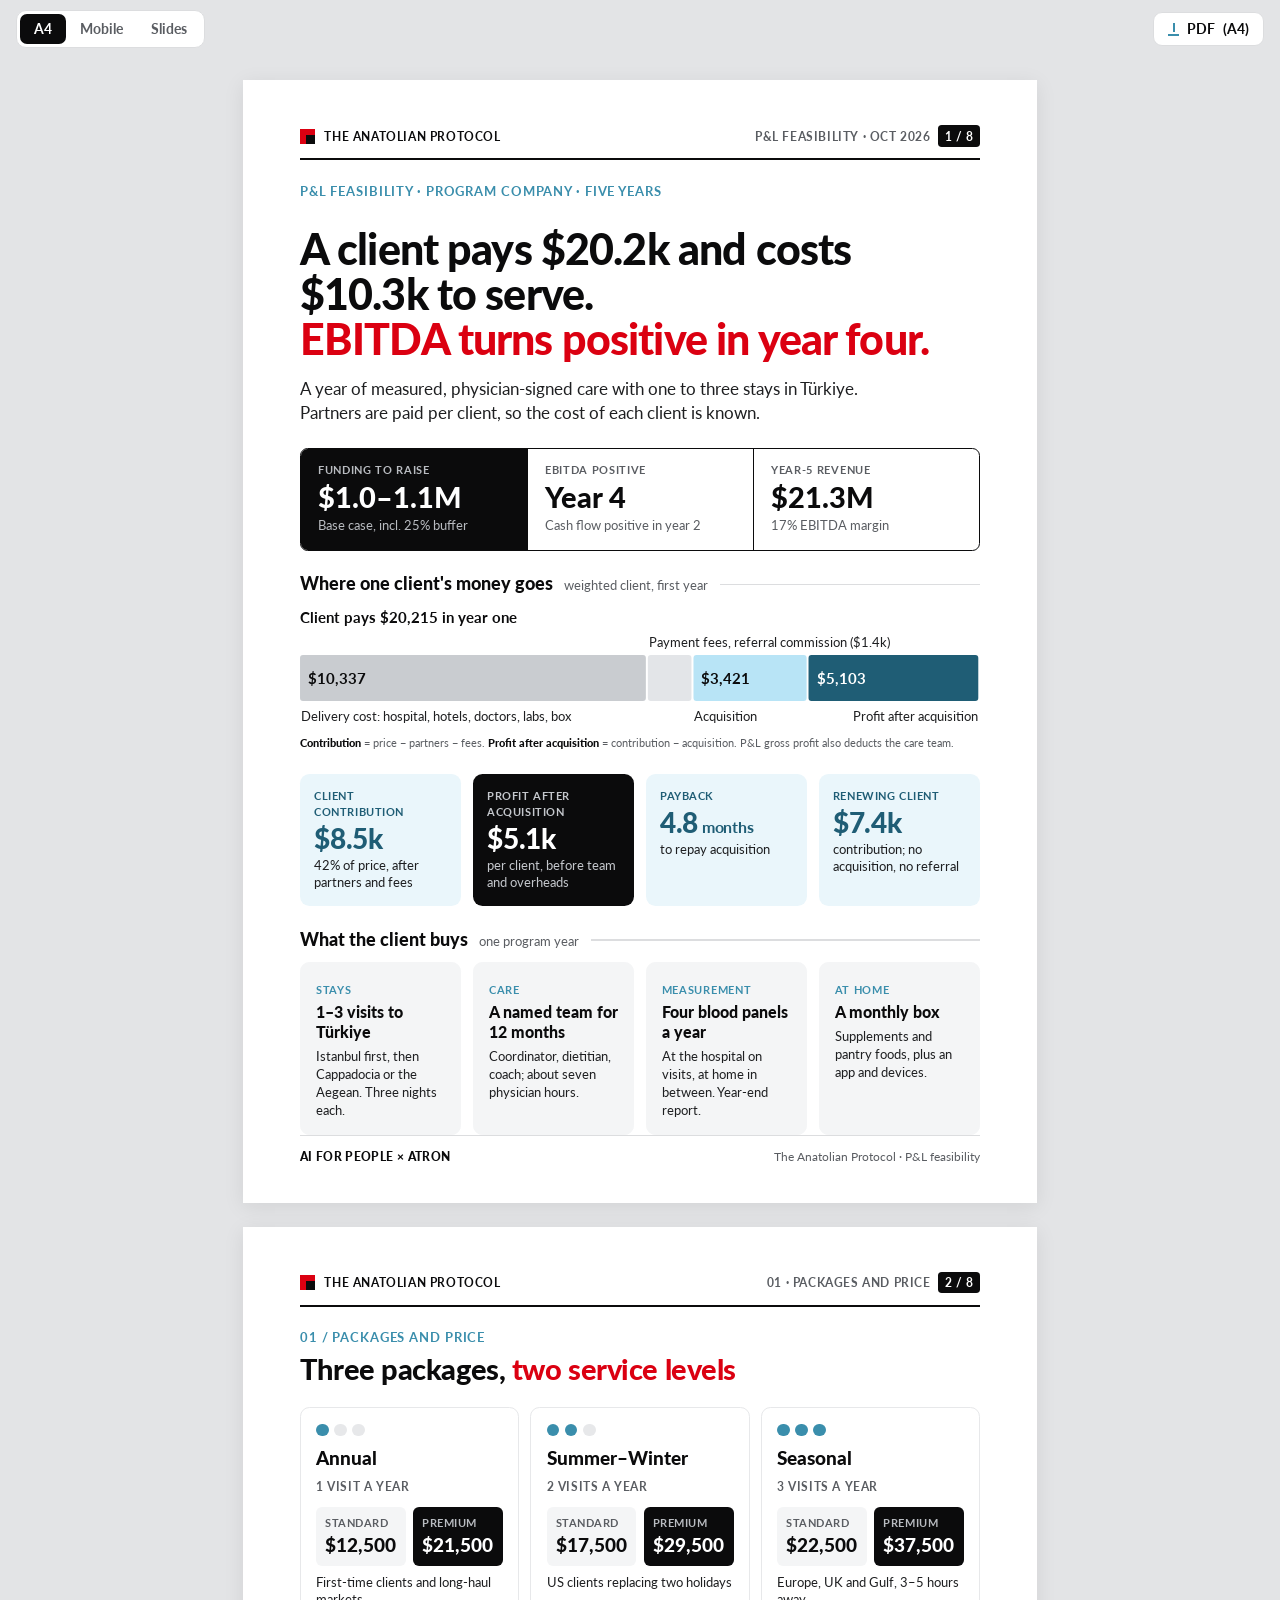
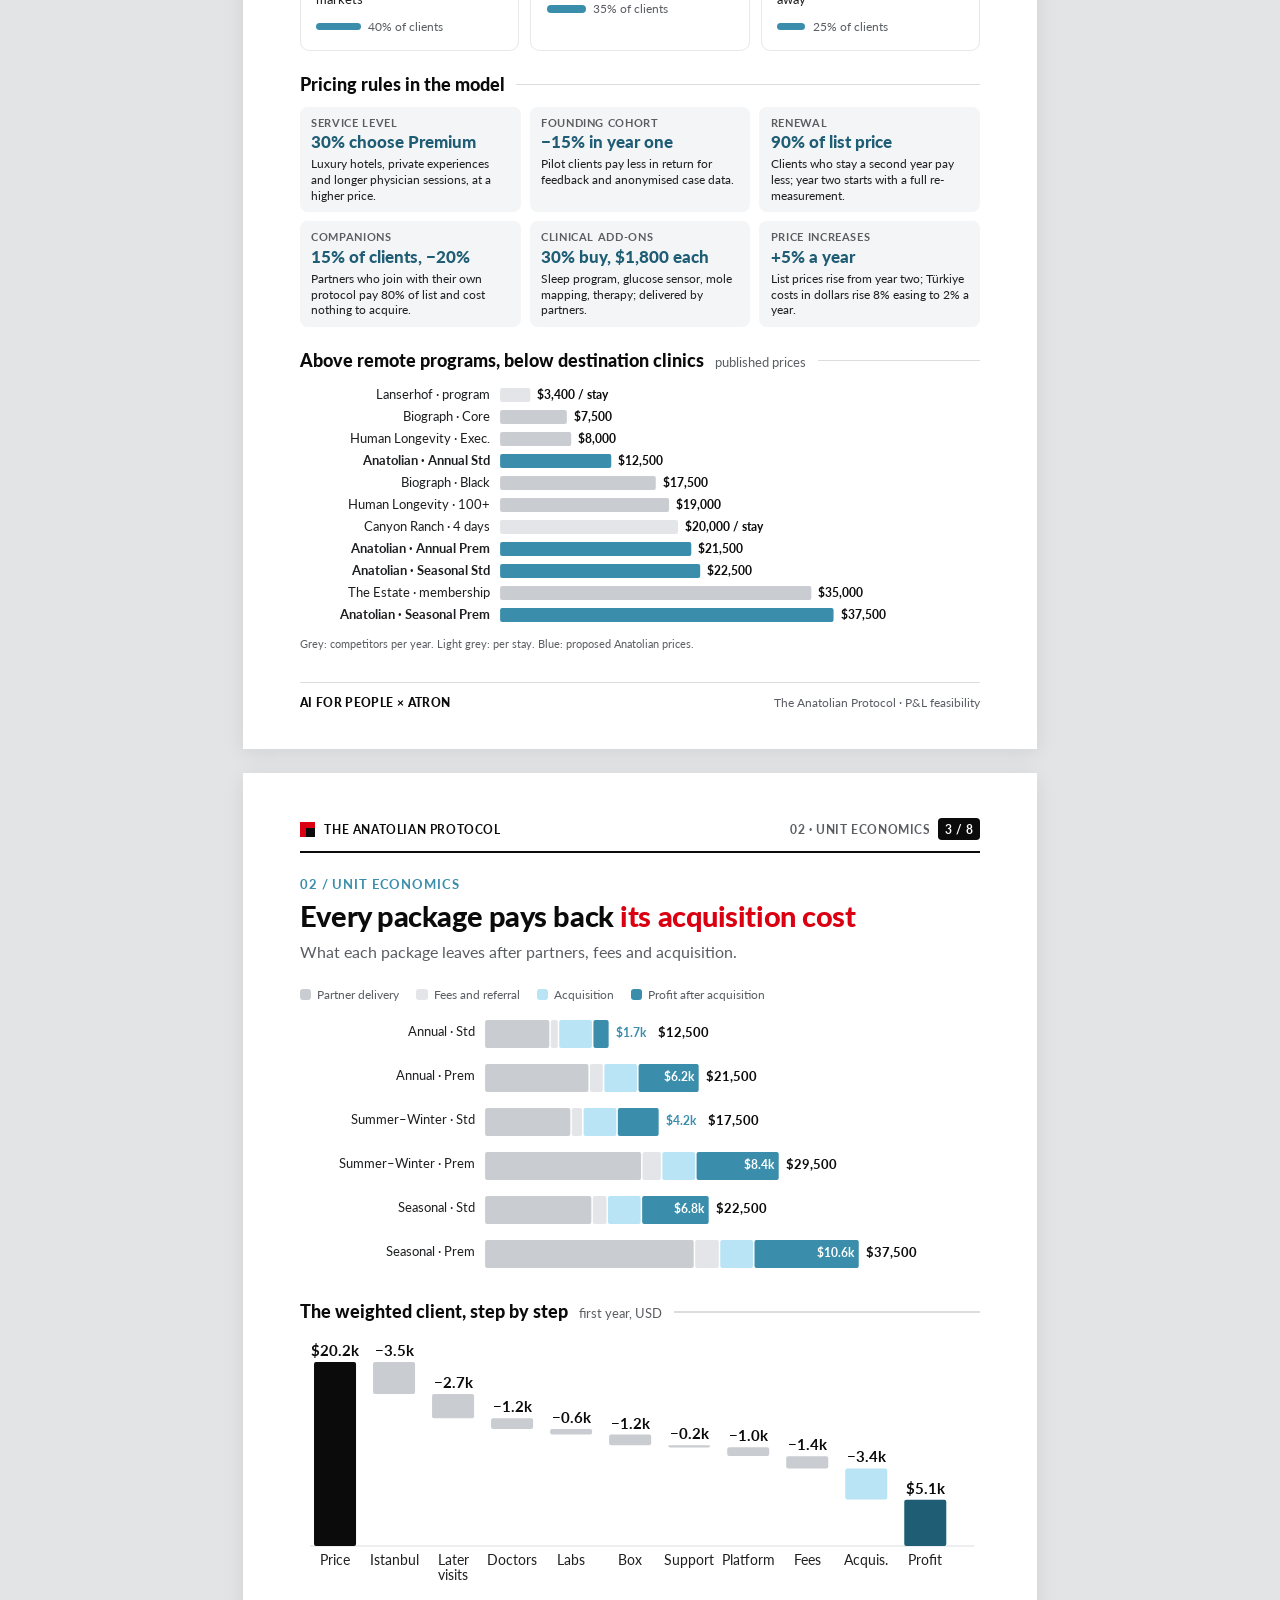
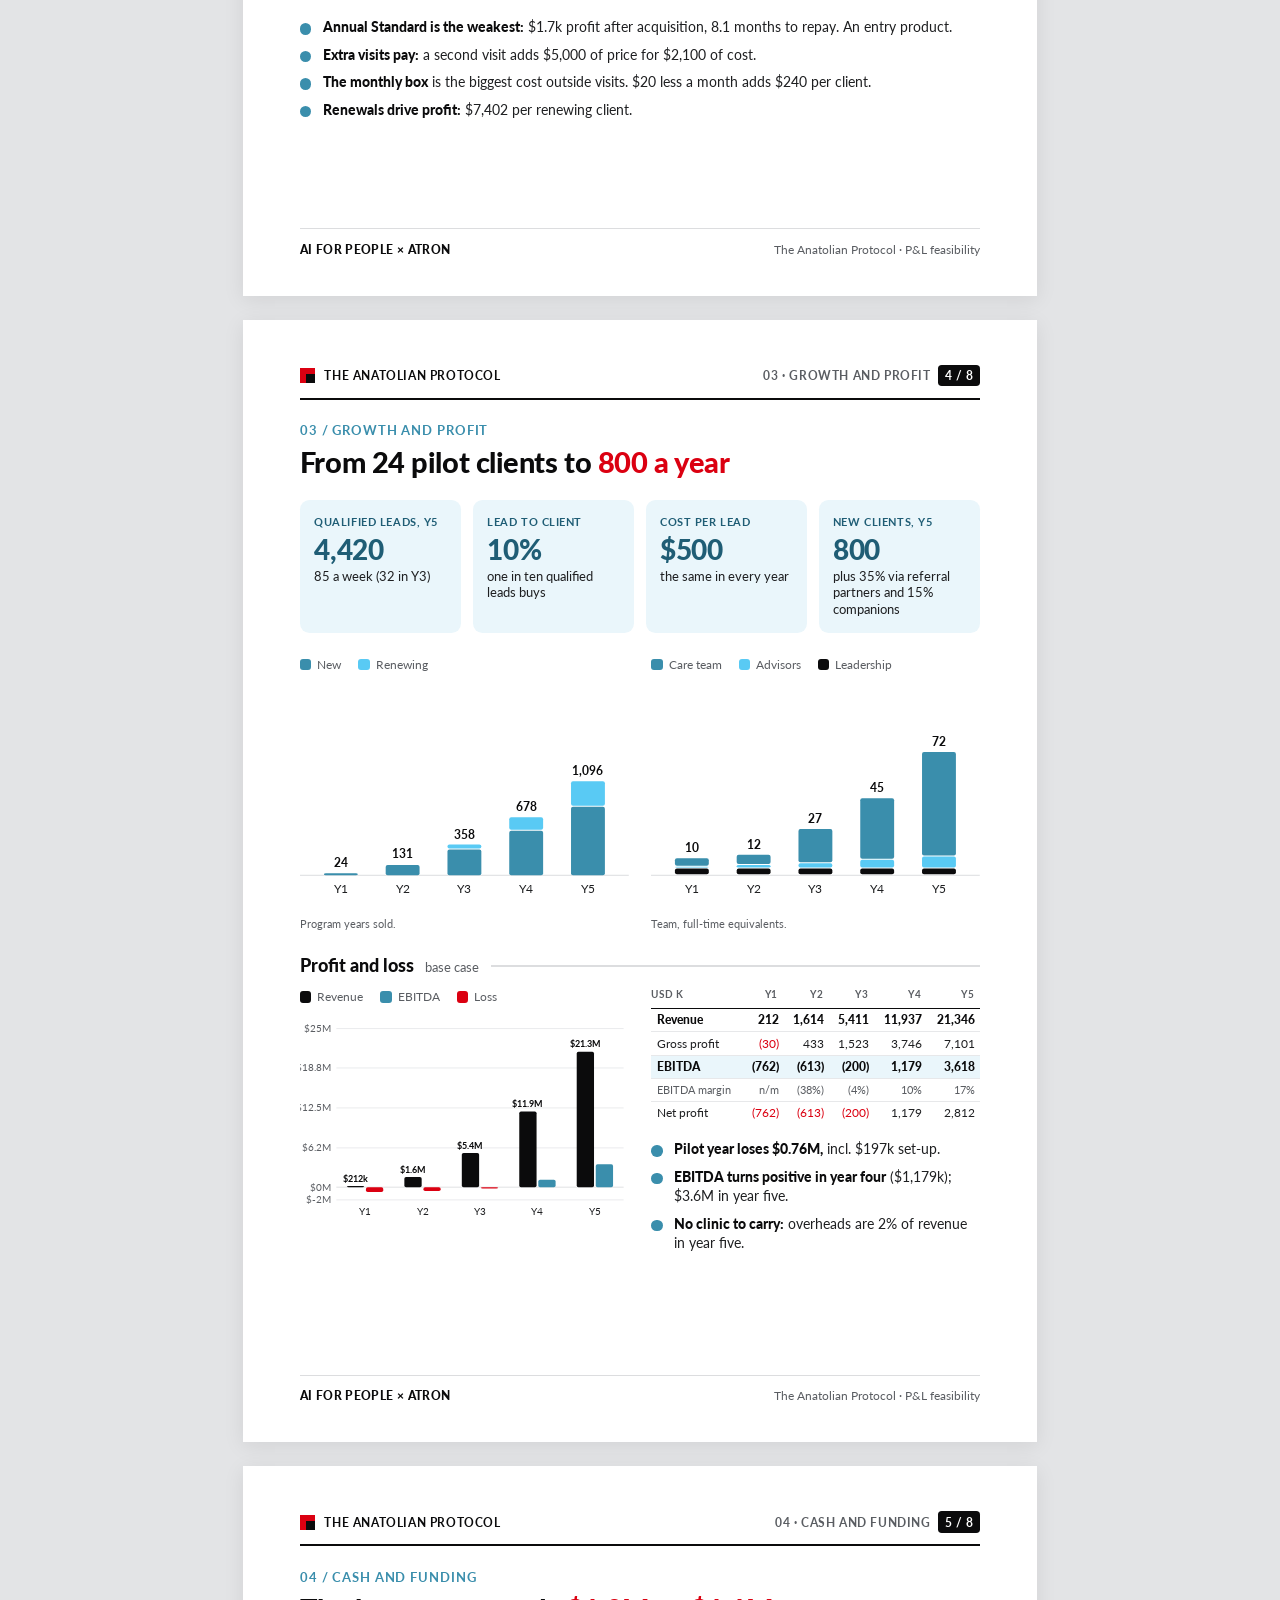
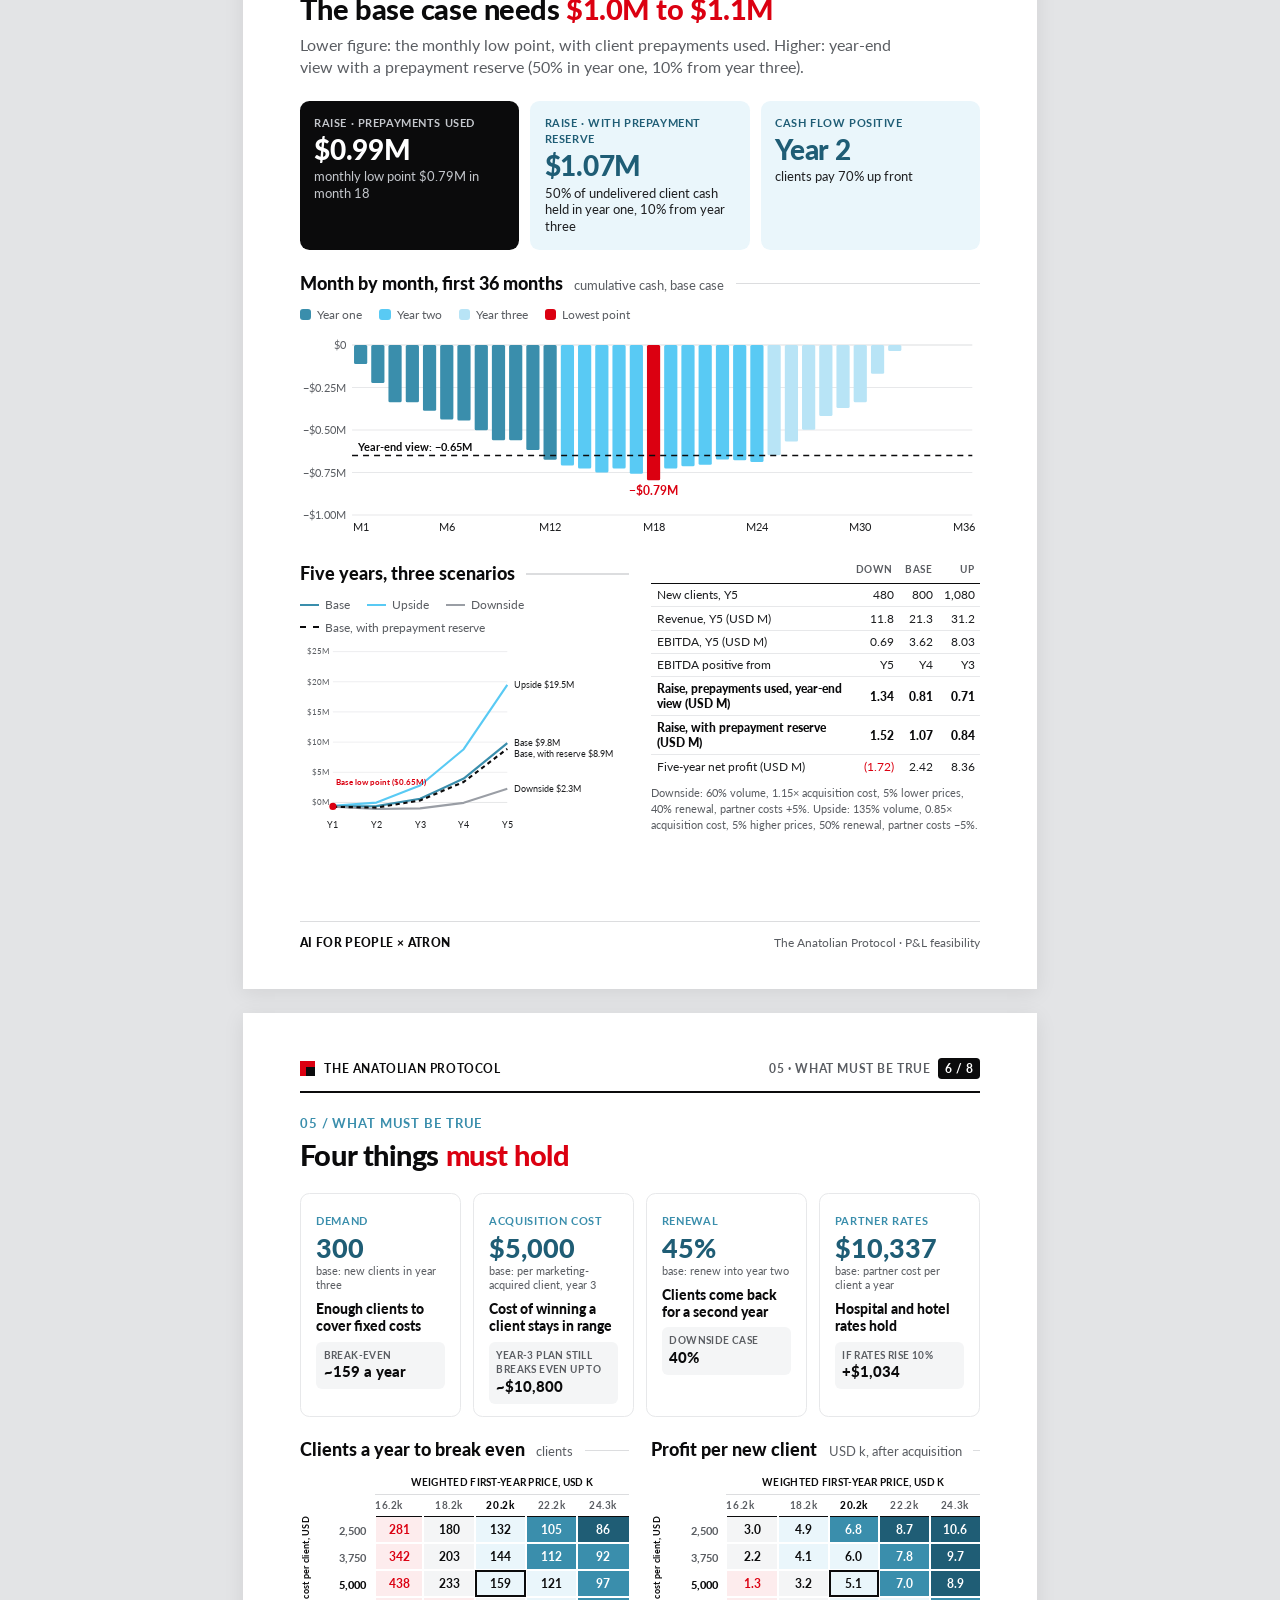
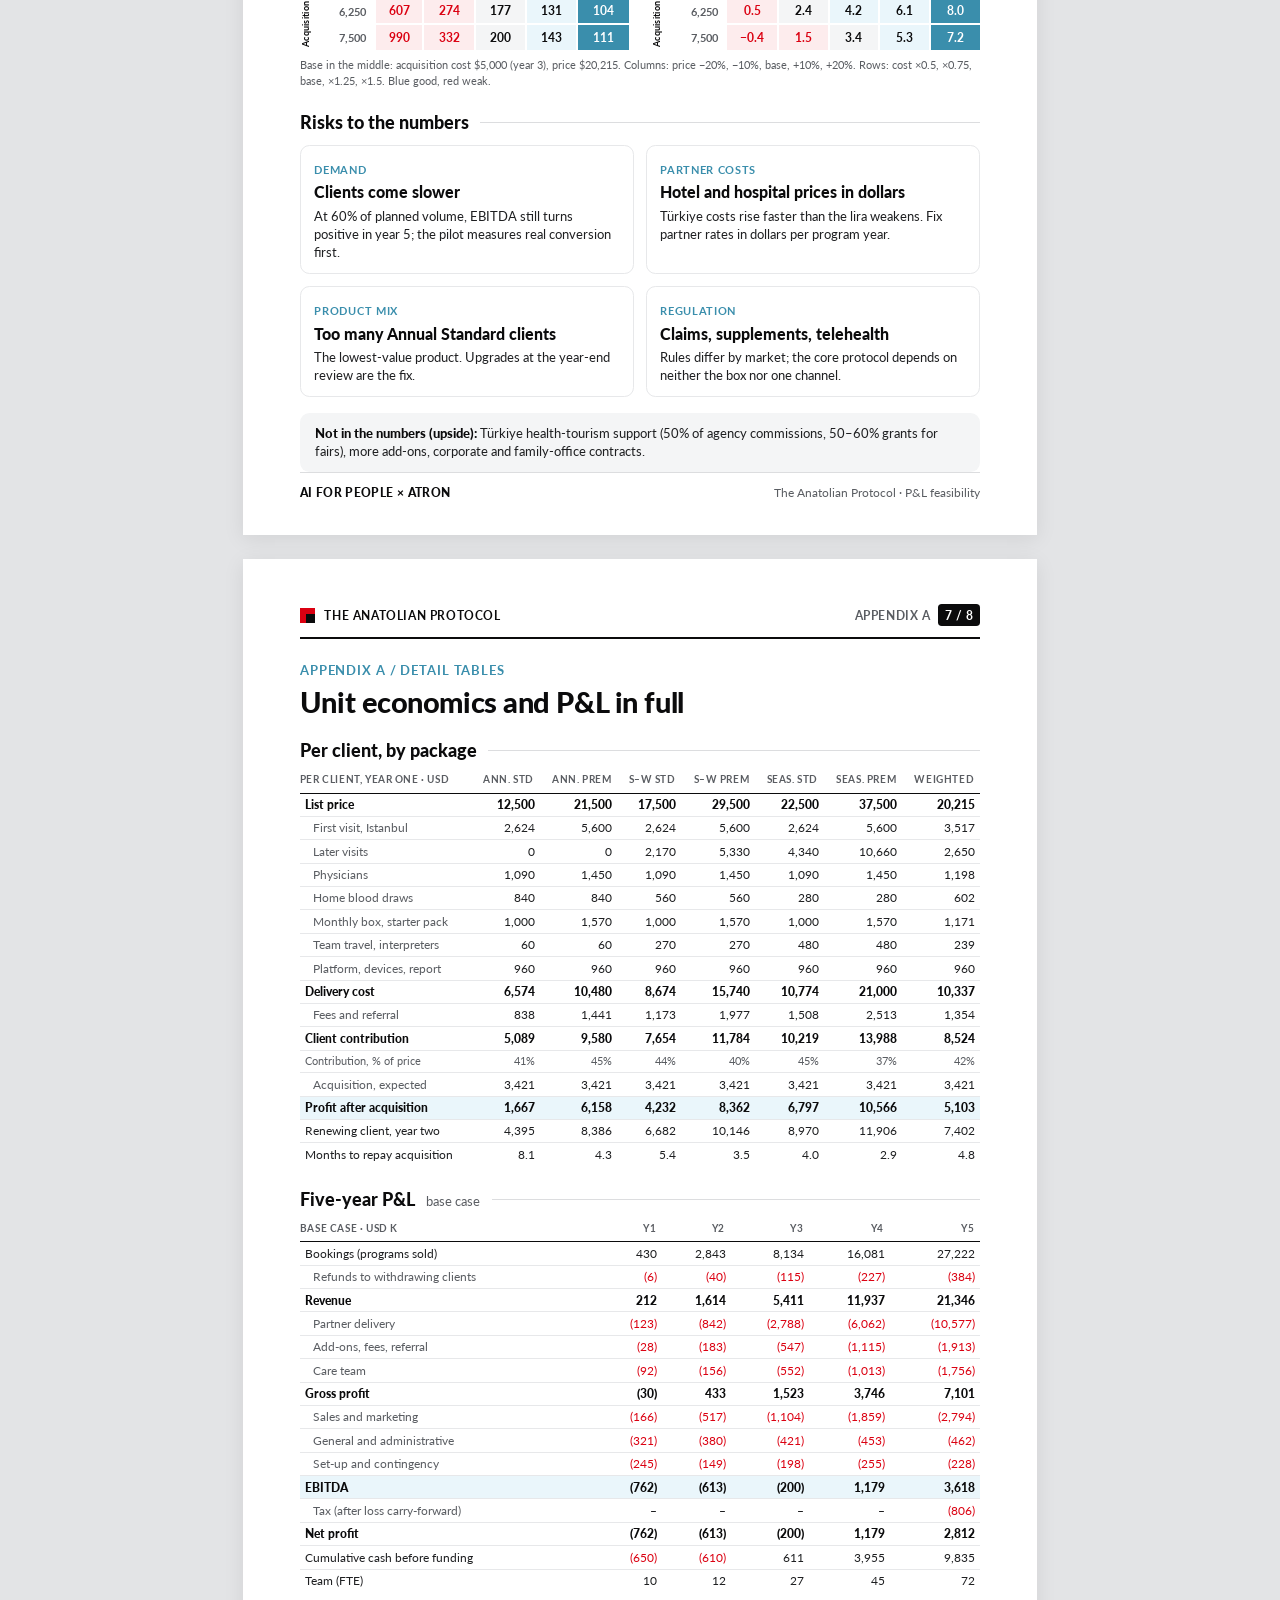
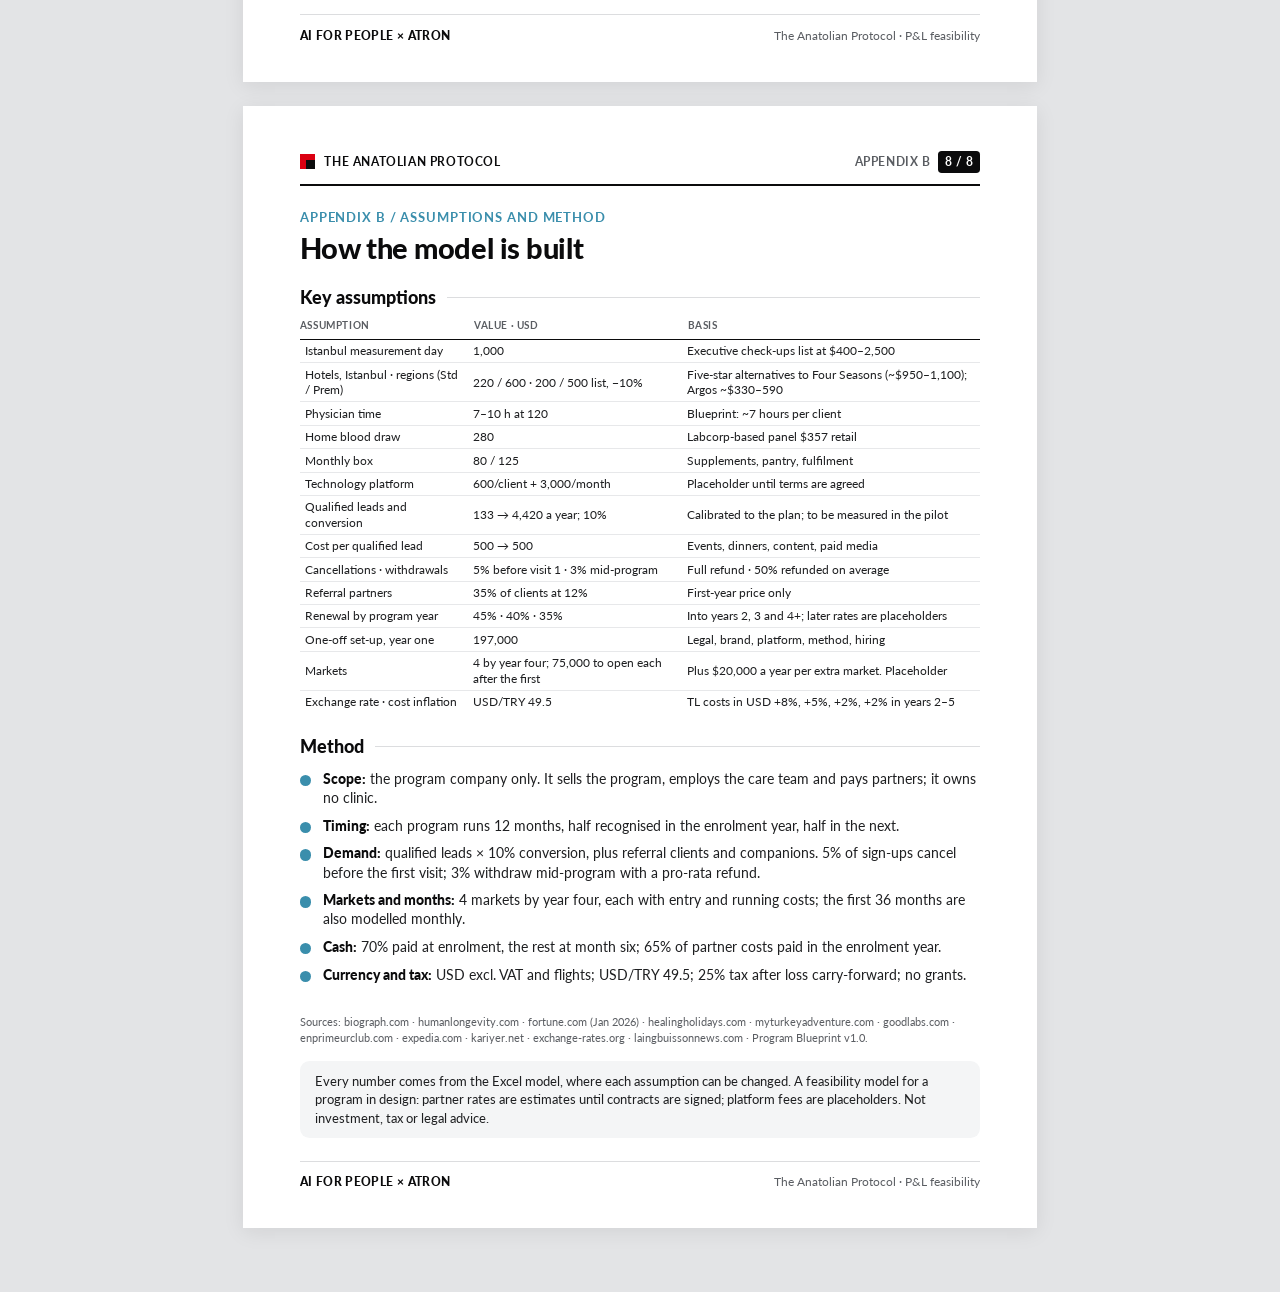
==== index.html @ 25f57a0a "Anatolian Protocol P&L fizibilitesi: A4, mobil ve sunum görünümleri ile PDF'ler (model v10) Co-Autho" ====
<!doctype html>
<html lang="en">
<head>
<meta charset="utf-8">
<meta name="viewport" content="width=device-width, initial-scale=1, viewport-fit=cover">
<title>The Anatolian Protocol — P&amp;L feasibility</title>
<meta name="description" content="Five-year P&amp;L, cash and funding view for The Anatolian Protocol program company.">
<meta name="robots" content="noindex, nofollow">
<link rel="stylesheet" href="https://fonts.googleapis.com/css2?family=Lato:wght@400;700;900&display=swap">
</head>
<body>
<style>/* The Anatolian Protocol — P&L feasibility, visual edition (TÜRASAŞ format)
   One document, three readings: A4 pages, a mobile column, 16:9 slides.
   Few words; every section is a headline, a row of numbers and a picture. */
:root {
  --ink: #0b0b0c;
  --text: #1e1f21;
  --muted: #5a5d62;
  --rule: #dcdddf;
  --line: #e7e8ea;
  --paper: #ffffff;
  --soft: #f4f5f6;
  --red: #db0011;
  --red-soft: #fdeced;
  --tb: #3a8eac;        /* petrol blue */
  --tl: #59caf4;        /* sky blue */
  --deep: #1f5d75;
  --blue-soft: #eaf6fb;
  --blue-line: #b8e4f6;
  --cost: #c9ccd0;
  --cost2: #e3e5e8;
  --desk: #e3e4e6;
  --stage: #15181c;
  --sans: "Lato", "Noto Sans", Arial, sans-serif;
  color-scheme: light;
}
* { box-sizing: border-box; }
html { background: var(--desk); }
body {
  margin: 0; background: var(--desk); color: var(--text);
  font: 400 11pt/1.42 var(--sans); -webkit-font-smoothing: antialiased;
  padding-block: 0 40px;
  padding-left: max(16px, env(safe-area-inset-left, 0px));
  padding-right: max(16px, env(safe-area-inset-right, 0px));
}
h1, h2, h3, h4, p, ul, ol, figure { margin: 0; padding: 0; }
svg { display: block; }
b, strong { font-weight: 900; color: var(--ink); }
td, th, .num { font-variant-numeric: tabular-nums; }

/* ================= A4 pages ================= */
#doc { display: none; }
html.view-a4 #doc, html.view-phone #doc { display: block; }
.page {
  position: relative; width: 210mm; height: 297mm; margin: 0 auto 24px;
  padding: 12mm 15mm 10mm; background: var(--paper);
  display: flex; flex-direction: column; overflow: hidden;
  box-shadow: 0 4px 20px rgba(0,0,0,.08);
}
.page > * { flex-shrink: 0; }
.top { display: flex; align-items: center; justify-content: space-between; font-size: 9pt; font-weight: 700; letter-spacing: .05em; text-transform: uppercase; color: var(--muted); }
.mark { display: flex; align-items: center; gap: 2.5mm; color: var(--ink); }
.mark i { width: 4mm; height: 4mm; background: var(--red); display: block; position: relative; flex: none; }
.mark i::after { content: ""; position: absolute; left: 1.6mm; top: 1.6mm; width: 2.4mm; height: 2.4mm; background: var(--ink); }
.top .pg { display: flex; align-items: center; gap: 2mm; }
.top .pg b { color: #fff; background: var(--ink); padding: .6mm 1.8mm; border-radius: 1mm; letter-spacing: .04em; font-weight: 700; }
.rule-top { margin-top: 3mm; height: 1.5pt; background: var(--ink); }
.foot { margin-top: auto; padding-top: 3mm; border-top: 1pt solid var(--rule); display: flex; justify-content: space-between; font-size: 9pt; color: var(--muted); }
.foot b { font-weight: 900; letter-spacing: .03em; }

.kicker { margin-top: 6mm; font-size: 9.5pt; font-weight: 700; letter-spacing: .07em; text-transform: uppercase; color: var(--tb); }
h2.h { margin-top: 1.5mm; font-size: 22pt; line-height: 1.08; font-weight: 900; letter-spacing: -.015em; color: var(--ink); text-wrap: balance; }
h2.h em { font-style: normal; color: var(--red); }
.sub { margin-top: 2.5mm; font-size: 12pt; line-height: 1.4; color: var(--muted); max-width: 165mm; }
.sec { margin-top: 6mm; }
.sec-h { display: flex; align-items: baseline; gap: 3mm; margin-bottom: 3mm; }
.sec-h h3 { font-size: 13.5pt; line-height: 1.2; font-weight: 900; color: var(--ink); }
.sec-h small { font-size: 10pt; color: var(--muted); }
.sec-h::after { content: ""; flex: 1; height: 1pt; background: var(--rule); align-self: center; }
.cap { margin-top: 1.8mm; font-size: 8.5pt; color: var(--muted); }

/* cover */
.cover-h { margin-top: 7mm; font-size: 32pt; line-height: 1.05; font-weight: 900; letter-spacing: -.02em; color: var(--ink); }
.cover-h em { font-style: normal; color: var(--red); display: block; }
.cover-sub { margin-top: 4mm; font-size: 13pt; line-height: 1.4; color: var(--text); max-width: 160mm; }
.facts { margin-top: 6mm; display: grid; grid-template-columns: repeat(3, 1fr); border: 1pt solid var(--ink); border-radius: 2mm; overflow: hidden; }
.facts > div { padding: 3.5mm 4.5mm 4mm; }
.facts > div + div { border-left: 1pt solid var(--ink); }
.facts small { display: block; font-size: 8.5pt; font-weight: 700; letter-spacing: .06em; text-transform: uppercase; color: var(--muted); }
.facts strong { display: block; margin-top: 1mm; font-size: 22pt; line-height: 1.05; }
.facts p { margin-top: 1.2mm; font-size: 9.5pt; line-height: 1.35; color: var(--muted); }
.facts > div:first-child { background: var(--ink); }
.facts > div:first-child small, .facts > div:first-child p { color: #b9bcc1; }
.facts > div:first-child strong { color: #fff; }

/* kpi cards */
.kpis { display: grid; grid-template-columns: repeat(4, 1fr); gap: 3mm; }
.kpis.k3 { grid-template-columns: repeat(3, 1fr); }
.kpi { background: var(--blue-soft); border-radius: 2.5mm; padding: 3.6mm 3.8mm 3.8mm; }
.kpi small { display: block; font-size: 8.5pt; font-weight: 700; letter-spacing: .05em; text-transform: uppercase; color: var(--deep); }
.kpi strong { display: block; margin-top: 1.2mm; font-size: 21pt; line-height: 1; font-weight: 900; color: var(--deep); letter-spacing: -.01em; white-space: nowrap; }
.kpi strong span { font-size: 12pt; font-weight: 700; }
.kpi p { margin-top: 1.6mm; font-size: 9.5pt; line-height: 1.32; color: var(--text); }
.kpi.dark { background: var(--ink); }
.kpi.dark small, .kpi.dark p { color: #c4c7cc; }
.kpi.dark strong { color: #fff; }
.kpi.red { background: var(--red-soft); }
.kpi.red small, .kpi.red strong { color: var(--red); }

/* bullets */
ul.pts { list-style: none; display: grid; gap: 2.2mm; }
ul.pts li { position: relative; padding-left: 6mm; font-size: 10.5pt; line-height: 1.38; }
ul.pts li::before { content: ""; position: absolute; left: 0; top: 1.6mm; width: 3mm; height: 3mm; border-radius: 50%; background: var(--tb); }
ul.pts.red li::before { background: var(--red); }
ul.pts li b { color: var(--ink); }

/* cards */
.cards { display: grid; gap: 3mm; }
.cards.c2 { grid-template-columns: 1fr 1fr; }
.cards.c3 { grid-template-columns: repeat(3, 1fr); }
.cards.c4 { grid-template-columns: repeat(4, 1fr); }
.card { border: 1pt solid var(--line); border-radius: 2.5mm; padding: 3.6mm 4mm 4mm; background: var(--paper); }
.card .k { font-size: 8.5pt; font-weight: 700; letter-spacing: .06em; text-transform: uppercase; color: var(--tb); }
.card h4 { margin-top: 1.2mm; font-size: 12pt; line-height: 1.22; font-weight: 900; color: var(--ink); }
.card p { margin-top: 1.4mm; font-size: 9.8pt; line-height: 1.38; }
.card.soft { background: var(--soft); border-color: var(--soft); }
.card.top-sky { border-top: 2.5pt solid var(--tl); border-radius: 0 0 2.5mm 2.5mm; background: var(--soft); border-left: 0; border-right: 0; border-bottom: 0; }
.card .big { display: block; margin-top: 1.5mm; font-size: 20pt; line-height: 1; font-weight: 900; color: var(--deep); }

/* packages */
.pkg { border: 1pt solid var(--line); border-radius: 2.5mm; padding: 4mm; }
.pkg .dots { display: flex; gap: 1.4mm; }
.pkg .dots i { width: 3.4mm; height: 3.4mm; border-radius: 50%; background: var(--tb); display: block; }
.pkg .dots i.off { background: var(--line); }
.pkg h4 { margin-top: 2.4mm; font-size: 14pt; font-weight: 900; color: var(--ink); }
.pkg .vis { font-size: 9pt; color: var(--muted); font-weight: 700; text-transform: uppercase; letter-spacing: .05em; }
.pkg .prices { margin-top: 3mm; display: grid; grid-template-columns: 1fr 1fr; gap: 2mm; }
.pkg .prices div { background: var(--soft); border-radius: 1.6mm; padding: 2mm 2.4mm; }
.pkg .prices div:last-child { background: var(--ink); }
.pkg .prices small { display: block; font-size: 8pt; font-weight: 700; text-transform: uppercase; letter-spacing: .05em; color: var(--muted); }
.pkg .prices div:last-child small { color: #b9bcc1; }
.pkg .prices strong { display: block; margin-top: .6mm; font-size: 14pt; }
.pkg .prices div:last-child strong { color: #fff; }
.pkg p { margin-top: 2mm; font-size: 9.8pt; line-height: 1.35; }
.pkg .share { margin-top: 2.4mm; display: flex; align-items: center; gap: 2mm; font-size: 9pt; color: var(--muted); }
.pkg .share i { display: block; height: 2mm; border-radius: 2mm; background: var(--tb); }
.chips { display: grid; grid-template-columns: repeat(3, 1fr); gap: 2.4mm; }
.chip { background: var(--soft); border-radius: 2mm; padding: 2.4mm 3mm; font-size: 9pt; line-height: 1.3; }
.chip small { display: block; font-size: 8pt; font-weight: 700; letter-spacing: .06em; text-transform: uppercase; color: var(--muted); }
.chip b { display: block; margin: .6mm 0 .8mm; font-size: 12.5pt; color: var(--deep); }

/* figures */
.fig svg { width: 100%; height: auto; }
.fig.box { border: 1pt solid var(--line); border-radius: 2.5mm; padding: 3.5mm; }
.split { display: grid; grid-template-columns: 1.15fr 1fr; gap: 6mm; align-items: start; }
.split.even { grid-template-columns: 1fr 1fr; }
.split.wide-r { grid-template-columns: 1fr 1.2fr; }
.ch text { font-family: var(--sans); fill: var(--muted); }
.ch .lbl { fill: var(--text); }
.ch .val { fill: var(--ink); font-weight: 700; }
.ch .wval { fill: #fff; font-weight: 700; }
.ch .axis { stroke: var(--rule); }
.ch .grid { stroke: var(--line); }
.f-ink { fill: var(--ink); } .f-red { fill: var(--red); } .f-tb { fill: var(--tb); } .f-tl { fill: var(--tl); }
.f-deep { fill: var(--deep); } .f-cost { fill: var(--cost); } .f-cost2 { fill: var(--cost2); } .f-soft { fill: var(--blue-line); }
.s-ink { stroke: var(--ink); } .s-red { stroke: var(--red); } .s-tb { stroke: var(--tb); } .s-tl { stroke: var(--tl); } .s-cost { stroke: #9a9ea5; }
.legend { display: flex; flex-wrap: wrap; gap: 1.5mm 4.5mm; font-size: 9pt; color: var(--muted); margin-bottom: 2mm; }
.legend span { display: inline-flex; align-items: center; gap: 1.6mm; }
.legend i { width: 3mm; height: 3mm; border-radius: .8mm; display: block; }
.legend i.ln { height: 2px; border-radius: 0; width: 5mm; }
.legend i.dash { height: 0; border-top: 2px dashed var(--ink); width: 5mm; border-radius: 0; }

/* tables */
table.t { width: 100%; border-collapse: collapse; font-size: 9.6pt; line-height: 1.3; }
table.t th { text-align: right; font-size: 8pt; font-weight: 700; letter-spacing: .06em; text-transform: uppercase; color: var(--muted); padding: 0 1.6mm 1.8mm; border-bottom: 1.2pt solid var(--ink); vertical-align: bottom; }
table.t th:first-child, table.t td:first-child { text-align: left; padding-left: 0; }
table.t td { padding: 1.5mm 1.6mm; border-bottom: .6pt solid var(--line); text-align: right; }
table.t tr.tot td { font-weight: 900; color: var(--ink); }
table.t tr.in td:first-child { padding-left: 3.5mm; color: var(--muted); }
table.t tr.hl td { background: var(--blue-soft); }
table.t tr.sm td { font-size: 8.6pt; color: var(--muted); }
table.t tr:last-child td { border-bottom: 0; }
table.t.compact { font-size: 9pt; }
table.t.compact td { padding: .9mm 1.4mm; }
table.t.compact th { font-size: 7.4pt; }
.neg { color: var(--red); }
table.heat td { text-align: center; font-weight: 700; border-bottom: 2px solid #fff; border-left: 2px solid #fff; }
table.heat th { text-align: center; }
table.heat td:first-child { text-align: left; font-weight: 700; color: var(--muted); border-left: 0; background: #fff; }
table.heat td.base { outline: 2pt solid var(--ink); outline-offset: -2pt; }

.note { margin-top: 4mm; padding: 3mm 4mm; border-radius: 2.5mm; background: var(--soft); font-size: 9.8pt; line-height: 1.4; }
.note.red { background: var(--red-soft); }
.note b { color: var(--ink); }
.note.red b { color: var(--red); }
.flex-end { margin-top: auto; }

/* ================= mobile reading ================= */
html.phone body { font-size: 11.5pt; }
html.phone .page { width: auto; max-width: 600px; height: auto; margin: 0 auto; padding: 0; box-shadow: none; overflow: visible; display: block; background: transparent; }
html.phone .page + .page { margin-top: 12mm; }
html.phone .page + .page > .top, html.phone .page + .page > .rule-top { display: none; }
html.phone .page > .foot { display: none; }
html.phone .top .pg { display: none; }
html.phone .page + .page > .kicker { margin-top: 0; }
html.phone h2.h { font-size: 21pt; }
html.phone .cover-h { font-size: 25pt; }
html.phone .sub, html.phone .cover-sub { font-size: 12pt; }
html.phone .facts { grid-template-columns: 1fr; }
html.phone .facts > div + div { border-left: 0; border-top: 1pt solid var(--ink); }
html.phone .kpis, html.phone .kpis.k3 { grid-template-columns: 1fr 1fr; }
html.phone .cards.c2, html.phone .cards.c3, html.phone .cards.c4, html.phone .split, html.phone .split.even, html.phone .split.wide-r { grid-template-columns: 1fr; }
html.phone .chips { grid-template-columns: 1fr 1fr; }
html.phone ul.pts li, html.phone .card p, html.phone .pkg p, html.phone .note { font-size: 11pt; }
html.phone .tw { overflow-x: auto; -webkit-overflow-scrolling: touch; }
html.phone table.t.wide { min-width: 620px; }
html.phone .flex-end { margin-top: 6mm; }

/* ================= slides (1280 × 720 canvas) ================= */
#deck { display: none; }
html.view-sunum #deck { display: block; }
html.view-sunum, html.view-sunum body { background: var(--stage); }
.slide-frame { position: relative; margin: 0 auto 18px; }
.slide {
  position: absolute; left: 0; top: 0; transform-origin: top left;
  width: 1280px; height: 720px; padding: 40px 60px 30px; overflow: hidden;
  display: flex; flex-direction: column; background: var(--paper); color: var(--text);
  font: 400 20px/1.42 var(--sans); border-radius: 4px; box-shadow: 0 12px 40px rgba(0,0,0,.4);
}
#deck.single .slide-frame { display: none; margin: 0 auto; }
#deck.single .slide-frame.on { display: block; }
.slide .top { font-size: 13px; }
.slide .mark i { width: 15px; height: 15px; } .slide .mark i::after { left: 6px; top: 6px; width: 9px; height: 9px; }
.slide .rule-top { margin-top: 12px; height: 2px; }
.slide .foot { font-size: 13px; padding-top: 10px; }
.slide .kicker { margin-top: 26px; font-size: 15px; }
.slide h2.h { margin-top: 6px; font-size: 42px; }
.slide .sub { margin-top: 10px; font-size: 21px; max-width: 1100px; }
.slide .cover-h { margin-top: 40px; font-size: 56px; }
.slide .cover-sub { font-size: 24px; margin-top: 18px; max-width: 1050px; }
.slide .facts { margin-top: 40px; border-width: 2px; border-radius: 10px; }
.slide .facts > div { padding: 18px 24px 20px; }
.slide .facts > div + div { border-left-width: 2px; }
.slide .facts small { font-size: 13px; }
.slide .facts strong { font-size: 42px; margin-top: 6px; }
.slide .facts p { font-size: 16px; margin-top: 6px; }
.slide .kpis { gap: 16px; }
.slide .kpi { border-radius: 12px; padding: 20px 22px; }
.slide .kpi small { font-size: 13px; }
.slide .kpi strong { font-size: 44px; margin-top: 8px; }
.slide .kpi strong span { font-size: 22px; }
.slide .kpi p { font-size: 16.5px; margin-top: 8px; }
.slide ul.pts { gap: 14px; }
.slide ul.pts li { font-size: 21px; padding-left: 30px; }
.slide ul.pts li::before { width: 14px; height: 14px; top: 8px; }
.slide .cards { gap: 16px; }
.slide .card { border-radius: 12px; padding: 20px 22px; }
.slide .card .k { font-size: 13px; }
.slide .card h4 { font-size: 24px; margin-top: 6px; }
.slide .card p { font-size: 18px; margin-top: 8px; }
.slide .card .big { font-size: 40px; margin-top: 8px; }
.slide .pkg { border-radius: 12px; padding: 22px; }
.slide .pkg .dots i { width: 16px; height: 16px; } .slide .pkg .dots { gap: 7px; }
.slide .pkg h4 { font-size: 28px; margin-top: 12px; }
.slide .pkg .vis { font-size: 14px; }
.slide .pkg .prices { margin-top: 14px; gap: 10px; }
.slide .pkg .prices div { border-radius: 8px; padding: 10px 14px; }
.slide .pkg .prices small { font-size: 12px; }
.slide .pkg .prices strong { font-size: 28px; }
.slide .pkg p { font-size: 18px; margin-top: 12px; }
.slide .pkg .share { font-size: 15px; margin-top: 12px; }
.slide .pkg .share i { height: 9px; }
.slide .chips { gap: 12px; }
.slide .chip { border-radius: 10px; padding: 14px 16px; font-size: 17px; }
.slide .chip b { font-size: 26px; margin: 4px 0 6px; } .slide .chip small { font-size: 13px; } .slide .chip { font-size: 18px; padding: 18px 20px; }
.slide .split { gap: 40px; }
.slide .fig.box { border-radius: 12px; padding: 18px; }
.slide .legend { font-size: 15px; gap: 8px 22px; margin-bottom: 10px; }
.slide .legend i { width: 14px; height: 14px; } .slide .legend i.ln, .slide .legend i.dash { width: 24px; height: 3px; }
.slide table.t { font-size: 18px; }
.slide table.t th { font-size: 13px; padding: 0 10px 8px; }
.slide table.t td { padding: 8px 10px; }
.slide table.t.compact { font-size: 16px; } .slide table.t.compact td { padding: 6px 10px; } .slide table.t.compact th { font-size: 12px; }
.slide .note { font-size: 18px; border-radius: 12px; padding: 16px 22px; margin-top: 18px; }
.slide .cap { font-size: 14px; margin-top: 8px; }
.slide .sec-h h3 { font-size: 24px; } .slide .sec-h small { font-size: 16px; } .slide .sec-h { margin-bottom: 12px; }
.slide .fill { flex: 1; min-height: 0; display: flex; flex-direction: column; justify-content: center; }
.slide .mt { margin-top: 26px; }

/* deck navigation */
#deck-nav { display: none; }
html.view-sunum #deck-nav.on { display: flex; }
#deck-nav { justify-content: center; align-items: center; gap: 14px; margin-top: 12px; font: 700 15px/1 var(--sans); color: #c9ccd1; }
#deck-nav button { font: inherit; font-size: 20px; width: 44px; height: 44px; border-radius: 50%; border: 1px solid #3a3b40; background: #2a2b2f; color: #fff; cursor: pointer; }
#deck-nav button:disabled { opacity: .35; cursor: default; }
#deck-nav button:focus-visible { outline: 2px solid var(--tl); outline-offset: 2px; }
#deck-count { min-width: 64px; text-align: center; font-variant-numeric: tabular-nums; }

/* ================= view bar ================= */
#viewbar {
  position: sticky; top: env(safe-area-inset-top, 0px); z-index: 50; display: flex;
  margin: 0 calc(-1 * max(16px, env(safe-area-inset-left, 0px))) 22px;
  padding: 10px max(16px, env(safe-area-inset-right, 0px)) 10px max(16px, env(safe-area-inset-left, 0px));
  align-items: center; justify-content: space-between; gap: 10px; flex-wrap: wrap;
  background: color-mix(in srgb, var(--desk) 88%, transparent); backdrop-filter: blur(8px);
  font: 700 14px/1 var(--sans);
}
html.view-phone, html.view-phone body { background: var(--paper); }
html.view-phone #viewbar { background: color-mix(in srgb, var(--paper) 92%, transparent); border-bottom: 1px solid var(--line); }
html.view-sunum #viewbar { background: color-mix(in srgb, var(--stage) 88%, transparent); margin-bottom: 16px; }
.seg { display: inline-flex; padding: 3px; border-radius: 10px; background: var(--paper); border: 1px solid var(--rule); }
html.view-sunum .seg { background: #2a2b2f; border-color: #3a3b40; }
.seg button { font: inherit; border: 0; background: transparent; color: var(--muted); padding: 8px 14px; border-radius: 7px; cursor: pointer; }
html.view-sunum .seg button { color: #a9acb2; }
.seg button[aria-pressed="true"] { background: var(--ink); color: #fff; }
html.view-sunum .seg button[aria-pressed="true"] { background: #fff; color: var(--ink); }
.seg button:focus-visible, .vb-btn:focus-visible { outline: 2px solid var(--tl); outline-offset: 2px; }
.vb-right { display: flex; align-items: center; gap: 8px; }
.vb-btn { display: inline-flex; align-items: center; gap: 8px; font: inherit; cursor: pointer; text-decoration: none; padding: 9px 14px; border-radius: 9px; border: 1px solid var(--rule); background: var(--paper); color: var(--ink); }
.vb-btn:hover { border-color: var(--tb); }
.vb-btn::before { content: ""; width: 11px; height: 13px; flex: none; background: linear-gradient(var(--tb), var(--tb)) bottom / 100% 2px no-repeat, linear-gradient(var(--tb), var(--tb)) center top / 2px 9px no-repeat; }
html.view-sunum .vb-btn { background: #2a2b2f; border-color: #3a3b40; color: #fff; }
#vb-msg { font-weight: 400; color: var(--muted); }
html.view-sunum #vb-msg { color: #a9acb2; }
#vb-dl[hidden] { display: none !important; }
@media (max-width: 520px) { .seg button { padding: 8px 10px; } .vb-btn .long { display: none; } }

/* ================= print ================= */
@media print {
  @page { size: A4; margin: 0; }
  @page phone { size: 100mm 200mm; margin: 8mm 0; }
  @page slide { size: 338.6667mm 190.5mm; margin: 0; }
  html, body { background: #fff !important; padding: 0 !important; margin: 0 !important; }
  body { -webkit-print-color-adjust: exact; print-color-adjust: exact; }
  #viewbar, #deck-nav { display: none !important; }
  html.view-a4 #doc { zoom: 1 !important; }
  .page { margin: 0; box-shadow: none; break-after: page; }
  .page:last-child { break-after: auto; }
  html.phone .page { page: phone; width: 100mm; max-width: none; padding: 0 6mm; break-after: auto; }
  html.phone body { font-size: 10pt; }
  html.phone h2.h { font-size: 17pt; }
  html.phone .cover-h { font-size: 21pt; }
  html.phone .sub, html.phone .cover-sub { font-size: 10.5pt; }
  html.phone ul.pts li, html.phone .card p, html.phone .pkg p, html.phone .note { font-size: 9.6pt; }
  html.phone .kpi strong { font-size: 17pt; }
  html.phone .tw { overflow: visible; }
  html.phone table.t, html.phone table.t.wide { font-size: 6.6pt; min-width: 0; }
  html.phone table.t th { font-size: 5.6pt; padding: 0 .8mm 1.2mm; }
  html.phone table.t td { padding: 1mm .8mm; }
  html.phone .card, html.phone .pkg, html.phone .kpi, html.phone .fig, html.phone .note, html.phone .chip, html.phone tr, html.phone .facts { break-inside: avoid; }
  html.phone h2.h, html.phone .sec-h, html.phone .kicker { break-after: avoid; }
  html.view-sunum, html.view-sunum body { background: #fff !important; }
  html.view-sunum #deck .slide-frame { display: block !important; page: slide; width: 1280px !important; height: 720px !important; margin: 0 !important; break-after: page; }
  html.view-sunum #deck .slide-frame:last-child { break-after: auto; }
  html.view-sunum .slide { transform: none !important; box-shadow: none; border-radius: 0; }
}
@media (prefers-reduced-motion: reduce) { * { transition: none !important; } }
table.t.assum td, table.t.assum th { text-align: left; }

.two-col ul.pts { grid-template-columns: 1fr 1fr; column-gap: 6mm; }
html.phone .two-col ul.pts { grid-template-columns: 1fr; }

/* two-way sensitivity tables */
table.heat th { text-align: center; padding: 1mm 1mm 1.2mm; }
table.heat th.axis-h { border-bottom: .6pt solid var(--rule); color: var(--ink); letter-spacing: .03em; }
table.heat th.corner { border-bottom: 0; }
table.heat th.axis-v { width: 6mm; padding: 0; border-bottom: 0; color: var(--ink); vertical-align: middle; }
table.heat th.axis-v span { writing-mode: vertical-rl; transform: rotate(180deg); white-space: nowrap; font-size: 7pt; letter-spacing: .03em; }
table.heat th.rowh { text-align: right; padding-right: 2mm; border-bottom: 0; font-size: 8.4pt; color: var(--muted); letter-spacing: 0; }
table.heat th.base { color: var(--ink); font-weight: 900; }
.slide table.heat th.axis-v span { font-size: 12px; } .slide table.heat th.axis-v { width: 26px; } .slide table.heat th.rowh { font-size: 14px; }
table.heat th { text-transform: none; }
table.heat th.axis-h { text-transform: uppercase; }
table.heat td { padding: .7mm 1mm; }

/* "what must be true" cards: base value, then how far it can move */
.card.must .bl { margin-top: .6mm; font-size: 8.4pt; color: var(--muted); line-height: 1.3; }
.card.must h4 { margin-top: 2mm; font-size: 10.5pt; }
.card.must .lim { margin-top: 2mm; padding: 1.6mm 2mm; border-radius: 1.6mm; background: var(--soft); }
.card.must .lim small { display: block; font-size: 7.6pt; font-weight: 700; letter-spacing: .04em; text-transform: uppercase; color: var(--muted); }
.card.must .lim b { display: block; font-size: 11pt; color: var(--ink); }
.card.must .note-s { display: none; }
.slide .card.must .bl { font-size: 14px; } .slide .card.must h4 { font-size: 19px; }
.slide .card.must .lim { padding: 8px 10px; border-radius: 8px; margin-top: 10px; } .slide .card.must .lim small { font-size: 12px; } .slide .card.must .lim b { font-size: 20px; }
.slide .card.must .note-s { display: block; margin-top: 8px; font-size: 15px; }
.card.must { padding-bottom: 3.2mm; }
table.heat td { padding: .5mm 1mm; }
.cards.c2 .card { padding: 3mm 3.6mm 3.2mm; }
</style>
<script type="application/json" id="meta">{"pdf": {"a4": "Anatolian_Protocol_PL_Feasibility_A4.pdf", "phone": "Anatolian_Protocol_PL_Feasibility_mobile.pdf", "sunum": "Anatolian_Protocol_PL_Feasibility_slides.pdf"}}</script>
<script>document.documentElement.classList.add.apply(document.documentElement.classList, innerWidth < 760 ? ["view-phone","phone"] : ["view-a4"])</script>
<nav id="viewbar" aria-label="View"><div class="seg" role="group" aria-label="View"><button type="button" data-view="a4">A4</button><button type="button" data-view="phone">Mobile</button><button type="button" data-view="sunum">Slides</button></div><div class="vb-right"><span id="vb-msg" aria-live="polite"></span><a class="vb-btn" id="vb-dl" target="_blank" rel="noopener">PDF<span class="long"></span></a></div></nav>
<main id="doc"><article class="page" aria-label="Page 1"><div class="top"><span class="mark"><i></i>The Anatolian Protocol</span><span class="pg"><span>P&amp;L feasibility · Oct 2026</span><b>1 / 8</b></span></div><div class="rule-top"></div>
<p class="kicker">P&amp;L feasibility · Program company · Five years</p>
<h1 class="cover-h">A client pays $20.2k and costs $10.3k to serve.<em>EBITDA turns positive in year four.</em></h1>
<p class="cover-sub">A year of measured, physician-signed care with one to three stays in Türkiye. Partners are paid per client, so the cost of each client is known.</p>
<div class="facts">
<div><small>Funding to raise</small><strong>$1.0–1.1M</strong><p>Base case, incl. 25% buffer</p></div>
<div><small>EBITDA positive</small><strong>Year 4</strong><p>Cash flow positive in year 2</p></div>
<div><small>Year-5 revenue</small><strong>$21.3M</strong><p>17% EBITDA margin</p></div>
</div>
<div class="sec"><div class="sec-h"><h3>Where one client's money goes</h3><small>weighted client, first year</small></div><div class="fig"><svg class="ch" viewBox="0 0 680 122" role="img" aria-label="How one client's first-year price is split"><text class="val" x="0" y="16" font-size="15">Client pays $20,215 in year one</text><rect class="f-cost" x="0.0" y="48" width="345.7" height="46" rx="3"/><text class="val" x="8.0" y="77" font-size="15">$10,337</text><text class="lbl" x="1.0" y="114" font-size="12.5" text-anchor="start">Delivery cost: hospital, hotels, doctors, labs, box</text><rect class="f-cost2" x="347.7" y="48" width="43.6" height="46" rx="3"/><text class="lbl" x="348.7" y="40" font-size="12.5" text-anchor="start">Payment fees, referral commission ($1.4k)</text><rect class="f-soft" x="393.3" y="48" width="113.1" height="46" rx="3"/><text class="val" x="401.3" y="77" font-size="15">$3,421</text><text class="lbl" x="394.3" y="114" font-size="12.5" text-anchor="start">Acquisition</text><rect class="f-deep" x="508.3" y="48" width="169.7" height="46" rx="3"/><text class="wval" x="516.3" y="77" font-size="15">$5,103</text><text class="lbl" x="678.0" y="114" font-size="12.5" text-anchor="end">Profit after acquisition</text></svg></div>
<p class="cap"><b>Contribution</b> = price − partners − fees. <b>Profit after acquisition</b> = contribution − acquisition. P&amp;L gross profit also deducts the care team.</p></div>
<div class="sec"><div class="kpis"><div class="kpi "><small>Client contribution</small><strong>$8.5k</strong><p>42% of price, after partners and fees</p></div><div class="kpi dark"><small>Profit after acquisition</small><strong>$5.1k</strong><p>per client, before team and overheads</p></div><div class="kpi "><small>Payback</small><strong>4.8<span> months</span></strong><p>to repay acquisition</p></div><div class="kpi "><small>Renewing client</small><strong>$7.4k</strong><p>contribution; no acquisition, no referral</p></div></div></div>
<div class="sec"><div class="sec-h"><h3>What the client buys</h3><small>one program year</small></div><div class="cards c4"><div class="card soft"><p class="k">Stays</p><h4>1–3 visits to Türkiye</h4><p>Istanbul first, then Cappadocia or the Aegean. Three nights each.</p></div><div class="card soft"><p class="k">Care</p><h4>A named team for 12 months</h4><p>Coordinator, dietitian, coach; about seven physician hours.</p></div><div class="card soft"><p class="k">Measurement</p><h4>Four blood panels a year</h4><p>At the hospital on visits, at home in between. Year-end report.</p></div><div class="card soft"><p class="k">At home</p><h4>A monthly box</h4><p>Supplements and pantry foods, plus an app and devices.</p></div></div></div><footer class="foot"><b>AI FOR PEOPLE × ATRON</b><span>The Anatolian Protocol · P&amp;L feasibility</span></footer></article><article class="page" aria-label="Page 2"><div class="top"><span class="mark"><i></i>The Anatolian Protocol</span><span class="pg"><span>01 · Packages and price</span><b>2 / 8</b></span></div><div class="rule-top"></div>
<p class="kicker">01 / Packages and price</p><h2 class="h">Three packages, <em>two service levels</em></h2>
<div class="sec"><div class="cards c3"><div class="pkg"><div class="dots"><i></i><i class="off"></i><i class="off"></i></div><h4>Annual</h4><p class="vis">1 visit a year</p>
<div class="prices"><div><small>Standard</small><strong>$12,500</strong></div><div><small>Premium</small><strong>$21,500</strong></div></div>
<p>First-time clients and long-haul markets</p><div class="share"><i style="width:24%"></i>40% of clients</div></div><div class="pkg"><div class="dots"><i></i><i></i><i class="off"></i></div><h4>Summer–Winter</h4><p class="vis">2 visits a year</p>
<div class="prices"><div><small>Standard</small><strong>$17,500</strong></div><div><small>Premium</small><strong>$29,500</strong></div></div>
<p>US clients replacing two holidays</p><div class="share"><i style="width:21%"></i>35% of clients</div></div><div class="pkg"><div class="dots"><i></i><i></i><i></i></div><h4>Seasonal</h4><p class="vis">3 visits a year</p>
<div class="prices"><div><small>Standard</small><strong>$22,500</strong></div><div><small>Premium</small><strong>$37,500</strong></div></div>
<p>Europe, UK and Gulf, 3–5 hours away</p><div class="share"><i style="width:15%"></i>25% of clients</div></div></div></div>
<div class="sec"><div class="sec-h"><h3>Pricing rules in the model</h3></div><div class="chips"><div class="chip"><small>Service level</small><b>30% choose Premium</b>Luxury hotels, private experiences and longer physician sessions, at a higher price.</div><div class="chip"><small>Founding cohort</small><b>−15% in year one</b>Pilot clients pay less in return for feedback and anonymised case data.</div><div class="chip"><small>Renewal</small><b>90% of list price</b>Clients who stay a second year pay less; year two starts with a full re-measurement.</div><div class="chip"><small>Companions</small><b>15% of clients, −20%</b>Partners who join with their own protocol pay 80% of list and cost nothing to acquire.</div><div class="chip"><small>Clinical add-ons</small><b>30% buy, $1,800 each</b>Sleep program, glucose sensor, mole mapping, therapy; delivered by partners.</div><div class="chip"><small>Price increases</small><b>+5% a year</b>List prices rise from year two; Türkiye costs in dollars rise 8% easing to 2% a year.</div></div></div>
<div class="sec"><div class="sec-h"><h3>Above remote programs, below destination clinics</h3><small>published prices</small></div><div class="fig"><svg class="ch" viewBox="0 0 680 246" role="img" aria-label="Published prices compared with proposed Anatolian prices"><text class="lbl" x="190" y="16" text-anchor="end" font-size="12.5">Lanserhof · program</text><rect class="f-cost2" x="200" y="5" width="30.2" height="14" rx="2"/><text class="val" x="237.2" y="16" font-size="12">$3,400 / stay</text><text class="lbl" x="190" y="38" text-anchor="end" font-size="12.5">Biograph · Core</text><rect class="f-cost" x="200" y="27" width="66.7" height="14" rx="2"/><text class="val" x="273.7" y="38" font-size="12">$7,500</text><text class="lbl" x="190" y="60" text-anchor="end" font-size="12.5">Human Longevity · Exec.</text><rect class="f-cost" x="200" y="49" width="71.1" height="14" rx="2"/><text class="val" x="278.1" y="60" font-size="12">$8,000</text><text class="lbl" x="190" y="82" text-anchor="end" font-size="12.5" font-weight="700">Anatolian · Annual Std</text><rect class="f-tb" x="200" y="71" width="111.1" height="14" rx="2"/><text class="val" x="318.1" y="82" font-size="12">$12,500</text><text class="lbl" x="190" y="104" text-anchor="end" font-size="12.5">Biograph · Black</text><rect class="f-cost" x="200" y="93" width="155.6" height="14" rx="2"/><text class="val" x="362.6" y="104" font-size="12">$17,500</text><text class="lbl" x="190" y="126" text-anchor="end" font-size="12.5">Human Longevity · 100+</text><rect class="f-cost" x="200" y="115" width="168.9" height="14" rx="2"/><text class="val" x="375.9" y="126" font-size="12">$19,000</text><text class="lbl" x="190" y="148" text-anchor="end" font-size="12.5">Canyon Ranch · 4 days</text><rect class="f-cost2" x="200" y="137" width="177.8" height="14" rx="2"/><text class="val" x="384.8" y="148" font-size="12">$20,000 / stay</text><text class="lbl" x="190" y="170" text-anchor="end" font-size="12.5" font-weight="700">Anatolian · Annual Prem</text><rect class="f-tb" x="200" y="159" width="191.1" height="14" rx="2"/><text class="val" x="398.1" y="170" font-size="12">$21,500</text><text class="lbl" x="190" y="192" text-anchor="end" font-size="12.5" font-weight="700">Anatolian · Seasonal Std</text><rect class="f-tb" x="200" y="181" width="200.0" height="14" rx="2"/><text class="val" x="407.0" y="192" font-size="12">$22,500</text><text class="lbl" x="190" y="214" text-anchor="end" font-size="12.5">The Estate · membership</text><rect class="f-cost" x="200" y="203" width="311.1" height="14" rx="2"/><text class="val" x="518.1" y="214" font-size="12">$35,000</text><text class="lbl" x="190" y="236" text-anchor="end" font-size="12.5" font-weight="700">Anatolian · Seasonal Prem</text><rect class="f-tb" x="200" y="225" width="333.3" height="14" rx="2"/><text class="val" x="540.3" y="236" font-size="12">$37,500</text></svg></div>
<p class="cap">Grey: competitors per year. Light grey: per stay. Blue: proposed Anatolian prices.</p></div><footer class="foot"><b>AI FOR PEOPLE × ATRON</b><span>The Anatolian Protocol · P&amp;L feasibility</span></footer></article><article class="page" aria-label="Page 3"><div class="top"><span class="mark"><i></i>The Anatolian Protocol</span><span class="pg"><span>02 · Unit economics</span><b>3 / 8</b></span></div><div class="rule-top"></div>
<p class="kicker">02 / Unit economics</p><h2 class="h">Every package pays back <em>its acquisition cost</em></h2>
<p class="sub">What each package leaves after partners, fees and acquisition.</p>
<div class="sec"><div class="legend"><span><i class="" style="background:var(--cost)"></i>Partner delivery</span><span><i class="" style="background:var(--cost2)"></i>Fees and referral</span><span><i class="" style="background:var(--blue-line)"></i>Acquisition</span><span><i class="" style="background:var(--tb)"></i>Profit after acquisition</span></div><div class="fig"><svg class="ch" viewBox="0 0 680 268" role="img" aria-label="Price, cost and profit after acquisition for each package"><text class="lbl" x="175" y="26" text-anchor="end" font-size="13">Annual · Std</text><rect class="f-cost" x="185.0" y="10" width="64.2" height="28" rx="2"/><rect class="f-cost2" x="250.7" y="10" width="6.9" height="28" rx="2"/><rect class="f-soft" x="259.1" y="10" width="32.7" height="28" rx="2"/><rect class="f-tb" x="293.3" y="10" width="15.2" height="28" rx="2"/><text x="316.0" y="27" font-size="12" font-weight="700" style="fill:var(--tb)">$1.7k</text><text class="val" x="358.0" y="27" font-size="12.5">$12,500</text><text class="lbl" x="175" y="70" text-anchor="end" font-size="13">Annual · Prem</text><rect class="f-cost" x="185.0" y="54" width="103.3" height="28" rx="2"/><rect class="f-cost2" x="289.8" y="54" width="12.9" height="28" rx="2"/><rect class="f-soft" x="304.2" y="54" width="32.7" height="28" rx="2"/><rect class="f-tb" x="338.4" y="54" width="60.1" height="28" rx="2"/><text class="wval" x="394.0" y="71" text-anchor="end" font-size="12">$6.2k</text><text class="val" x="406.0" y="71" font-size="12.5">$21,500</text><text class="lbl" x="175" y="114" text-anchor="end" font-size="13">Summer–Winter · Std</text><rect class="f-cost" x="185.0" y="98" width="85.2" height="28" rx="2"/><rect class="f-cost2" x="271.7" y="98" width="10.2" height="28" rx="2"/><rect class="f-soft" x="283.5" y="98" width="32.7" height="28" rx="2"/><rect class="f-tb" x="317.7" y="98" width="40.8" height="28" rx="2"/><text x="366.0" y="115" font-size="12" font-weight="700" style="fill:var(--tb)">$4.2k</text><text class="val" x="408.0" y="115" font-size="12.5">$17,500</text><text class="lbl" x="175" y="158" text-anchor="end" font-size="13">Summer–Winter · Prem</text><rect class="f-cost" x="185.0" y="142" width="155.9" height="28" rx="2"/><rect class="f-cost2" x="342.4" y="142" width="18.3" height="28" rx="2"/><rect class="f-soft" x="362.2" y="142" width="32.7" height="28" rx="2"/><rect class="f-tb" x="396.4" y="142" width="82.1" height="28" rx="2"/><text class="wval" x="474.0" y="159" text-anchor="end" font-size="12">$8.4k</text><text class="val" x="486.0" y="159" font-size="12.5">$29,500</text><text class="lbl" x="175" y="202" text-anchor="end" font-size="13">Seasonal · Std</text><rect class="f-cost" x="185.0" y="186" width="106.2" height="28" rx="2"/><rect class="f-cost2" x="292.7" y="186" width="13.6" height="28" rx="2"/><rect class="f-soft" x="307.8" y="186" width="32.7" height="28" rx="2"/><rect class="f-tb" x="342.0" y="186" width="66.5" height="28" rx="2"/><text class="wval" x="404.0" y="203" text-anchor="end" font-size="12">$6.8k</text><text class="val" x="416.0" y="203" font-size="12.5">$22,500</text><text class="lbl" x="175" y="246" text-anchor="end" font-size="13">Seasonal · Prem</text><rect class="f-cost" x="185.0" y="230" width="208.5" height="28" rx="2"/><rect class="f-cost2" x="395.0" y="230" width="23.6" height="28" rx="2"/><rect class="f-soft" x="420.1" y="230" width="32.7" height="28" rx="2"/><rect class="f-tb" x="454.3" y="230" width="104.2" height="28" rx="2"/><text class="wval" x="554.0" y="247" text-anchor="end" font-size="12">$10.6k</text><text class="val" x="566.0" y="247" font-size="12.5">$37,500</text></svg></div></div>
<div class="sec"><div class="sec-h"><h3>The weighted client, step by step</h3><small>first year, USD</small></div><div class="fig"><svg class="ch" viewBox="0 0 680 260" role="img" aria-label="Where the weighted client's first-year price goes"><line class="axis" x1="10" x2="674" y1="212" y2="212"/><rect class="f-ink" x="14" y="28.0" width="42" height="184.0" rx="2"/><text class="val" x="35.0" y="22.0" text-anchor="middle" font-size="14.5">$20.2k</text><text class="lbl" x="35.0" y="231" text-anchor="middle" font-size="13.5">Price</text><rect class="f-cost" x="73" y="28.0" width="42" height="32.0" rx="2"/><text class="val" x="94.0" y="22.0" text-anchor="middle" font-size="14.5">−3.5k</text><text class="lbl" x="94.0" y="231" text-anchor="middle" font-size="13.5">Istanbul</text><rect class="f-cost" x="132" y="60.0" width="42" height="24.1" rx="2"/><text class="val" x="153.0" y="54.0" text-anchor="middle" font-size="14.5">−2.7k</text><text class="lbl" x="153.0" y="231" text-anchor="middle" font-size="13.5">Later</text><text class="lbl" x="153.0" y="246" text-anchor="middle" font-size="13.5">visits</text><rect class="f-cost" x="191" y="84.1" width="42" height="10.9" rx="2"/><text class="val" x="212.0" y="78.1" text-anchor="middle" font-size="14.5">−1.2k</text><text class="lbl" x="212.0" y="231" text-anchor="middle" font-size="13.5">Doctors</text><rect class="f-cost" x="250" y="95.0" width="42" height="5.5" rx="2"/><text class="val" x="271.0" y="89.0" text-anchor="middle" font-size="14.5">−0.6k</text><text class="lbl" x="271.0" y="231" text-anchor="middle" font-size="13.5">Labs</text><rect class="f-cost" x="309" y="100.5" width="42" height="10.7" rx="2"/><text class="val" x="330.0" y="94.5" text-anchor="middle" font-size="14.5">−1.2k</text><text class="lbl" x="330.0" y="231" text-anchor="middle" font-size="13.5">Box</text><rect class="f-cost" x="368" y="111.2" width="42" height="2.2" rx="2"/><text class="val" x="389.0" y="105.2" text-anchor="middle" font-size="14.5">−0.2k</text><text class="lbl" x="389.0" y="231" text-anchor="middle" font-size="13.5">Support</text><rect class="f-cost" x="427" y="113.3" width="42" height="8.7" rx="2"/><text class="val" x="448.0" y="107.3" text-anchor="middle" font-size="14.5">−1.0k</text><text class="lbl" x="448.0" y="231" text-anchor="middle" font-size="13.5">Platform</text><rect class="f-cost" x="486" y="122.1" width="42" height="12.3" rx="2"/><text class="val" x="507.0" y="116.1" text-anchor="middle" font-size="14.5">−1.4k</text><text class="lbl" x="507.0" y="231" text-anchor="middle" font-size="13.5">Fees</text><rect class="f-soft" x="545" y="134.4" width="42" height="31.1" rx="2"/><text class="val" x="566.0" y="128.4" text-anchor="middle" font-size="14.5">−3.4k</text><text class="lbl" x="566.0" y="231" text-anchor="middle" font-size="13.5">Acquis.</text><rect class="f-deep" x="604" y="165.6" width="42" height="46.4" rx="2"/><text class="val" x="625.0" y="159.6" text-anchor="middle" font-size="14.5">$5.1k</text><text class="lbl" x="625.0" y="231" text-anchor="middle" font-size="13.5">Profit</text></svg></div></div>
<div class="sec"><ul class="pts "><li><b>Annual Standard is the weakest:</b> $1.7k profit after acquisition, 8.1 months to repay. An entry product.</li><li><b>Extra visits pay:</b> a second visit adds $5,000 of price for $2,100 of cost.</li><li><b>The monthly box</b> is the biggest cost outside visits. $20 less a month adds $240 per client.</li><li><b>Renewals drive profit:</b> $7,402 per renewing client.</li></ul></div><footer class="foot"><b>AI FOR PEOPLE × ATRON</b><span>The Anatolian Protocol · P&amp;L feasibility</span></footer></article><article class="page" aria-label="Page 4"><div class="top"><span class="mark"><i></i>The Anatolian Protocol</span><span class="pg"><span>03 · Growth and profit</span><b>4 / 8</b></span></div><div class="rule-top"></div>
<p class="kicker">03 / Growth and profit</p><h2 class="h">From 24 pilot clients to <em>800 a year</em></h2>
<div class="sec"><div class="kpis"><div class="kpi "><small>Qualified leads, Y5</small><strong>4,420</strong><p>85 a week (32 in Y3)</p></div><div class="kpi "><small>Lead to client</small><strong>10%</strong><p>one in ten qualified leads buys</p></div><div class="kpi "><small>Cost per lead</small><strong>$500</strong><p>the same in every year</p></div><div class="kpi "><small>New clients, Y5</small><strong>800</strong><p>plus 35% via referral partners and 15% companions</p></div></div></div>
<div class="sec split even"><div><div class="legend"><span><i class="" style="background:var(--tb)"></i>New</span><span><i class="" style="background:var(--tl)"></i>Renewing</span></div><div class="fig"><svg class="ch" viewBox="0 0 330 230" role="img" aria-label="Program years sold: new and renewing clients"><line class="axis" x1="0" x2="330" y1="196" y2="196"/><rect class="f-tb" x="24.0" y="193.9" width="34" height="2.1" rx="2"/><text class="val" x="41.0" y="187.9" text-anchor="middle" font-size="12.5">24</text><text class="lbl" x="41.0" y="214" text-anchor="middle" font-size="12.5">Y1</text><rect class="f-tb" x="86.0" y="185.7" width="34" height="10.3" rx="2"/><rect class="f-tl" x="86.0" y="184.7" width="34" height="0.0" rx="2"/><text class="val" x="103.0" y="178.7" text-anchor="middle" font-size="12.5">131</text><text class="lbl" x="103.0" y="214" text-anchor="middle" font-size="12.5">Y2</text><rect class="f-tb" x="148.0" y="170.2" width="34" height="25.8" rx="2"/><rect class="f-tl" x="148.0" y="165.2" width="34" height="4.0" rx="2"/><text class="val" x="165.0" y="159.2" text-anchor="middle" font-size="12.5">358</text><text class="lbl" x="165.0" y="214" text-anchor="middle" font-size="12.5">Y3</text><rect class="f-tb" x="210.0" y="151.3" width="34" height="44.7" rx="2"/><rect class="f-tl" x="210.0" y="137.7" width="34" height="12.6" rx="2"/><text class="val" x="227.0" y="131.7" text-anchor="middle" font-size="12.5">678</text><text class="lbl" x="227.0" y="214" text-anchor="middle" font-size="12.5">Y4</text><rect class="f-tb" x="272.0" y="127.2" width="34" height="68.8" rx="2"/><rect class="f-tl" x="272.0" y="101.7" width="34" height="24.5" rx="2"/><text class="val" x="289.0" y="95.7" text-anchor="middle" font-size="12.5">1,096</text><text class="lbl" x="289.0" y="214" text-anchor="middle" font-size="12.5">Y5</text></svg></div><p class="cap">Program years sold.</p></div>
<div><div class="legend"><span><i class="" style="background:var(--tb)"></i>Care team</span><span><i class="" style="background:var(--tl)"></i>Advisors</span><span><i class="" style="background:var(--ink)"></i>Leadership</span></div><div class="fig"><svg class="ch" viewBox="0 0 330 230" role="img" aria-label="Team size in full-time equivalents"><line class="axis" x1="0" x2="330" y1="196" y2="196"/><rect class="f-ink" x="24.0" y="189.1" width="34" height="5.9" rx="2"/><rect class="f-tl" x="24.0" y="187.4" width="34" height="0.7" rx="2"/><rect class="f-tb" x="24.0" y="178.8" width="34" height="7.6" rx="2"/><text class="val" x="41.0" y="172.8" text-anchor="middle" font-size="12.5">10</text><text class="lbl" x="41.0" y="214" text-anchor="middle" font-size="12.5">Y1</text><rect class="f-ink" x="86.0" y="189.1" width="34" height="5.9" rx="2"/><rect class="f-tl" x="86.0" y="185.7" width="34" height="2.4" rx="2"/><rect class="f-tb" x="86.0" y="175.4" width="34" height="9.3" rx="2"/><text class="val" x="103.0" y="169.4" text-anchor="middle" font-size="12.5">12</text><text class="lbl" x="103.0" y="214" text-anchor="middle" font-size="12.5">Y2</text><rect class="f-ink" x="148.0" y="189.1" width="34" height="5.9" rx="2"/><rect class="f-tl" x="148.0" y="184.0" width="34" height="4.2" rx="2"/><rect class="f-tb" x="148.0" y="149.6" width="34" height="33.4" rx="2"/><text class="val" x="165.0" y="143.6" text-anchor="middle" font-size="12.5">27</text><text class="lbl" x="165.0" y="214" text-anchor="middle" font-size="12.5">Y3</text><rect class="f-ink" x="210.0" y="189.1" width="34" height="5.9" rx="2"/><rect class="f-tl" x="210.0" y="180.5" width="34" height="7.6" rx="2"/><rect class="f-tb" x="210.0" y="118.6" width="34" height="60.9" rx="2"/><text class="val" x="227.0" y="112.6" text-anchor="middle" font-size="12.5">45</text><text class="lbl" x="227.0" y="214" text-anchor="middle" font-size="12.5">Y4</text><rect class="f-ink" x="272.0" y="189.1" width="34" height="5.9" rx="2"/><rect class="f-tl" x="272.0" y="177.1" width="34" height="11.0" rx="2"/><rect class="f-tb" x="272.0" y="72.2" width="34" height="103.9" rx="2"/><text class="val" x="289.0" y="66.2" text-anchor="middle" font-size="12.5">72</text><text class="lbl" x="289.0" y="214" text-anchor="middle" font-size="12.5">Y5</text></svg></div><p class="cap">Team, full-time equivalents.</p></div></div>
<div class="sec"><div class="sec-h"><h3>Profit and loss</h3><small>base case</small></div><div class="split even"><div><div class="legend"><span><i class="" style="background:var(--ink)"></i>Revenue</span><span><i class="" style="background:var(--tb)"></i>EBITDA</span><span><i class="" style="background:var(--red)"></i>Loss</span></div><div class="fig"><svg class="ch" viewBox="0 0 380 250" role="img" aria-label="Revenue and EBITDA by year, base case"><line class="grid" x1="42" x2="374" y1="216.0" y2="216.0"/><text x="36" y="220.0" text-anchor="end" font-size="11">$-2M</text><line class="axis" x1="42" x2="374" y1="201.3" y2="201.3"/><text x="36" y="205.3" text-anchor="end" font-size="11">$0M</text><line class="grid" x1="42" x2="374" y1="155.9" y2="155.9"/><text x="36" y="159.9" text-anchor="end" font-size="11">$6.2M</text><line class="grid" x1="42" x2="374" y1="109.7" y2="109.7"/><text x="36" y="113.7" text-anchor="end" font-size="11">$12.5M</text><line class="grid" x1="42" x2="374" y1="63.5" y2="63.5"/><text x="36" y="67.5" text-anchor="end" font-size="11">$18.8M</text><line class="grid" x1="42" x2="374" y1="18.0" y2="18.0"/><text x="36" y="22.0" text-anchor="end" font-size="11">$25M</text><rect class="f-ink" x="54.2" y="199.8" width="20" height="1.6" rx="2"/><rect class="f-red" x="76.2" y="201.3" width="20" height="5.6" rx="2"/><text class="val" x="64.2" y="194.8" text-anchor="middle" font-size="10.5">$212k</text><text class="lbl" x="75.2" y="234" text-anchor="middle" font-size="12">Y1</text><rect class="f-ink" x="120.6" y="189.5" width="20" height="11.8" rx="2"/><rect class="f-red" x="142.6" y="201.3" width="20" height="4.5" rx="2"/><text class="val" x="130.6" y="184.5" text-anchor="middle" font-size="10.5">$1.6M</text><text class="lbl" x="141.6" y="234" text-anchor="middle" font-size="12">Y2</text><rect class="f-ink" x="187.0" y="161.7" width="20" height="39.7" rx="2"/><rect class="f-red" x="209.0" y="201.3" width="20" height="1.5" rx="2"/><text class="val" x="197.0" y="156.7" text-anchor="middle" font-size="10.5">$5.4M</text><text class="lbl" x="208.0" y="234" text-anchor="middle" font-size="12">Y3</text><rect class="f-ink" x="253.4" y="113.8" width="20" height="87.5" rx="2"/><rect class="f-tb" x="275.4" y="192.7" width="20" height="8.6" rx="2"/><text class="val" x="263.4" y="108.8" text-anchor="middle" font-size="10.5">$11.9M</text><text class="lbl" x="274.4" y="234" text-anchor="middle" font-size="12">Y4</text><rect class="f-ink" x="319.8" y="44.8" width="20" height="156.5" rx="2"/><rect class="f-tb" x="341.8" y="174.8" width="20" height="26.5" rx="2"/><text class="val" x="329.8" y="39.8" text-anchor="middle" font-size="10.5">$21.3M</text><text class="lbl" x="340.8" y="234" text-anchor="middle" font-size="12">Y5</text></svg></div></div><div><div class="tw"><table class="t compact"><thead><tr><th>USD k</th><th>Y1</th><th>Y2</th><th>Y3</th><th>Y4</th><th>Y5</th></tr></thead><tbody><tr class="tot"><td>Revenue</td><td>212</td><td>1,614</td><td>5,411</td><td>11,937</td><td>21,346</td></tr><tr><td>Gross profit</td><td class="neg">(30)</td><td>433</td><td>1,523</td><td>3,746</td><td>7,101</td></tr><tr class="tot hl"><td>EBITDA</td><td class="neg">(762)</td><td class="neg">(613)</td><td class="neg">(200)</td><td>1,179</td><td>3,618</td></tr><tr class="sm"><td>EBITDA margin</td><td>n/m</td><td class="neg">(38%)</td><td class="neg">(4%)</td><td>10%</td><td>17%</td></tr><tr><td>Net profit</td><td class="neg">(762)</td><td class="neg">(613)</td><td class="neg">(200)</td><td>1,179</td><td>2,812</td></tr></tbody></table></div><div style="margin-top:4mm"><ul class="pts "><li><b>Pilot year loses $0.76M,</b> incl. $197k set-up.</li><li><b>EBITDA turns positive in year four</b> ($1,179k); $3.6M in year five.</li><li><b>No clinic to carry:</b> overheads are 2% of revenue in year five.</li></ul></div></div></div></div><footer class="foot"><b>AI FOR PEOPLE × ATRON</b><span>The Anatolian Protocol · P&amp;L feasibility</span></footer></article><article class="page" aria-label="Page 5"><div class="top"><span class="mark"><i></i>The Anatolian Protocol</span><span class="pg"><span>04 · Cash and funding</span><b>5 / 8</b></span></div><div class="rule-top"></div>
<p class="kicker">04 / Cash and funding</p><h2 class="h">The base case needs <em>$1.0M to $1.1M</em></h2>
<p class="sub">Lower figure: the monthly low point, with client prepayments used. Higher: year-end view with a prepayment reserve (50% in year one, 10% from year three).</p>
<div class="sec"><div class="kpis k3"><div class="kpi dark"><small>Raise · prepayments used</small><strong>$0.99M</strong><p>monthly low point $0.79M in month 18</p></div><div class="kpi "><small>Raise · with prepayment reserve</small><strong>$1.07M</strong><p>50% of undelivered client cash held in year one, 10% from year three</p></div><div class="kpi "><small>Cash flow positive</small><strong>Year 2</strong><p>clients pay 70% up front</p></div></div></div>
<div class="sec"><div class="sec-h"><h3>Month by month, first 36 months</h3><small>cumulative cash, base case</small></div><div class="legend"><span><i class="" style="background:var(--tb)"></i>Year one</span><span><i class="" style="background:var(--tl)"></i>Year two</span><span><i class="" style="background:var(--blue-line)"></i>Year three</span><span><i class="" style="background:var(--red)"></i>Lowest point</span></div><div class="fig"><svg class="ch" viewBox="0 0 680 210" role="img" aria-label="Cumulative cash month by month, first 36 months"><line class="axis" x1="52" x2="672" y1="14.0" y2="14.0"/><text x="46" y="18.0" text-anchor="end" font-size="11">$0</text><line class="grid" x1="52" x2="672" y1="56.5" y2="56.5"/><text x="46" y="60.5" text-anchor="end" font-size="11">−$0.25M</text><line class="grid" x1="52" x2="672" y1="99.0" y2="99.0"/><text x="46" y="103.0" text-anchor="end" font-size="11">−$0.50M</text><line class="grid" x1="52" x2="672" y1="141.5" y2="141.5"/><text x="46" y="145.5" text-anchor="end" font-size="11">−$0.75M</text><line class="grid" x1="52" x2="672" y1="184.0" y2="184.0"/><text x="46" y="188.0" text-anchor="end" font-size="11">−$1.00M</text><rect class="f-tb" x="54.0" y="14.0" width="13.2" height="19.0" rx="1.5"/><text class="lbl" x="60.6" y="200" text-anchor="middle" font-size="11">M1</text><rect class="f-tb" x="71.2" y="14.0" width="13.2" height="38.1" rx="1.5"/><rect class="f-tb" x="88.4" y="14.0" width="13.2" height="57.1" rx="1.5"/><rect class="f-tb" x="105.7" y="14.0" width="13.2" height="57.1" rx="1.5"/><rect class="f-tb" x="122.9" y="14.0" width="13.2" height="65.8" rx="1.5"/><rect class="f-tb" x="140.1" y="14.0" width="13.2" height="74.4" rx="1.5"/><text class="lbl" x="146.7" y="200" text-anchor="middle" font-size="11">M6</text><rect class="f-tb" x="157.3" y="14.0" width="13.2" height="75.5" rx="1.5"/><rect class="f-tb" x="174.6" y="14.0" width="13.2" height="85.3" rx="1.5"/><rect class="f-tb" x="191.8" y="14.0" width="13.2" height="95.1" rx="1.5"/><rect class="f-tb" x="209.0" y="14.0" width="13.2" height="95.1" rx="1.5"/><rect class="f-tb" x="226.2" y="14.0" width="13.2" height="104.9" rx="1.5"/><rect class="f-tb" x="243.4" y="14.0" width="13.2" height="114.6" rx="1.5"/><text class="lbl" x="250.1" y="200" text-anchor="middle" font-size="11">M12</text><rect class="f-tl" x="260.7" y="14.0" width="13.2" height="120.5" rx="1.5"/><rect class="f-tl" x="277.9" y="14.0" width="13.2" height="123.5" rx="1.5"/><rect class="f-tl" x="295.1" y="14.0" width="13.2" height="127.4" rx="1.5"/><rect class="f-tl" x="312.3" y="14.0" width="13.2" height="123.4" rx="1.5"/><rect class="f-tl" x="329.6" y="14.0" width="13.2" height="128.8" rx="1.5"/><rect class="f-red" x="346.8" y="14.0" width="13.2" height="135.1" rx="1.5"/><text class="lbl" x="353.4" y="200" text-anchor="middle" font-size="11">M18</text><rect class="f-tl" x="364.0" y="14.0" width="13.2" height="123.4" rx="1.5"/><rect class="f-tl" x="381.2" y="14.0" width="13.2" height="121.1" rx="1.5"/><rect class="f-tl" x="398.4" y="14.0" width="13.2" height="119.8" rx="1.5"/><rect class="f-tl" x="415.7" y="14.0" width="13.2" height="114.4" rx="1.5"/><rect class="f-tl" x="432.9" y="14.0" width="13.2" height="115.2" rx="1.5"/><rect class="f-tl" x="450.1" y="14.0" width="13.2" height="117.0" rx="1.5"/><text class="lbl" x="456.7" y="200" text-anchor="middle" font-size="11">M24</text><rect class="f-soft" x="467.3" y="14.0" width="13.2" height="110.3" rx="1.5"/><rect class="f-soft" x="484.6" y="14.0" width="13.2" height="96.4" rx="1.5"/><rect class="f-soft" x="501.8" y="14.0" width="13.2" height="84.6" rx="1.5"/><rect class="f-soft" x="519.0" y="14.0" width="13.2" height="71.0" rx="1.5"/><rect class="f-soft" x="536.2" y="14.0" width="13.2" height="63.0" rx="1.5"/><rect class="f-soft" x="553.4" y="14.0" width="13.2" height="57.2" rx="1.5"/><text class="lbl" x="560.1" y="200" text-anchor="middle" font-size="11">M30</text><rect class="f-soft" x="570.7" y="14.0" width="13.2" height="28.7" rx="1.5"/><rect class="f-soft" x="587.9" y="14.0" width="13.2" height="5.9" rx="1.5"/><rect class="f-soft" x="605.1" y="14.0" width="13.2" height="-14.8" rx="1.5"/><rect class="f-soft" x="622.3" y="14.0" width="13.2" height="-35.5" rx="1.5"/><rect class="f-soft" x="639.6" y="14.0" width="13.2" height="-52.0" rx="1.5"/><rect class="f-soft" x="656.8" y="14.0" width="13.2" height="-66.4" rx="1.5"/><text class="lbl" x="663.4" y="200" text-anchor="middle" font-size="11">M36</text><text x="353.4" y="164.1" text-anchor="middle" font-size="11.5" font-weight="700" style="fill:var(--red)">−$0.79M</text><line x1="52" x2="672" y1="124.5" y2="124.5" class="s-ink" stroke-width="1.5" stroke-dasharray="6 5"/><text x="58" y="119.5" font-size="11" class="val">Year-end view: −0.65M</text></svg></div></div>
<div class="sec split even"><div><div class="sec-h"><h3>Five years, three scenarios</h3></div><div class="legend"><span><i class="ln" style="background:var(--tb)"></i>Base</span><span><i class="ln" style="background:var(--tl)"></i>Upside</span><span><i class="ln" style="background:#9a9ea5"></i>Downside</span><span><i class="dash" style=""></i>Base, with prepayment reserve</span></div><div class="fig"><svg class="ch" viewBox="0 0 460 270" role="img" aria-label="Cumulative cash before funding by scenario"><line class="axis" x1="46" x2="290" y1="223.1" y2="223.1"/><text x="40" y="227.1" text-anchor="end" font-size="11">$0M</text><line class="grid" x1="46" x2="290" y1="180.9" y2="180.9"/><text x="40" y="184.9" text-anchor="end" font-size="11">$5M</text><line class="grid" x1="46" x2="290" y1="138.7" y2="138.7"/><text x="40" y="142.7" text-anchor="end" font-size="11">$10M</text><line class="grid" x1="46" x2="290" y1="96.4" y2="96.4"/><text x="40" y="100.4" text-anchor="end" font-size="11">$15M</text><line class="grid" x1="46" x2="290" y1="54.2" y2="54.2"/><text x="40" y="58.2" text-anchor="end" font-size="11">$20M</text><line class="grid" x1="46" x2="290" y1="12.0" y2="12.0"/><text x="40" y="16.0" text-anchor="end" font-size="11">$25M</text><text class="lbl" x="46.0" y="259" text-anchor="middle" font-size="12">Y1</text><text class="lbl" x="107.0" y="259" text-anchor="middle" font-size="12">Y2</text><text class="lbl" x="168.0" y="259" text-anchor="middle" font-size="12">Y3</text><text class="lbl" x="229.0" y="259" text-anchor="middle" font-size="12">Y4</text><text class="lbl" x="290.0" y="259" text-anchor="middle" font-size="12">Y5</text><polyline class="s-tl" points="46.0,227.9 107.0,223.3 168.0,199.3 229.0,148.6 290.0,58.6" fill="none" stroke-width="3" stroke-linejoin="round"/><polyline class="s-tb" points="46.0,228.6 107.0,228.3 168.0,218.0 229.0,189.7 290.0,140.1" fill="none" stroke-width="3" stroke-linejoin="round"/><polyline class="s-cost" points="46.0,229.1 107.0,232.2 168.0,231.4 229.0,223.6 290.0,204.0" fill="none" stroke-width="3" stroke-linejoin="round"/><polyline class="s-ink" points="46.0,229.2 107.0,230.3 168.0,220.3 229.0,194.4 290.0,148.0" fill="none" stroke-width="3" stroke-linejoin="round" stroke-dasharray="6 5"/><text class="lbl" x="300" y="62.6" font-size="12">Upside $19.5M</text><text class="lbl" x="300" y="144.1" font-size="12">Base $9.8M</text><text class="lbl" x="300" y="160.1" font-size="12">Base, with reserve $8.9M</text><text class="lbl" x="300" y="208.0" font-size="12">Downside $2.3M</text><circle class="f-red" cx="46.0" cy="228.6" r="5"/><text x="50.0" y="198.6" font-size="11.5" font-weight="700" style="fill:var(--red)">Base low point ($0.65M)</text></svg></div></div><div><div class="tw"><table class="t compact"><thead><tr><th></th><th>Down</th><th>Base</th><th>Up</th></tr></thead><tbody><tr><td>New clients, Y5</td><td>480</td><td>800</td><td>1,080</td></tr><tr><td>Revenue, Y5 (USD M)</td><td>11.8</td><td>21.3</td><td>31.2</td></tr><tr><td>EBITDA, Y5 (USD M)</td><td>0.69</td><td>3.62</td><td>8.03</td></tr><tr><td>EBITDA positive from</td><td>Y5</td><td>Y4</td><td>Y3</td></tr><tr class="tot"><td>Raise, prepayments used, year-end view (USD M)</td><td>1.34</td><td>0.81</td><td>0.71</td></tr><tr class="tot"><td>Raise, with prepayment reserve (USD M)</td><td>1.52</td><td>1.07</td><td>0.84</td></tr><tr><td>Five-year net profit (USD M)</td><td class="neg">(1.72)</td><td>2.42</td><td>8.36</td></tr></tbody></table></div><p class="cap">Downside: 60% volume, 1.15× acquisition cost, 5% lower prices, 40% renewal, partner costs +5%. Upside: 135% volume, 0.85× acquisition cost, 5% higher prices, 50% renewal, partner costs −5%.</p></div></div><footer class="foot"><b>AI FOR PEOPLE × ATRON</b><span>The Anatolian Protocol · P&amp;L feasibility</span></footer></article><article class="page" aria-label="Page 6"><div class="top"><span class="mark"><i></i>The Anatolian Protocol</span><span class="pg"><span>05 · What must be true</span><b>6 / 8</b></span></div><div class="rule-top"></div>
<p class="kicker">05 / What must be true</p><h2 class="h">Four things <em>must hold</em></h2>
<div class="sec"><div class="cards c4"><div class="card must"><p class="k">Demand</p><span class="big">300</span><p class="bl">base: new clients in year three</p><h4>Enough clients to cover fixed costs</h4><div class="lim"><small>Break-even</small><b>~159 a year</b></div><p class="note-s">From 1,658 qualified leads at 10%.</p></div><div class="card must"><p class="k">Acquisition cost</p><span class="big">$5,000</span><p class="bl">base: per marketing-acquired client, year 3</p><h4>Cost of winning a client stays in range</h4><div class="lim"><small>Year-3 plan still breaks even up to</small><b>~$10,800</b></div><p class="note-s">Held flat from year one to year five.</p></div><div class="card must"><p class="k">Renewal</p><span class="big">45%</span><p class="bl">base: renew into year two</p><h4>Clients come back for a second year</h4><div class="lim"><small>Downside case</small><b>40%</b></div><p class="note-s">Of 100 clients, 45 start year two, 18 year three.</p></div><div class="card must"><p class="k">Partner rates</p><span class="big">$10,337</span><p class="bl">base: partner cost per client a year</p><h4>Hospital and hotel rates hold</h4><div class="lim"><small>If rates rise 10%</small><b>+$1,034</b></div><p class="note-s">Fixed in USD for three years per contract. Each 10% rise weighs like a 6% price cut.</p></div></div></div>
<div class="sec split even"><div><div class="sec-h"><h3>Clients a year to break even</h3><small>clients</small></div><div class="tw"><table class="t heat compact"><thead><tr><th class="corner" colspan="2" rowspan="2"></th><th class="axis-h" colspan="5">Weighted first-year price, USD k</th></tr><tr><th class="">16.2k</th><th class="">18.2k</th><th class="base">20.2k</th><th class="">22.2k</th><th class="">24.3k</th></tr></thead><tbody><tr><th class="axis-v" rowspan="5"><span>Acquisition cost per client, USD</span></th><th class="rowh ">2,500</th><td class="" style="background:var(--red-soft);color:var(--red)">281</td><td class="" style="background:var(--soft);color:var(--ink)">180</td><td class="" style="background:var(--blue-soft);color:var(--ink)">132</td><td class="" style="background:var(--tb);color:#fff">105</td><td class="" style="background:var(--deep);color:#fff">86</td></tr><tr><th class="rowh ">3,750</th><td class="" style="background:var(--red-soft);color:var(--red)">342</td><td class="" style="background:var(--soft);color:var(--ink)">203</td><td class="" style="background:var(--blue-soft);color:var(--ink)">144</td><td class="" style="background:var(--tb);color:#fff">112</td><td class="" style="background:var(--tb);color:#fff">92</td></tr><tr><th class="rowh base">5,000</th><td class="" style="background:var(--red-soft);color:var(--red)">438</td><td class="" style="background:var(--soft);color:var(--ink)">233</td><td class="base" style="background:var(--blue-soft);color:var(--ink)">159</td><td class="" style="background:var(--blue-soft);color:var(--ink)">121</td><td class="" style="background:var(--tb);color:#fff">97</td></tr><tr><th class="rowh ">6,250</th><td class="" style="background:var(--red-soft);color:var(--red)">607</td><td class="" style="background:var(--red-soft);color:var(--red)">274</td><td class="" style="background:var(--soft);color:var(--ink)">177</td><td class="" style="background:var(--blue-soft);color:var(--ink)">131</td><td class="" style="background:var(--tb);color:#fff">104</td></tr><tr><th class="rowh ">7,500</th><td class="" style="background:var(--red-soft);color:var(--red)">990</td><td class="" style="background:var(--red-soft);color:var(--red)">332</td><td class="" style="background:var(--soft);color:var(--ink)">200</td><td class="" style="background:var(--blue-soft);color:var(--ink)">143</td><td class="" style="background:var(--tb);color:#fff">111</td></tr></tbody></table></div></div><div><div class="sec-h"><h3>Profit per new client</h3><small>USD k, after acquisition</small></div><div class="tw"><table class="t heat compact"><thead><tr><th class="corner" colspan="2" rowspan="2"></th><th class="axis-h" colspan="5">Weighted first-year price, USD k</th></tr><tr><th class="">16.2k</th><th class="">18.2k</th><th class="base">20.2k</th><th class="">22.2k</th><th class="">24.3k</th></tr></thead><tbody><tr><th class="axis-v" rowspan="5"><span>Acquisition cost per client, USD</span></th><th class="rowh ">2,500</th><td class="" style="background:var(--soft);color:var(--ink)">3.0</td><td class="" style="background:var(--blue-soft);color:var(--ink)">4.9</td><td class="" style="background:var(--tb);color:#fff">6.8</td><td class="" style="background:var(--deep);color:#fff">8.7</td><td class="" style="background:var(--deep);color:#fff">10.6</td></tr><tr><th class="rowh ">3,750</th><td class="" style="background:var(--soft);color:var(--ink)">2.2</td><td class="" style="background:var(--blue-soft);color:var(--ink)">4.1</td><td class="" style="background:var(--blue-soft);color:var(--ink)">6.0</td><td class="" style="background:var(--tb);color:#fff">7.8</td><td class="" style="background:var(--deep);color:#fff">9.7</td></tr><tr><th class="rowh base">5,000</th><td class="" style="background:var(--red-soft);color:var(--red)">1.3</td><td class="" style="background:var(--soft);color:var(--ink)">3.2</td><td class="base" style="background:var(--blue-soft);color:var(--ink)">5.1</td><td class="" style="background:var(--tb);color:#fff">7.0</td><td class="" style="background:var(--deep);color:#fff">8.9</td></tr><tr><th class="rowh ">6,250</th><td class="" style="background:var(--red-soft);color:var(--red)">0.5</td><td class="" style="background:var(--soft);color:var(--ink)">2.4</td><td class="" style="background:var(--blue-soft);color:var(--ink)">4.2</td><td class="" style="background:var(--blue-soft);color:var(--ink)">6.1</td><td class="" style="background:var(--tb);color:#fff">8.0</td></tr><tr><th class="rowh ">7,500</th><td class="" style="background:var(--red-soft);color:var(--red)">−0.4</td><td class="" style="background:var(--red-soft);color:var(--red)">1.5</td><td class="" style="background:var(--soft);color:var(--ink)">3.4</td><td class="" style="background:var(--blue-soft);color:var(--ink)">5.3</td><td class="" style="background:var(--tb);color:#fff">7.2</td></tr></tbody></table></div></div></div><p class="cap">Base in the middle: acquisition cost $5,000 (year 3), price $20,215. Columns: price −20%, −10%, base, +10%, +20%. Rows: cost ×0.5, ×0.75, base, ×1.25, ×1.5. Blue good, red weak.</p>
<div class="sec"><div class="sec-h"><h3>Risks to the numbers</h3></div><div class="cards c2"><div class="card "><p class="k">Demand</p><h4>Clients come slower</h4><p>At 60% of planned volume, EBITDA still turns positive in year 5; the pilot measures real conversion first.</p></div><div class="card "><p class="k">Partner costs</p><h4>Hotel and hospital prices in dollars</h4><p>Türkiye costs rise faster than the lira weakens. Fix partner rates in dollars per program year.</p></div><div class="card "><p class="k">Product mix</p><h4>Too many Annual Standard clients</h4><p>The lowest-value product. Upgrades at the year-end review are the fix.</p></div><div class="card "><p class="k">Regulation</p><h4>Claims, supplements, telehealth</h4><p>Rules differ by market; the core protocol depends on neither the box nor one channel.</p></div></div></div><div class="note"><b>Not in the numbers (upside):</b> Türkiye health-tourism support (50% of agency commissions, 50–60% grants for fairs), more add-ons, corporate and family-office contracts.</div><footer class="foot"><b>AI FOR PEOPLE × ATRON</b><span>The Anatolian Protocol · P&amp;L feasibility</span></footer></article><article class="page" aria-label="Page 7"><div class="top"><span class="mark"><i></i>The Anatolian Protocol</span><span class="pg"><span>Appendix A</span><b>7 / 8</b></span></div><div class="rule-top"></div>
<p class="kicker">Appendix A / Detail tables</p><h2 class="h">Unit economics and P&amp;L in full</h2>
<div class="sec"><div class="sec-h"><h3>Per client, by package</h3></div><div class="tw"><table class="t compact wide"><thead><tr><th>Per client, year one · USD</th><th>Ann. Std</th><th>Ann. Prem</th><th>S–W Std</th><th>S–W Prem</th><th>Seas. Std</th><th>Seas. Prem</th><th>Weighted</th></tr></thead><tbody><tr class="tot"><td>List price</td><td>12,500</td><td>21,500</td><td>17,500</td><td>29,500</td><td>22,500</td><td>37,500</td><td>20,215</td></tr><tr class="in"><td>First visit, Istanbul</td><td>2,624</td><td>5,600</td><td>2,624</td><td>5,600</td><td>2,624</td><td>5,600</td><td>3,517</td></tr><tr class="in"><td>Later visits</td><td>0</td><td>0</td><td>2,170</td><td>5,330</td><td>4,340</td><td>10,660</td><td>2,650</td></tr><tr class="in"><td>Physicians</td><td>1,090</td><td>1,450</td><td>1,090</td><td>1,450</td><td>1,090</td><td>1,450</td><td>1,198</td></tr><tr class="in"><td>Home blood draws</td><td>840</td><td>840</td><td>560</td><td>560</td><td>280</td><td>280</td><td>602</td></tr><tr class="in"><td>Monthly box, starter pack</td><td>1,000</td><td>1,570</td><td>1,000</td><td>1,570</td><td>1,000</td><td>1,570</td><td>1,171</td></tr><tr class="in"><td>Team travel, interpreters</td><td>60</td><td>60</td><td>270</td><td>270</td><td>480</td><td>480</td><td>239</td></tr><tr class="in"><td>Platform, devices, report</td><td>960</td><td>960</td><td>960</td><td>960</td><td>960</td><td>960</td><td>960</td></tr><tr class="tot"><td>Delivery cost</td><td>6,574</td><td>10,480</td><td>8,674</td><td>15,740</td><td>10,774</td><td>21,000</td><td>10,337</td></tr><tr class="in"><td>Fees and referral</td><td>838</td><td>1,441</td><td>1,173</td><td>1,977</td><td>1,508</td><td>2,513</td><td>1,354</td></tr><tr class="tot"><td>Client contribution</td><td>5,089</td><td>9,580</td><td>7,654</td><td>11,784</td><td>10,219</td><td>13,988</td><td>8,524</td></tr><tr class="sm"><td>Contribution, % of price</td><td>41%</td><td>45%</td><td>44%</td><td>40%</td><td>45%</td><td>37%</td><td>42%</td></tr><tr class="in"><td>Acquisition, expected</td><td>3,421</td><td>3,421</td><td>3,421</td><td>3,421</td><td>3,421</td><td>3,421</td><td>3,421</td></tr><tr class="tot hl"><td>Profit after acquisition</td><td>1,667</td><td>6,158</td><td>4,232</td><td>8,362</td><td>6,797</td><td>10,566</td><td>5,103</td></tr><tr><td>Renewing client, year two</td><td>4,395</td><td>8,386</td><td>6,682</td><td>10,146</td><td>8,970</td><td>11,906</td><td>7,402</td></tr><tr><td>Months to repay acquisition</td><td>8.1</td><td>4.3</td><td>5.4</td><td>3.5</td><td>4.0</td><td>2.9</td><td>4.8</td></tr></tbody></table></div></div>
<div class="sec"><div class="sec-h"><h3>Five-year P&amp;L</h3><small>base case</small></div><div class="tw"><table class="t compact"><thead><tr><th>Base case · USD k</th><th>Y1</th><th>Y2</th><th>Y3</th><th>Y4</th><th>Y5</th></tr></thead><tbody><tr><td>Bookings (programs sold)</td><td>430</td><td>2,843</td><td>8,134</td><td>16,081</td><td>27,222</td></tr><tr class="in"><td>Refunds to withdrawing clients</td><td class="neg">(6)</td><td class="neg">(40)</td><td class="neg">(115)</td><td class="neg">(227)</td><td class="neg">(384)</td></tr><tr class="tot"><td>Revenue</td><td>212</td><td>1,614</td><td>5,411</td><td>11,937</td><td>21,346</td></tr><tr class="in"><td>Partner delivery</td><td class="neg">(123)</td><td class="neg">(842)</td><td class="neg">(2,788)</td><td class="neg">(6,062)</td><td class="neg">(10,577)</td></tr><tr class="in"><td>Add-ons, fees, referral</td><td class="neg">(28)</td><td class="neg">(183)</td><td class="neg">(547)</td><td class="neg">(1,115)</td><td class="neg">(1,913)</td></tr><tr class="in"><td>Care team</td><td class="neg">(92)</td><td class="neg">(156)</td><td class="neg">(552)</td><td class="neg">(1,013)</td><td class="neg">(1,756)</td></tr><tr class="tot"><td>Gross profit</td><td class="neg">(30)</td><td>433</td><td>1,523</td><td>3,746</td><td>7,101</td></tr><tr class="in"><td>Sales and marketing</td><td class="neg">(166)</td><td class="neg">(517)</td><td class="neg">(1,104)</td><td class="neg">(1,859)</td><td class="neg">(2,794)</td></tr><tr class="in"><td>General and administrative</td><td class="neg">(321)</td><td class="neg">(380)</td><td class="neg">(421)</td><td class="neg">(453)</td><td class="neg">(462)</td></tr><tr class="in"><td>Set-up and contingency</td><td class="neg">(245)</td><td class="neg">(149)</td><td class="neg">(198)</td><td class="neg">(255)</td><td class="neg">(228)</td></tr><tr class="tot hl"><td>EBITDA</td><td class="neg">(762)</td><td class="neg">(613)</td><td class="neg">(200)</td><td>1,179</td><td>3,618</td></tr><tr class="in"><td>Tax (after loss carry-forward)</td><td>–</td><td>–</td><td>–</td><td>–</td><td class="neg">(806)</td></tr><tr class="tot"><td>Net profit</td><td class="neg">(762)</td><td class="neg">(613)</td><td class="neg">(200)</td><td>1,179</td><td>2,812</td></tr><tr><td>Cumulative cash before funding</td><td class="neg">(650)</td><td class="neg">(610)</td><td>611</td><td>3,955</td><td>9,835</td></tr><tr><td>Team (FTE)</td><td>10</td><td>12</td><td>27</td><td>45</td><td>72</td></tr></tbody></table></div></div><footer class="foot"><b>AI FOR PEOPLE × ATRON</b><span>The Anatolian Protocol · P&amp;L feasibility</span></footer></article><article class="page" aria-label="Page 8"><div class="top"><span class="mark"><i></i>The Anatolian Protocol</span><span class="pg"><span>Appendix B</span><b>8 / 8</b></span></div><div class="rule-top"></div>
<p class="kicker">Appendix B / Assumptions and method</p><h2 class="h">How the model is built</h2>
<div class="sec"><div class="sec-h"><h3>Key assumptions</h3></div><div class="tw"><table class="t compact assum"><thead><tr><th>Assumption</th><th>Value · USD</th><th>Basis</th></tr></thead><tbody><tr><td>Istanbul measurement day</td><td>1,000</td><td>Executive check-ups list at $400–2,500</td></tr><tr><td>Hotels, Istanbul · regions (Std / Prem)</td><td>220 / 600 · 200 / 500 list, −10%</td><td>Five-star alternatives to Four Seasons (~$950–1,100); Argos ~$330–590</td></tr><tr><td>Physician time</td><td>7–10 h at 120</td><td>Blueprint: ~7 hours per client</td></tr><tr><td>Home blood draw</td><td>280</td><td>Labcorp-based panel $357 retail</td></tr><tr><td>Monthly box</td><td>80 / 125</td><td>Supplements, pantry, fulfilment</td></tr><tr><td>Technology platform</td><td>600/client + 3,000/month</td><td>Placeholder until terms are agreed</td></tr><tr><td>Qualified leads and conversion</td><td>133 → 4,420 a year; 10%</td><td>Calibrated to the plan; to be measured in the pilot</td></tr><tr><td>Cost per qualified lead</td><td>500 → 500</td><td>Events, dinners, content, paid media</td></tr><tr><td>Cancellations · withdrawals</td><td>5% before visit 1 · 3% mid-program</td><td>Full refund · 50% refunded on average</td></tr><tr><td>Referral partners</td><td>35% of clients at 12%</td><td>First-year price only</td></tr><tr><td>Renewal by program year</td><td>45% · 40% · 35%</td><td>Into years 2, 3 and 4+; later rates are placeholders</td></tr><tr><td>One-off set-up, year one</td><td>197,000</td><td>Legal, brand, platform, method, hiring</td></tr><tr><td>Markets</td><td>4 by year four; 75,000 to open each after the first</td><td>Plus $20,000 a year per extra market. Placeholder</td></tr><tr><td>Exchange rate · cost inflation</td><td>USD/TRY 49.5</td><td>TL costs in USD +8%, +5%, +2%, +2% in years 2–5</td></tr></tbody></table></div></div>
<div class="sec"><div class="sec-h"><h3>Method</h3></div><ul class="pts "><li><b>Scope:</b> the program company only. It sells the program, employs the care team and pays partners; it owns no clinic.</li><li><b>Timing:</b> each program runs 12 months, half recognised in the enrolment year, half in the next.</li><li><b>Demand:</b> qualified leads × 10% conversion, plus referral clients and companions. 5% of sign-ups cancel before the first visit; 3% withdraw mid-program with a pro-rata refund.</li><li><b>Markets and months:</b> 4 markets by year four, each with entry and running costs; the first 36 months are also modelled monthly.</li><li><b>Cash:</b> 70% paid at enrolment, the rest at month six; 65% of partner costs paid in the enrolment year.</li><li><b>Currency and tax:</b> USD excl. VAT and flights; USD/TRY 49.5; 25% tax after loss carry-forward; no grants.</li></ul></div>
<div class="sec"><p class="cap">Sources: biograph.com · humanlongevity.com · fortune.com (Jan 2026) · healingholidays.com · myturkeyadventure.com · goodlabs.com · enprimeurclub.com · expedia.com · kariyer.net · exchange-rates.org · laingbuissonnews.com · Program Blueprint v1.0.</p></div><div class="note">Every number comes from the Excel model, where each assumption can be changed. A feasibility model for a program in design: partner rates are estimates until contracts are signed; platform fees are placeholders. Not investment, tax or legal advice.</div><footer class="foot"><b>AI FOR PEOPLE × ATRON</b><span>The Anatolian Protocol · P&amp;L feasibility</span></footer></article></main>
<section id="deck" aria-label="Slides"><div class="slide-frame"><article class="slide" aria-label="Slide 1"><div class="top"><span class="mark"><i></i>The Anatolian Protocol</span><span class="pg"><span>P&amp;L feasibility</span><b>1 / 16</b></span></div><div class="rule-top"></div><p class="kicker">P&amp;L feasibility · Program company · Five years</p>
<h1 class="cover-h">A client pays $20.2k and costs $10.3k to serve.<em>EBITDA turns positive in year four.</em></h1><div class="facts">
<div><small>Funding to raise</small><strong>$1.0–1.1M</strong><p>Base case, incl. 25% buffer</p></div>
<div><small>EBITDA positive</small><strong>Year 4</strong><p>Cash flow positive in year 2</p></div>
<div><small>Year-5 revenue</small><strong>$21.3M</strong><p>17% EBITDA margin</p></div>
</div><footer class="foot"><b>AI FOR PEOPLE × ATRON</b><span>The Anatolian Protocol · P&amp;L feasibility</span></footer></article></div><div class="slide-frame"><article class="slide" aria-label="Slide 2"><div class="top"><span class="mark"><i></i>The Anatolian Protocol</span><span class="pg"><span>One client</span><b>2 / 16</b></span></div><div class="rule-top"></div><p class="kicker">One client</p><h2 class="h">Where one client's money goes</h2>
<div class="fill"><div class="fig"><svg class="ch" viewBox="0 0 680 122" role="img" aria-label="How one client's first-year price is split"><text class="val" x="0" y="16" font-size="15">Client pays $20,215 in year one</text><rect class="f-cost" x="0.0" y="48" width="345.7" height="46" rx="3"/><text class="val" x="8.0" y="77" font-size="15">$10,337</text><text class="lbl" x="1.0" y="114" font-size="12.5" text-anchor="start">Delivery cost: hospital, hotels, doctors, labs, box</text><rect class="f-cost2" x="347.7" y="48" width="43.6" height="46" rx="3"/><text class="lbl" x="348.7" y="40" font-size="12.5" text-anchor="start">Payment fees, referral commission ($1.4k)</text><rect class="f-soft" x="393.3" y="48" width="113.1" height="46" rx="3"/><text class="val" x="401.3" y="77" font-size="15">$3,421</text><text class="lbl" x="394.3" y="114" font-size="12.5" text-anchor="start">Acquisition</text><rect class="f-deep" x="508.3" y="48" width="169.7" height="46" rx="3"/><text class="wval" x="516.3" y="77" font-size="15">$5,103</text><text class="lbl" x="678.0" y="114" font-size="12.5" text-anchor="end">Profit after acquisition</text></svg></div><div class="mt"><div class="kpis"><div class="kpi "><small>Client contribution</small><strong>$8.5k</strong><p>42% of price, after partners and fees</p></div><div class="kpi dark"><small>Profit after acquisition</small><strong>$5.1k</strong><p>per client, before team and overheads</p></div><div class="kpi "><small>Payback</small><strong>4.8<span> months</span></strong><p>to repay acquisition</p></div><div class="kpi "><small>Renewing client</small><strong>$7.4k</strong><p>contribution; no acquisition, no referral</p></div></div></div></div><footer class="foot"><b>AI FOR PEOPLE × ATRON</b><span>The Anatolian Protocol · P&amp;L feasibility</span></footer></article></div><div class="slide-frame"><article class="slide" aria-label="Slide 3"><div class="top"><span class="mark"><i></i>The Anatolian Protocol</span><span class="pg"><span>01 · Packages</span><b>3 / 16</b></span></div><div class="rule-top"></div><p class="kicker">01 / Packages and price</p><h2 class="h">Three packages, <em>two service levels</em></h2>
<div class="fill"><div class="cards c3"><div class="pkg"><div class="dots"><i></i><i class="off"></i><i class="off"></i></div><h4>Annual</h4><p class="vis">1 visit a year</p>
<div class="prices"><div><small>Standard</small><strong>$12,500</strong></div><div><small>Premium</small><strong>$21,500</strong></div></div>
<p>First-time clients and long-haul markets</p><div class="share"><i style="width:24%"></i>40% of clients</div></div><div class="pkg"><div class="dots"><i></i><i></i><i class="off"></i></div><h4>Summer–Winter</h4><p class="vis">2 visits a year</p>
<div class="prices"><div><small>Standard</small><strong>$17,500</strong></div><div><small>Premium</small><strong>$29,500</strong></div></div>
<p>US clients replacing two holidays</p><div class="share"><i style="width:21%"></i>35% of clients</div></div><div class="pkg"><div class="dots"><i></i><i></i><i></i></div><h4>Seasonal</h4><p class="vis">3 visits a year</p>
<div class="prices"><div><small>Standard</small><strong>$22,500</strong></div><div><small>Premium</small><strong>$37,500</strong></div></div>
<p>Europe, UK and Gulf, 3–5 hours away</p><div class="share"><i style="width:15%"></i>25% of clients</div></div></div></div><footer class="foot"><b>AI FOR PEOPLE × ATRON</b><span>The Anatolian Protocol · P&amp;L feasibility</span></footer></article></div><div class="slide-frame"><article class="slide" aria-label="Slide 4"><div class="top"><span class="mark"><i></i>The Anatolian Protocol</span><span class="pg"><span>01 · Price</span><b>4 / 16</b></span></div><div class="rule-top"></div><p class="kicker">01 / Packages and price</p><h2 class="h">Above remote programs, <em>below destination clinics</em></h2>
<div class="fill"><div class="fig" style="max-width:980px"><svg class="ch" viewBox="0 0 680 246" role="img" aria-label="Published prices compared with proposed Anatolian prices"><text class="lbl" x="190" y="16" text-anchor="end" font-size="13.8">Lanserhof · program</text><rect class="f-cost2" x="200" y="5" width="30.2" height="14" rx="2"/><text class="val" x="237.2" y="16" font-size="13.2">$3,400 / stay</text><text class="lbl" x="190" y="38" text-anchor="end" font-size="13.8">Biograph · Core</text><rect class="f-cost" x="200" y="27" width="66.7" height="14" rx="2"/><text class="val" x="273.7" y="38" font-size="13.2">$7,500</text><text class="lbl" x="190" y="60" text-anchor="end" font-size="13.8">Human Longevity · Exec.</text><rect class="f-cost" x="200" y="49" width="71.1" height="14" rx="2"/><text class="val" x="278.1" y="60" font-size="13.2">$8,000</text><text class="lbl" x="190" y="82" text-anchor="end" font-size="13.8" font-weight="700">Anatolian · Annual Std</text><rect class="f-tb" x="200" y="71" width="111.1" height="14" rx="2"/><text class="val" x="318.1" y="82" font-size="13.2">$12,500</text><text class="lbl" x="190" y="104" text-anchor="end" font-size="13.8">Biograph · Black</text><rect class="f-cost" x="200" y="93" width="155.6" height="14" rx="2"/><text class="val" x="362.6" y="104" font-size="13.2">$17,500</text><text class="lbl" x="190" y="126" text-anchor="end" font-size="13.8">Human Longevity · 100+</text><rect class="f-cost" x="200" y="115" width="168.9" height="14" rx="2"/><text class="val" x="375.9" y="126" font-size="13.2">$19,000</text><text class="lbl" x="190" y="148" text-anchor="end" font-size="13.8">Canyon Ranch · 4 days</text><rect class="f-cost2" x="200" y="137" width="177.8" height="14" rx="2"/><text class="val" x="384.8" y="148" font-size="13.2">$20,000 / stay</text><text class="lbl" x="190" y="170" text-anchor="end" font-size="13.8" font-weight="700">Anatolian · Annual Prem</text><rect class="f-tb" x="200" y="159" width="191.1" height="14" rx="2"/><text class="val" x="398.1" y="170" font-size="13.2">$21,500</text><text class="lbl" x="190" y="192" text-anchor="end" font-size="13.8" font-weight="700">Anatolian · Seasonal Std</text><rect class="f-tb" x="200" y="181" width="200.0" height="14" rx="2"/><text class="val" x="407.0" y="192" font-size="13.2">$22,500</text><text class="lbl" x="190" y="214" text-anchor="end" font-size="13.8">The Estate · membership</text><rect class="f-cost" x="200" y="203" width="311.1" height="14" rx="2"/><text class="val" x="518.1" y="214" font-size="13.2">$35,000</text><text class="lbl" x="190" y="236" text-anchor="end" font-size="13.8" font-weight="700">Anatolian · Seasonal Prem</text><rect class="f-tb" x="200" y="225" width="333.3" height="14" rx="2"/><text class="val" x="540.3" y="236" font-size="13.2">$37,500</text></svg></div><p class="cap">Grey: competitors per year. Light grey: per stay. Blue: proposed Anatolian prices.</p></div><footer class="foot"><b>AI FOR PEOPLE × ATRON</b><span>The Anatolian Protocol · P&amp;L feasibility</span></footer></article></div><div class="slide-frame"><article class="slide" aria-label="Slide 5"><div class="top"><span class="mark"><i></i>The Anatolian Protocol</span><span class="pg"><span>01 · Pricing rules</span><b>5 / 16</b></span></div><div class="rule-top"></div><p class="kicker">01 / Packages and price</p><h2 class="h">Pricing rules in the model</h2>
<div class="fill"><div class="chips"><div class="chip"><small>Service level</small><b>30% choose Premium</b>Luxury hotels, private experiences and longer physician sessions, at a higher price.</div><div class="chip"><small>Founding cohort</small><b>−15% in year one</b>Pilot clients pay less in return for feedback and anonymised case data.</div><div class="chip"><small>Renewal</small><b>90% of list price</b>Clients who stay a second year pay less; year two starts with a full re-measurement.</div><div class="chip"><small>Companions</small><b>15% of clients, −20%</b>Partners who join with their own protocol pay 80% of list and cost nothing to acquire.</div><div class="chip"><small>Clinical add-ons</small><b>30% buy, $1,800 each</b>Sleep program, glucose sensor, mole mapping, therapy; delivered by partners.</div><div class="chip"><small>Price increases</small><b>+5% a year</b>List prices rise from year two; Türkiye costs in dollars rise 8% easing to 2% a year.</div></div></div><footer class="foot"><b>AI FOR PEOPLE × ATRON</b><span>The Anatolian Protocol · P&amp;L feasibility</span></footer></article></div><div class="slide-frame"><article class="slide" aria-label="Slide 6"><div class="top"><span class="mark"><i></i>The Anatolian Protocol</span><span class="pg"><span>02 · Unit economics</span><b>6 / 16</b></span></div><div class="rule-top"></div><p class="kicker">02 / Unit economics</p><h2 class="h">Every package pays back <em>its acquisition cost</em></h2>
<div class="fill"><div class="legend"><span><i class="" style="background:var(--cost)"></i>Partner delivery</span><span><i class="" style="background:var(--cost2)"></i>Fees and referral</span><span><i class="" style="background:var(--blue-line)"></i>Acquisition</span><span><i class="" style="background:var(--tb)"></i>Profit after acquisition</span></div><div class="fig" style="max-width:1000px"><svg class="ch" viewBox="0 0 680 268" role="img" aria-label="Price, cost and profit after acquisition for each package"><text class="lbl" x="175" y="26" text-anchor="end" font-size="15.9">Annual · Std</text><rect class="f-cost" x="185.0" y="10" width="64.2" height="28" rx="2"/><rect class="f-cost2" x="250.7" y="10" width="6.9" height="28" rx="2"/><rect class="f-soft" x="259.1" y="10" width="32.7" height="28" rx="2"/><rect class="f-tb" x="293.3" y="10" width="15.2" height="28" rx="2"/><text x="316.0" y="27" font-size="14.6" font-weight="700" style="fill:var(--tb)">$1.7k</text><text class="val" x="358.0" y="27" font-size="15.2">$12,500</text><text class="lbl" x="175" y="70" text-anchor="end" font-size="15.9">Annual · Prem</text><rect class="f-cost" x="185.0" y="54" width="103.3" height="28" rx="2"/><rect class="f-cost2" x="289.8" y="54" width="12.9" height="28" rx="2"/><rect class="f-soft" x="304.2" y="54" width="32.7" height="28" rx="2"/><rect class="f-tb" x="338.4" y="54" width="60.1" height="28" rx="2"/><text class="wval" x="394.0" y="71" text-anchor="end" font-size="14.6">$6.2k</text><text class="val" x="406.0" y="71" font-size="15.2">$21,500</text><text class="lbl" x="175" y="114" text-anchor="end" font-size="15.9">Summer–Winter · Std</text><rect class="f-cost" x="185.0" y="98" width="85.2" height="28" rx="2"/><rect class="f-cost2" x="271.7" y="98" width="10.2" height="28" rx="2"/><rect class="f-soft" x="283.5" y="98" width="32.7" height="28" rx="2"/><rect class="f-tb" x="317.7" y="98" width="40.8" height="28" rx="2"/><text x="366.0" y="115" font-size="14.6" font-weight="700" style="fill:var(--tb)">$4.2k</text><text class="val" x="408.0" y="115" font-size="15.2">$17,500</text><text class="lbl" x="175" y="158" text-anchor="end" font-size="15.9">Summer–Winter · Prem</text><rect class="f-cost" x="185.0" y="142" width="155.9" height="28" rx="2"/><rect class="f-cost2" x="342.4" y="142" width="18.3" height="28" rx="2"/><rect class="f-soft" x="362.2" y="142" width="32.7" height="28" rx="2"/><rect class="f-tb" x="396.4" y="142" width="82.1" height="28" rx="2"/><text class="wval" x="474.0" y="159" text-anchor="end" font-size="14.6">$8.4k</text><text class="val" x="486.0" y="159" font-size="15.2">$29,500</text><text class="lbl" x="175" y="202" text-anchor="end" font-size="15.9">Seasonal · Std</text><rect class="f-cost" x="185.0" y="186" width="106.2" height="28" rx="2"/><rect class="f-cost2" x="292.7" y="186" width="13.6" height="28" rx="2"/><rect class="f-soft" x="307.8" y="186" width="32.7" height="28" rx="2"/><rect class="f-tb" x="342.0" y="186" width="66.5" height="28" rx="2"/><text class="wval" x="404.0" y="203" text-anchor="end" font-size="14.6">$6.8k</text><text class="val" x="416.0" y="203" font-size="15.2">$22,500</text><text class="lbl" x="175" y="246" text-anchor="end" font-size="15.9">Seasonal · Prem</text><rect class="f-cost" x="185.0" y="230" width="208.5" height="28" rx="2"/><rect class="f-cost2" x="395.0" y="230" width="23.6" height="28" rx="2"/><rect class="f-soft" x="420.1" y="230" width="32.7" height="28" rx="2"/><rect class="f-tb" x="454.3" y="230" width="104.2" height="28" rx="2"/><text class="wval" x="554.0" y="247" text-anchor="end" font-size="14.6">$10.6k</text><text class="val" x="566.0" y="247" font-size="15.2">$37,500</text></svg></div></div><footer class="foot"><b>AI FOR PEOPLE × ATRON</b><span>The Anatolian Protocol · P&amp;L feasibility</span></footer></article></div><div class="slide-frame"><article class="slide" aria-label="Slide 7"><div class="top"><span class="mark"><i></i>The Anatolian Protocol</span><span class="pg"><span>02 · Unit economics</span><b>7 / 16</b></span></div><div class="rule-top"></div><p class="kicker">02 / Unit economics</p><h2 class="h">The weighted client, step by step</h2>
<div class="fill"><div class="fig" style="width:660px;margin:0 auto"><svg class="ch" viewBox="0 0 680 260" role="img" aria-label="Where the weighted client's first-year price goes"><line class="axis" x1="10" x2="674" y1="212" y2="212"/><rect class="f-ink" x="14" y="28.0" width="42" height="184.0" rx="2"/><text class="val" x="35.0" y="22.0" text-anchor="middle" font-size="14.5">$20.2k</text><text class="lbl" x="35.0" y="231" text-anchor="middle" font-size="13.5">Price</text><rect class="f-cost" x="73" y="28.0" width="42" height="32.0" rx="2"/><text class="val" x="94.0" y="22.0" text-anchor="middle" font-size="14.5">−3.5k</text><text class="lbl" x="94.0" y="231" text-anchor="middle" font-size="13.5">Istanbul</text><rect class="f-cost" x="132" y="60.0" width="42" height="24.1" rx="2"/><text class="val" x="153.0" y="54.0" text-anchor="middle" font-size="14.5">−2.7k</text><text class="lbl" x="153.0" y="231" text-anchor="middle" font-size="13.5">Later</text><text class="lbl" x="153.0" y="246" text-anchor="middle" font-size="13.5">visits</text><rect class="f-cost" x="191" y="84.1" width="42" height="10.9" rx="2"/><text class="val" x="212.0" y="78.1" text-anchor="middle" font-size="14.5">−1.2k</text><text class="lbl" x="212.0" y="231" text-anchor="middle" font-size="13.5">Doctors</text><rect class="f-cost" x="250" y="95.0" width="42" height="5.5" rx="2"/><text class="val" x="271.0" y="89.0" text-anchor="middle" font-size="14.5">−0.6k</text><text class="lbl" x="271.0" y="231" text-anchor="middle" font-size="13.5">Labs</text><rect class="f-cost" x="309" y="100.5" width="42" height="10.7" rx="2"/><text class="val" x="330.0" y="94.5" text-anchor="middle" font-size="14.5">−1.2k</text><text class="lbl" x="330.0" y="231" text-anchor="middle" font-size="13.5">Box</text><rect class="f-cost" x="368" y="111.2" width="42" height="2.2" rx="2"/><text class="val" x="389.0" y="105.2" text-anchor="middle" font-size="14.5">−0.2k</text><text class="lbl" x="389.0" y="231" text-anchor="middle" font-size="13.5">Support</text><rect class="f-cost" x="427" y="113.3" width="42" height="8.7" rx="2"/><text class="val" x="448.0" y="107.3" text-anchor="middle" font-size="14.5">−1.0k</text><text class="lbl" x="448.0" y="231" text-anchor="middle" font-size="13.5">Platform</text><rect class="f-cost" x="486" y="122.1" width="42" height="12.3" rx="2"/><text class="val" x="507.0" y="116.1" text-anchor="middle" font-size="14.5">−1.4k</text><text class="lbl" x="507.0" y="231" text-anchor="middle" font-size="13.5">Fees</text><rect class="f-soft" x="545" y="134.4" width="42" height="31.1" rx="2"/><text class="val" x="566.0" y="128.4" text-anchor="middle" font-size="14.5">−3.4k</text><text class="lbl" x="566.0" y="231" text-anchor="middle" font-size="13.5">Acquis.</text><rect class="f-deep" x="604" y="165.6" width="42" height="46.4" rx="2"/><text class="val" x="625.0" y="159.6" text-anchor="middle" font-size="14.5">$5.1k</text><text class="lbl" x="625.0" y="231" text-anchor="middle" font-size="13.5">Profit</text></svg></div><div style="margin-top:18px"><ul class="pts "><li><b>Annual Standard is the weakest:</b> $1.7k profit after acquisition, 8.1 months to repay. An entry product.</li><li><b>Extra visits pay:</b> a second visit adds $5,000 of price for $2,100 of cost.</li><li><b>The monthly box</b> is the biggest cost outside visits. $20 less a month adds $240 per client.</li><li><b>Renewals drive profit:</b> $7,402 per renewing client.</li></ul></div></div><footer class="foot"><b>AI FOR PEOPLE × ATRON</b><span>The Anatolian Protocol · P&amp;L feasibility</span></footer></article></div><div class="slide-frame"><article class="slide" aria-label="Slide 8"><div class="top"><span class="mark"><i></i>The Anatolian Protocol</span><span class="pg"><span>03 · Growth</span><b>8 / 16</b></span></div><div class="rule-top"></div><p class="kicker">03 / Growth</p><h2 class="h">From 24 pilot clients to <em>800 a year</em></h2>
<div class="fill"><div class="kpis"><div class="kpi "><small>Qualified leads, Y5</small><strong>4,420</strong><p>85 a week (32 in Y3)</p></div><div class="kpi "><small>Lead to client</small><strong>10%</strong><p>one in ten qualified leads buys</p></div><div class="kpi "><small>Cost per lead</small><strong>$500</strong><p>the same in every year</p></div><div class="kpi "><small>New clients, Y5</small><strong>800</strong><p>plus 35% via referral partners and 15% companions</p></div></div><div class="split even mt"><div><div class="legend"><span><i class="" style="background:var(--tb)"></i>New</span><span><i class="" style="background:var(--tl)"></i>Renewing</span></div><div class="fig" style="max-width:330px"><svg class="ch" viewBox="0 0 330 230" role="img" aria-label="Program years sold: new and renewing clients"><line class="axis" x1="0" x2="330" y1="196" y2="196"/><rect class="f-tb" x="24.0" y="193.9" width="34" height="2.1" rx="2"/><text class="val" x="41.0" y="187.9" text-anchor="middle" font-size="15.2">24</text><text class="lbl" x="41.0" y="214" text-anchor="middle" font-size="15.2">Y1</text><rect class="f-tb" x="86.0" y="185.7" width="34" height="10.3" rx="2"/><rect class="f-tl" x="86.0" y="184.7" width="34" height="0.0" rx="2"/><text class="val" x="103.0" y="178.7" text-anchor="middle" font-size="15.2">131</text><text class="lbl" x="103.0" y="214" text-anchor="middle" font-size="15.2">Y2</text><rect class="f-tb" x="148.0" y="170.2" width="34" height="25.8" rx="2"/><rect class="f-tl" x="148.0" y="165.2" width="34" height="4.0" rx="2"/><text class="val" x="165.0" y="159.2" text-anchor="middle" font-size="15.2">358</text><text class="lbl" x="165.0" y="214" text-anchor="middle" font-size="15.2">Y3</text><rect class="f-tb" x="210.0" y="151.3" width="34" height="44.7" rx="2"/><rect class="f-tl" x="210.0" y="137.7" width="34" height="12.6" rx="2"/><text class="val" x="227.0" y="131.7" text-anchor="middle" font-size="15.2">678</text><text class="lbl" x="227.0" y="214" text-anchor="middle" font-size="15.2">Y4</text><rect class="f-tb" x="272.0" y="127.2" width="34" height="68.8" rx="2"/><rect class="f-tl" x="272.0" y="101.7" width="34" height="24.5" rx="2"/><text class="val" x="289.0" y="95.7" text-anchor="middle" font-size="15.2">1,096</text><text class="lbl" x="289.0" y="214" text-anchor="middle" font-size="15.2">Y5</text></svg></div></div>
<div><div class="legend"><span><i class="" style="background:var(--tb)"></i>Care team</span><span><i class="" style="background:var(--tl)"></i>Advisors</span><span><i class="" style="background:var(--ink)"></i>Leadership</span></div><div class="fig" style="max-width:330px"><svg class="ch" viewBox="0 0 330 230" role="img" aria-label="Team size in full-time equivalents"><line class="axis" x1="0" x2="330" y1="196" y2="196"/><rect class="f-ink" x="24.0" y="189.1" width="34" height="5.9" rx="2"/><rect class="f-tl" x="24.0" y="187.4" width="34" height="0.7" rx="2"/><rect class="f-tb" x="24.0" y="178.8" width="34" height="7.6" rx="2"/><text class="val" x="41.0" y="172.8" text-anchor="middle" font-size="15.2">10</text><text class="lbl" x="41.0" y="214" text-anchor="middle" font-size="15.2">Y1</text><rect class="f-ink" x="86.0" y="189.1" width="34" height="5.9" rx="2"/><rect class="f-tl" x="86.0" y="185.7" width="34" height="2.4" rx="2"/><rect class="f-tb" x="86.0" y="175.4" width="34" height="9.3" rx="2"/><text class="val" x="103.0" y="169.4" text-anchor="middle" font-size="15.2">12</text><text class="lbl" x="103.0" y="214" text-anchor="middle" font-size="15.2">Y2</text><rect class="f-ink" x="148.0" y="189.1" width="34" height="5.9" rx="2"/><rect class="f-tl" x="148.0" y="184.0" width="34" height="4.2" rx="2"/><rect class="f-tb" x="148.0" y="149.6" width="34" height="33.4" rx="2"/><text class="val" x="165.0" y="143.6" text-anchor="middle" font-size="15.2">27</text><text class="lbl" x="165.0" y="214" text-anchor="middle" font-size="15.2">Y3</text><rect class="f-ink" x="210.0" y="189.1" width="34" height="5.9" rx="2"/><rect class="f-tl" x="210.0" y="180.5" width="34" height="7.6" rx="2"/><rect class="f-tb" x="210.0" y="118.6" width="34" height="60.9" rx="2"/><text class="val" x="227.0" y="112.6" text-anchor="middle" font-size="15.2">45</text><text class="lbl" x="227.0" y="214" text-anchor="middle" font-size="15.2">Y4</text><rect class="f-ink" x="272.0" y="189.1" width="34" height="5.9" rx="2"/><rect class="f-tl" x="272.0" y="177.1" width="34" height="11.0" rx="2"/><rect class="f-tb" x="272.0" y="72.2" width="34" height="103.9" rx="2"/><text class="val" x="289.0" y="66.2" text-anchor="middle" font-size="15.2">72</text><text class="lbl" x="289.0" y="214" text-anchor="middle" font-size="15.2">Y5</text></svg></div></div></div></div><footer class="foot"><b>AI FOR PEOPLE × ATRON</b><span>The Anatolian Protocol · P&amp;L feasibility</span></footer></article></div><div class="slide-frame"><article class="slide" aria-label="Slide 9"><div class="top"><span class="mark"><i></i>The Anatolian Protocol</span><span class="pg"><span>03 · Profit and loss</span><b>9 / 16</b></span></div><div class="rule-top"></div><p class="kicker">03 / Profit and loss</p><h2 class="h">EBITDA turns positive in <em>year four</em></h2>
<div class="fill"><div class="split even" style="align-items:center"><div><div class="legend"><span><i class="" style="background:var(--ink)"></i>Revenue</span><span><i class="" style="background:var(--tb)"></i>EBITDA</span><span><i class="" style="background:var(--red)"></i>Loss</span></div><div class="fig"><svg class="ch" viewBox="0 0 380 250" role="img" aria-label="Revenue and EBITDA by year, base case"><line class="grid" x1="42" x2="374" y1="216.0" y2="216.0"/><text x="36" y="220.0" text-anchor="end" font-size="13.4">$-2M</text><line class="axis" x1="42" x2="374" y1="201.3" y2="201.3"/><text x="36" y="205.3" text-anchor="end" font-size="13.4">$0M</text><line class="grid" x1="42" x2="374" y1="155.9" y2="155.9"/><text x="36" y="159.9" text-anchor="end" font-size="13.4">$6.2M</text><line class="grid" x1="42" x2="374" y1="109.7" y2="109.7"/><text x="36" y="113.7" text-anchor="end" font-size="13.4">$12.5M</text><line class="grid" x1="42" x2="374" y1="63.5" y2="63.5"/><text x="36" y="67.5" text-anchor="end" font-size="13.4">$18.8M</text><line class="grid" x1="42" x2="374" y1="18.0" y2="18.0"/><text x="36" y="22.0" text-anchor="end" font-size="13.4">$25M</text><rect class="f-ink" x="54.2" y="199.8" width="20" height="1.6" rx="2"/><rect class="f-red" x="76.2" y="201.3" width="20" height="5.6" rx="2"/><text class="val" x="64.2" y="194.8" text-anchor="middle" font-size="12.8">$212k</text><text class="lbl" x="75.2" y="234" text-anchor="middle" font-size="14.6">Y1</text><rect class="f-ink" x="120.6" y="189.5" width="20" height="11.8" rx="2"/><rect class="f-red" x="142.6" y="201.3" width="20" height="4.5" rx="2"/><text class="val" x="130.6" y="184.5" text-anchor="middle" font-size="12.8">$1.6M</text><text class="lbl" x="141.6" y="234" text-anchor="middle" font-size="14.6">Y2</text><rect class="f-ink" x="187.0" y="161.7" width="20" height="39.7" rx="2"/><rect class="f-red" x="209.0" y="201.3" width="20" height="1.5" rx="2"/><text class="val" x="197.0" y="156.7" text-anchor="middle" font-size="12.8">$5.4M</text><text class="lbl" x="208.0" y="234" text-anchor="middle" font-size="14.6">Y3</text><rect class="f-ink" x="253.4" y="113.8" width="20" height="87.5" rx="2"/><rect class="f-tb" x="275.4" y="192.7" width="20" height="8.6" rx="2"/><text class="val" x="263.4" y="108.8" text-anchor="middle" font-size="12.8">$11.9M</text><text class="lbl" x="274.4" y="234" text-anchor="middle" font-size="14.6">Y4</text><rect class="f-ink" x="319.8" y="44.8" width="20" height="156.5" rx="2"/><rect class="f-tb" x="341.8" y="174.8" width="20" height="26.5" rx="2"/><text class="val" x="329.8" y="39.8" text-anchor="middle" font-size="12.8">$21.3M</text><text class="lbl" x="340.8" y="234" text-anchor="middle" font-size="14.6">Y5</text></svg></div></div><div><div class="tw"><table class="t compact"><thead><tr><th>USD k</th><th>Y1</th><th>Y2</th><th>Y3</th><th>Y4</th><th>Y5</th></tr></thead><tbody><tr class="tot"><td>Revenue</td><td>212</td><td>1,614</td><td>5,411</td><td>11,937</td><td>21,346</td></tr><tr><td>Gross profit</td><td class="neg">(30)</td><td>433</td><td>1,523</td><td>3,746</td><td>7,101</td></tr><tr class="tot hl"><td>EBITDA</td><td class="neg">(762)</td><td class="neg">(613)</td><td class="neg">(200)</td><td>1,179</td><td>3,618</td></tr><tr class="sm"><td>EBITDA margin</td><td>n/m</td><td class="neg">(38%)</td><td class="neg">(4%)</td><td>10%</td><td>17%</td></tr><tr><td>Net profit</td><td class="neg">(762)</td><td class="neg">(613)</td><td class="neg">(200)</td><td>1,179</td><td>2,812</td></tr></tbody></table></div><div class="mt"><ul class="pts "><li><b>Pilot year loses $0.76M,</b> incl. $197k set-up.</li><li><b>EBITDA turns positive in year four</b> ($1,179k); $3.6M in year five.</li><li><b>No clinic to carry:</b> overheads are 2% of revenue in year five.</li></ul></div></div></div></div><footer class="foot"><b>AI FOR PEOPLE × ATRON</b><span>The Anatolian Protocol · P&amp;L feasibility</span></footer></article></div><div class="slide-frame"><article class="slide" aria-label="Slide 10"><div class="top"><span class="mark"><i></i>The Anatolian Protocol</span><span class="pg"><span>04 · Cash and funding</span><b>10 / 16</b></span></div><div class="rule-top"></div><p class="kicker">04 / Cash and funding</p><h2 class="h">The base case needs <em>$1.0M to $1.1M</em></h2>
<div class="fill"><div class="kpis k3"><div class="kpi dark"><small>Raise · prepayments used</small><strong>$0.99M</strong><p>monthly low point $0.79M in month 18</p></div><div class="kpi "><small>Raise · with prepayment reserve</small><strong>$1.07M</strong><p>50% of undelivered client cash held in year one, 10% from year three</p></div><div class="kpi "><small>Cash flow positive</small><strong>Year 2</strong><p>clients pay 70% up front</p></div></div><div class="mt"><div class="legend"><span><i class="" style="background:var(--tb)"></i>Year one</span><span><i class="" style="background:var(--tl)"></i>Year two</span><span><i class="" style="background:var(--blue-line)"></i>Year three</span><span><i class="" style="background:var(--red)"></i>Lowest point</span></div><div class="fig" style="max-width:900px"><svg class="ch" viewBox="0 0 760 190" role="img" aria-label="Cumulative cash month by month, first 36 months"><line class="axis" x1="52" x2="752" y1="14.0" y2="14.0"/><text x="46" y="18.0" text-anchor="end" font-size="12.1">$0</text><line class="grid" x1="52" x2="752" y1="51.5" y2="51.5"/><text x="46" y="55.5" text-anchor="end" font-size="12.1">−$0.25M</text><line class="grid" x1="52" x2="752" y1="89.0" y2="89.0"/><text x="46" y="93.0" text-anchor="end" font-size="12.1">−$0.50M</text><line class="grid" x1="52" x2="752" y1="126.5" y2="126.5"/><text x="46" y="130.5" text-anchor="end" font-size="12.1">−$0.75M</text><line class="grid" x1="52" x2="752" y1="164.0" y2="164.0"/><text x="46" y="168.0" text-anchor="end" font-size="12.1">−$1.00M</text><rect class="f-tb" x="54.0" y="14.0" width="15.4" height="16.8" rx="1.5"/><text class="lbl" x="61.7" y="180" text-anchor="middle" font-size="12.1">M1</text><rect class="f-tb" x="73.4" y="14.0" width="15.4" height="33.6" rx="1.5"/><rect class="f-tb" x="92.9" y="14.0" width="15.4" height="50.4" rx="1.5"/><rect class="f-tb" x="112.3" y="14.0" width="15.4" height="50.4" rx="1.5"/><rect class="f-tb" x="131.8" y="14.0" width="15.4" height="58.0" rx="1.5"/><rect class="f-tb" x="151.2" y="14.0" width="15.4" height="65.6" rx="1.5"/><text class="lbl" x="158.9" y="180" text-anchor="middle" font-size="12.1">M6</text><rect class="f-tb" x="170.7" y="14.0" width="15.4" height="66.6" rx="1.5"/><rect class="f-tb" x="190.1" y="14.0" width="15.4" height="75.3" rx="1.5"/><rect class="f-tb" x="209.6" y="14.0" width="15.4" height="83.9" rx="1.5"/><rect class="f-tb" x="229.0" y="14.0" width="15.4" height="83.9" rx="1.5"/><rect class="f-tb" x="248.4" y="14.0" width="15.4" height="92.5" rx="1.5"/><rect class="f-tb" x="267.9" y="14.0" width="15.4" height="101.2" rx="1.5"/><text class="lbl" x="275.6" y="180" text-anchor="middle" font-size="12.1">M12</text><rect class="f-tl" x="287.3" y="14.0" width="15.4" height="106.3" rx="1.5"/><rect class="f-tl" x="306.8" y="14.0" width="15.4" height="108.9" rx="1.5"/><rect class="f-tl" x="326.2" y="14.0" width="15.4" height="112.5" rx="1.5"/><rect class="f-tl" x="345.7" y="14.0" width="15.4" height="108.9" rx="1.5"/><rect class="f-tl" x="365.1" y="14.0" width="15.4" height="113.6" rx="1.5"/><rect class="f-red" x="384.6" y="14.0" width="15.4" height="119.2" rx="1.5"/><text class="lbl" x="392.3" y="180" text-anchor="middle" font-size="12.1">M18</text><rect class="f-tl" x="404.0" y="14.0" width="15.4" height="108.9" rx="1.5"/><rect class="f-tl" x="423.4" y="14.0" width="15.4" height="106.8" rx="1.5"/><rect class="f-tl" x="442.9" y="14.0" width="15.4" height="105.7" rx="1.5"/><rect class="f-tl" x="462.3" y="14.0" width="15.4" height="101.0" rx="1.5"/><rect class="f-tl" x="481.8" y="14.0" width="15.4" height="101.7" rx="1.5"/><rect class="f-tl" x="501.2" y="14.0" width="15.4" height="103.2" rx="1.5"/><text class="lbl" x="508.9" y="180" text-anchor="middle" font-size="12.1">M24</text><rect class="f-soft" x="520.7" y="14.0" width="15.4" height="97.4" rx="1.5"/><rect class="f-soft" x="540.1" y="14.0" width="15.4" height="85.1" rx="1.5"/><rect class="f-soft" x="559.6" y="14.0" width="15.4" height="74.6" rx="1.5"/><rect class="f-soft" x="579.0" y="14.0" width="15.4" height="62.7" rx="1.5"/><rect class="f-soft" x="598.4" y="14.0" width="15.4" height="55.6" rx="1.5"/><rect class="f-soft" x="617.9" y="14.0" width="15.4" height="50.5" rx="1.5"/><text class="lbl" x="625.6" y="180" text-anchor="middle" font-size="12.1">M30</text><rect class="f-soft" x="637.3" y="14.0" width="15.4" height="25.4" rx="1.5"/><rect class="f-soft" x="656.8" y="14.0" width="15.4" height="5.2" rx="1.5"/><rect class="f-soft" x="676.2" y="14.0" width="15.4" height="-13.1" rx="1.5"/><rect class="f-soft" x="695.7" y="14.0" width="15.4" height="-31.3" rx="1.5"/><rect class="f-soft" x="715.1" y="14.0" width="15.4" height="-45.9" rx="1.5"/><rect class="f-soft" x="734.6" y="14.0" width="15.4" height="-58.6" rx="1.5"/><text class="lbl" x="742.3" y="180" text-anchor="middle" font-size="12.1">M36</text><text x="392.3" y="148.2" text-anchor="middle" font-size="12.7" font-weight="700" style="fill:var(--red)">−$0.79M</text><line x1="52" x2="752" y1="111.5" y2="111.5" class="s-ink" stroke-width="1.5" stroke-dasharray="6 5"/><text x="58" y="106.5" font-size="12.1" class="val">Year-end view: −0.65M</text></svg></div></div></div><footer class="foot"><b>AI FOR PEOPLE × ATRON</b><span>The Anatolian Protocol · P&amp;L feasibility</span></footer></article></div><div class="slide-frame"><article class="slide" aria-label="Slide 11"><div class="top"><span class="mark"><i></i>The Anatolian Protocol</span><span class="pg"><span>04 · Cash and funding</span><b>11 / 16</b></span></div><div class="rule-top"></div><p class="kicker">04 / Cash and funding</p><h2 class="h">Five years, three scenarios</h2>
<div class="fill"><div class="split even" style="align-items:center"><div><div class="legend"><span><i class="ln" style="background:var(--tb)"></i>Base</span><span><i class="ln" style="background:var(--tl)"></i>Upside</span><span><i class="ln" style="background:#9a9ea5"></i>Downside</span><span><i class="dash" style=""></i>Base, with prepayment reserve</span></div><div class="fig"><svg class="ch" viewBox="0 0 460 270" role="img" aria-label="Cumulative cash before funding by scenario"><line class="axis" x1="46" x2="290" y1="223.1" y2="223.1"/><text x="40" y="227.1" text-anchor="end" font-size="12.1">$0M</text><line class="grid" x1="46" x2="290" y1="180.9" y2="180.9"/><text x="40" y="184.9" text-anchor="end" font-size="12.1">$5M</text><line class="grid" x1="46" x2="290" y1="138.7" y2="138.7"/><text x="40" y="142.7" text-anchor="end" font-size="12.1">$10M</text><line class="grid" x1="46" x2="290" y1="96.4" y2="96.4"/><text x="40" y="100.4" text-anchor="end" font-size="12.1">$15M</text><line class="grid" x1="46" x2="290" y1="54.2" y2="54.2"/><text x="40" y="58.2" text-anchor="end" font-size="12.1">$20M</text><line class="grid" x1="46" x2="290" y1="12.0" y2="12.0"/><text x="40" y="16.0" text-anchor="end" font-size="12.1">$25M</text><text class="lbl" x="46.0" y="259" text-anchor="middle" font-size="13.2">Y1</text><text class="lbl" x="107.0" y="259" text-anchor="middle" font-size="13.2">Y2</text><text class="lbl" x="168.0" y="259" text-anchor="middle" font-size="13.2">Y3</text><text class="lbl" x="229.0" y="259" text-anchor="middle" font-size="13.2">Y4</text><text class="lbl" x="290.0" y="259" text-anchor="middle" font-size="13.2">Y5</text><polyline class="s-tl" points="46.0,227.9 107.0,223.3 168.0,199.3 229.0,148.6 290.0,58.6" fill="none" stroke-width="3" stroke-linejoin="round"/><polyline class="s-tb" points="46.0,228.6 107.0,228.3 168.0,218.0 229.0,189.7 290.0,140.1" fill="none" stroke-width="3" stroke-linejoin="round"/><polyline class="s-cost" points="46.0,229.1 107.0,232.2 168.0,231.4 229.0,223.6 290.0,204.0" fill="none" stroke-width="3" stroke-linejoin="round"/><polyline class="s-ink" points="46.0,229.2 107.0,230.3 168.0,220.3 229.0,194.4 290.0,148.0" fill="none" stroke-width="3" stroke-linejoin="round" stroke-dasharray="6 5"/><text class="lbl" x="300" y="62.6" font-size="13.2">Upside $19.5M</text><text class="lbl" x="300" y="144.1" font-size="13.2">Base $9.8M</text><text class="lbl" x="300" y="160.1" font-size="13.2">Base, with reserve $8.9M</text><text class="lbl" x="300" y="208.0" font-size="13.2">Downside $2.3M</text><circle class="f-red" cx="46.0" cy="228.6" r="5"/><text x="50.0" y="198.6" font-size="12.7" font-weight="700" style="fill:var(--red)">Base low point ($0.65M)</text></svg></div></div><div><div class="tw"><table class="t compact"><thead><tr><th></th><th>Down</th><th>Base</th><th>Up</th></tr></thead><tbody><tr><td>New clients, Y5</td><td>480</td><td>800</td><td>1,080</td></tr><tr><td>Revenue, Y5 (USD M)</td><td>11.8</td><td>21.3</td><td>31.2</td></tr><tr><td>EBITDA, Y5 (USD M)</td><td>0.69</td><td>3.62</td><td>8.03</td></tr><tr><td>EBITDA positive from</td><td>Y5</td><td>Y4</td><td>Y3</td></tr><tr class="tot"><td>Raise, prepayments used, year-end view (USD M)</td><td>1.34</td><td>0.81</td><td>0.71</td></tr><tr class="tot"><td>Raise, with prepayment reserve (USD M)</td><td>1.52</td><td>1.07</td><td>0.84</td></tr><tr><td>Five-year net profit (USD M)</td><td class="neg">(1.72)</td><td>2.42</td><td>8.36</td></tr></tbody></table></div><p class="cap">Downside: 60% volume, 1.15× acquisition cost, 5% lower prices, 40% renewal, partner costs +5%. Upside: 135% volume, 0.85× acquisition cost, 5% higher prices, 50% renewal, partner costs −5%.</p></div></div></div><footer class="foot"><b>AI FOR PEOPLE × ATRON</b><span>The Anatolian Protocol · P&amp;L feasibility</span></footer></article></div><div class="slide-frame"><article class="slide" aria-label="Slide 12"><div class="top"><span class="mark"><i></i>The Anatolian Protocol</span><span class="pg"><span>04 · Cash and funding</span><b>12 / 16</b></span></div><div class="rule-top"></div><p class="kicker">04 / Cash and funding</p><h2 class="h">Year one, and what drives the need</h2>
<div class="fill"><div class="split even" style="align-items:center"><div><div class="sec-h"><h3>Year one: where the money goes</h3></div><div class="fig"><svg class="ch" viewBox="0 0 330 228" role="img" aria-label="Year one: where the money goes"><rect class="f-cost" x="0" y="17" width="60.1" height="9" rx="2"/><text class="lbl" x="0" y="13" font-size="14.0">Partners, fees, commissions</text><text class="val" x="330" y="13" text-anchor="end" font-size="14.0">$150k</text><rect class="f-cost" x="0" y="45" width="36.7" height="9" rx="2"/><text class="lbl" x="0" y="41" font-size="14.0">Care team (pilot minimum)</text><text class="val" x="330" y="41" text-anchor="end" font-size="14.0">$92k</text><rect class="f-cost" x="0" y="73" width="66.4" height="9" rx="2"/><text class="lbl" x="0" y="69" font-size="14.0">Sales and marketing</text><text class="val" x="330" y="69" text-anchor="end" font-size="14.0">$166k</text><rect class="f-cost" x="0" y="101" width="128.4" height="9" rx="2"/><text class="lbl" x="0" y="97" font-size="14.0">Leadership and overheads</text><text class="val" x="330" y="97" text-anchor="end" font-size="14.0">$321k</text><rect class="f-cost" x="0" y="129" width="78.8" height="9" rx="2"/><text class="lbl" x="0" y="125" font-size="14.0">One-off set-up</text><text class="val" x="330" y="125" text-anchor="end" font-size="14.0">$197k</text><rect class="f-cost" x="0" y="157" width="33.9" height="9" rx="2"/><text class="lbl" x="0" y="153" font-size="14.0">Contingency and timing</text><text class="val" x="330" y="153" text-anchor="end" font-size="14.0">$85k</text><rect class="f-tb" x="0" y="185" width="144.2" height="9" rx="2"/><text class="lbl" x="0" y="181" font-size="14.0">Cash in from pilot clients</text><text class="val" x="330" y="181" text-anchor="end" font-size="14.0">$361k</text><rect class="f-red" x="0" y="213" width="260.0" height="9" rx="2"/><text class="lbl" x="0" y="209" font-size="14.0">Net cash need, end of year one</text><text class="val" x="330" y="209" text-anchor="end" font-size="14.0">$650k</text></svg></div></div><div><ul class="pts "><li><b>The monthly view goes deeper:</b> cash bottoms out in month 18 at $0.79M, $145k below the year-end figure.</li><li><b>New markets cost money up front:</b> $75,000 to open each market after the first, plus $20,000 a year to run it.</li><li><b>Prepayments used</b> is normal for prepaid programs, but refunds must then be paid from new sales; the <b>reserve</b> holds back 50% of undelivered client cash in year one, 25% in year two, then a 10% refund float.</li></ul></div></div></div><footer class="foot"><b>AI FOR PEOPLE × ATRON</b><span>The Anatolian Protocol · P&amp;L feasibility</span></footer></article></div><div class="slide-frame"><article class="slide" aria-label="Slide 13"><div class="top"><span class="mark"><i></i>The Anatolian Protocol</span><span class="pg"><span>05 · What must be true</span><b>13 / 16</b></span></div><div class="rule-top"></div><p class="kicker">05 / What must be true</p><h2 class="h">Four things <em>must hold</em></h2>
<div class="fill"><div class="cards c4"><div class="card must"><p class="k">Demand</p><span class="big">300</span><p class="bl">base: new clients in year three</p><h4>Enough clients to cover fixed costs</h4><div class="lim"><small>Break-even</small><b>~159 a year</b></div><p class="note-s">From 1,658 qualified leads at 10%.</p></div><div class="card must"><p class="k">Acquisition cost</p><span class="big">$5,000</span><p class="bl">base: per marketing-acquired client, year 3</p><h4>Cost of winning a client stays in range</h4><div class="lim"><small>Year-3 plan still breaks even up to</small><b>~$10,800</b></div><p class="note-s">Held flat from year one to year five.</p></div><div class="card must"><p class="k">Renewal</p><span class="big">45%</span><p class="bl">base: renew into year two</p><h4>Clients come back for a second year</h4><div class="lim"><small>Downside case</small><b>40%</b></div><p class="note-s">Of 100 clients, 45 start year two, 18 year three.</p></div><div class="card must"><p class="k">Partner rates</p><span class="big">$10,337</span><p class="bl">base: partner cost per client a year</p><h4>Hospital and hotel rates hold</h4><div class="lim"><small>If rates rise 10%</small><b>+$1,034</b></div><p class="note-s">Fixed in USD for three years per contract. Each 10% rise weighs like a 6% price cut.</p></div></div></div><footer class="foot"><b>AI FOR PEOPLE × ATRON</b><span>The Anatolian Protocol · P&amp;L feasibility</span></footer></article></div><div class="slide-frame"><article class="slide" aria-label="Slide 14"><div class="top"><span class="mark"><i></i>The Anatolian Protocol</span><span class="pg"><span>05 · Sensitivity</span><b>14 / 16</b></span></div><div class="rule-top"></div><p class="kicker">05 / Sensitivity</p><h2 class="h">Price and acquisition cost decide the volume needed</h2>
<div class="fill"><div class="split even"><div><div class="sec-h"><h3>Clients a year to break even</h3><small>clients</small></div><div class="tw"><table class="t heat compact"><thead><tr><th class="corner" colspan="2" rowspan="2"></th><th class="axis-h" colspan="5">Weighted first-year price, USD k</th></tr><tr><th class="">16.2k</th><th class="">18.2k</th><th class="base">20.2k</th><th class="">22.2k</th><th class="">24.3k</th></tr></thead><tbody><tr><th class="axis-v" rowspan="5"><span>Acquisition cost per client, USD</span></th><th class="rowh ">2,500</th><td class="" style="background:var(--red-soft);color:var(--red)">281</td><td class="" style="background:var(--soft);color:var(--ink)">180</td><td class="" style="background:var(--blue-soft);color:var(--ink)">132</td><td class="" style="background:var(--tb);color:#fff">105</td><td class="" style="background:var(--deep);color:#fff">86</td></tr><tr><th class="rowh ">3,750</th><td class="" style="background:var(--red-soft);color:var(--red)">342</td><td class="" style="background:var(--soft);color:var(--ink)">203</td><td class="" style="background:var(--blue-soft);color:var(--ink)">144</td><td class="" style="background:var(--tb);color:#fff">112</td><td class="" style="background:var(--tb);color:#fff">92</td></tr><tr><th class="rowh base">5,000</th><td class="" style="background:var(--red-soft);color:var(--red)">438</td><td class="" style="background:var(--soft);color:var(--ink)">233</td><td class="base" style="background:var(--blue-soft);color:var(--ink)">159</td><td class="" style="background:var(--blue-soft);color:var(--ink)">121</td><td class="" style="background:var(--tb);color:#fff">97</td></tr><tr><th class="rowh ">6,250</th><td class="" style="background:var(--red-soft);color:var(--red)">607</td><td class="" style="background:var(--red-soft);color:var(--red)">274</td><td class="" style="background:var(--soft);color:var(--ink)">177</td><td class="" style="background:var(--blue-soft);color:var(--ink)">131</td><td class="" style="background:var(--tb);color:#fff">104</td></tr><tr><th class="rowh ">7,500</th><td class="" style="background:var(--red-soft);color:var(--red)">990</td><td class="" style="background:var(--red-soft);color:var(--red)">332</td><td class="" style="background:var(--soft);color:var(--ink)">200</td><td class="" style="background:var(--blue-soft);color:var(--ink)">143</td><td class="" style="background:var(--tb);color:#fff">111</td></tr></tbody></table></div></div><div><div class="sec-h"><h3>Profit per new client</h3><small>USD k, after acquisition</small></div><div class="tw"><table class="t heat compact"><thead><tr><th class="corner" colspan="2" rowspan="2"></th><th class="axis-h" colspan="5">Weighted first-year price, USD k</th></tr><tr><th class="">16.2k</th><th class="">18.2k</th><th class="base">20.2k</th><th class="">22.2k</th><th class="">24.3k</th></tr></thead><tbody><tr><th class="axis-v" rowspan="5"><span>Acquisition cost per client, USD</span></th><th class="rowh ">2,500</th><td class="" style="background:var(--soft);color:var(--ink)">3.0</td><td class="" style="background:var(--blue-soft);color:var(--ink)">4.9</td><td class="" style="background:var(--tb);color:#fff">6.8</td><td class="" style="background:var(--deep);color:#fff">8.7</td><td class="" style="background:var(--deep);color:#fff">10.6</td></tr><tr><th class="rowh ">3,750</th><td class="" style="background:var(--soft);color:var(--ink)">2.2</td><td class="" style="background:var(--blue-soft);color:var(--ink)">4.1</td><td class="" style="background:var(--blue-soft);color:var(--ink)">6.0</td><td class="" style="background:var(--tb);color:#fff">7.8</td><td class="" style="background:var(--deep);color:#fff">9.7</td></tr><tr><th class="rowh base">5,000</th><td class="" style="background:var(--red-soft);color:var(--red)">1.3</td><td class="" style="background:var(--soft);color:var(--ink)">3.2</td><td class="base" style="background:var(--blue-soft);color:var(--ink)">5.1</td><td class="" style="background:var(--tb);color:#fff">7.0</td><td class="" style="background:var(--deep);color:#fff">8.9</td></tr><tr><th class="rowh ">6,250</th><td class="" style="background:var(--red-soft);color:var(--red)">0.5</td><td class="" style="background:var(--soft);color:var(--ink)">2.4</td><td class="" style="background:var(--blue-soft);color:var(--ink)">4.2</td><td class="" style="background:var(--blue-soft);color:var(--ink)">6.1</td><td class="" style="background:var(--tb);color:#fff">8.0</td></tr><tr><th class="rowh ">7,500</th><td class="" style="background:var(--red-soft);color:var(--red)">−0.4</td><td class="" style="background:var(--red-soft);color:var(--red)">1.5</td><td class="" style="background:var(--soft);color:var(--ink)">3.4</td><td class="" style="background:var(--blue-soft);color:var(--ink)">5.3</td><td class="" style="background:var(--tb);color:#fff">7.2</td></tr></tbody></table></div></div></div><p class="cap">Base in the middle: acquisition cost $5,000 (year 3), price $20,215. Columns: price −20%, −10%, base, +10%, +20%. Rows: cost ×0.5, ×0.75, base, ×1.25, ×1.5. Blue good, red weak.</p></div><footer class="foot"><b>AI FOR PEOPLE × ATRON</b><span>The Anatolian Protocol · P&amp;L feasibility</span></footer></article></div><div class="slide-frame"><article class="slide" aria-label="Slide 15"><div class="top"><span class="mark"><i></i>The Anatolian Protocol</span><span class="pg"><span>05 · Risks</span><b>15 / 16</b></span></div><div class="rule-top"></div><p class="kicker">05 / Risks</p><h2 class="h">What could break the plan</h2>
<div class="fill"><div class="cards c2"><div class="card "><p class="k">Demand</p><h4>Clients come slower</h4><p>At 60% of planned volume, EBITDA still turns positive in year 5; the pilot measures real conversion first.</p></div><div class="card "><p class="k">Partner costs</p><h4>Hotel and hospital prices in dollars</h4><p>Türkiye costs rise faster than the lira weakens. Fix partner rates in dollars per program year.</p></div><div class="card "><p class="k">Product mix</p><h4>Too many Annual Standard clients</h4><p>The lowest-value product. Upgrades at the year-end review are the fix.</p></div><div class="card "><p class="k">Regulation</p><h4>Claims, supplements, telehealth</h4><p>Rules differ by market; the core protocol depends on neither the box nor one channel.</p></div></div></div><footer class="foot"><b>AI FOR PEOPLE × ATRON</b><span>The Anatolian Protocol · P&amp;L feasibility</span></footer></article></div><div class="slide-frame"><article class="slide" aria-label="Slide 16"><div class="top"><span class="mark"><i></i>The Anatolian Protocol</span><span class="pg"><span>Method</span><b>16 / 16</b></span></div><div class="rule-top"></div><p class="kicker">Method</p><h2 class="h">How the model is built</h2>
<div class="fill"><ul class="pts "><li><b>Scope:</b> the program company only. It sells the program, employs the care team and pays partners; it owns no clinic.</li><li><b>Timing:</b> each program runs 12 months, half recognised in the enrolment year, half in the next.</li><li><b>Demand:</b> qualified leads × 10% conversion, plus referral clients and companions. 5% of sign-ups cancel before the first visit; 3% withdraw mid-program with a pro-rata refund.</li><li><b>Markets and months:</b> 4 markets by year four, each with entry and running costs; the first 36 months are also modelled monthly.</li><li><b>Cash:</b> 70% paid at enrolment, the rest at month six; 65% of partner costs paid in the enrolment year.</li><li><b>Currency and tax:</b> USD excl. VAT and flights; USD/TRY 49.5; 25% tax after loss carry-forward; no grants.</li></ul><div class="note">A feasibility model for a program in design. Partner rates are estimates until contracts are signed; platform fees are placeholders. Not investment, tax or legal advice.</div></div><footer class="foot"><b>AI FOR PEOPLE × ATRON</b><span>The Anatolian Protocol · P&amp;L feasibility</span></footer></article></div></section>
<div id="deck-nav"><button type="button" id="deck-prev" aria-label="Previous slide">‹</button><span id="deck-count">1 / 16</span><button type="button" id="deck-next" aria-label="Next slide">›</button></div>
<script>
(function () {
  "use strict";
  const root = document.documentElement;
  const $ = id => document.getElementById(id);
  const doc = $("doc"), deck = $("deck");
  const META = (() => { try { return JSON.parse($("meta").textContent); } catch (e) { return { pdf: {} }; } })();
  const PDF = META.pdf || {};
  const VIEWS = {
    a4:    { label: "A4",     file: "Anatolian_Protocol_PL_Feasibility_A4.pdf" },
    phone: { label: "Mobile", file: "Anatolian_Protocol_PL_Feasibility_mobile.pdf" },
    sunum: { label: "Slides", file: "Anatolian_Protocol_PL_Feasibility_slides.pdf" }
  };
  const frames = [...deck.querySelectorAll(".slide-frame")];
  let view = null, slide = 0;

  /* ---------------- görünüm seçimi ---------------- */
  function setView(v, fromUser) {
    view = VIEWS[v] ? v : null;
    root.classList.remove("view-a4", "view-phone", "view-sunum", "phone");
    root.classList.add("view-" + view);
    if (view === "phone") root.classList.add("phone");
    document.querySelectorAll(".seg button").forEach(b => b.setAttribute("aria-pressed", String(b.dataset.view === view)));
    const dl = $("vb-dl");
    dl.hidden = !PDF[view];
    if (PDF[view]) { dl.href = PDF[view]; dl.download = VIEWS[view].file; dl.querySelector(".long").textContent = " (" + VIEWS[view].label + ")"; }
    $("vb-msg").textContent = "";
    if (fromUser) window.scrollTo(0, 0);
    layout();
  }

  /* ---------------- ölçekleme ---------------- */
  function layout() {
    if (view === "a4") {
      const avail = document.body.clientWidth - 32;
      const s = Math.min(1, avail / 794);
      doc.style.zoom = s < 1 ? String(s) : "";
    } else doc.style.zoom = "";
    if (view === "sunum") fitDeck();
  }
  function fitDeck() {
    const W = document.body.clientWidth - (innerWidth < 760 ? 32 : 64);
    const single = innerWidth >= 760;
    deck.classList.toggle("single", single);
    $("deck-nav").classList.toggle("on", single);
    let scale;
    if (single) {
      const H = innerHeight - $("viewbar").offsetHeight - 110;
      scale = Math.min(W / 1280, H / 720);
    } else scale = W / 1280;
    frames.forEach((f, i) => {
      f.style.width = 1280 * scale + "px"; f.style.height = 720 * scale + "px";
      f.firstElementChild.style.transform = "scale(" + scale + ")";
      f.classList.toggle("on", i === slide);
    });
    $("deck-count").textContent = (slide + 1) + " / " + frames.length;
    $("deck-prev").disabled = slide === 0;
    $("deck-next").disabled = slide === frames.length - 1;
  }
  function go(d) { slide = Math.max(0, Math.min(frames.length - 1, slide + d)); fitDeck(); }

  /* ---------------- PDF indir ---------------- */
  async function download(kind, link) {
    const m = $("vb-msg");
    const dl = window.claude && window.claude.use ? await window.claude.use("downloads") : null;
    if (!dl) { window.open(link.href, "_blank", "noopener"); return; }
    m.textContent = "Preparing…";
    try {
      const blob = await (await fetch(link.href)).blob();
      await dl.save({ filename: VIEWS[kind].file, data: blob });
      m.textContent = "";
    } catch (err) {
      const c = err && err.code;
      if (c === "declined") m.textContent = "";
      else if (c === "rate_limited") m.textContent = "A download prompt is already open";
      else { m.textContent = ""; window.open(link.href, "_blank", "noopener"); }
    }
  }

  /* ---------------- olaylar ---------------- */
  let picked = false; // okuyucu kendisi seçtiyse ekran genişliği artık görünümü değiştirmez
  const auto = () => (innerWidth < 760 ? "phone" : "a4");
  document.querySelectorAll(".seg button").forEach(b => b.addEventListener("click", () => { picked = true; setView(b.dataset.view, true); }));
  $("vb-dl").addEventListener("click", e => {
    if (!view || !PDF[view]) return;
    if (!(window.claude && window.claude.use)) return; // normal web sitesinde bağlantı dosyayı doğrudan indirir
    e.preventDefault(); download(view, e.currentTarget);
  });
  $("deck-prev").addEventListener("click", () => go(-1));
  $("deck-next").addEventListener("click", () => go(1));
  document.addEventListener("keydown", e => {
    if (view !== "sunum" || !deck.classList.contains("single")) return;
    if (["ArrowRight", "PageDown", " "].includes(e.key)) { e.preventDefault(); go(1); }
    else if (["ArrowLeft", "PageUp"].includes(e.key)) { e.preventDefault(); go(-1); }
    else if (e.key === "Home") { slide = 0; fitDeck(); }
    else if (e.key === "End") { slide = frames.length - 1; fitDeck(); }
  });
  deck.addEventListener("click", e => {
    if (!deck.classList.contains("single") || e.target.closest("a,button")) return;
    const r = frames[slide].getBoundingClientRect();
    go(e.clientX > r.left + r.width / 3 ? 1 : -1);
  });
  window.addEventListener("resize", () => {
    if (!picked && (view === "a4" || view === "phone") && auto() !== view) setView(auto());
    else layout();
  });

  // ekran genişliğine göre açılır: bilgisayarda A4, telefonda mobil; #a4, #phone, #sunum ile zorlanır
  const h = location.hash.replace("#", "");
  if (VIEWS[h]) picked = true;
  setView(VIEWS[h] ? h : auto());
  if (document.fonts) document.fonts.ready.then(layout);
})();
</script>
</body>
</html>
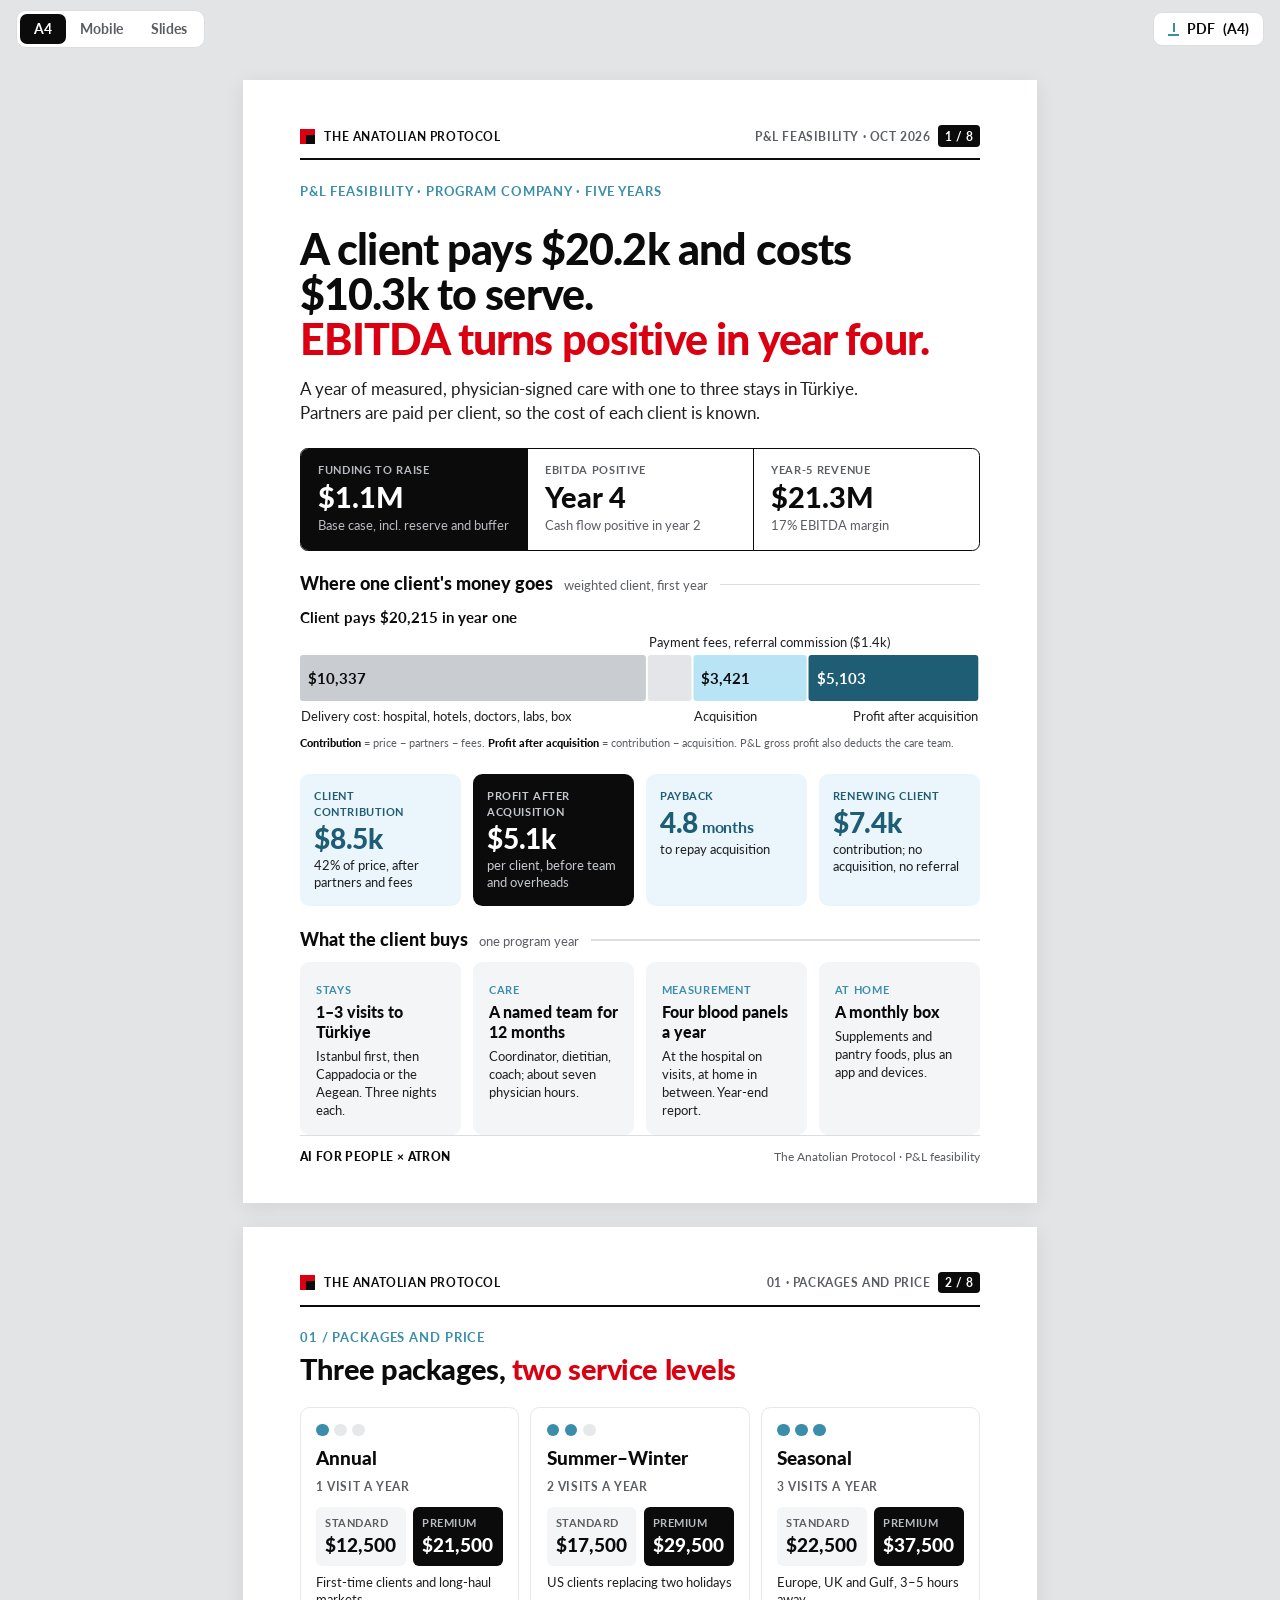
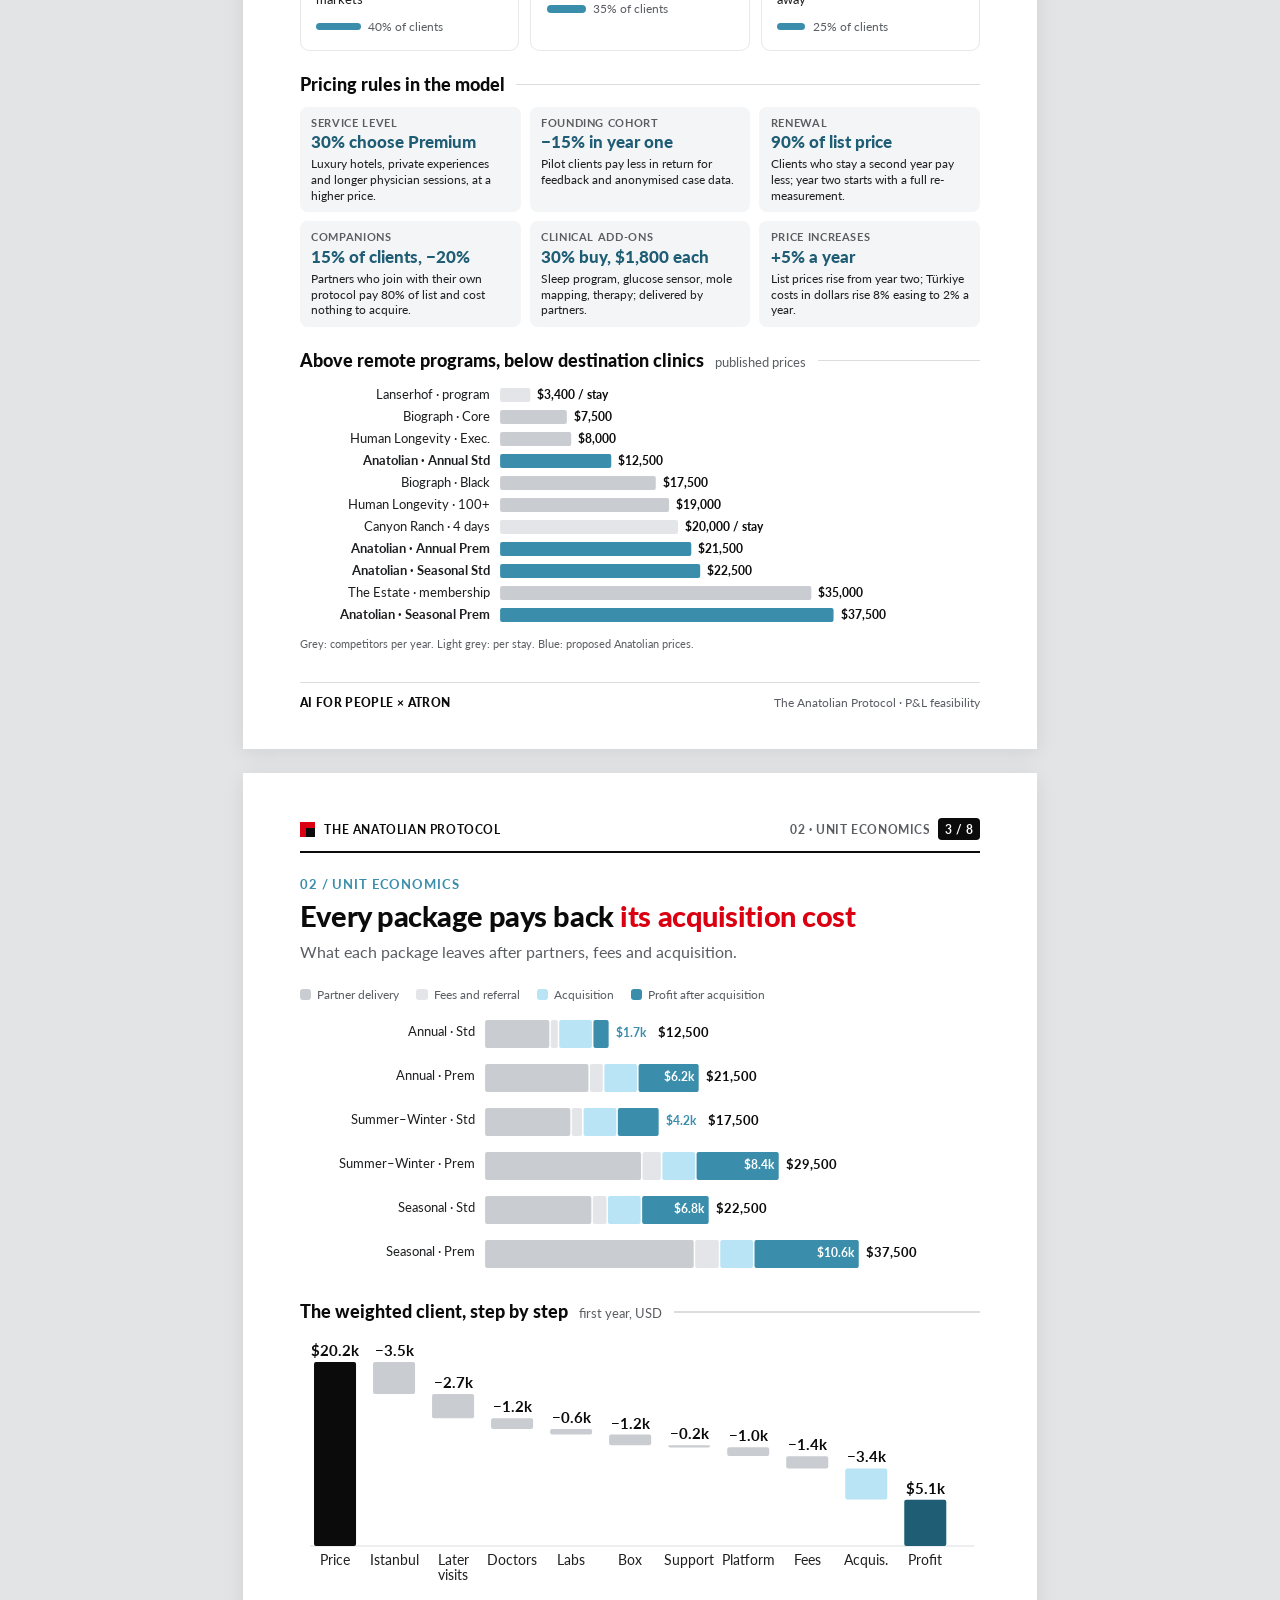
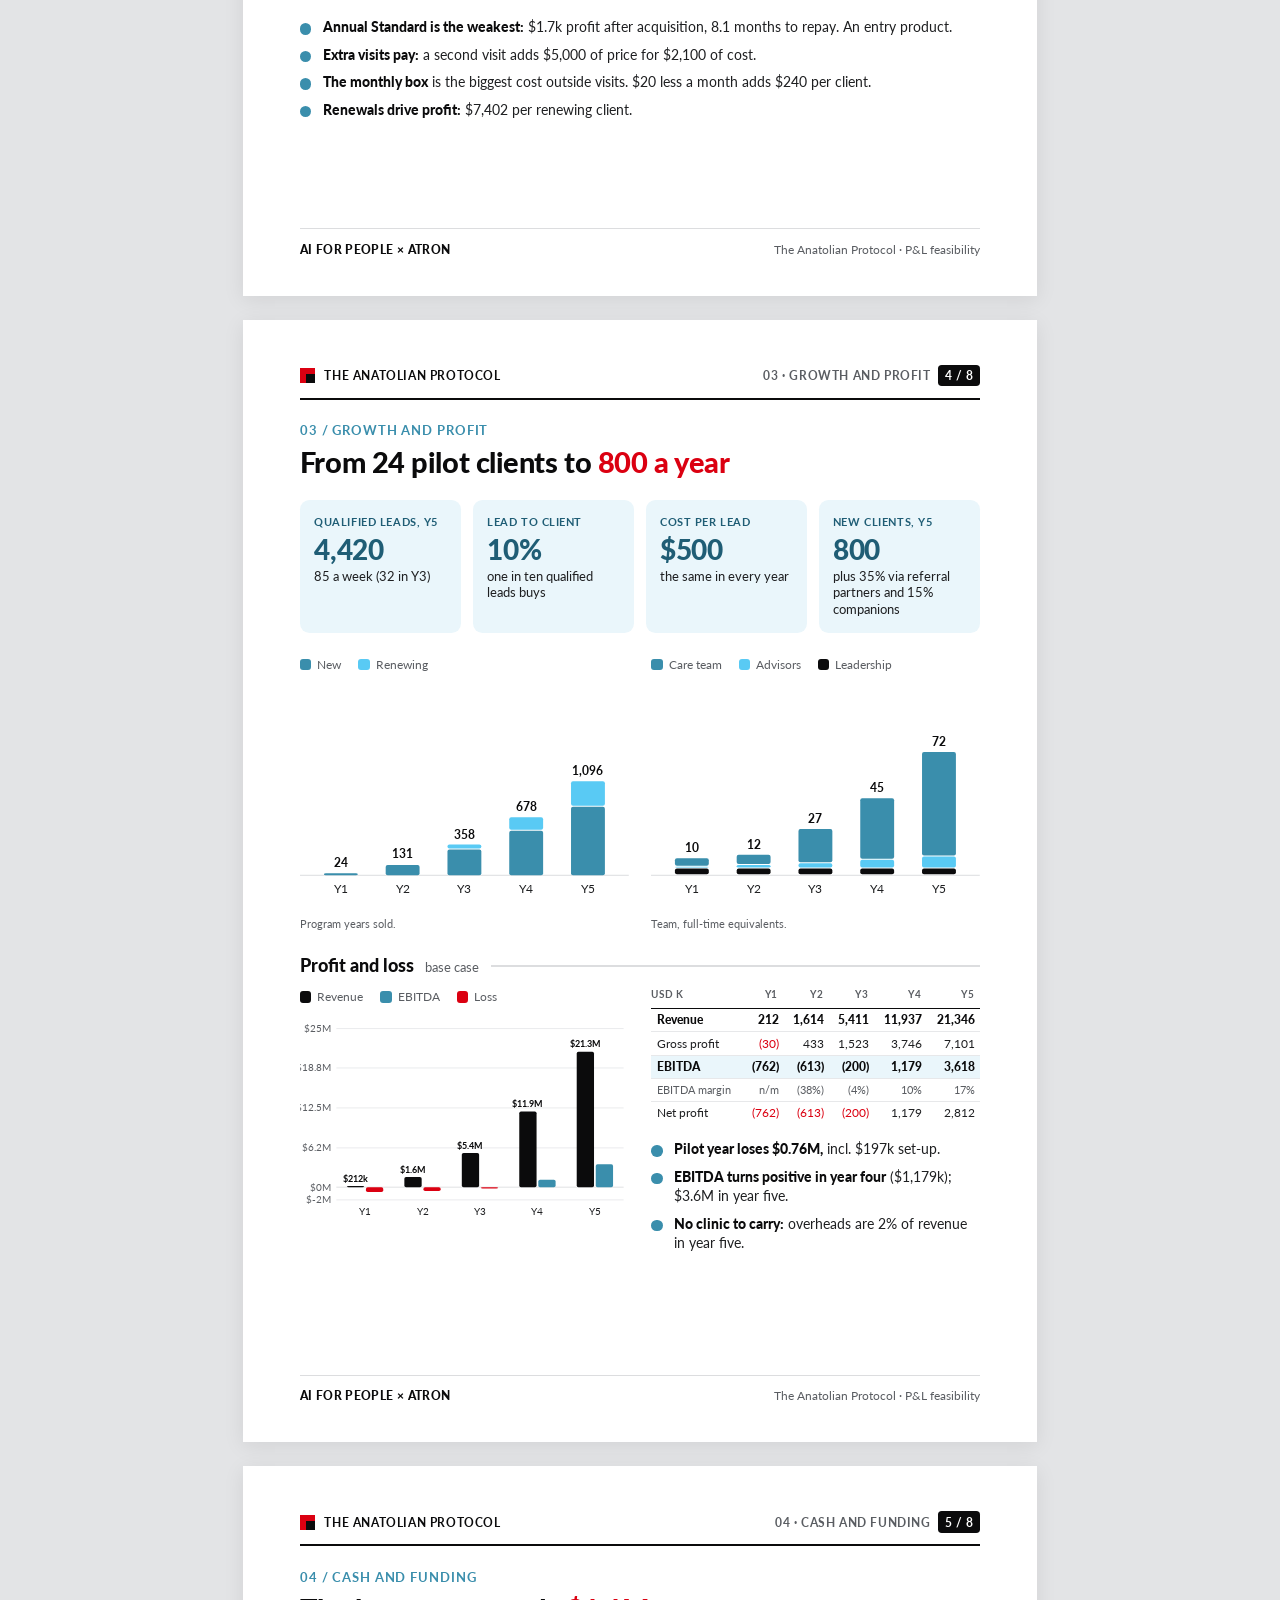
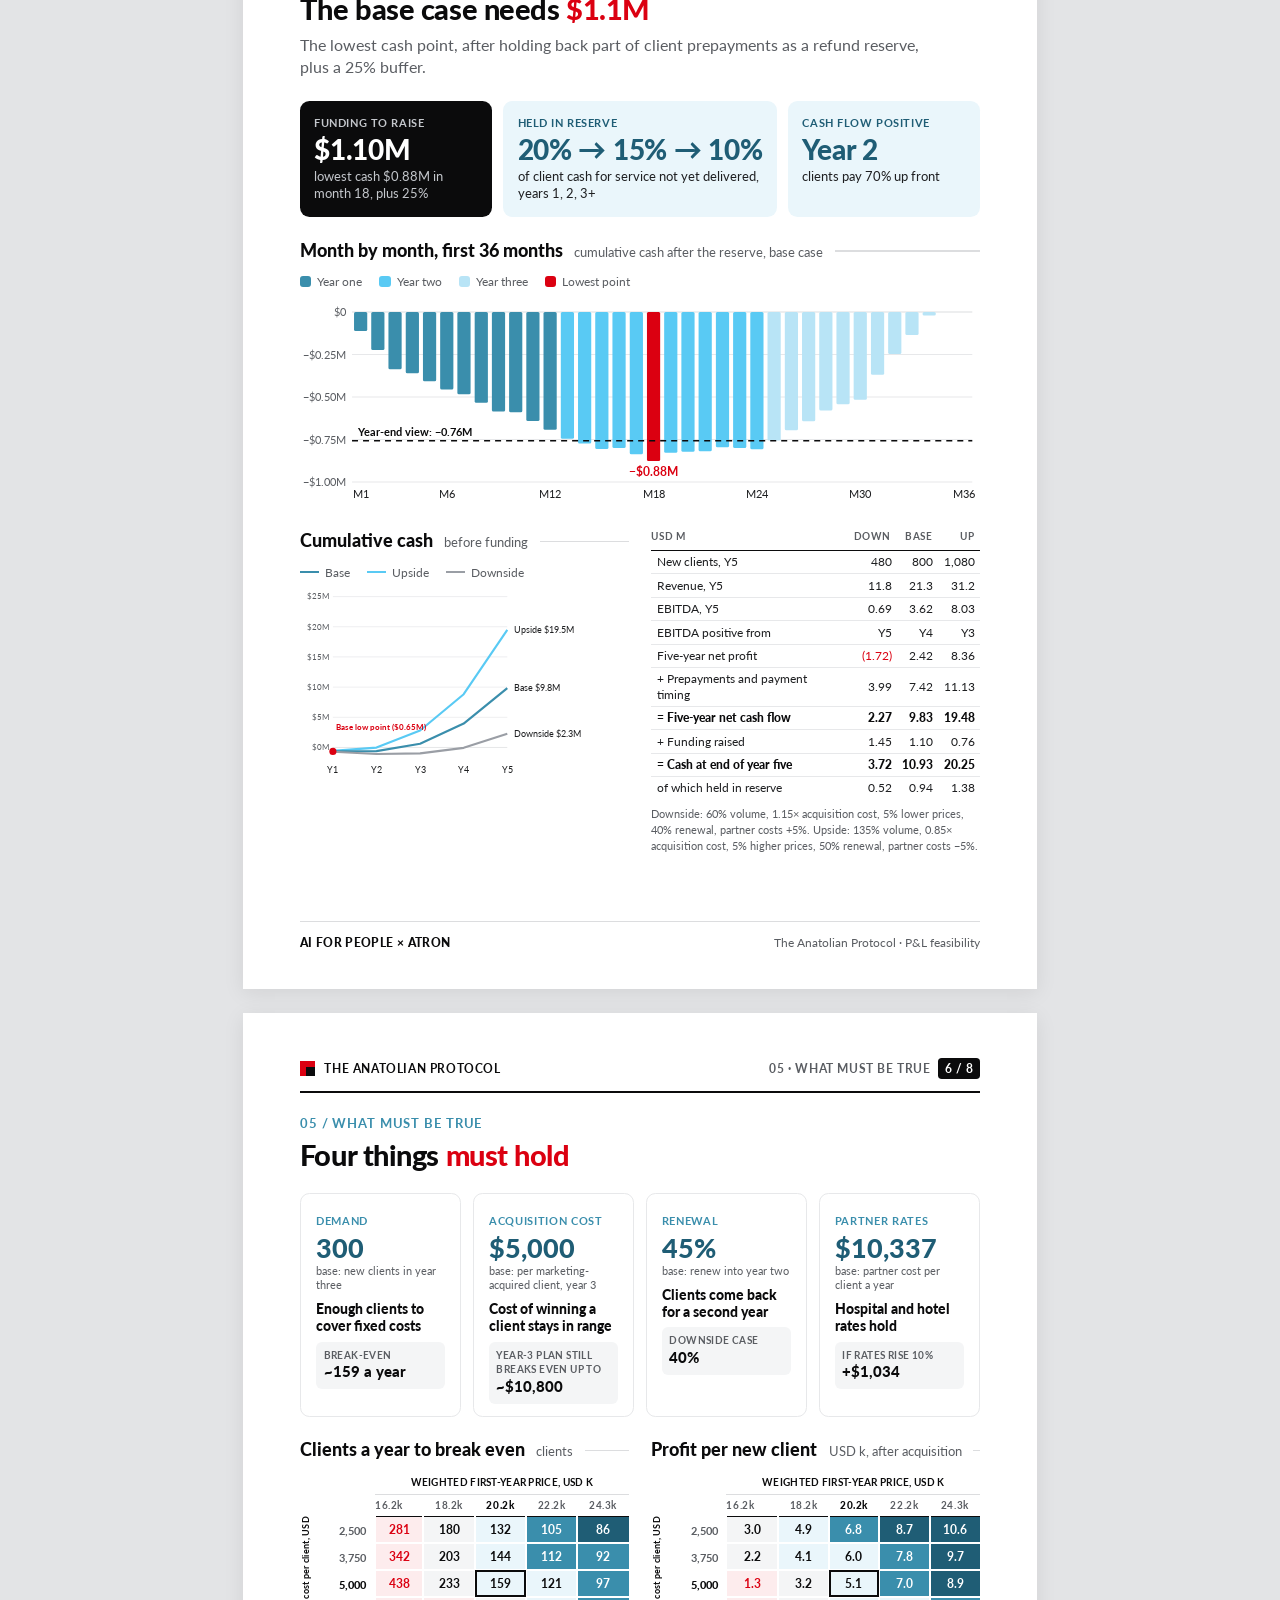
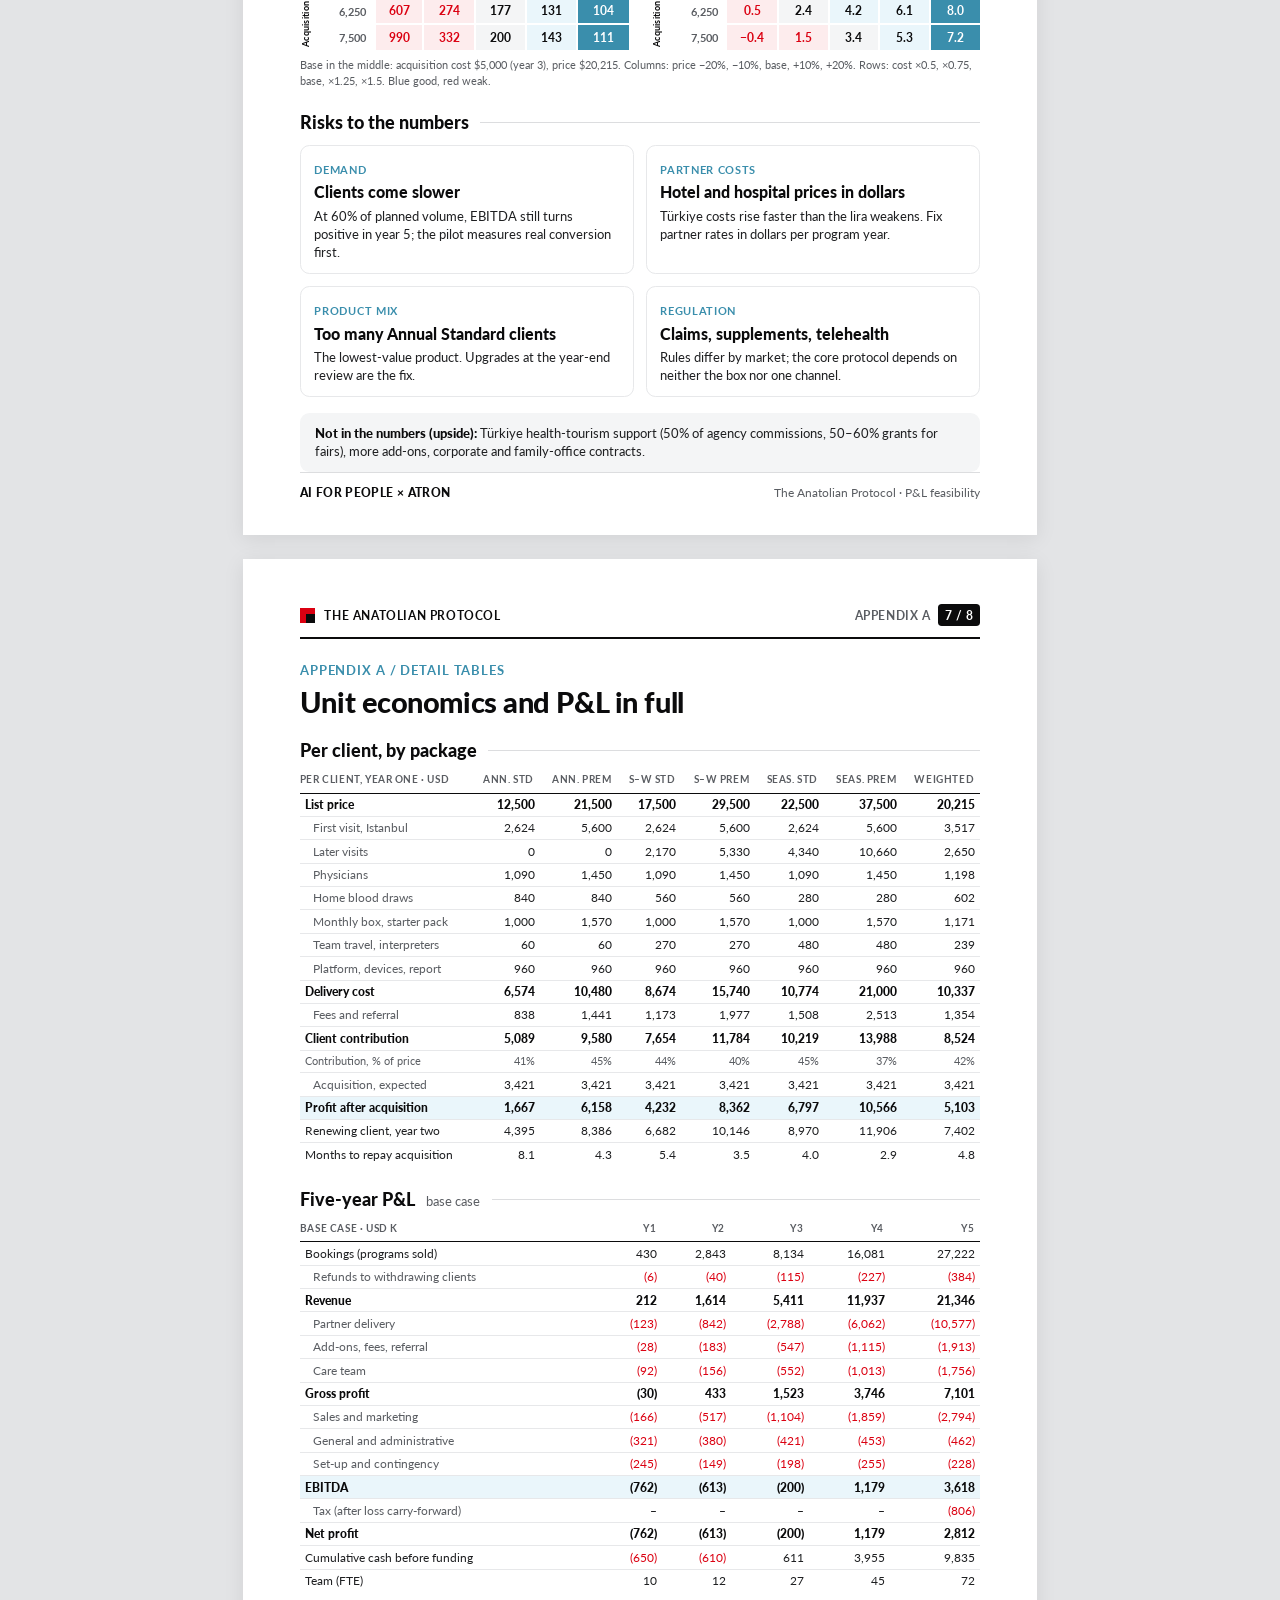
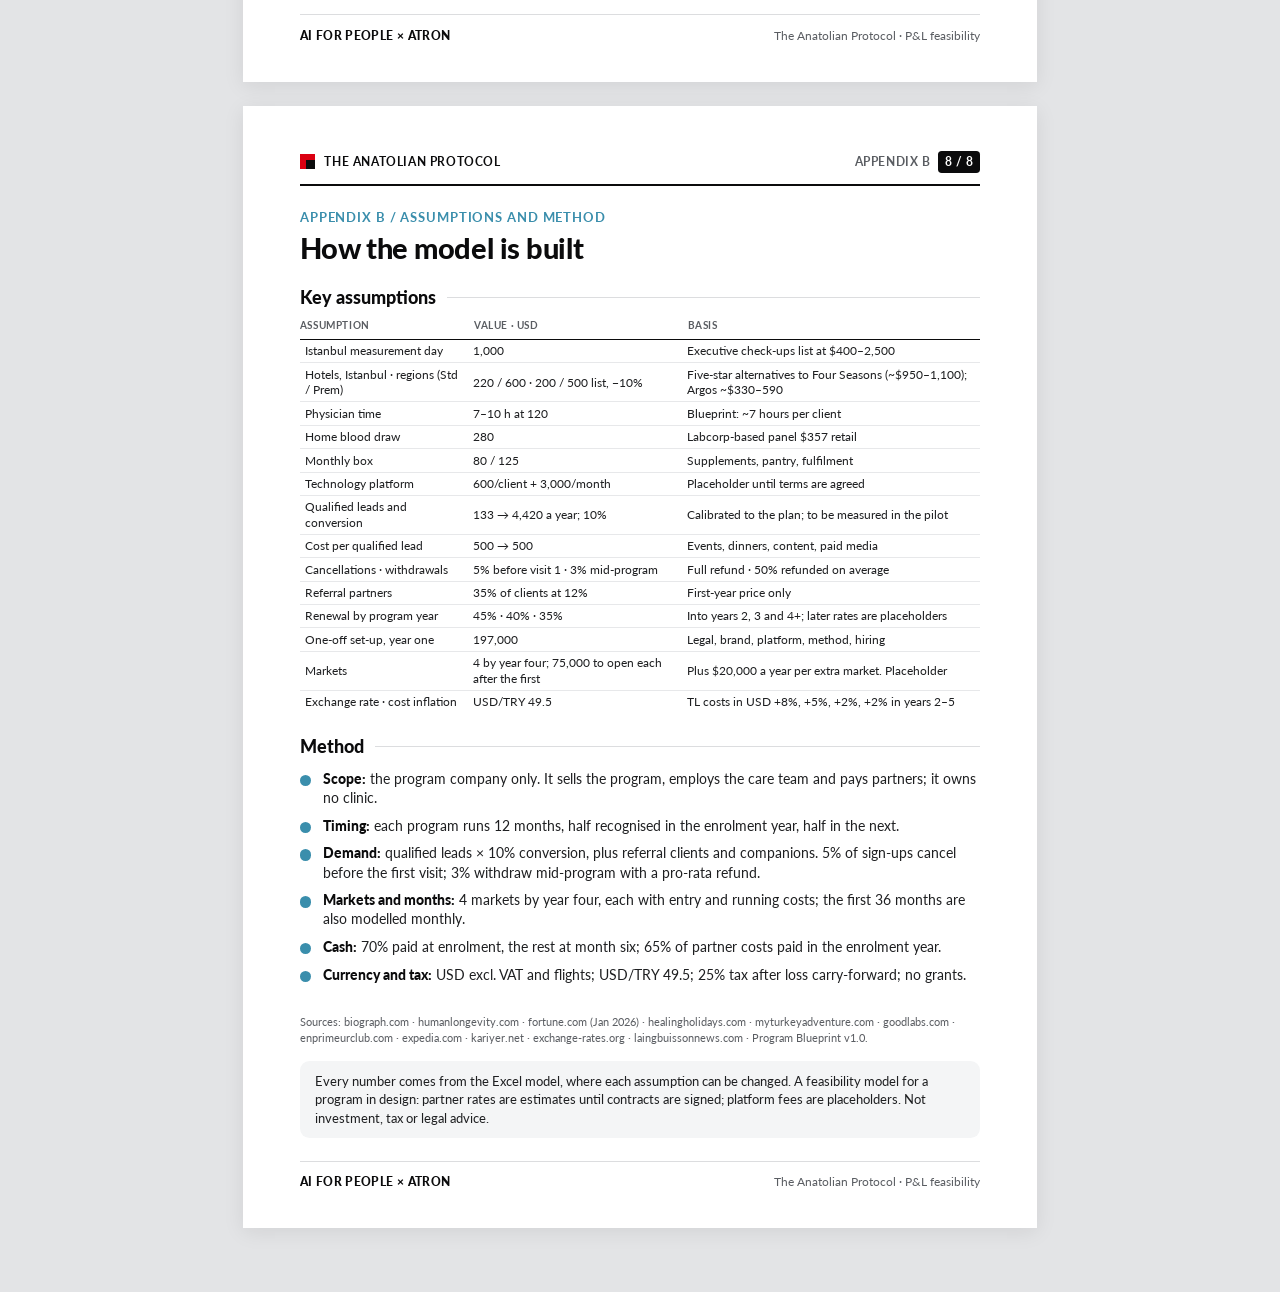
==== commit df3f0153: "Model v11: peşin ödeme rezervi her hesapta, nakit köprüsü Co-Authored-By: Claude Opus 5.5 <noreply@a" ====
--- a/index.html
+++ b/index.html
@@ -395,7 +395,7 @@
 <h1 class="cover-h">A client pays $20.2k and costs $10.3k to serve.<em>EBITDA turns positive in year four.</em></h1>
 <p class="cover-sub">A year of measured, physician-signed care with one to three stays in Türkiye. Partners are paid per client, so the cost of each client is known.</p>
 <div class="facts">
-<div><small>Funding to raise</small><strong>$1.0–1.1M</strong><p>Base case, incl. 25% buffer</p></div>
+<div><small>Funding to raise</small><strong>$1.1M</strong><p>Base case, incl. reserve and buffer</p></div>
 <div><small>EBITDA positive</small><strong>Year 4</strong><p>Cash flow positive in year 2</p></div>
 <div><small>Year-5 revenue</small><strong>$21.3M</strong><p>17% EBITDA margin</p></div>
 </div>
@@ -424,11 +424,11 @@
 <div class="sec split even"><div><div class="legend"><span><i class="" style="background:var(--tb)"></i>New</span><span><i class="" style="background:var(--tl)"></i>Renewing</span></div><div class="fig"><svg class="ch" viewBox="0 0 330 230" role="img" aria-label="Program years sold: new and renewing clients"><line class="axis" x1="0" x2="330" y1="196" y2="196"/><rect class="f-tb" x="24.0" y="193.9" width="34" height="2.1" rx="2"/><text class="val" x="41.0" y="187.9" text-anchor="middle" font-size="12.5">24</text><text class="lbl" x="41.0" y="214" text-anchor="middle" font-size="12.5">Y1</text><rect class="f-tb" x="86.0" y="185.7" width="34" height="10.3" rx="2"/><rect class="f-tl" x="86.0" y="184.7" width="34" height="0.0" rx="2"/><text class="val" x="103.0" y="178.7" text-anchor="middle" font-size="12.5">131</text><text class="lbl" x="103.0" y="214" text-anchor="middle" font-size="12.5">Y2</text><rect class="f-tb" x="148.0" y="170.2" width="34" height="25.8" rx="2"/><rect class="f-tl" x="148.0" y="165.2" width="34" height="4.0" rx="2"/><text class="val" x="165.0" y="159.2" text-anchor="middle" font-size="12.5">358</text><text class="lbl" x="165.0" y="214" text-anchor="middle" font-size="12.5">Y3</text><rect class="f-tb" x="210.0" y="151.3" width="34" height="44.7" rx="2"/><rect class="f-tl" x="210.0" y="137.7" width="34" height="12.6" rx="2"/><text class="val" x="227.0" y="131.7" text-anchor="middle" font-size="12.5">678</text><text class="lbl" x="227.0" y="214" text-anchor="middle" font-size="12.5">Y4</text><rect class="f-tb" x="272.0" y="127.2" width="34" height="68.8" rx="2"/><rect class="f-tl" x="272.0" y="101.7" width="34" height="24.5" rx="2"/><text class="val" x="289.0" y="95.7" text-anchor="middle" font-size="12.5">1,096</text><text class="lbl" x="289.0" y="214" text-anchor="middle" font-size="12.5">Y5</text></svg></div><p class="cap">Program years sold.</p></div>
 <div><div class="legend"><span><i class="" style="background:var(--tb)"></i>Care team</span><span><i class="" style="background:var(--tl)"></i>Advisors</span><span><i class="" style="background:var(--ink)"></i>Leadership</span></div><div class="fig"><svg class="ch" viewBox="0 0 330 230" role="img" aria-label="Team size in full-time equivalents"><line class="axis" x1="0" x2="330" y1="196" y2="196"/><rect class="f-ink" x="24.0" y="189.1" width="34" height="5.9" rx="2"/><rect class="f-tl" x="24.0" y="187.4" width="34" height="0.7" rx="2"/><rect class="f-tb" x="24.0" y="178.8" width="34" height="7.6" rx="2"/><text class="val" x="41.0" y="172.8" text-anchor="middle" font-size="12.5">10</text><text class="lbl" x="41.0" y="214" text-anchor="middle" font-size="12.5">Y1</text><rect class="f-ink" x="86.0" y="189.1" width="34" height="5.9" rx="2"/><rect class="f-tl" x="86.0" y="185.7" width="34" height="2.4" rx="2"/><rect class="f-tb" x="86.0" y="175.4" width="34" height="9.3" rx="2"/><text class="val" x="103.0" y="169.4" text-anchor="middle" font-size="12.5">12</text><text class="lbl" x="103.0" y="214" text-anchor="middle" font-size="12.5">Y2</text><rect class="f-ink" x="148.0" y="189.1" width="34" height="5.9" rx="2"/><rect class="f-tl" x="148.0" y="184.0" width="34" height="4.2" rx="2"/><rect class="f-tb" x="148.0" y="149.6" width="34" height="33.4" rx="2"/><text class="val" x="165.0" y="143.6" text-anchor="middle" font-size="12.5">27</text><text class="lbl" x="165.0" y="214" text-anchor="middle" font-size="12.5">Y3</text><rect class="f-ink" x="210.0" y="189.1" width="34" height="5.9" rx="2"/><rect class="f-tl" x="210.0" y="180.5" width="34" height="7.6" rx="2"/><rect class="f-tb" x="210.0" y="118.6" width="34" height="60.9" rx="2"/><text class="val" x="227.0" y="112.6" text-anchor="middle" font-size="12.5">45</text><text class="lbl" x="227.0" y="214" text-anchor="middle" font-size="12.5">Y4</text><rect class="f-ink" x="272.0" y="189.1" width="34" height="5.9" rx="2"/><rect class="f-tl" x="272.0" y="177.1" width="34" height="11.0" rx="2"/><rect class="f-tb" x="272.0" y="72.2" width="34" height="103.9" rx="2"/><text class="val" x="289.0" y="66.2" text-anchor="middle" font-size="12.5">72</text><text class="lbl" x="289.0" y="214" text-anchor="middle" font-size="12.5">Y5</text></svg></div><p class="cap">Team, full-time equivalents.</p></div></div>
 <div class="sec"><div class="sec-h"><h3>Profit and loss</h3><small>base case</small></div><div class="split even"><div><div class="legend"><span><i class="" style="background:var(--ink)"></i>Revenue</span><span><i class="" style="background:var(--tb)"></i>EBITDA</span><span><i class="" style="background:var(--red)"></i>Loss</span></div><div class="fig"><svg class="ch" viewBox="0 0 380 250" role="img" aria-label="Revenue and EBITDA by year, base case"><line class="grid" x1="42" x2="374" y1="216.0" y2="216.0"/><text x="36" y="220.0" text-anchor="end" font-size="11">$-2M</text><line class="axis" x1="42" x2="374" y1="201.3" y2="201.3"/><text x="36" y="205.3" text-anchor="end" font-size="11">$0M</text><line class="grid" x1="42" x2="374" y1="155.9" y2="155.9"/><text x="36" y="159.9" text-anchor="end" font-size="11">$6.2M</text><line class="grid" x1="42" x2="374" y1="109.7" y2="109.7"/><text x="36" y="113.7" text-anchor="end" font-size="11">$12.5M</text><line class="grid" x1="42" x2="374" y1="63.5" y2="63.5"/><text x="36" y="67.5" text-anchor="end" font-size="11">$18.8M</text><line class="grid" x1="42" x2="374" y1="18.0" y2="18.0"/><text x="36" y="22.0" text-anchor="end" font-size="11">$25M</text><rect class="f-ink" x="54.2" y="199.8" width="20" height="1.6" rx="2"/><rect class="f-red" x="76.2" y="201.3" width="20" height="5.6" rx="2"/><text class="val" x="64.2" y="194.8" text-anchor="middle" font-size="10.5">$212k</text><text class="lbl" x="75.2" y="234" text-anchor="middle" font-size="12">Y1</text><rect class="f-ink" x="120.6" y="189.5" width="20" height="11.8" rx="2"/><rect class="f-red" x="142.6" y="201.3" width="20" height="4.5" rx="2"/><text class="val" x="130.6" y="184.5" text-anchor="middle" font-size="10.5">$1.6M</text><text class="lbl" x="141.6" y="234" text-anchor="middle" font-size="12">Y2</text><rect class="f-ink" x="187.0" y="161.7" width="20" height="39.7" rx="2"/><rect class="f-red" x="209.0" y="201.3" width="20" height="1.5" rx="2"/><text class="val" x="197.0" y="156.7" text-anchor="middle" font-size="10.5">$5.4M</text><text class="lbl" x="208.0" y="234" text-anchor="middle" font-size="12">Y3</text><rect class="f-ink" x="253.4" y="113.8" width="20" height="87.5" rx="2"/><rect class="f-tb" x="275.4" y="192.7" width="20" height="8.6" rx="2"/><text class="val" x="263.4" y="108.8" text-anchor="middle" font-size="10.5">$11.9M</text><text class="lbl" x="274.4" y="234" text-anchor="middle" font-size="12">Y4</text><rect class="f-ink" x="319.8" y="44.8" width="20" height="156.5" rx="2"/><rect class="f-tb" x="341.8" y="174.8" width="20" height="26.5" rx="2"/><text class="val" x="329.8" y="39.8" text-anchor="middle" font-size="10.5">$21.3M</text><text class="lbl" x="340.8" y="234" text-anchor="middle" font-size="12">Y5</text></svg></div></div><div><div class="tw"><table class="t compact"><thead><tr><th>USD k</th><th>Y1</th><th>Y2</th><th>Y3</th><th>Y4</th><th>Y5</th></tr></thead><tbody><tr class="tot"><td>Revenue</td><td>212</td><td>1,614</td><td>5,411</td><td>11,937</td><td>21,346</td></tr><tr><td>Gross profit</td><td class="neg">(30)</td><td>433</td><td>1,523</td><td>3,746</td><td>7,101</td></tr><tr class="tot hl"><td>EBITDA</td><td class="neg">(762)</td><td class="neg">(613)</td><td class="neg">(200)</td><td>1,179</td><td>3,618</td></tr><tr class="sm"><td>EBITDA margin</td><td>n/m</td><td class="neg">(38%)</td><td class="neg">(4%)</td><td>10%</td><td>17%</td></tr><tr><td>Net profit</td><td class="neg">(762)</td><td class="neg">(613)</td><td class="neg">(200)</td><td>1,179</td><td>2,812</td></tr></tbody></table></div><div style="margin-top:4mm"><ul class="pts "><li><b>Pilot year loses $0.76M,</b> incl. $197k set-up.</li><li><b>EBITDA turns positive in year four</b> ($1,179k); $3.6M in year five.</li><li><b>No clinic to carry:</b> overheads are 2% of revenue in year five.</li></ul></div></div></div></div><footer class="foot"><b>AI FOR PEOPLE × ATRON</b><span>The Anatolian Protocol · P&amp;L feasibility</span></footer></article><article class="page" aria-label="Page 5"><div class="top"><span class="mark"><i></i>The Anatolian Protocol</span><span class="pg"><span>04 · Cash and funding</span><b>5 / 8</b></span></div><div class="rule-top"></div>
-<p class="kicker">04 / Cash and funding</p><h2 class="h">The base case needs <em>$1.0M to $1.1M</em></h2>
-<p class="sub">Lower figure: the monthly low point, with client prepayments used. Higher: year-end view with a prepayment reserve (50% in year one, 10% from year three).</p>
-<div class="sec"><div class="kpis k3"><div class="kpi dark"><small>Raise · prepayments used</small><strong>$0.99M</strong><p>monthly low point $0.79M in month 18</p></div><div class="kpi "><small>Raise · with prepayment reserve</small><strong>$1.07M</strong><p>50% of undelivered client cash held in year one, 10% from year three</p></div><div class="kpi "><small>Cash flow positive</small><strong>Year 2</strong><p>clients pay 70% up front</p></div></div></div>
-<div class="sec"><div class="sec-h"><h3>Month by month, first 36 months</h3><small>cumulative cash, base case</small></div><div class="legend"><span><i class="" style="background:var(--tb)"></i>Year one</span><span><i class="" style="background:var(--tl)"></i>Year two</span><span><i class="" style="background:var(--blue-line)"></i>Year three</span><span><i class="" style="background:var(--red)"></i>Lowest point</span></div><div class="fig"><svg class="ch" viewBox="0 0 680 210" role="img" aria-label="Cumulative cash month by month, first 36 months"><line class="axis" x1="52" x2="672" y1="14.0" y2="14.0"/><text x="46" y="18.0" text-anchor="end" font-size="11">$0</text><line class="grid" x1="52" x2="672" y1="56.5" y2="56.5"/><text x="46" y="60.5" text-anchor="end" font-size="11">−$0.25M</text><line class="grid" x1="52" x2="672" y1="99.0" y2="99.0"/><text x="46" y="103.0" text-anchor="end" font-size="11">−$0.50M</text><line class="grid" x1="52" x2="672" y1="141.5" y2="141.5"/><text x="46" y="145.5" text-anchor="end" font-size="11">−$0.75M</text><line class="grid" x1="52" x2="672" y1="184.0" y2="184.0"/><text x="46" y="188.0" text-anchor="end" font-size="11">−$1.00M</text><rect class="f-tb" x="54.0" y="14.0" width="13.2" height="19.0" rx="1.5"/><text class="lbl" x="60.6" y="200" text-anchor="middle" font-size="11">M1</text><rect class="f-tb" x="71.2" y="14.0" width="13.2" height="38.1" rx="1.5"/><rect class="f-tb" x="88.4" y="14.0" width="13.2" height="57.1" rx="1.5"/><rect class="f-tb" x="105.7" y="14.0" width="13.2" height="57.1" rx="1.5"/><rect class="f-tb" x="122.9" y="14.0" width="13.2" height="65.8" rx="1.5"/><rect class="f-tb" x="140.1" y="14.0" width="13.2" height="74.4" rx="1.5"/><text class="lbl" x="146.7" y="200" text-anchor="middle" font-size="11">M6</text><rect class="f-tb" x="157.3" y="14.0" width="13.2" height="75.5" rx="1.5"/><rect class="f-tb" x="174.6" y="14.0" width="13.2" height="85.3" rx="1.5"/><rect class="f-tb" x="191.8" y="14.0" width="13.2" height="95.1" rx="1.5"/><rect class="f-tb" x="209.0" y="14.0" width="13.2" height="95.1" rx="1.5"/><rect class="f-tb" x="226.2" y="14.0" width="13.2" height="104.9" rx="1.5"/><rect class="f-tb" x="243.4" y="14.0" width="13.2" height="114.6" rx="1.5"/><text class="lbl" x="250.1" y="200" text-anchor="middle" font-size="11">M12</text><rect class="f-tl" x="260.7" y="14.0" width="13.2" height="120.5" rx="1.5"/><rect class="f-tl" x="277.9" y="14.0" width="13.2" height="123.5" rx="1.5"/><rect class="f-tl" x="295.1" y="14.0" width="13.2" height="127.4" rx="1.5"/><rect class="f-tl" x="312.3" y="14.0" width="13.2" height="123.4" rx="1.5"/><rect class="f-tl" x="329.6" y="14.0" width="13.2" height="128.8" rx="1.5"/><rect class="f-red" x="346.8" y="14.0" width="13.2" height="135.1" rx="1.5"/><text class="lbl" x="353.4" y="200" text-anchor="middle" font-size="11">M18</text><rect class="f-tl" x="364.0" y="14.0" width="13.2" height="123.4" rx="1.5"/><rect class="f-tl" x="381.2" y="14.0" width="13.2" height="121.1" rx="1.5"/><rect class="f-tl" x="398.4" y="14.0" width="13.2" height="119.8" rx="1.5"/><rect class="f-tl" x="415.7" y="14.0" width="13.2" height="114.4" rx="1.5"/><rect class="f-tl" x="432.9" y="14.0" width="13.2" height="115.2" rx="1.5"/><rect class="f-tl" x="450.1" y="14.0" width="13.2" height="117.0" rx="1.5"/><text class="lbl" x="456.7" y="200" text-anchor="middle" font-size="11">M24</text><rect class="f-soft" x="467.3" y="14.0" width="13.2" height="110.3" rx="1.5"/><rect class="f-soft" x="484.6" y="14.0" width="13.2" height="96.4" rx="1.5"/><rect class="f-soft" x="501.8" y="14.0" width="13.2" height="84.6" rx="1.5"/><rect class="f-soft" x="519.0" y="14.0" width="13.2" height="71.0" rx="1.5"/><rect class="f-soft" x="536.2" y="14.0" width="13.2" height="63.0" rx="1.5"/><rect class="f-soft" x="553.4" y="14.0" width="13.2" height="57.2" rx="1.5"/><text class="lbl" x="560.1" y="200" text-anchor="middle" font-size="11">M30</text><rect class="f-soft" x="570.7" y="14.0" width="13.2" height="28.7" rx="1.5"/><rect class="f-soft" x="587.9" y="14.0" width="13.2" height="5.9" rx="1.5"/><rect class="f-soft" x="605.1" y="14.0" width="13.2" height="-14.8" rx="1.5"/><rect class="f-soft" x="622.3" y="14.0" width="13.2" height="-35.5" rx="1.5"/><rect class="f-soft" x="639.6" y="14.0" width="13.2" height="-52.0" rx="1.5"/><rect class="f-soft" x="656.8" y="14.0" width="13.2" height="-66.4" rx="1.5"/><text class="lbl" x="663.4" y="200" text-anchor="middle" font-size="11">M36</text><text x="353.4" y="164.1" text-anchor="middle" font-size="11.5" font-weight="700" style="fill:var(--red)">−$0.79M</text><line x1="52" x2="672" y1="124.5" y2="124.5" class="s-ink" stroke-width="1.5" stroke-dasharray="6 5"/><text x="58" y="119.5" font-size="11" class="val">Year-end view: −0.65M</text></svg></div></div>
-<div class="sec split even"><div><div class="sec-h"><h3>Five years, three scenarios</h3></div><div class="legend"><span><i class="ln" style="background:var(--tb)"></i>Base</span><span><i class="ln" style="background:var(--tl)"></i>Upside</span><span><i class="ln" style="background:#9a9ea5"></i>Downside</span><span><i class="dash" style=""></i>Base, with prepayment reserve</span></div><div class="fig"><svg class="ch" viewBox="0 0 460 270" role="img" aria-label="Cumulative cash before funding by scenario"><line class="axis" x1="46" x2="290" y1="223.1" y2="223.1"/><text x="40" y="227.1" text-anchor="end" font-size="11">$0M</text><line class="grid" x1="46" x2="290" y1="180.9" y2="180.9"/><text x="40" y="184.9" text-anchor="end" font-size="11">$5M</text><line class="grid" x1="46" x2="290" y1="138.7" y2="138.7"/><text x="40" y="142.7" text-anchor="end" font-size="11">$10M</text><line class="grid" x1="46" x2="290" y1="96.4" y2="96.4"/><text x="40" y="100.4" text-anchor="end" font-size="11">$15M</text><line class="grid" x1="46" x2="290" y1="54.2" y2="54.2"/><text x="40" y="58.2" text-anchor="end" font-size="11">$20M</text><line class="grid" x1="46" x2="290" y1="12.0" y2="12.0"/><text x="40" y="16.0" text-anchor="end" font-size="11">$25M</text><text class="lbl" x="46.0" y="259" text-anchor="middle" font-size="12">Y1</text><text class="lbl" x="107.0" y="259" text-anchor="middle" font-size="12">Y2</text><text class="lbl" x="168.0" y="259" text-anchor="middle" font-size="12">Y3</text><text class="lbl" x="229.0" y="259" text-anchor="middle" font-size="12">Y4</text><text class="lbl" x="290.0" y="259" text-anchor="middle" font-size="12">Y5</text><polyline class="s-tl" points="46.0,227.9 107.0,223.3 168.0,199.3 229.0,148.6 290.0,58.6" fill="none" stroke-width="3" stroke-linejoin="round"/><polyline class="s-tb" points="46.0,228.6 107.0,228.3 168.0,218.0 229.0,189.7 290.0,140.1" fill="none" stroke-width="3" stroke-linejoin="round"/><polyline class="s-cost" points="46.0,229.1 107.0,232.2 168.0,231.4 229.0,223.6 290.0,204.0" fill="none" stroke-width="3" stroke-linejoin="round"/><polyline class="s-ink" points="46.0,229.2 107.0,230.3 168.0,220.3 229.0,194.4 290.0,148.0" fill="none" stroke-width="3" stroke-linejoin="round" stroke-dasharray="6 5"/><text class="lbl" x="300" y="62.6" font-size="12">Upside $19.5M</text><text class="lbl" x="300" y="144.1" font-size="12">Base $9.8M</text><text class="lbl" x="300" y="160.1" font-size="12">Base, with reserve $8.9M</text><text class="lbl" x="300" y="208.0" font-size="12">Downside $2.3M</text><circle class="f-red" cx="46.0" cy="228.6" r="5"/><text x="50.0" y="198.6" font-size="11.5" font-weight="700" style="fill:var(--red)">Base low point ($0.65M)</text></svg></div></div><div><div class="tw"><table class="t compact"><thead><tr><th></th><th>Down</th><th>Base</th><th>Up</th></tr></thead><tbody><tr><td>New clients, Y5</td><td>480</td><td>800</td><td>1,080</td></tr><tr><td>Revenue, Y5 (USD M)</td><td>11.8</td><td>21.3</td><td>31.2</td></tr><tr><td>EBITDA, Y5 (USD M)</td><td>0.69</td><td>3.62</td><td>8.03</td></tr><tr><td>EBITDA positive from</td><td>Y5</td><td>Y4</td><td>Y3</td></tr><tr class="tot"><td>Raise, prepayments used, year-end view (USD M)</td><td>1.34</td><td>0.81</td><td>0.71</td></tr><tr class="tot"><td>Raise, with prepayment reserve (USD M)</td><td>1.52</td><td>1.07</td><td>0.84</td></tr><tr><td>Five-year net profit (USD M)</td><td class="neg">(1.72)</td><td>2.42</td><td>8.36</td></tr></tbody></table></div><p class="cap">Downside: 60% volume, 1.15× acquisition cost, 5% lower prices, 40% renewal, partner costs +5%. Upside: 135% volume, 0.85× acquisition cost, 5% higher prices, 50% renewal, partner costs −5%.</p></div></div><footer class="foot"><b>AI FOR PEOPLE × ATRON</b><span>The Anatolian Protocol · P&amp;L feasibility</span></footer></article><article class="page" aria-label="Page 6"><div class="top"><span class="mark"><i></i>The Anatolian Protocol</span><span class="pg"><span>05 · What must be true</span><b>6 / 8</b></span></div><div class="rule-top"></div>
+<p class="kicker">04 / Cash and funding</p><h2 class="h">The base case needs <em>$1.1M</em></h2>
+<p class="sub">The lowest cash point, after holding back part of client prepayments as a refund reserve, plus a 25% buffer.</p>
+<div class="sec"><div class="kpis k3"><div class="kpi dark"><small>Funding to raise</small><strong>$1.10M</strong><p>lowest cash $0.88M in month 18, plus 25%</p></div><div class="kpi "><small>Held in reserve</small><strong>20% → 15% → 10%</strong><p>of client cash for service not yet delivered, years 1, 2, 3+</p></div><div class="kpi "><small>Cash flow positive</small><strong>Year 2</strong><p>clients pay 70% up front</p></div></div></div>
+<div class="sec"><div class="sec-h"><h3>Month by month, first 36 months</h3><small>cumulative cash after the reserve, base case</small></div><div class="legend"><span><i class="" style="background:var(--tb)"></i>Year one</span><span><i class="" style="background:var(--tl)"></i>Year two</span><span><i class="" style="background:var(--blue-line)"></i>Year three</span><span><i class="" style="background:var(--red)"></i>Lowest point</span></div><div class="fig"><svg class="ch" viewBox="0 0 680 210" role="img" aria-label="Cumulative cash month by month, first 36 months"><line class="axis" x1="52" x2="672" y1="14.0" y2="14.0"/><text x="46" y="18.0" text-anchor="end" font-size="11">$0</text><line class="grid" x1="52" x2="672" y1="56.5" y2="56.5"/><text x="46" y="60.5" text-anchor="end" font-size="11">−$0.25M</text><line class="grid" x1="52" x2="672" y1="99.0" y2="99.0"/><text x="46" y="103.0" text-anchor="end" font-size="11">−$0.50M</text><line class="grid" x1="52" x2="672" y1="141.5" y2="141.5"/><text x="46" y="145.5" text-anchor="end" font-size="11">−$0.75M</text><line class="grid" x1="52" x2="672" y1="184.0" y2="184.0"/><text x="46" y="188.0" text-anchor="end" font-size="11">−$1.00M</text><rect class="f-tb" x="54.0" y="14.0" width="13.2" height="19.0" rx="1.5"/><text class="lbl" x="60.6" y="200" text-anchor="middle" font-size="11">M1</text><rect class="f-tb" x="71.2" y="14.0" width="13.2" height="38.1" rx="1.5"/><rect class="f-tb" x="88.4" y="14.0" width="13.2" height="57.1" rx="1.5"/><rect class="f-tb" x="105.7" y="14.0" width="13.2" height="61.3" rx="1.5"/><rect class="f-tb" x="122.9" y="14.0" width="13.2" height="69.3" rx="1.5"/><rect class="f-tb" x="140.1" y="14.0" width="13.2" height="77.4" rx="1.5"/><text class="lbl" x="146.7" y="200" text-anchor="middle" font-size="11">M6</text><rect class="f-tb" x="157.3" y="14.0" width="13.2" height="82.1" rx="1.5"/><rect class="f-tb" x="174.6" y="14.0" width="13.2" height="90.8" rx="1.5"/><rect class="f-tb" x="191.8" y="14.0" width="13.2" height="99.5" rx="1.5"/><rect class="f-tb" x="209.0" y="14.0" width="13.2" height="100.3" rx="1.5"/><rect class="f-tb" x="226.2" y="14.0" width="13.2" height="109.0" rx="1.5"/><rect class="f-tb" x="243.4" y="14.0" width="13.2" height="117.7" rx="1.5"/><text class="lbl" x="250.1" y="200" text-anchor="middle" font-size="11">M12</text><rect class="f-tl" x="260.7" y="14.0" width="13.2" height="126.6" rx="1.5"/><rect class="f-tl" x="277.9" y="14.0" width="13.2" height="131.5" rx="1.5"/><rect class="f-tl" x="295.1" y="14.0" width="13.2" height="137.0" rx="1.5"/><rect class="f-tl" x="312.3" y="14.0" width="13.2" height="136.0" rx="1.5"/><rect class="f-tl" x="329.6" y="14.0" width="13.2" height="142.2" rx="1.5"/><rect class="f-red" x="346.8" y="14.0" width="13.2" height="149.0" rx="1.5"/><text class="lbl" x="353.4" y="200" text-anchor="middle" font-size="11">M18</text><rect class="f-tl" x="364.0" y="14.0" width="13.2" height="140.8" rx="1.5"/><rect class="f-tl" x="381.2" y="14.0" width="13.2" height="139.8" rx="1.5"/><rect class="f-tl" x="398.4" y="14.0" width="13.2" height="139.3" rx="1.5"/><rect class="f-tl" x="415.7" y="14.0" width="13.2" height="135.2" rx="1.5"/><rect class="f-tl" x="432.9" y="14.0" width="13.2" height="135.9" rx="1.5"/><rect class="f-tl" x="450.1" y="14.0" width="13.2" height="137.3" rx="1.5"/><text class="lbl" x="456.7" y="200" text-anchor="middle" font-size="11">M24</text><rect class="f-soft" x="467.3" y="14.0" width="13.2" height="128.5" rx="1.5"/><rect class="f-soft" x="484.6" y="14.0" width="13.2" height="118.1" rx="1.5"/><rect class="f-soft" x="501.8" y="14.0" width="13.2" height="109.2" rx="1.5"/><rect class="f-soft" x="519.0" y="14.0" width="13.2" height="98.5" rx="1.5"/><rect class="f-soft" x="536.2" y="14.0" width="13.2" height="92.3" rx="1.5"/><rect class="f-soft" x="553.4" y="14.0" width="13.2" height="87.7" rx="1.5"/><text class="lbl" x="560.1" y="200" text-anchor="middle" font-size="11">M30</text><rect class="f-soft" x="570.7" y="14.0" width="13.2" height="62.6" rx="1.5"/><rect class="f-soft" x="587.9" y="14.0" width="13.2" height="42.0" rx="1.5"/><rect class="f-soft" x="605.1" y="14.0" width="13.2" height="23.0" rx="1.5"/><rect class="f-soft" x="622.3" y="14.0" width="13.2" height="3.5" rx="1.5"/><rect class="f-soft" x="639.6" y="14.0" width="13.2" height="-12.5" rx="1.5"/><rect class="f-soft" x="656.8" y="14.0" width="13.2" height="-27.0" rx="1.5"/><text class="lbl" x="663.4" y="200" text-anchor="middle" font-size="11">M36</text><text x="353.4" y="178.0" text-anchor="middle" font-size="11.5" font-weight="700" style="fill:var(--red)">−$0.88M</text><line x1="52" x2="672" y1="142.6" y2="142.6" class="s-ink" stroke-width="1.5" stroke-dasharray="6 5"/><text x="58" y="137.6" font-size="11" class="val">Year-end view: −0.76M</text></svg></div></div>
+<div class="sec split even"><div><div class="sec-h"><h3>Cumulative cash</h3><small>before funding</small></div><div class="legend"><span><i class="ln" style="background:var(--tb)"></i>Base</span><span><i class="ln" style="background:var(--tl)"></i>Upside</span><span><i class="ln" style="background:#9a9ea5"></i>Downside</span></div><div class="fig"><svg class="ch" viewBox="0 0 460 270" role="img" aria-label="Cumulative cash before funding by scenario"><line class="axis" x1="46" x2="290" y1="223.1" y2="223.1"/><text x="40" y="227.1" text-anchor="end" font-size="11">$0M</text><line class="grid" x1="46" x2="290" y1="180.9" y2="180.9"/><text x="40" y="184.9" text-anchor="end" font-size="11">$5M</text><line class="grid" x1="46" x2="290" y1="138.7" y2="138.7"/><text x="40" y="142.7" text-anchor="end" font-size="11">$10M</text><line class="grid" x1="46" x2="290" y1="96.4" y2="96.4"/><text x="40" y="100.4" text-anchor="end" font-size="11">$15M</text><line class="grid" x1="46" x2="290" y1="54.2" y2="54.2"/><text x="40" y="58.2" text-anchor="end" font-size="11">$20M</text><line class="grid" x1="46" x2="290" y1="12.0" y2="12.0"/><text x="40" y="16.0" text-anchor="end" font-size="11">$25M</text><text class="lbl" x="46.0" y="259" text-anchor="middle" font-size="12">Y1</text><text class="lbl" x="107.0" y="259" text-anchor="middle" font-size="12">Y2</text><text class="lbl" x="168.0" y="259" text-anchor="middle" font-size="12">Y3</text><text class="lbl" x="229.0" y="259" text-anchor="middle" font-size="12">Y4</text><text class="lbl" x="290.0" y="259" text-anchor="middle" font-size="12">Y5</text><polyline class="s-tl" points="46.0,227.9 107.0,223.3 168.0,199.3 229.0,148.6 290.0,58.6" fill="none" stroke-width="3" stroke-linejoin="round"/><polyline class="s-tb" points="46.0,228.6 107.0,228.3 168.0,218.0 229.0,189.7 290.0,140.1" fill="none" stroke-width="3" stroke-linejoin="round"/><polyline class="s-cost" points="46.0,229.1 107.0,232.2 168.0,231.4 229.0,223.6 290.0,204.0" fill="none" stroke-width="3" stroke-linejoin="round"/><text class="lbl" x="300" y="62.6" font-size="12">Upside $19.5M</text><text class="lbl" x="300" y="144.1" font-size="12">Base $9.8M</text><text class="lbl" x="300" y="208.0" font-size="12">Downside $2.3M</text><circle class="f-red" cx="46.0" cy="228.6" r="5"/><text x="50.0" y="198.6" font-size="11.5" font-weight="700" style="fill:var(--red)">Base low point ($0.65M)</text></svg></div></div><div><div class="tw"><table class="t compact"><thead><tr><th>USD M</th><th>Down</th><th>Base</th><th>Up</th></tr></thead><tbody><tr><td>New clients, Y5</td><td>480</td><td>800</td><td>1,080</td></tr><tr><td>Revenue, Y5</td><td>11.8</td><td>21.3</td><td>31.2</td></tr><tr><td>EBITDA, Y5</td><td>0.69</td><td>3.62</td><td>8.03</td></tr><tr><td>EBITDA positive from</td><td>Y5</td><td>Y4</td><td>Y3</td></tr><tr><td>Five-year net profit</td><td class="neg">(1.72)</td><td>2.42</td><td>8.36</td></tr><tr><td>+ Prepayments and payment timing</td><td>3.99</td><td>7.42</td><td>11.13</td></tr><tr class="tot"><td>= Five-year net cash flow</td><td>2.27</td><td>9.83</td><td>19.48</td></tr><tr><td>+ Funding raised</td><td>1.45</td><td>1.10</td><td>0.76</td></tr><tr class="tot"><td>= Cash at end of year five</td><td>3.72</td><td>10.93</td><td>20.25</td></tr><tr><td>of which held in reserve</td><td>0.52</td><td>0.94</td><td>1.38</td></tr></tbody></table></div><p class="cap">Downside: 60% volume, 1.15× acquisition cost, 5% lower prices, 40% renewal, partner costs +5%. Upside: 135% volume, 0.85× acquisition cost, 5% higher prices, 50% renewal, partner costs −5%.</p></div></div><footer class="foot"><b>AI FOR PEOPLE × ATRON</b><span>The Anatolian Protocol · P&amp;L feasibility</span></footer></article><article class="page" aria-label="Page 6"><div class="top"><span class="mark"><i></i>The Anatolian Protocol</span><span class="pg"><span>05 · What must be true</span><b>6 / 8</b></span></div><div class="rule-top"></div>
 <p class="kicker">05 / What must be true</p><h2 class="h">Four things <em>must hold</em></h2>
 <div class="sec"><div class="cards c4"><div class="card must"><p class="k">Demand</p><span class="big">300</span><p class="bl">base: new clients in year three</p><h4>Enough clients to cover fixed costs</h4><div class="lim"><small>Break-even</small><b>~159 a year</b></div><p class="note-s">From 1,658 qualified leads at 10%.</p></div><div class="card must"><p class="k">Acquisition cost</p><span class="big">$5,000</span><p class="bl">base: per marketing-acquired client, year 3</p><h4>Cost of winning a client stays in range</h4><div class="lim"><small>Year-3 plan still breaks even up to</small><b>~$10,800</b></div><p class="note-s">Held flat from year one to year five.</p></div><div class="card must"><p class="k">Renewal</p><span class="big">45%</span><p class="bl">base: renew into year two</p><h4>Clients come back for a second year</h4><div class="lim"><small>Downside case</small><b>40%</b></div><p class="note-s">Of 100 clients, 45 start year two, 18 year three.</p></div><div class="card must"><p class="k">Partner rates</p><span class="big">$10,337</span><p class="bl">base: partner cost per client a year</p><h4>Hospital and hotel rates hold</h4><div class="lim"><small>If rates rise 10%</small><b>+$1,034</b></div><p class="note-s">Fixed in USD for three years per contract. Each 10% rise weighs like a 6% price cut.</p></div></div></div>
 <div class="sec split even"><div><div class="sec-h"><h3>Clients a year to break even</h3><small>clients</small></div><div class="tw"><table class="t heat compact"><thead><tr><th class="corner" colspan="2" rowspan="2"></th><th class="axis-h" colspan="5">Weighted first-year price, USD k</th></tr><tr><th class="">16.2k</th><th class="">18.2k</th><th class="base">20.2k</th><th class="">22.2k</th><th class="">24.3k</th></tr></thead><tbody><tr><th class="axis-v" rowspan="5"><span>Acquisition cost per client, USD</span></th><th class="rowh ">2,500</th><td class="" style="background:var(--red-soft);color:var(--red)">281</td><td class="" style="background:var(--soft);color:var(--ink)">180</td><td class="" style="background:var(--blue-soft);color:var(--ink)">132</td><td class="" style="background:var(--tb);color:#fff">105</td><td class="" style="background:var(--deep);color:#fff">86</td></tr><tr><th class="rowh ">3,750</th><td class="" style="background:var(--red-soft);color:var(--red)">342</td><td class="" style="background:var(--soft);color:var(--ink)">203</td><td class="" style="background:var(--blue-soft);color:var(--ink)">144</td><td class="" style="background:var(--tb);color:#fff">112</td><td class="" style="background:var(--tb);color:#fff">92</td></tr><tr><th class="rowh base">5,000</th><td class="" style="background:var(--red-soft);color:var(--red)">438</td><td class="" style="background:var(--soft);color:var(--ink)">233</td><td class="base" style="background:var(--blue-soft);color:var(--ink)">159</td><td class="" style="background:var(--blue-soft);color:var(--ink)">121</td><td class="" style="background:var(--tb);color:#fff">97</td></tr><tr><th class="rowh ">6,250</th><td class="" style="background:var(--red-soft);color:var(--red)">607</td><td class="" style="background:var(--red-soft);color:var(--red)">274</td><td class="" style="background:var(--soft);color:var(--ink)">177</td><td class="" style="background:var(--blue-soft);color:var(--ink)">131</td><td class="" style="background:var(--tb);color:#fff">104</td></tr><tr><th class="rowh ">7,500</th><td class="" style="background:var(--red-soft);color:var(--red)">990</td><td class="" style="background:var(--red-soft);color:var(--red)">332</td><td class="" style="background:var(--soft);color:var(--ink)">200</td><td class="" style="background:var(--blue-soft);color:var(--ink)">143</td><td class="" style="background:var(--tb);color:#fff">111</td></tr></tbody></table></div></div><div><div class="sec-h"><h3>Profit per new client</h3><small>USD k, after acquisition</small></div><div class="tw"><table class="t heat compact"><thead><tr><th class="corner" colspan="2" rowspan="2"></th><th class="axis-h" colspan="5">Weighted first-year price, USD k</th></tr><tr><th class="">16.2k</th><th class="">18.2k</th><th class="base">20.2k</th><th class="">22.2k</th><th class="">24.3k</th></tr></thead><tbody><tr><th class="axis-v" rowspan="5"><span>Acquisition cost per client, USD</span></th><th class="rowh ">2,500</th><td class="" style="background:var(--soft);color:var(--ink)">3.0</td><td class="" style="background:var(--blue-soft);color:var(--ink)">4.9</td><td class="" style="background:var(--tb);color:#fff">6.8</td><td class="" style="background:var(--deep);color:#fff">8.7</td><td class="" style="background:var(--deep);color:#fff">10.6</td></tr><tr><th class="rowh ">3,750</th><td class="" style="background:var(--soft);color:var(--ink)">2.2</td><td class="" style="background:var(--blue-soft);color:var(--ink)">4.1</td><td class="" style="background:var(--blue-soft);color:var(--ink)">6.0</td><td class="" style="background:var(--tb);color:#fff">7.8</td><td class="" style="background:var(--deep);color:#fff">9.7</td></tr><tr><th class="rowh base">5,000</th><td class="" style="background:var(--red-soft);color:var(--red)">1.3</td><td class="" style="background:var(--soft);color:var(--ink)">3.2</td><td class="base" style="background:var(--blue-soft);color:var(--ink)">5.1</td><td class="" style="background:var(--tb);color:#fff">7.0</td><td class="" style="background:var(--deep);color:#fff">8.9</td></tr><tr><th class="rowh ">6,250</th><td class="" style="background:var(--red-soft);color:var(--red)">0.5</td><td class="" style="background:var(--soft);color:var(--ink)">2.4</td><td class="" style="background:var(--blue-soft);color:var(--ink)">4.2</td><td class="" style="background:var(--blue-soft);color:var(--ink)">6.1</td><td class="" style="background:var(--tb);color:#fff">8.0</td></tr><tr><th class="rowh ">7,500</th><td class="" style="background:var(--red-soft);color:var(--red)">−0.4</td><td class="" style="background:var(--red-soft);color:var(--red)">1.5</td><td class="" style="background:var(--soft);color:var(--ink)">3.4</td><td class="" style="background:var(--blue-soft);color:var(--ink)">5.3</td><td class="" style="background:var(--tb);color:#fff">7.2</td></tr></tbody></table></div></div></div><p class="cap">Base in the middle: acquisition cost $5,000 (year 3), price $20,215. Columns: price −20%, −10%, base, +10%, +20%. Rows: cost ×0.5, ×0.75, base, ×1.25, ×1.5. Blue good, red weak.</p>
@@ -442,7 +442,7 @@
 <div class="sec"><p class="cap">Sources: biograph.com · humanlongevity.com · fortune.com (Jan 2026) · healingholidays.com · myturkeyadventure.com · goodlabs.com · enprimeurclub.com · expedia.com · kariyer.net · exchange-rates.org · laingbuissonnews.com · Program Blueprint v1.0.</p></div><div class="note">Every number comes from the Excel model, where each assumption can be changed. A feasibility model for a program in design: partner rates are estimates until contracts are signed; platform fees are placeholders. Not investment, tax or legal advice.</div><footer class="foot"><b>AI FOR PEOPLE × ATRON</b><span>The Anatolian Protocol · P&amp;L feasibility</span></footer></article></main>
 <section id="deck" aria-label="Slides"><div class="slide-frame"><article class="slide" aria-label="Slide 1"><div class="top"><span class="mark"><i></i>The Anatolian Protocol</span><span class="pg"><span>P&amp;L feasibility</span><b>1 / 16</b></span></div><div class="rule-top"></div><p class="kicker">P&amp;L feasibility · Program company · Five years</p>
 <h1 class="cover-h">A client pays $20.2k and costs $10.3k to serve.<em>EBITDA turns positive in year four.</em></h1><div class="facts">
-<div><small>Funding to raise</small><strong>$1.0–1.1M</strong><p>Base case, incl. 25% buffer</p></div>
+<div><small>Funding to raise</small><strong>$1.1M</strong><p>Base case, incl. reserve and buffer</p></div>
 <div><small>EBITDA positive</small><strong>Year 4</strong><p>Cash flow positive in year 2</p></div>
 <div><small>Year-5 revenue</small><strong>$21.3M</strong><p>17% EBITDA margin</p></div>
 </div><footer class="foot"><b>AI FOR PEOPLE × ATRON</b><span>The Anatolian Protocol · P&amp;L feasibility</span></footer></article></div><div class="slide-frame"><article class="slide" aria-label="Slide 2"><div class="top"><span class="mark"><i></i>The Anatolian Protocol</span><span class="pg"><span>One client</span><b>2 / 16</b></span></div><div class="rule-top"></div><p class="kicker">One client</p><h2 class="h">Where one client's money goes</h2>
@@ -460,10 +460,10 @@
 <div class="fill"><div class="fig" style="width:660px;margin:0 auto"><svg class="ch" viewBox="0 0 680 260" role="img" aria-label="Where the weighted client's first-year price goes"><line class="axis" x1="10" x2="674" y1="212" y2="212"/><rect class="f-ink" x="14" y="28.0" width="42" height="184.0" rx="2"/><text class="val" x="35.0" y="22.0" text-anchor="middle" font-size="14.5">$20.2k</text><text class="lbl" x="35.0" y="231" text-anchor="middle" font-size="13.5">Price</text><rect class="f-cost" x="73" y="28.0" width="42" height="32.0" rx="2"/><text class="val" x="94.0" y="22.0" text-anchor="middle" font-size="14.5">−3.5k</text><text class="lbl" x="94.0" y="231" text-anchor="middle" font-size="13.5">Istanbul</text><rect class="f-cost" x="132" y="60.0" width="42" height="24.1" rx="2"/><text class="val" x="153.0" y="54.0" text-anchor="middle" font-size="14.5">−2.7k</text><text class="lbl" x="153.0" y="231" text-anchor="middle" font-size="13.5">Later</text><text class="lbl" x="153.0" y="246" text-anchor="middle" font-size="13.5">visits</text><rect class="f-cost" x="191" y="84.1" width="42" height="10.9" rx="2"/><text class="val" x="212.0" y="78.1" text-anchor="middle" font-size="14.5">−1.2k</text><text class="lbl" x="212.0" y="231" text-anchor="middle" font-size="13.5">Doctors</text><rect class="f-cost" x="250" y="95.0" width="42" height="5.5" rx="2"/><text class="val" x="271.0" y="89.0" text-anchor="middle" font-size="14.5">−0.6k</text><text class="lbl" x="271.0" y="231" text-anchor="middle" font-size="13.5">Labs</text><rect class="f-cost" x="309" y="100.5" width="42" height="10.7" rx="2"/><text class="val" x="330.0" y="94.5" text-anchor="middle" font-size="14.5">−1.2k</text><text class="lbl" x="330.0" y="231" text-anchor="middle" font-size="13.5">Box</text><rect class="f-cost" x="368" y="111.2" width="42" height="2.2" rx="2"/><text class="val" x="389.0" y="105.2" text-anchor="middle" font-size="14.5">−0.2k</text><text class="lbl" x="389.0" y="231" text-anchor="middle" font-size="13.5">Support</text><rect class="f-cost" x="427" y="113.3" width="42" height="8.7" rx="2"/><text class="val" x="448.0" y="107.3" text-anchor="middle" font-size="14.5">−1.0k</text><text class="lbl" x="448.0" y="231" text-anchor="middle" font-size="13.5">Platform</text><rect class="f-cost" x="486" y="122.1" width="42" height="12.3" rx="2"/><text class="val" x="507.0" y="116.1" text-anchor="middle" font-size="14.5">−1.4k</text><text class="lbl" x="507.0" y="231" text-anchor="middle" font-size="13.5">Fees</text><rect class="f-soft" x="545" y="134.4" width="42" height="31.1" rx="2"/><text class="val" x="566.0" y="128.4" text-anchor="middle" font-size="14.5">−3.4k</text><text class="lbl" x="566.0" y="231" text-anchor="middle" font-size="13.5">Acquis.</text><rect class="f-deep" x="604" y="165.6" width="42" height="46.4" rx="2"/><text class="val" x="625.0" y="159.6" text-anchor="middle" font-size="14.5">$5.1k</text><text class="lbl" x="625.0" y="231" text-anchor="middle" font-size="13.5">Profit</text></svg></div><div style="margin-top:18px"><ul class="pts "><li><b>Annual Standard is the weakest:</b> $1.7k profit after acquisition, 8.1 months to repay. An entry product.</li><li><b>Extra visits pay:</b> a second visit adds $5,000 of price for $2,100 of cost.</li><li><b>The monthly box</b> is the biggest cost outside visits. $20 less a month adds $240 per client.</li><li><b>Renewals drive profit:</b> $7,402 per renewing client.</li></ul></div></div><footer class="foot"><b>AI FOR PEOPLE × ATRON</b><span>The Anatolian Protocol · P&amp;L feasibility</span></footer></article></div><div class="slide-frame"><article class="slide" aria-label="Slide 8"><div class="top"><span class="mark"><i></i>The Anatolian Protocol</span><span class="pg"><span>03 · Growth</span><b>8 / 16</b></span></div><div class="rule-top"></div><p class="kicker">03 / Growth</p><h2 class="h">From 24 pilot clients to <em>800 a year</em></h2>
 <div class="fill"><div class="kpis"><div class="kpi "><small>Qualified leads, Y5</small><strong>4,420</strong><p>85 a week (32 in Y3)</p></div><div class="kpi "><small>Lead to client</small><strong>10%</strong><p>one in ten qualified leads buys</p></div><div class="kpi "><small>Cost per lead</small><strong>$500</strong><p>the same in every year</p></div><div class="kpi "><small>New clients, Y5</small><strong>800</strong><p>plus 35% via referral partners and 15% companions</p></div></div><div class="split even mt"><div><div class="legend"><span><i class="" style="background:var(--tb)"></i>New</span><span><i class="" style="background:var(--tl)"></i>Renewing</span></div><div class="fig" style="max-width:330px"><svg class="ch" viewBox="0 0 330 230" role="img" aria-label="Program years sold: new and renewing clients"><line class="axis" x1="0" x2="330" y1="196" y2="196"/><rect class="f-tb" x="24.0" y="193.9" width="34" height="2.1" rx="2"/><text class="val" x="41.0" y="187.9" text-anchor="middle" font-size="15.2">24</text><text class="lbl" x="41.0" y="214" text-anchor="middle" font-size="15.2">Y1</text><rect class="f-tb" x="86.0" y="185.7" width="34" height="10.3" rx="2"/><rect class="f-tl" x="86.0" y="184.7" width="34" height="0.0" rx="2"/><text class="val" x="103.0" y="178.7" text-anchor="middle" font-size="15.2">131</text><text class="lbl" x="103.0" y="214" text-anchor="middle" font-size="15.2">Y2</text><rect class="f-tb" x="148.0" y="170.2" width="34" height="25.8" rx="2"/><rect class="f-tl" x="148.0" y="165.2" width="34" height="4.0" rx="2"/><text class="val" x="165.0" y="159.2" text-anchor="middle" font-size="15.2">358</text><text class="lbl" x="165.0" y="214" text-anchor="middle" font-size="15.2">Y3</text><rect class="f-tb" x="210.0" y="151.3" width="34" height="44.7" rx="2"/><rect class="f-tl" x="210.0" y="137.7" width="34" height="12.6" rx="2"/><text class="val" x="227.0" y="131.7" text-anchor="middle" font-size="15.2">678</text><text class="lbl" x="227.0" y="214" text-anchor="middle" font-size="15.2">Y4</text><rect class="f-tb" x="272.0" y="127.2" width="34" height="68.8" rx="2"/><rect class="f-tl" x="272.0" y="101.7" width="34" height="24.5" rx="2"/><text class="val" x="289.0" y="95.7" text-anchor="middle" font-size="15.2">1,096</text><text class="lbl" x="289.0" y="214" text-anchor="middle" font-size="15.2">Y5</text></svg></div></div>
 <div><div class="legend"><span><i class="" style="background:var(--tb)"></i>Care team</span><span><i class="" style="background:var(--tl)"></i>Advisors</span><span><i class="" style="background:var(--ink)"></i>Leadership</span></div><div class="fig" style="max-width:330px"><svg class="ch" viewBox="0 0 330 230" role="img" aria-label="Team size in full-time equivalents"><line class="axis" x1="0" x2="330" y1="196" y2="196"/><rect class="f-ink" x="24.0" y="189.1" width="34" height="5.9" rx="2"/><rect class="f-tl" x="24.0" y="187.4" width="34" height="0.7" rx="2"/><rect class="f-tb" x="24.0" y="178.8" width="34" height="7.6" rx="2"/><text class="val" x="41.0" y="172.8" text-anchor="middle" font-size="15.2">10</text><text class="lbl" x="41.0" y="214" text-anchor="middle" font-size="15.2">Y1</text><rect class="f-ink" x="86.0" y="189.1" width="34" height="5.9" rx="2"/><rect class="f-tl" x="86.0" y="185.7" width="34" height="2.4" rx="2"/><rect class="f-tb" x="86.0" y="175.4" width="34" height="9.3" rx="2"/><text class="val" x="103.0" y="169.4" text-anchor="middle" font-size="15.2">12</text><text class="lbl" x="103.0" y="214" text-anchor="middle" font-size="15.2">Y2</text><rect class="f-ink" x="148.0" y="189.1" width="34" height="5.9" rx="2"/><rect class="f-tl" x="148.0" y="184.0" width="34" height="4.2" rx="2"/><rect class="f-tb" x="148.0" y="149.6" width="34" height="33.4" rx="2"/><text class="val" x="165.0" y="143.6" text-anchor="middle" font-size="15.2">27</text><text class="lbl" x="165.0" y="214" text-anchor="middle" font-size="15.2">Y3</text><rect class="f-ink" x="210.0" y="189.1" width="34" height="5.9" rx="2"/><rect class="f-tl" x="210.0" y="180.5" width="34" height="7.6" rx="2"/><rect class="f-tb" x="210.0" y="118.6" width="34" height="60.9" rx="2"/><text class="val" x="227.0" y="112.6" text-anchor="middle" font-size="15.2">45</text><text class="lbl" x="227.0" y="214" text-anchor="middle" font-size="15.2">Y4</text><rect class="f-ink" x="272.0" y="189.1" width="34" height="5.9" rx="2"/><rect class="f-tl" x="272.0" y="177.1" width="34" height="11.0" rx="2"/><rect class="f-tb" x="272.0" y="72.2" width="34" height="103.9" rx="2"/><text class="val" x="289.0" y="66.2" text-anchor="middle" font-size="15.2">72</text><text class="lbl" x="289.0" y="214" text-anchor="middle" font-size="15.2">Y5</text></svg></div></div></div></div><footer class="foot"><b>AI FOR PEOPLE × ATRON</b><span>The Anatolian Protocol · P&amp;L feasibility</span></footer></article></div><div class="slide-frame"><article class="slide" aria-label="Slide 9"><div class="top"><span class="mark"><i></i>The Anatolian Protocol</span><span class="pg"><span>03 · Profit and loss</span><b>9 / 16</b></span></div><div class="rule-top"></div><p class="kicker">03 / Profit and loss</p><h2 class="h">EBITDA turns positive in <em>year four</em></h2>
-<div class="fill"><div class="split even" style="align-items:center"><div><div class="legend"><span><i class="" style="background:var(--ink)"></i>Revenue</span><span><i class="" style="background:var(--tb)"></i>EBITDA</span><span><i class="" style="background:var(--red)"></i>Loss</span></div><div class="fig"><svg class="ch" viewBox="0 0 380 250" role="img" aria-label="Revenue and EBITDA by year, base case"><line class="grid" x1="42" x2="374" y1="216.0" y2="216.0"/><text x="36" y="220.0" text-anchor="end" font-size="13.4">$-2M</text><line class="axis" x1="42" x2="374" y1="201.3" y2="201.3"/><text x="36" y="205.3" text-anchor="end" font-size="13.4">$0M</text><line class="grid" x1="42" x2="374" y1="155.9" y2="155.9"/><text x="36" y="159.9" text-anchor="end" font-size="13.4">$6.2M</text><line class="grid" x1="42" x2="374" y1="109.7" y2="109.7"/><text x="36" y="113.7" text-anchor="end" font-size="13.4">$12.5M</text><line class="grid" x1="42" x2="374" y1="63.5" y2="63.5"/><text x="36" y="67.5" text-anchor="end" font-size="13.4">$18.8M</text><line class="grid" x1="42" x2="374" y1="18.0" y2="18.0"/><text x="36" y="22.0" text-anchor="end" font-size="13.4">$25M</text><rect class="f-ink" x="54.2" y="199.8" width="20" height="1.6" rx="2"/><rect class="f-red" x="76.2" y="201.3" width="20" height="5.6" rx="2"/><text class="val" x="64.2" y="194.8" text-anchor="middle" font-size="12.8">$212k</text><text class="lbl" x="75.2" y="234" text-anchor="middle" font-size="14.6">Y1</text><rect class="f-ink" x="120.6" y="189.5" width="20" height="11.8" rx="2"/><rect class="f-red" x="142.6" y="201.3" width="20" height="4.5" rx="2"/><text class="val" x="130.6" y="184.5" text-anchor="middle" font-size="12.8">$1.6M</text><text class="lbl" x="141.6" y="234" text-anchor="middle" font-size="14.6">Y2</text><rect class="f-ink" x="187.0" y="161.7" width="20" height="39.7" rx="2"/><rect class="f-red" x="209.0" y="201.3" width="20" height="1.5" rx="2"/><text class="val" x="197.0" y="156.7" text-anchor="middle" font-size="12.8">$5.4M</text><text class="lbl" x="208.0" y="234" text-anchor="middle" font-size="14.6">Y3</text><rect class="f-ink" x="253.4" y="113.8" width="20" height="87.5" rx="2"/><rect class="f-tb" x="275.4" y="192.7" width="20" height="8.6" rx="2"/><text class="val" x="263.4" y="108.8" text-anchor="middle" font-size="12.8">$11.9M</text><text class="lbl" x="274.4" y="234" text-anchor="middle" font-size="14.6">Y4</text><rect class="f-ink" x="319.8" y="44.8" width="20" height="156.5" rx="2"/><rect class="f-tb" x="341.8" y="174.8" width="20" height="26.5" rx="2"/><text class="val" x="329.8" y="39.8" text-anchor="middle" font-size="12.8">$21.3M</text><text class="lbl" x="340.8" y="234" text-anchor="middle" font-size="14.6">Y5</text></svg></div></div><div><div class="tw"><table class="t compact"><thead><tr><th>USD k</th><th>Y1</th><th>Y2</th><th>Y3</th><th>Y4</th><th>Y5</th></tr></thead><tbody><tr class="tot"><td>Revenue</td><td>212</td><td>1,614</td><td>5,411</td><td>11,937</td><td>21,346</td></tr><tr><td>Gross profit</td><td class="neg">(30)</td><td>433</td><td>1,523</td><td>3,746</td><td>7,101</td></tr><tr class="tot hl"><td>EBITDA</td><td class="neg">(762)</td><td class="neg">(613)</td><td class="neg">(200)</td><td>1,179</td><td>3,618</td></tr><tr class="sm"><td>EBITDA margin</td><td>n/m</td><td class="neg">(38%)</td><td class="neg">(4%)</td><td>10%</td><td>17%</td></tr><tr><td>Net profit</td><td class="neg">(762)</td><td class="neg">(613)</td><td class="neg">(200)</td><td>1,179</td><td>2,812</td></tr></tbody></table></div><div class="mt"><ul class="pts "><li><b>Pilot year loses $0.76M,</b> incl. $197k set-up.</li><li><b>EBITDA turns positive in year four</b> ($1,179k); $3.6M in year five.</li><li><b>No clinic to carry:</b> overheads are 2% of revenue in year five.</li></ul></div></div></div></div><footer class="foot"><b>AI FOR PEOPLE × ATRON</b><span>The Anatolian Protocol · P&amp;L feasibility</span></footer></article></div><div class="slide-frame"><article class="slide" aria-label="Slide 10"><div class="top"><span class="mark"><i></i>The Anatolian Protocol</span><span class="pg"><span>04 · Cash and funding</span><b>10 / 16</b></span></div><div class="rule-top"></div><p class="kicker">04 / Cash and funding</p><h2 class="h">The base case needs <em>$1.0M to $1.1M</em></h2>
-<div class="fill"><div class="kpis k3"><div class="kpi dark"><small>Raise · prepayments used</small><strong>$0.99M</strong><p>monthly low point $0.79M in month 18</p></div><div class="kpi "><small>Raise · with prepayment reserve</small><strong>$1.07M</strong><p>50% of undelivered client cash held in year one, 10% from year three</p></div><div class="kpi "><small>Cash flow positive</small><strong>Year 2</strong><p>clients pay 70% up front</p></div></div><div class="mt"><div class="legend"><span><i class="" style="background:var(--tb)"></i>Year one</span><span><i class="" style="background:var(--tl)"></i>Year two</span><span><i class="" style="background:var(--blue-line)"></i>Year three</span><span><i class="" style="background:var(--red)"></i>Lowest point</span></div><div class="fig" style="max-width:900px"><svg class="ch" viewBox="0 0 760 190" role="img" aria-label="Cumulative cash month by month, first 36 months"><line class="axis" x1="52" x2="752" y1="14.0" y2="14.0"/><text x="46" y="18.0" text-anchor="end" font-size="12.1">$0</text><line class="grid" x1="52" x2="752" y1="51.5" y2="51.5"/><text x="46" y="55.5" text-anchor="end" font-size="12.1">−$0.25M</text><line class="grid" x1="52" x2="752" y1="89.0" y2="89.0"/><text x="46" y="93.0" text-anchor="end" font-size="12.1">−$0.50M</text><line class="grid" x1="52" x2="752" y1="126.5" y2="126.5"/><text x="46" y="130.5" text-anchor="end" font-size="12.1">−$0.75M</text><line class="grid" x1="52" x2="752" y1="164.0" y2="164.0"/><text x="46" y="168.0" text-anchor="end" font-size="12.1">−$1.00M</text><rect class="f-tb" x="54.0" y="14.0" width="15.4" height="16.8" rx="1.5"/><text class="lbl" x="61.7" y="180" text-anchor="middle" font-size="12.1">M1</text><rect class="f-tb" x="73.4" y="14.0" width="15.4" height="33.6" rx="1.5"/><rect class="f-tb" x="92.9" y="14.0" width="15.4" height="50.4" rx="1.5"/><rect class="f-tb" x="112.3" y="14.0" width="15.4" height="50.4" rx="1.5"/><rect class="f-tb" x="131.8" y="14.0" width="15.4" height="58.0" rx="1.5"/><rect class="f-tb" x="151.2" y="14.0" width="15.4" height="65.6" rx="1.5"/><text class="lbl" x="158.9" y="180" text-anchor="middle" font-size="12.1">M6</text><rect class="f-tb" x="170.7" y="14.0" width="15.4" height="66.6" rx="1.5"/><rect class="f-tb" x="190.1" y="14.0" width="15.4" height="75.3" rx="1.5"/><rect class="f-tb" x="209.6" y="14.0" width="15.4" height="83.9" rx="1.5"/><rect class="f-tb" x="229.0" y="14.0" width="15.4" height="83.9" rx="1.5"/><rect class="f-tb" x="248.4" y="14.0" width="15.4" height="92.5" rx="1.5"/><rect class="f-tb" x="267.9" y="14.0" width="15.4" height="101.2" rx="1.5"/><text class="lbl" x="275.6" y="180" text-anchor="middle" font-size="12.1">M12</text><rect class="f-tl" x="287.3" y="14.0" width="15.4" height="106.3" rx="1.5"/><rect class="f-tl" x="306.8" y="14.0" width="15.4" height="108.9" rx="1.5"/><rect class="f-tl" x="326.2" y="14.0" width="15.4" height="112.5" rx="1.5"/><rect class="f-tl" x="345.7" y="14.0" width="15.4" height="108.9" rx="1.5"/><rect class="f-tl" x="365.1" y="14.0" width="15.4" height="113.6" rx="1.5"/><rect class="f-red" x="384.6" y="14.0" width="15.4" height="119.2" rx="1.5"/><text class="lbl" x="392.3" y="180" text-anchor="middle" font-size="12.1">M18</text><rect class="f-tl" x="404.0" y="14.0" width="15.4" height="108.9" rx="1.5"/><rect class="f-tl" x="423.4" y="14.0" width="15.4" height="106.8" rx="1.5"/><rect class="f-tl" x="442.9" y="14.0" width="15.4" height="105.7" rx="1.5"/><rect class="f-tl" x="462.3" y="14.0" width="15.4" height="101.0" rx="1.5"/><rect class="f-tl" x="481.8" y="14.0" width="15.4" height="101.7" rx="1.5"/><rect class="f-tl" x="501.2" y="14.0" width="15.4" height="103.2" rx="1.5"/><text class="lbl" x="508.9" y="180" text-anchor="middle" font-size="12.1">M24</text><rect class="f-soft" x="520.7" y="14.0" width="15.4" height="97.4" rx="1.5"/><rect class="f-soft" x="540.1" y="14.0" width="15.4" height="85.1" rx="1.5"/><rect class="f-soft" x="559.6" y="14.0" width="15.4" height="74.6" rx="1.5"/><rect class="f-soft" x="579.0" y="14.0" width="15.4" height="62.7" rx="1.5"/><rect class="f-soft" x="598.4" y="14.0" width="15.4" height="55.6" rx="1.5"/><rect class="f-soft" x="617.9" y="14.0" width="15.4" height="50.5" rx="1.5"/><text class="lbl" x="625.6" y="180" text-anchor="middle" font-size="12.1">M30</text><rect class="f-soft" x="637.3" y="14.0" width="15.4" height="25.4" rx="1.5"/><rect class="f-soft" x="656.8" y="14.0" width="15.4" height="5.2" rx="1.5"/><rect class="f-soft" x="676.2" y="14.0" width="15.4" height="-13.1" rx="1.5"/><rect class="f-soft" x="695.7" y="14.0" width="15.4" height="-31.3" rx="1.5"/><rect class="f-soft" x="715.1" y="14.0" width="15.4" height="-45.9" rx="1.5"/><rect class="f-soft" x="734.6" y="14.0" width="15.4" height="-58.6" rx="1.5"/><text class="lbl" x="742.3" y="180" text-anchor="middle" font-size="12.1">M36</text><text x="392.3" y="148.2" text-anchor="middle" font-size="12.7" font-weight="700" style="fill:var(--red)">−$0.79M</text><line x1="52" x2="752" y1="111.5" y2="111.5" class="s-ink" stroke-width="1.5" stroke-dasharray="6 5"/><text x="58" y="106.5" font-size="12.1" class="val">Year-end view: −0.65M</text></svg></div></div></div><footer class="foot"><b>AI FOR PEOPLE × ATRON</b><span>The Anatolian Protocol · P&amp;L feasibility</span></footer></article></div><div class="slide-frame"><article class="slide" aria-label="Slide 11"><div class="top"><span class="mark"><i></i>The Anatolian Protocol</span><span class="pg"><span>04 · Cash and funding</span><b>11 / 16</b></span></div><div class="rule-top"></div><p class="kicker">04 / Cash and funding</p><h2 class="h">Five years, three scenarios</h2>
-<div class="fill"><div class="split even" style="align-items:center"><div><div class="legend"><span><i class="ln" style="background:var(--tb)"></i>Base</span><span><i class="ln" style="background:var(--tl)"></i>Upside</span><span><i class="ln" style="background:#9a9ea5"></i>Downside</span><span><i class="dash" style=""></i>Base, with prepayment reserve</span></div><div class="fig"><svg class="ch" viewBox="0 0 460 270" role="img" aria-label="Cumulative cash before funding by scenario"><line class="axis" x1="46" x2="290" y1="223.1" y2="223.1"/><text x="40" y="227.1" text-anchor="end" font-size="12.1">$0M</text><line class="grid" x1="46" x2="290" y1="180.9" y2="180.9"/><text x="40" y="184.9" text-anchor="end" font-size="12.1">$5M</text><line class="grid" x1="46" x2="290" y1="138.7" y2="138.7"/><text x="40" y="142.7" text-anchor="end" font-size="12.1">$10M</text><line class="grid" x1="46" x2="290" y1="96.4" y2="96.4"/><text x="40" y="100.4" text-anchor="end" font-size="12.1">$15M</text><line class="grid" x1="46" x2="290" y1="54.2" y2="54.2"/><text x="40" y="58.2" text-anchor="end" font-size="12.1">$20M</text><line class="grid" x1="46" x2="290" y1="12.0" y2="12.0"/><text x="40" y="16.0" text-anchor="end" font-size="12.1">$25M</text><text class="lbl" x="46.0" y="259" text-anchor="middle" font-size="13.2">Y1</text><text class="lbl" x="107.0" y="259" text-anchor="middle" font-size="13.2">Y2</text><text class="lbl" x="168.0" y="259" text-anchor="middle" font-size="13.2">Y3</text><text class="lbl" x="229.0" y="259" text-anchor="middle" font-size="13.2">Y4</text><text class="lbl" x="290.0" y="259" text-anchor="middle" font-size="13.2">Y5</text><polyline class="s-tl" points="46.0,227.9 107.0,223.3 168.0,199.3 229.0,148.6 290.0,58.6" fill="none" stroke-width="3" stroke-linejoin="round"/><polyline class="s-tb" points="46.0,228.6 107.0,228.3 168.0,218.0 229.0,189.7 290.0,140.1" fill="none" stroke-width="3" stroke-linejoin="round"/><polyline class="s-cost" points="46.0,229.1 107.0,232.2 168.0,231.4 229.0,223.6 290.0,204.0" fill="none" stroke-width="3" stroke-linejoin="round"/><polyline class="s-ink" points="46.0,229.2 107.0,230.3 168.0,220.3 229.0,194.4 290.0,148.0" fill="none" stroke-width="3" stroke-linejoin="round" stroke-dasharray="6 5"/><text class="lbl" x="300" y="62.6" font-size="13.2">Upside $19.5M</text><text class="lbl" x="300" y="144.1" font-size="13.2">Base $9.8M</text><text class="lbl" x="300" y="160.1" font-size="13.2">Base, with reserve $8.9M</text><text class="lbl" x="300" y="208.0" font-size="13.2">Downside $2.3M</text><circle class="f-red" cx="46.0" cy="228.6" r="5"/><text x="50.0" y="198.6" font-size="12.7" font-weight="700" style="fill:var(--red)">Base low point ($0.65M)</text></svg></div></div><div><div class="tw"><table class="t compact"><thead><tr><th></th><th>Down</th><th>Base</th><th>Up</th></tr></thead><tbody><tr><td>New clients, Y5</td><td>480</td><td>800</td><td>1,080</td></tr><tr><td>Revenue, Y5 (USD M)</td><td>11.8</td><td>21.3</td><td>31.2</td></tr><tr><td>EBITDA, Y5 (USD M)</td><td>0.69</td><td>3.62</td><td>8.03</td></tr><tr><td>EBITDA positive from</td><td>Y5</td><td>Y4</td><td>Y3</td></tr><tr class="tot"><td>Raise, prepayments used, year-end view (USD M)</td><td>1.34</td><td>0.81</td><td>0.71</td></tr><tr class="tot"><td>Raise, with prepayment reserve (USD M)</td><td>1.52</td><td>1.07</td><td>0.84</td></tr><tr><td>Five-year net profit (USD M)</td><td class="neg">(1.72)</td><td>2.42</td><td>8.36</td></tr></tbody></table></div><p class="cap">Downside: 60% volume, 1.15× acquisition cost, 5% lower prices, 40% renewal, partner costs +5%. Upside: 135% volume, 0.85× acquisition cost, 5% higher prices, 50% renewal, partner costs −5%.</p></div></div></div><footer class="foot"><b>AI FOR PEOPLE × ATRON</b><span>The Anatolian Protocol · P&amp;L feasibility</span></footer></article></div><div class="slide-frame"><article class="slide" aria-label="Slide 12"><div class="top"><span class="mark"><i></i>The Anatolian Protocol</span><span class="pg"><span>04 · Cash and funding</span><b>12 / 16</b></span></div><div class="rule-top"></div><p class="kicker">04 / Cash and funding</p><h2 class="h">Year one, and what drives the need</h2>
-<div class="fill"><div class="split even" style="align-items:center"><div><div class="sec-h"><h3>Year one: where the money goes</h3></div><div class="fig"><svg class="ch" viewBox="0 0 330 228" role="img" aria-label="Year one: where the money goes"><rect class="f-cost" x="0" y="17" width="60.1" height="9" rx="2"/><text class="lbl" x="0" y="13" font-size="14.0">Partners, fees, commissions</text><text class="val" x="330" y="13" text-anchor="end" font-size="14.0">$150k</text><rect class="f-cost" x="0" y="45" width="36.7" height="9" rx="2"/><text class="lbl" x="0" y="41" font-size="14.0">Care team (pilot minimum)</text><text class="val" x="330" y="41" text-anchor="end" font-size="14.0">$92k</text><rect class="f-cost" x="0" y="73" width="66.4" height="9" rx="2"/><text class="lbl" x="0" y="69" font-size="14.0">Sales and marketing</text><text class="val" x="330" y="69" text-anchor="end" font-size="14.0">$166k</text><rect class="f-cost" x="0" y="101" width="128.4" height="9" rx="2"/><text class="lbl" x="0" y="97" font-size="14.0">Leadership and overheads</text><text class="val" x="330" y="97" text-anchor="end" font-size="14.0">$321k</text><rect class="f-cost" x="0" y="129" width="78.8" height="9" rx="2"/><text class="lbl" x="0" y="125" font-size="14.0">One-off set-up</text><text class="val" x="330" y="125" text-anchor="end" font-size="14.0">$197k</text><rect class="f-cost" x="0" y="157" width="33.9" height="9" rx="2"/><text class="lbl" x="0" y="153" font-size="14.0">Contingency and timing</text><text class="val" x="330" y="153" text-anchor="end" font-size="14.0">$85k</text><rect class="f-tb" x="0" y="185" width="144.2" height="9" rx="2"/><text class="lbl" x="0" y="181" font-size="14.0">Cash in from pilot clients</text><text class="val" x="330" y="181" text-anchor="end" font-size="14.0">$361k</text><rect class="f-red" x="0" y="213" width="260.0" height="9" rx="2"/><text class="lbl" x="0" y="209" font-size="14.0">Net cash need, end of year one</text><text class="val" x="330" y="209" text-anchor="end" font-size="14.0">$650k</text></svg></div></div><div><ul class="pts "><li><b>The monthly view goes deeper:</b> cash bottoms out in month 18 at $0.79M, $145k below the year-end figure.</li><li><b>New markets cost money up front:</b> $75,000 to open each market after the first, plus $20,000 a year to run it.</li><li><b>Prepayments used</b> is normal for prepaid programs, but refunds must then be paid from new sales; the <b>reserve</b> holds back 50% of undelivered client cash in year one, 25% in year two, then a 10% refund float.</li></ul></div></div></div><footer class="foot"><b>AI FOR PEOPLE × ATRON</b><span>The Anatolian Protocol · P&amp;L feasibility</span></footer></article></div><div class="slide-frame"><article class="slide" aria-label="Slide 13"><div class="top"><span class="mark"><i></i>The Anatolian Protocol</span><span class="pg"><span>05 · What must be true</span><b>13 / 16</b></span></div><div class="rule-top"></div><p class="kicker">05 / What must be true</p><h2 class="h">Four things <em>must hold</em></h2>
+<div class="fill"><div class="split even" style="align-items:center"><div><div class="legend"><span><i class="" style="background:var(--ink)"></i>Revenue</span><span><i class="" style="background:var(--tb)"></i>EBITDA</span><span><i class="" style="background:var(--red)"></i>Loss</span></div><div class="fig"><svg class="ch" viewBox="0 0 380 250" role="img" aria-label="Revenue and EBITDA by year, base case"><line class="grid" x1="42" x2="374" y1="216.0" y2="216.0"/><text x="36" y="220.0" text-anchor="end" font-size="13.4">$-2M</text><line class="axis" x1="42" x2="374" y1="201.3" y2="201.3"/><text x="36" y="205.3" text-anchor="end" font-size="13.4">$0M</text><line class="grid" x1="42" x2="374" y1="155.9" y2="155.9"/><text x="36" y="159.9" text-anchor="end" font-size="13.4">$6.2M</text><line class="grid" x1="42" x2="374" y1="109.7" y2="109.7"/><text x="36" y="113.7" text-anchor="end" font-size="13.4">$12.5M</text><line class="grid" x1="42" x2="374" y1="63.5" y2="63.5"/><text x="36" y="67.5" text-anchor="end" font-size="13.4">$18.8M</text><line class="grid" x1="42" x2="374" y1="18.0" y2="18.0"/><text x="36" y="22.0" text-anchor="end" font-size="13.4">$25M</text><rect class="f-ink" x="54.2" y="199.8" width="20" height="1.6" rx="2"/><rect class="f-red" x="76.2" y="201.3" width="20" height="5.6" rx="2"/><text class="val" x="64.2" y="194.8" text-anchor="middle" font-size="12.8">$212k</text><text class="lbl" x="75.2" y="234" text-anchor="middle" font-size="14.6">Y1</text><rect class="f-ink" x="120.6" y="189.5" width="20" height="11.8" rx="2"/><rect class="f-red" x="142.6" y="201.3" width="20" height="4.5" rx="2"/><text class="val" x="130.6" y="184.5" text-anchor="middle" font-size="12.8">$1.6M</text><text class="lbl" x="141.6" y="234" text-anchor="middle" font-size="14.6">Y2</text><rect class="f-ink" x="187.0" y="161.7" width="20" height="39.7" rx="2"/><rect class="f-red" x="209.0" y="201.3" width="20" height="1.5" rx="2"/><text class="val" x="197.0" y="156.7" text-anchor="middle" font-size="12.8">$5.4M</text><text class="lbl" x="208.0" y="234" text-anchor="middle" font-size="14.6">Y3</text><rect class="f-ink" x="253.4" y="113.8" width="20" height="87.5" rx="2"/><rect class="f-tb" x="275.4" y="192.7" width="20" height="8.6" rx="2"/><text class="val" x="263.4" y="108.8" text-anchor="middle" font-size="12.8">$11.9M</text><text class="lbl" x="274.4" y="234" text-anchor="middle" font-size="14.6">Y4</text><rect class="f-ink" x="319.8" y="44.8" width="20" height="156.5" rx="2"/><rect class="f-tb" x="341.8" y="174.8" width="20" height="26.5" rx="2"/><text class="val" x="329.8" y="39.8" text-anchor="middle" font-size="12.8">$21.3M</text><text class="lbl" x="340.8" y="234" text-anchor="middle" font-size="14.6">Y5</text></svg></div></div><div><div class="tw"><table class="t compact"><thead><tr><th>USD k</th><th>Y1</th><th>Y2</th><th>Y3</th><th>Y4</th><th>Y5</th></tr></thead><tbody><tr class="tot"><td>Revenue</td><td>212</td><td>1,614</td><td>5,411</td><td>11,937</td><td>21,346</td></tr><tr><td>Gross profit</td><td class="neg">(30)</td><td>433</td><td>1,523</td><td>3,746</td><td>7,101</td></tr><tr class="tot hl"><td>EBITDA</td><td class="neg">(762)</td><td class="neg">(613)</td><td class="neg">(200)</td><td>1,179</td><td>3,618</td></tr><tr class="sm"><td>EBITDA margin</td><td>n/m</td><td class="neg">(38%)</td><td class="neg">(4%)</td><td>10%</td><td>17%</td></tr><tr><td>Net profit</td><td class="neg">(762)</td><td class="neg">(613)</td><td class="neg">(200)</td><td>1,179</td><td>2,812</td></tr></tbody></table></div><div class="mt"><ul class="pts "><li><b>Pilot year loses $0.76M,</b> incl. $197k set-up.</li><li><b>EBITDA turns positive in year four</b> ($1,179k); $3.6M in year five.</li><li><b>No clinic to carry:</b> overheads are 2% of revenue in year five.</li></ul></div></div></div></div><footer class="foot"><b>AI FOR PEOPLE × ATRON</b><span>The Anatolian Protocol · P&amp;L feasibility</span></footer></article></div><div class="slide-frame"><article class="slide" aria-label="Slide 10"><div class="top"><span class="mark"><i></i>The Anatolian Protocol</span><span class="pg"><span>04 · Cash and funding</span><b>10 / 16</b></span></div><div class="rule-top"></div><p class="kicker">04 / Cash and funding</p><h2 class="h">The base case needs <em>$1.1M</em></h2>
+<div class="fill"><div class="kpis k3"><div class="kpi dark"><small>Funding to raise</small><strong>$1.10M</strong><p>lowest cash $0.88M in month 18, plus 25%</p></div><div class="kpi "><small>Held in reserve</small><strong>20% → 15% → 10%</strong><p>of client cash for service not yet delivered, years 1, 2, 3+</p></div><div class="kpi "><small>Cash flow positive</small><strong>Year 2</strong><p>clients pay 70% up front</p></div></div><div class="mt"><div class="legend"><span><i class="" style="background:var(--tb)"></i>Year one</span><span><i class="" style="background:var(--tl)"></i>Year two</span><span><i class="" style="background:var(--blue-line)"></i>Year three</span><span><i class="" style="background:var(--red)"></i>Lowest point</span></div><div class="fig" style="max-width:900px"><svg class="ch" viewBox="0 0 760 190" role="img" aria-label="Cumulative cash month by month, first 36 months"><line class="axis" x1="52" x2="752" y1="14.0" y2="14.0"/><text x="46" y="18.0" text-anchor="end" font-size="12.1">$0</text><line class="grid" x1="52" x2="752" y1="51.5" y2="51.5"/><text x="46" y="55.5" text-anchor="end" font-size="12.1">−$0.25M</text><line class="grid" x1="52" x2="752" y1="89.0" y2="89.0"/><text x="46" y="93.0" text-anchor="end" font-size="12.1">−$0.50M</text><line class="grid" x1="52" x2="752" y1="126.5" y2="126.5"/><text x="46" y="130.5" text-anchor="end" font-size="12.1">−$0.75M</text><line class="grid" x1="52" x2="752" y1="164.0" y2="164.0"/><text x="46" y="168.0" text-anchor="end" font-size="12.1">−$1.00M</text><rect class="f-tb" x="54.0" y="14.0" width="15.4" height="16.8" rx="1.5"/><text class="lbl" x="61.7" y="180" text-anchor="middle" font-size="12.1">M1</text><rect class="f-tb" x="73.4" y="14.0" width="15.4" height="33.6" rx="1.5"/><rect class="f-tb" x="92.9" y="14.0" width="15.4" height="50.4" rx="1.5"/><rect class="f-tb" x="112.3" y="14.0" width="15.4" height="54.1" rx="1.5"/><rect class="f-tb" x="131.8" y="14.0" width="15.4" height="61.2" rx="1.5"/><rect class="f-tb" x="151.2" y="14.0" width="15.4" height="68.3" rx="1.5"/><text class="lbl" x="158.9" y="180" text-anchor="middle" font-size="12.1">M6</text><rect class="f-tb" x="170.7" y="14.0" width="15.4" height="72.5" rx="1.5"/><rect class="f-tb" x="190.1" y="14.0" width="15.4" height="80.1" rx="1.5"/><rect class="f-tb" x="209.6" y="14.0" width="15.4" height="87.8" rx="1.5"/><rect class="f-tb" x="229.0" y="14.0" width="15.4" height="88.5" rx="1.5"/><rect class="f-tb" x="248.4" y="14.0" width="15.4" height="96.2" rx="1.5"/><rect class="f-tb" x="267.9" y="14.0" width="15.4" height="103.8" rx="1.5"/><text class="lbl" x="275.6" y="180" text-anchor="middle" font-size="12.1">M12</text><rect class="f-tl" x="287.3" y="14.0" width="15.4" height="111.7" rx="1.5"/><rect class="f-tl" x="306.8" y="14.0" width="15.4" height="116.0" rx="1.5"/><rect class="f-tl" x="326.2" y="14.0" width="15.4" height="120.9" rx="1.5"/><rect class="f-tl" x="345.7" y="14.0" width="15.4" height="120.0" rx="1.5"/><rect class="f-tl" x="365.1" y="14.0" width="15.4" height="125.5" rx="1.5"/><rect class="f-red" x="384.6" y="14.0" width="15.4" height="131.5" rx="1.5"/><text class="lbl" x="392.3" y="180" text-anchor="middle" font-size="12.1">M18</text><rect class="f-tl" x="404.0" y="14.0" width="15.4" height="124.2" rx="1.5"/><rect class="f-tl" x="423.4" y="14.0" width="15.4" height="123.3" rx="1.5"/><rect class="f-tl" x="442.9" y="14.0" width="15.4" height="122.9" rx="1.5"/><rect class="f-tl" x="462.3" y="14.0" width="15.4" height="119.3" rx="1.5"/><rect class="f-tl" x="481.8" y="14.0" width="15.4" height="120.0" rx="1.5"/><rect class="f-tl" x="501.2" y="14.0" width="15.4" height="121.1" rx="1.5"/><text class="lbl" x="508.9" y="180" text-anchor="middle" font-size="12.1">M24</text><rect class="f-soft" x="520.7" y="14.0" width="15.4" height="113.4" rx="1.5"/><rect class="f-soft" x="540.1" y="14.0" width="15.4" height="104.2" rx="1.5"/><rect class="f-soft" x="559.6" y="14.0" width="15.4" height="96.3" rx="1.5"/><rect class="f-soft" x="579.0" y="14.0" width="15.4" height="86.9" rx="1.5"/><rect class="f-soft" x="598.4" y="14.0" width="15.4" height="81.5" rx="1.5"/><rect class="f-soft" x="617.9" y="14.0" width="15.4" height="77.4" rx="1.5"/><text class="lbl" x="625.6" y="180" text-anchor="middle" font-size="12.1">M30</text><rect class="f-soft" x="637.3" y="14.0" width="15.4" height="55.2" rx="1.5"/><rect class="f-soft" x="656.8" y="14.0" width="15.4" height="37.1" rx="1.5"/><rect class="f-soft" x="676.2" y="14.0" width="15.4" height="20.3" rx="1.5"/><rect class="f-soft" x="695.7" y="14.0" width="15.4" height="3.1" rx="1.5"/><rect class="f-soft" x="715.1" y="14.0" width="15.4" height="-11.0" rx="1.5"/><rect class="f-soft" x="734.6" y="14.0" width="15.4" height="-23.8" rx="1.5"/><text class="lbl" x="742.3" y="180" text-anchor="middle" font-size="12.1">M36</text><text x="392.3" y="160.5" text-anchor="middle" font-size="12.7" font-weight="700" style="fill:var(--red)">−$0.88M</text><line x1="52" x2="752" y1="127.5" y2="127.5" class="s-ink" stroke-width="1.5" stroke-dasharray="6 5"/><text x="58" y="122.5" font-size="12.1" class="val">Year-end view: −0.76M</text></svg></div></div></div><footer class="foot"><b>AI FOR PEOPLE × ATRON</b><span>The Anatolian Protocol · P&amp;L feasibility</span></footer></article></div><div class="slide-frame"><article class="slide" aria-label="Slide 11"><div class="top"><span class="mark"><i></i>The Anatolian Protocol</span><span class="pg"><span>04 · Cash and funding</span><b>11 / 16</b></span></div><div class="rule-top"></div><p class="kicker">04 / Cash and funding</p><h2 class="h">Cumulative cash, <em>five years, three scenarios</em></h2>
+<div class="fill"><div class="split even" style="align-items:center"><div><div class="legend"><span><i class="ln" style="background:var(--tb)"></i>Base</span><span><i class="ln" style="background:var(--tl)"></i>Upside</span><span><i class="ln" style="background:#9a9ea5"></i>Downside</span></div><div class="fig"><svg class="ch" viewBox="0 0 460 270" role="img" aria-label="Cumulative cash before funding by scenario"><line class="axis" x1="46" x2="290" y1="223.1" y2="223.1"/><text x="40" y="227.1" text-anchor="end" font-size="12.1">$0M</text><line class="grid" x1="46" x2="290" y1="180.9" y2="180.9"/><text x="40" y="184.9" text-anchor="end" font-size="12.1">$5M</text><line class="grid" x1="46" x2="290" y1="138.7" y2="138.7"/><text x="40" y="142.7" text-anchor="end" font-size="12.1">$10M</text><line class="grid" x1="46" x2="290" y1="96.4" y2="96.4"/><text x="40" y="100.4" text-anchor="end" font-size="12.1">$15M</text><line class="grid" x1="46" x2="290" y1="54.2" y2="54.2"/><text x="40" y="58.2" text-anchor="end" font-size="12.1">$20M</text><line class="grid" x1="46" x2="290" y1="12.0" y2="12.0"/><text x="40" y="16.0" text-anchor="end" font-size="12.1">$25M</text><text class="lbl" x="46.0" y="259" text-anchor="middle" font-size="13.2">Y1</text><text class="lbl" x="107.0" y="259" text-anchor="middle" font-size="13.2">Y2</text><text class="lbl" x="168.0" y="259" text-anchor="middle" font-size="13.2">Y3</text><text class="lbl" x="229.0" y="259" text-anchor="middle" font-size="13.2">Y4</text><text class="lbl" x="290.0" y="259" text-anchor="middle" font-size="13.2">Y5</text><polyline class="s-tl" points="46.0,227.9 107.0,223.3 168.0,199.3 229.0,148.6 290.0,58.6" fill="none" stroke-width="3" stroke-linejoin="round"/><polyline class="s-tb" points="46.0,228.6 107.0,228.3 168.0,218.0 229.0,189.7 290.0,140.1" fill="none" stroke-width="3" stroke-linejoin="round"/><polyline class="s-cost" points="46.0,229.1 107.0,232.2 168.0,231.4 229.0,223.6 290.0,204.0" fill="none" stroke-width="3" stroke-linejoin="round"/><text class="lbl" x="300" y="62.6" font-size="13.2">Upside $19.5M</text><text class="lbl" x="300" y="144.1" font-size="13.2">Base $9.8M</text><text class="lbl" x="300" y="208.0" font-size="13.2">Downside $2.3M</text><circle class="f-red" cx="46.0" cy="228.6" r="5"/><text x="50.0" y="198.6" font-size="12.7" font-weight="700" style="fill:var(--red)">Base low point ($0.65M)</text></svg></div></div><div><div class="tw"><table class="t compact"><thead><tr><th>USD M</th><th>Down</th><th>Base</th><th>Up</th></tr></thead><tbody><tr><td>New clients, Y5</td><td>480</td><td>800</td><td>1,080</td></tr><tr><td>Revenue, Y5</td><td>11.8</td><td>21.3</td><td>31.2</td></tr><tr><td>EBITDA, Y5</td><td>0.69</td><td>3.62</td><td>8.03</td></tr><tr><td>EBITDA positive from</td><td>Y5</td><td>Y4</td><td>Y3</td></tr><tr><td>Five-year net profit</td><td class="neg">(1.72)</td><td>2.42</td><td>8.36</td></tr><tr><td>+ Prepayments and payment timing</td><td>3.99</td><td>7.42</td><td>11.13</td></tr><tr class="tot"><td>= Five-year net cash flow</td><td>2.27</td><td>9.83</td><td>19.48</td></tr><tr><td>+ Funding raised</td><td>1.45</td><td>1.10</td><td>0.76</td></tr><tr class="tot"><td>= Cash at end of year five</td><td>3.72</td><td>10.93</td><td>20.25</td></tr><tr><td>of which held in reserve</td><td>0.52</td><td>0.94</td><td>1.38</td></tr></tbody></table></div><p class="cap">Downside: 60% volume, 1.15× acquisition cost, 5% lower prices, 40% renewal, partner costs +5%. Upside: 135% volume, 0.85× acquisition cost, 5% higher prices, 50% renewal, partner costs −5%.</p></div></div></div><footer class="foot"><b>AI FOR PEOPLE × ATRON</b><span>The Anatolian Protocol · P&amp;L feasibility</span></footer></article></div><div class="slide-frame"><article class="slide" aria-label="Slide 12"><div class="top"><span class="mark"><i></i>The Anatolian Protocol</span><span class="pg"><span>04 · Cash and funding</span><b>12 / 16</b></span></div><div class="rule-top"></div><p class="kicker">04 / Cash and funding</p><h2 class="h">Year one, and what drives the need</h2>
+<div class="fill"><div class="split even" style="align-items:center"><div><div class="sec-h"><h3>Year one: where the money goes</h3></div><div class="fig"><svg class="ch" viewBox="0 0 330 228" role="img" aria-label="Year one: where the money goes"><rect class="f-cost" x="0" y="17" width="60.1" height="9" rx="2"/><text class="lbl" x="0" y="13" font-size="14.0">Partners, fees, commissions</text><text class="val" x="330" y="13" text-anchor="end" font-size="14.0">$150k</text><rect class="f-cost" x="0" y="45" width="36.7" height="9" rx="2"/><text class="lbl" x="0" y="41" font-size="14.0">Care team (pilot minimum)</text><text class="val" x="330" y="41" text-anchor="end" font-size="14.0">$92k</text><rect class="f-cost" x="0" y="73" width="66.4" height="9" rx="2"/><text class="lbl" x="0" y="69" font-size="14.0">Sales and marketing</text><text class="val" x="330" y="69" text-anchor="end" font-size="14.0">$166k</text><rect class="f-cost" x="0" y="101" width="128.4" height="9" rx="2"/><text class="lbl" x="0" y="97" font-size="14.0">Leadership and overheads</text><text class="val" x="330" y="97" text-anchor="end" font-size="14.0">$321k</text><rect class="f-cost" x="0" y="129" width="78.8" height="9" rx="2"/><text class="lbl" x="0" y="125" font-size="14.0">One-off set-up</text><text class="val" x="330" y="125" text-anchor="end" font-size="14.0">$197k</text><rect class="f-cost" x="0" y="157" width="33.9" height="9" rx="2"/><text class="lbl" x="0" y="153" font-size="14.0">Contingency and timing</text><text class="val" x="330" y="153" text-anchor="end" font-size="14.0">$85k</text><rect class="f-tb" x="0" y="185" width="144.2" height="9" rx="2"/><text class="lbl" x="0" y="181" font-size="14.0">Cash in from pilot clients</text><text class="val" x="330" y="181" text-anchor="end" font-size="14.0">$361k</text><rect class="f-red" x="0" y="213" width="260.0" height="9" rx="2"/><text class="lbl" x="0" y="209" font-size="14.0">Net cash need, end of year one</text><text class="val" x="330" y="209" text-anchor="end" font-size="14.0">$650k</text></svg></div></div><div><ul class="pts "><li><b>The monthly view goes deeper:</b> cash bottoms out in month 18 at $0.88M, $120k below the year-end figure.</li><li><b>New markets cost money up front:</b> $75,000 to open each market after the first, plus $20,000 a year to run it.</li><li><b>Client prepayments fund the business,</b> as in any prepaid program; part is held back for refunds: 20% of undelivered client cash in year one, 15% in year two, then 10%.</li></ul></div></div></div><footer class="foot"><b>AI FOR PEOPLE × ATRON</b><span>The Anatolian Protocol · P&amp;L feasibility</span></footer></article></div><div class="slide-frame"><article class="slide" aria-label="Slide 13"><div class="top"><span class="mark"><i></i>The Anatolian Protocol</span><span class="pg"><span>05 · What must be true</span><b>13 / 16</b></span></div><div class="rule-top"></div><p class="kicker">05 / What must be true</p><h2 class="h">Four things <em>must hold</em></h2>
 <div class="fill"><div class="cards c4"><div class="card must"><p class="k">Demand</p><span class="big">300</span><p class="bl">base: new clients in year three</p><h4>Enough clients to cover fixed costs</h4><div class="lim"><small>Break-even</small><b>~159 a year</b></div><p class="note-s">From 1,658 qualified leads at 10%.</p></div><div class="card must"><p class="k">Acquisition cost</p><span class="big">$5,000</span><p class="bl">base: per marketing-acquired client, year 3</p><h4>Cost of winning a client stays in range</h4><div class="lim"><small>Year-3 plan still breaks even up to</small><b>~$10,800</b></div><p class="note-s">Held flat from year one to year five.</p></div><div class="card must"><p class="k">Renewal</p><span class="big">45%</span><p class="bl">base: renew into year two</p><h4>Clients come back for a second year</h4><div class="lim"><small>Downside case</small><b>40%</b></div><p class="note-s">Of 100 clients, 45 start year two, 18 year three.</p></div><div class="card must"><p class="k">Partner rates</p><span class="big">$10,337</span><p class="bl">base: partner cost per client a year</p><h4>Hospital and hotel rates hold</h4><div class="lim"><small>If rates rise 10%</small><b>+$1,034</b></div><p class="note-s">Fixed in USD for three years per contract. Each 10% rise weighs like a 6% price cut.</p></div></div></div><footer class="foot"><b>AI FOR PEOPLE × ATRON</b><span>The Anatolian Protocol · P&amp;L feasibility</span></footer></article></div><div class="slide-frame"><article class="slide" aria-label="Slide 14"><div class="top"><span class="mark"><i></i>The Anatolian Protocol</span><span class="pg"><span>05 · Sensitivity</span><b>14 / 16</b></span></div><div class="rule-top"></div><p class="kicker">05 / Sensitivity</p><h2 class="h">Price and acquisition cost decide the volume needed</h2>
 <div class="fill"><div class="split even"><div><div class="sec-h"><h3>Clients a year to break even</h3><small>clients</small></div><div class="tw"><table class="t heat compact"><thead><tr><th class="corner" colspan="2" rowspan="2"></th><th class="axis-h" colspan="5">Weighted first-year price, USD k</th></tr><tr><th class="">16.2k</th><th class="">18.2k</th><th class="base">20.2k</th><th class="">22.2k</th><th class="">24.3k</th></tr></thead><tbody><tr><th class="axis-v" rowspan="5"><span>Acquisition cost per client, USD</span></th><th class="rowh ">2,500</th><td class="" style="background:var(--red-soft);color:var(--red)">281</td><td class="" style="background:var(--soft);color:var(--ink)">180</td><td class="" style="background:var(--blue-soft);color:var(--ink)">132</td><td class="" style="background:var(--tb);color:#fff">105</td><td class="" style="background:var(--deep);color:#fff">86</td></tr><tr><th class="rowh ">3,750</th><td class="" style="background:var(--red-soft);color:var(--red)">342</td><td class="" style="background:var(--soft);color:var(--ink)">203</td><td class="" style="background:var(--blue-soft);color:var(--ink)">144</td><td class="" style="background:var(--tb);color:#fff">112</td><td class="" style="background:var(--tb);color:#fff">92</td></tr><tr><th class="rowh base">5,000</th><td class="" style="background:var(--red-soft);color:var(--red)">438</td><td class="" style="background:var(--soft);color:var(--ink)">233</td><td class="base" style="background:var(--blue-soft);color:var(--ink)">159</td><td class="" style="background:var(--blue-soft);color:var(--ink)">121</td><td class="" style="background:var(--tb);color:#fff">97</td></tr><tr><th class="rowh ">6,250</th><td class="" style="background:var(--red-soft);color:var(--red)">607</td><td class="" style="background:var(--red-soft);color:var(--red)">274</td><td class="" style="background:var(--soft);color:var(--ink)">177</td><td class="" style="background:var(--blue-soft);color:var(--ink)">131</td><td class="" style="background:var(--tb);color:#fff">104</td></tr><tr><th class="rowh ">7,500</th><td class="" style="background:var(--red-soft);color:var(--red)">990</td><td class="" style="background:var(--red-soft);color:var(--red)">332</td><td class="" style="background:var(--soft);color:var(--ink)">200</td><td class="" style="background:var(--blue-soft);color:var(--ink)">143</td><td class="" style="background:var(--tb);color:#fff">111</td></tr></tbody></table></div></div><div><div class="sec-h"><h3>Profit per new client</h3><small>USD k, after acquisition</small></div><div class="tw"><table class="t heat compact"><thead><tr><th class="corner" colspan="2" rowspan="2"></th><th class="axis-h" colspan="5">Weighted first-year price, USD k</th></tr><tr><th class="">16.2k</th><th class="">18.2k</th><th class="base">20.2k</th><th class="">22.2k</th><th class="">24.3k</th></tr></thead><tbody><tr><th class="axis-v" rowspan="5"><span>Acquisition cost per client, USD</span></th><th class="rowh ">2,500</th><td class="" style="background:var(--soft);color:var(--ink)">3.0</td><td class="" style="background:var(--blue-soft);color:var(--ink)">4.9</td><td class="" style="background:var(--tb);color:#fff">6.8</td><td class="" style="background:var(--deep);color:#fff">8.7</td><td class="" style="background:var(--deep);color:#fff">10.6</td></tr><tr><th class="rowh ">3,750</th><td class="" style="background:var(--soft);color:var(--ink)">2.2</td><td class="" style="background:var(--blue-soft);color:var(--ink)">4.1</td><td class="" style="background:var(--blue-soft);color:var(--ink)">6.0</td><td class="" style="background:var(--tb);color:#fff">7.8</td><td class="" style="background:var(--deep);color:#fff">9.7</td></tr><tr><th class="rowh base">5,000</th><td class="" style="background:var(--red-soft);color:var(--red)">1.3</td><td class="" style="background:var(--soft);color:var(--ink)">3.2</td><td class="base" style="background:var(--blue-soft);color:var(--ink)">5.1</td><td class="" style="background:var(--tb);color:#fff">7.0</td><td class="" style="background:var(--deep);color:#fff">8.9</td></tr><tr><th class="rowh ">6,250</th><td class="" style="background:var(--red-soft);color:var(--red)">0.5</td><td class="" style="background:var(--soft);color:var(--ink)">2.4</td><td class="" style="background:var(--blue-soft);color:var(--ink)">4.2</td><td class="" style="background:var(--blue-soft);color:var(--ink)">6.1</td><td class="" style="background:var(--tb);color:#fff">8.0</td></tr><tr><th class="rowh ">7,500</th><td class="" style="background:var(--red-soft);color:var(--red)">−0.4</td><td class="" style="background:var(--red-soft);color:var(--red)">1.5</td><td class="" style="background:var(--soft);color:var(--ink)">3.4</td><td class="" style="background:var(--blue-soft);color:var(--ink)">5.3</td><td class="" style="background:var(--tb);color:#fff">7.2</td></tr></tbody></table></div></div></div><p class="cap">Base in the middle: acquisition cost $5,000 (year 3), price $20,215. Columns: price −20%, −10%, base, +10%, +20%. Rows: cost ×0.5, ×0.75, base, ×1.25, ×1.5. Blue good, red weak.</p></div><footer class="foot"><b>AI FOR PEOPLE × ATRON</b><span>The Anatolian Protocol · P&amp;L feasibility</span></footer></article></div><div class="slide-frame"><article class="slide" aria-label="Slide 15"><div class="top"><span class="mark"><i></i>The Anatolian Protocol</span><span class="pg"><span>05 · Risks</span><b>15 / 16</b></span></div><div class="rule-top"></div><p class="kicker">05 / Risks</p><h2 class="h">What could break the plan</h2>
 <div class="fill"><div class="cards c2"><div class="card "><p class="k">Demand</p><h4>Clients come slower</h4><p>At 60% of planned volume, EBITDA still turns positive in year 5; the pilot measures real conversion first.</p></div><div class="card "><p class="k">Partner costs</p><h4>Hotel and hospital prices in dollars</h4><p>Türkiye costs rise faster than the lira weakens. Fix partner rates in dollars per program year.</p></div><div class="card "><p class="k">Product mix</p><h4>Too many Annual Standard clients</h4><p>The lowest-value product. Upgrades at the year-end review are the fix.</p></div><div class="card "><p class="k">Regulation</p><h4>Claims, supplements, telehealth</h4><p>Rules differ by market; the core protocol depends on neither the box nor one channel.</p></div></div></div><footer class="foot"><b>AI FOR PEOPLE × ATRON</b><span>The Anatolian Protocol · P&amp;L feasibility</span></footer></article></div><div class="slide-frame"><article class="slide" aria-label="Slide 16"><div class="top"><span class="mark"><i></i>The Anatolian Protocol</span><span class="pg"><span>Method</span><b>16 / 16</b></span></div><div class="rule-top"></div><p class="kicker">Method</p><h2 class="h">How the model is built</h2>
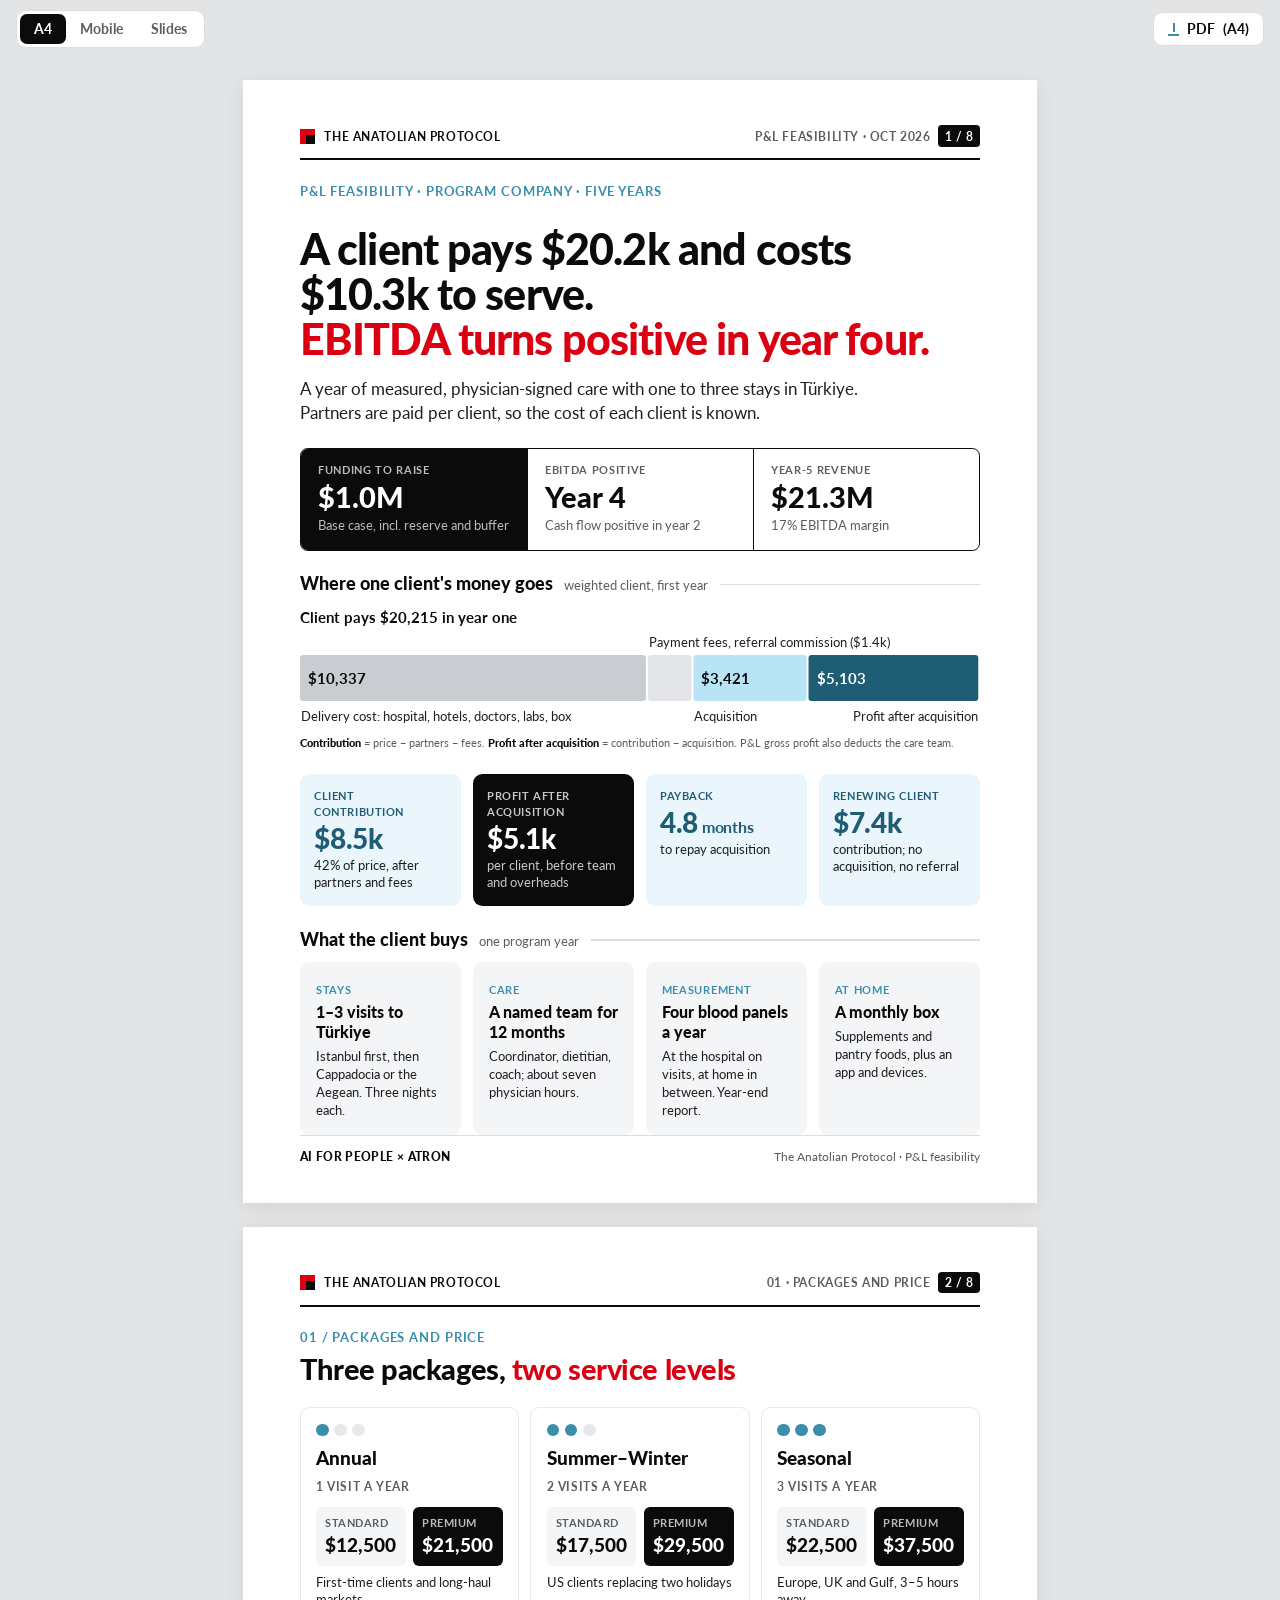
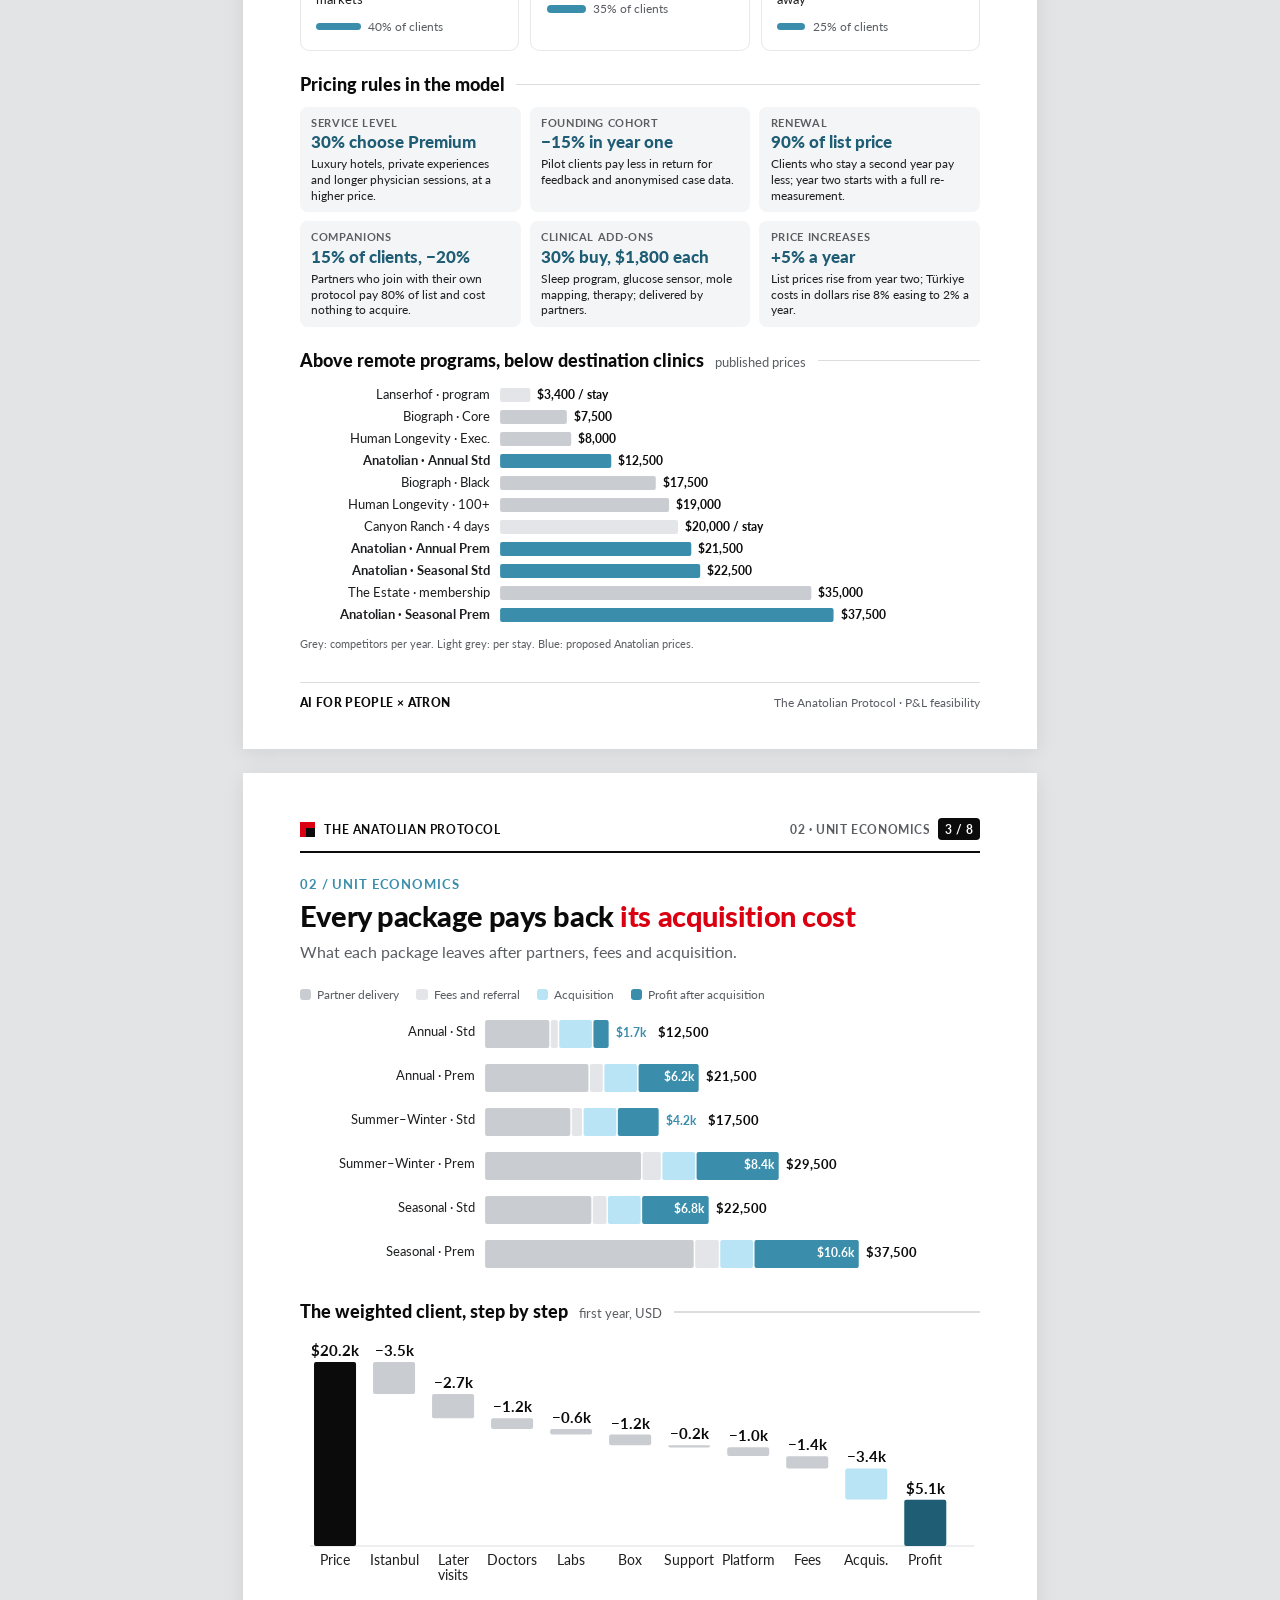
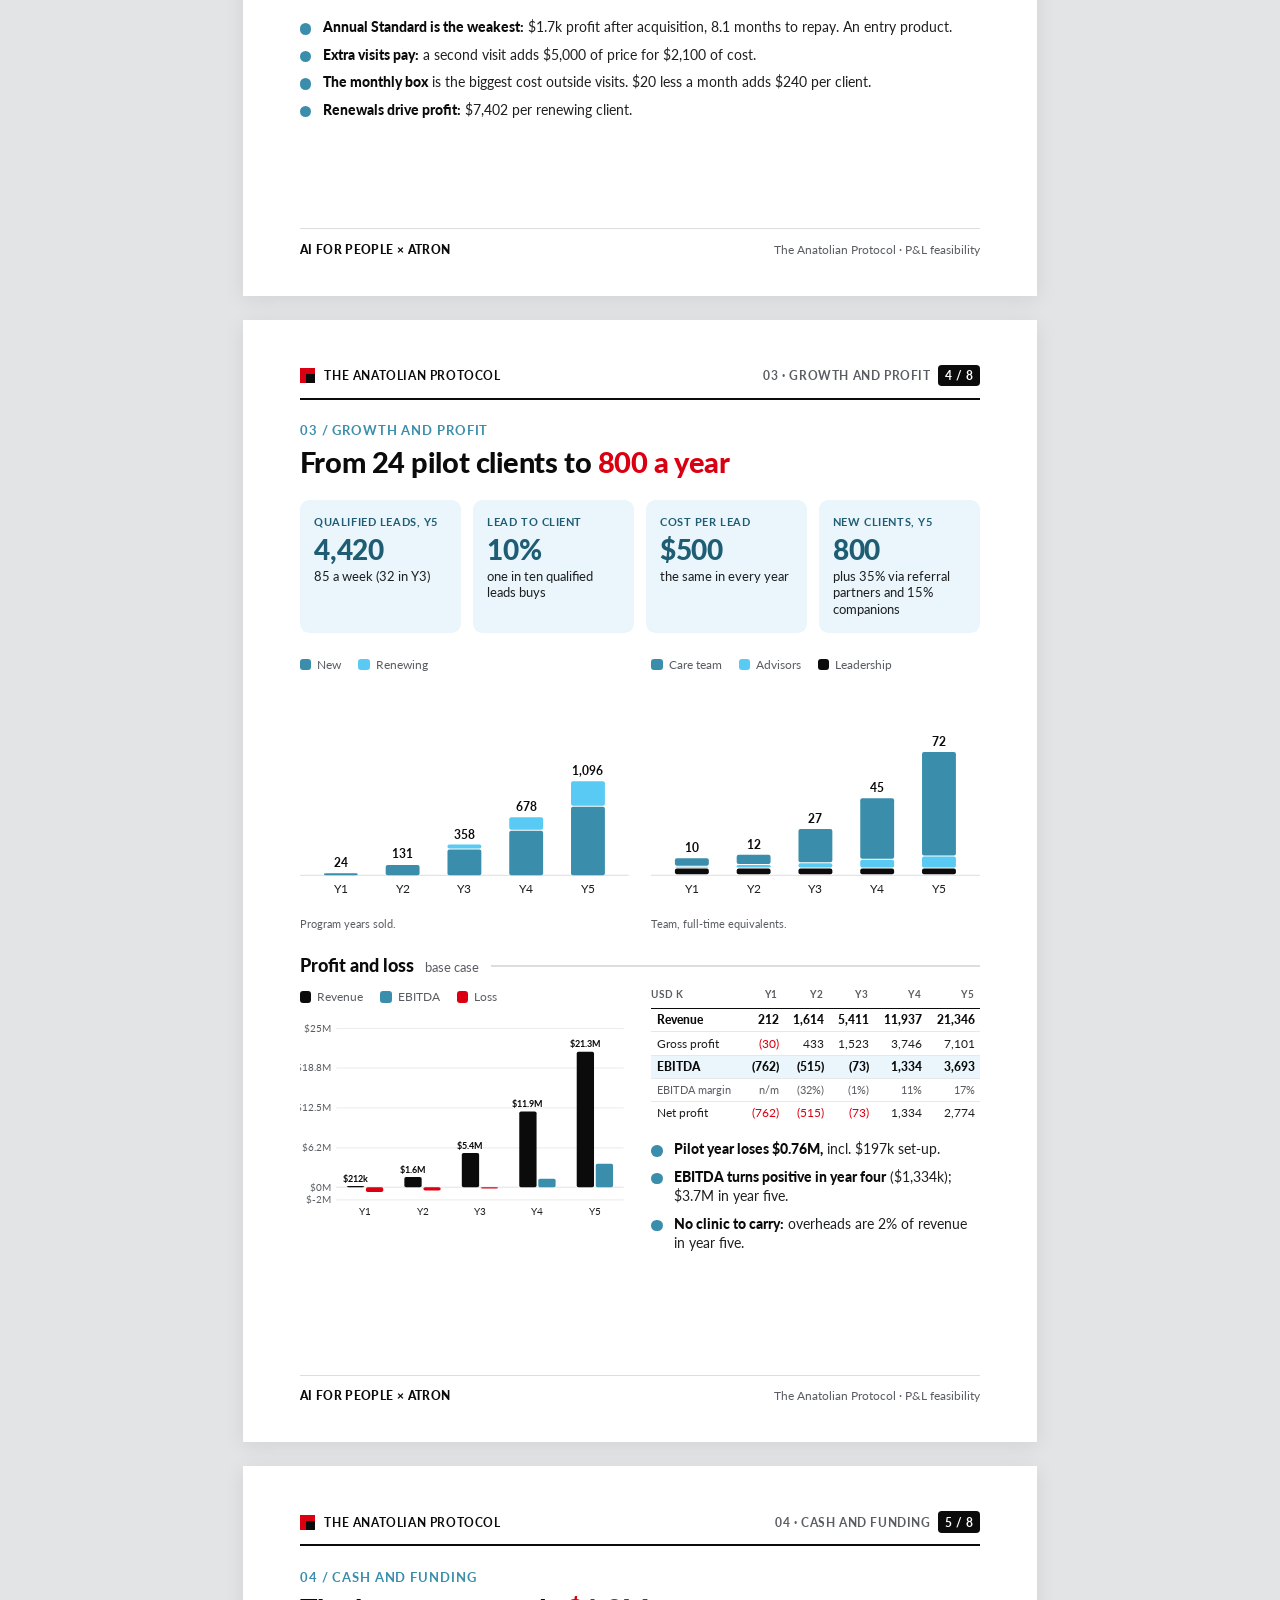
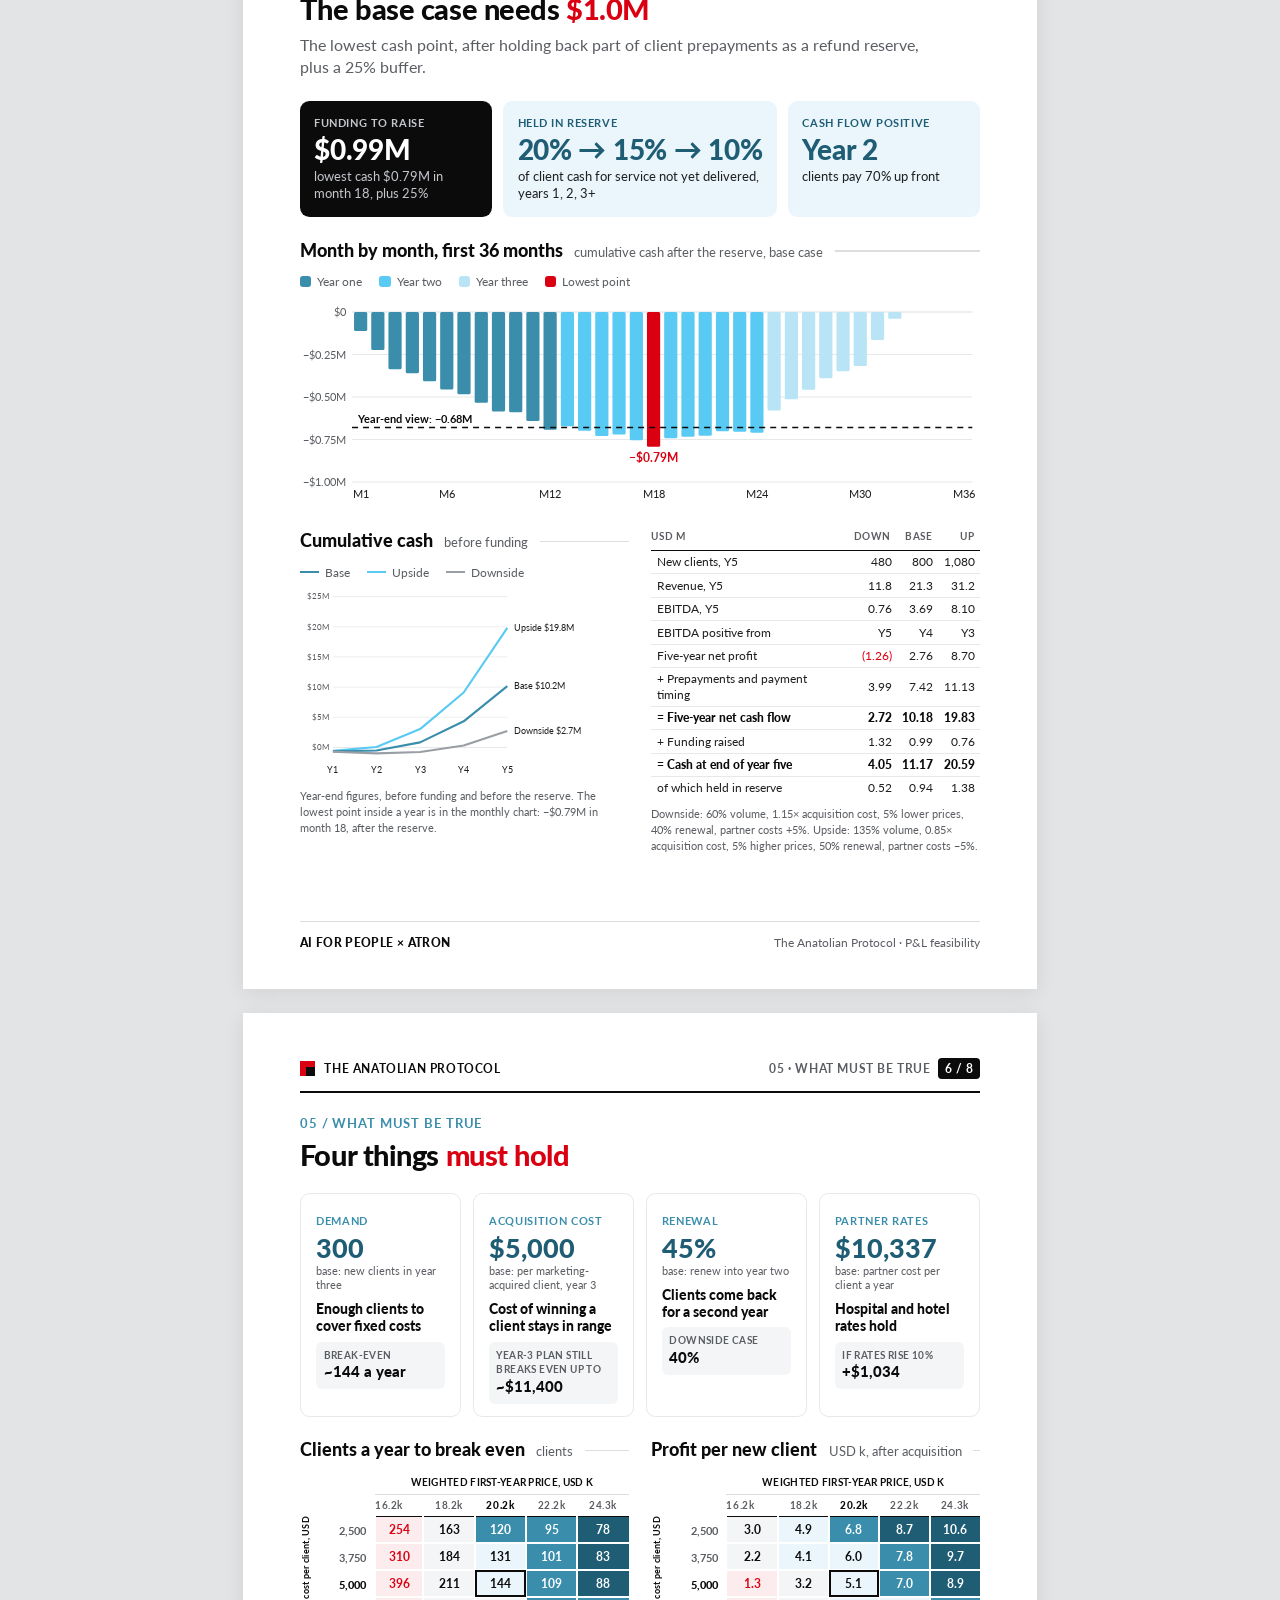
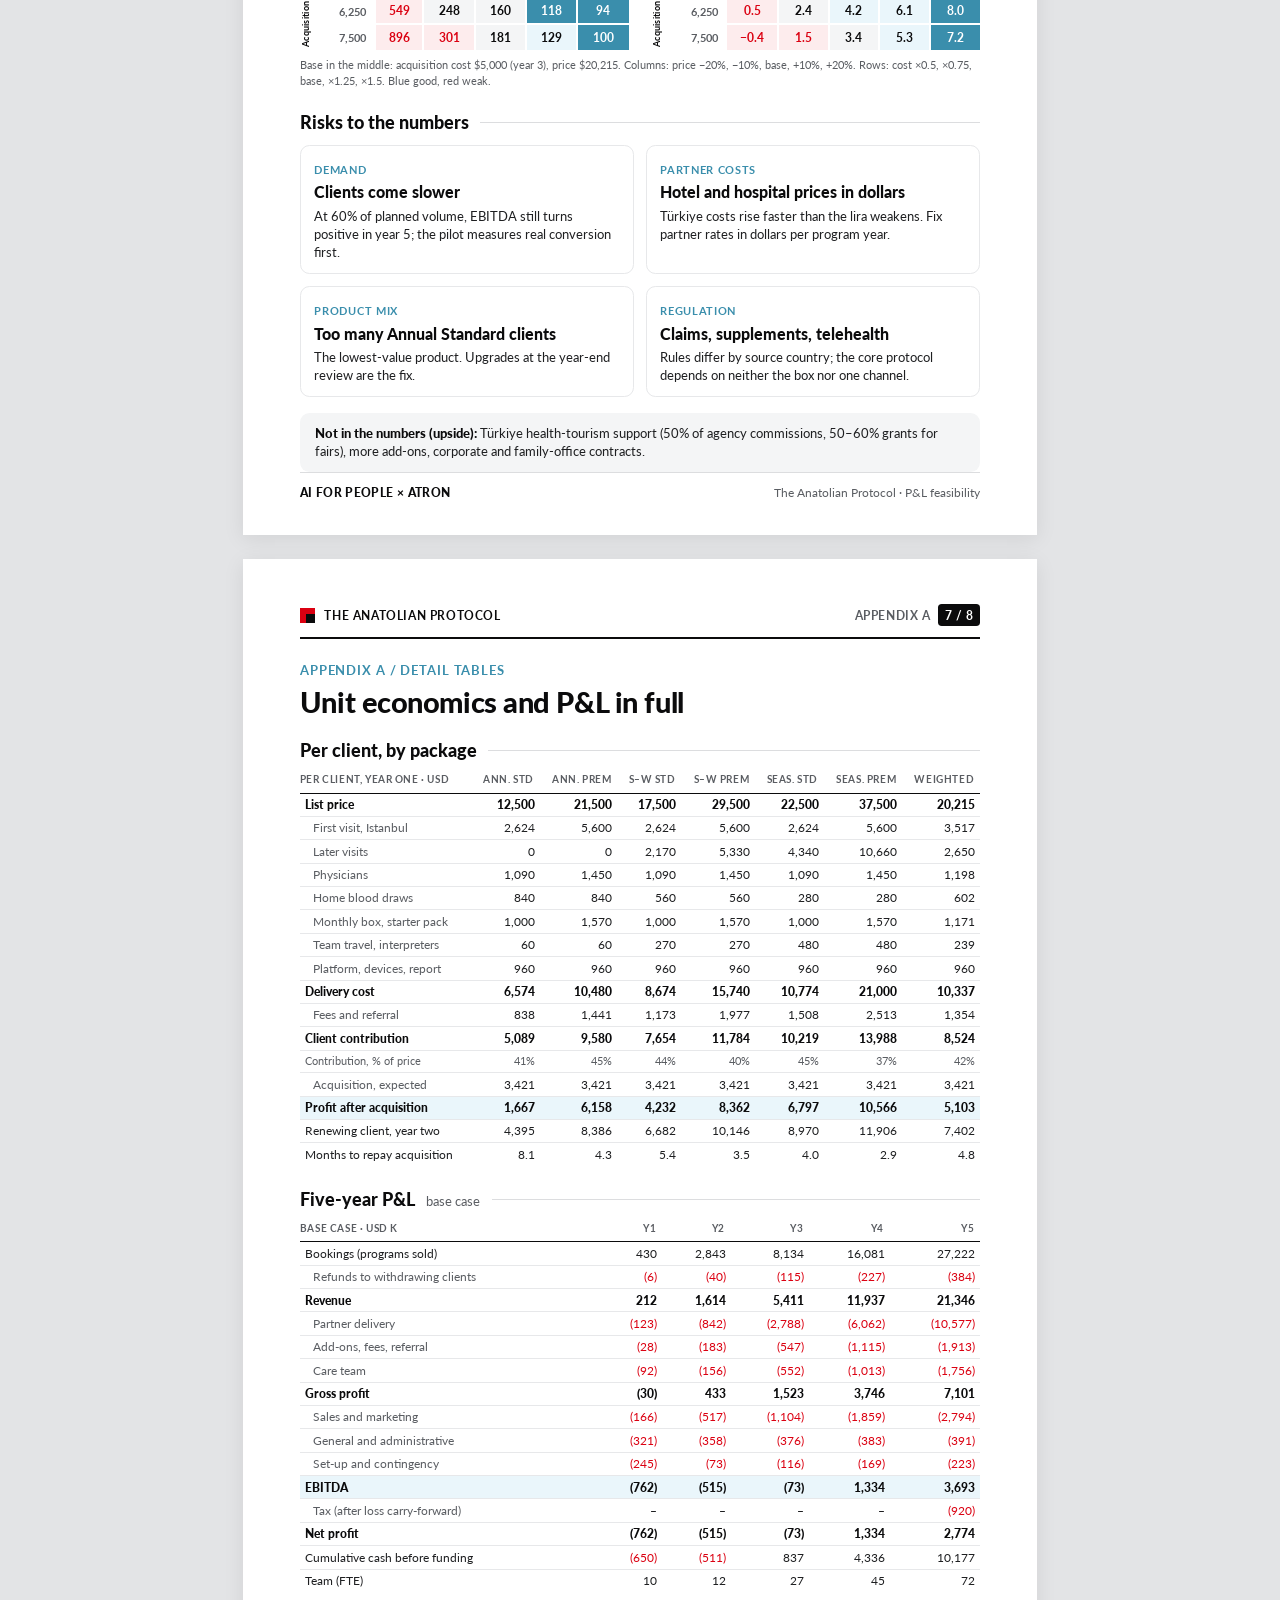
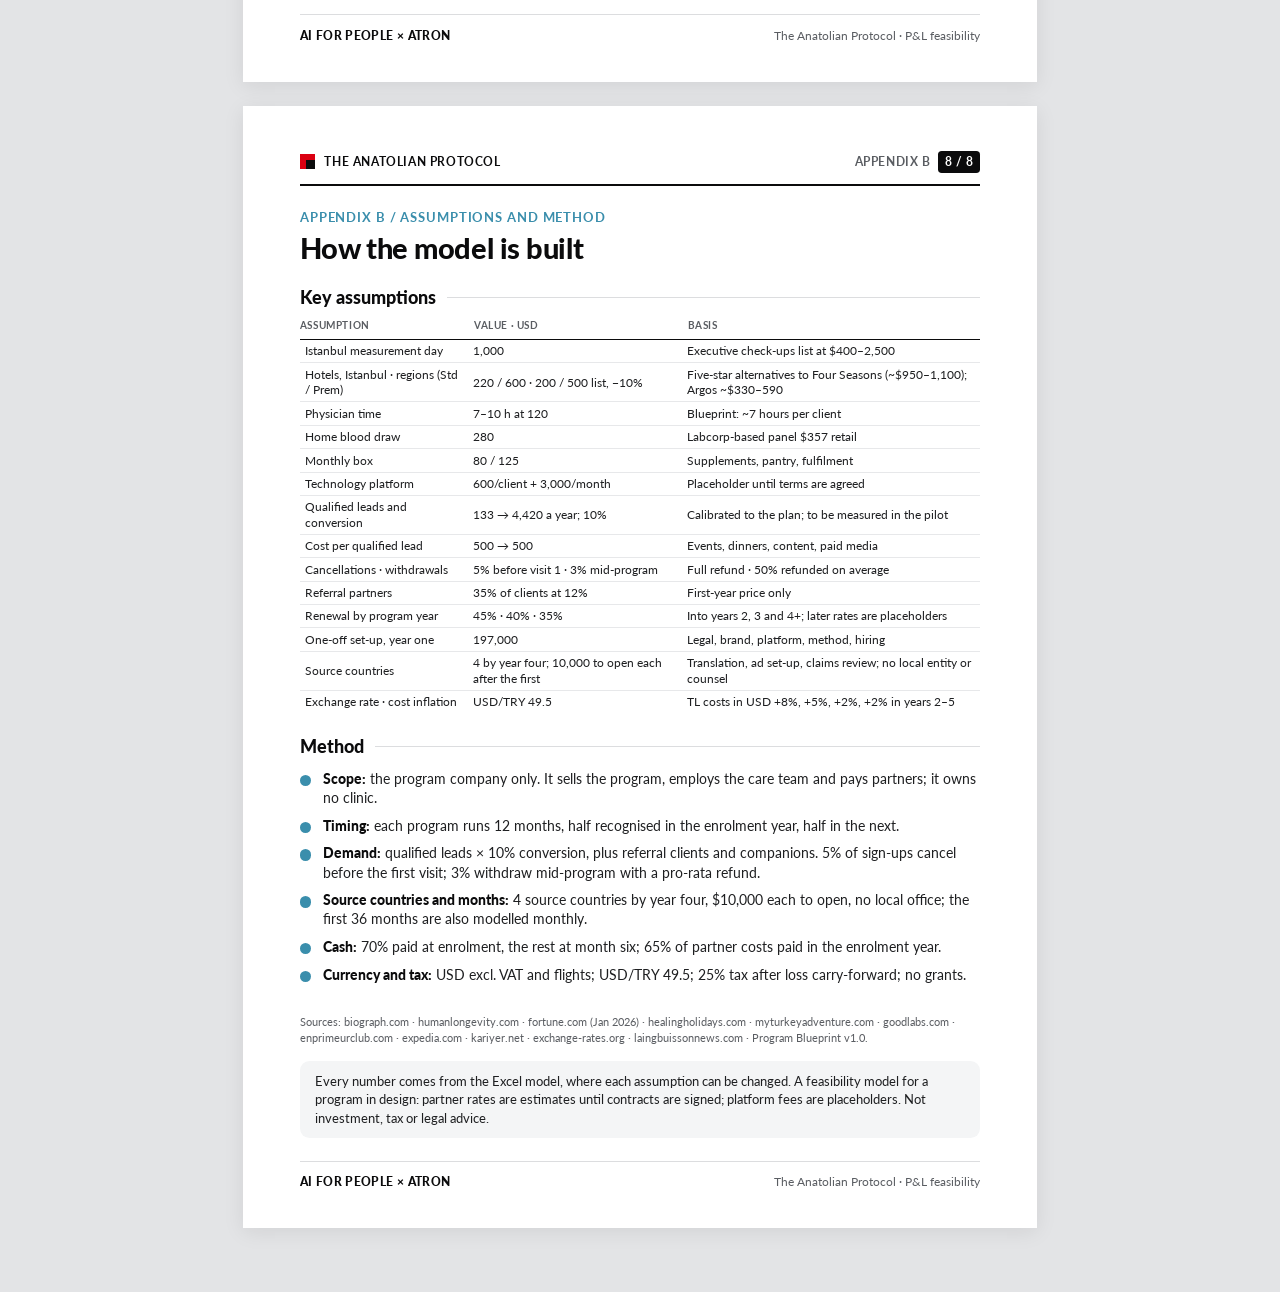
==== commit 139c21a2: "Model v12: kaynak ülke başına $10k, ülke başına yıllık gider yok; nakit grafiği açıklaması Co-Author" ====
--- a/index.html
+++ b/index.html
@@ -395,7 +395,7 @@
 <h1 class="cover-h">A client pays $20.2k and costs $10.3k to serve.<em>EBITDA turns positive in year four.</em></h1>
 <p class="cover-sub">A year of measured, physician-signed care with one to three stays in Türkiye. Partners are paid per client, so the cost of each client is known.</p>
 <div class="facts">
-<div><small>Funding to raise</small><strong>$1.1M</strong><p>Base case, incl. reserve and buffer</p></div>
+<div><small>Funding to raise</small><strong>$1.0M</strong><p>Base case, incl. reserve and buffer</p></div>
 <div><small>EBITDA positive</small><strong>Year 4</strong><p>Cash flow positive in year 2</p></div>
 <div><small>Year-5 revenue</small><strong>$21.3M</strong><p>17% EBITDA margin</p></div>
 </div>
@@ -423,26 +423,26 @@
 <div class="sec"><div class="kpis"><div class="kpi "><small>Qualified leads, Y5</small><strong>4,420</strong><p>85 a week (32 in Y3)</p></div><div class="kpi "><small>Lead to client</small><strong>10%</strong><p>one in ten qualified leads buys</p></div><div class="kpi "><small>Cost per lead</small><strong>$500</strong><p>the same in every year</p></div><div class="kpi "><small>New clients, Y5</small><strong>800</strong><p>plus 35% via referral partners and 15% companions</p></div></div></div>
 <div class="sec split even"><div><div class="legend"><span><i class="" style="background:var(--tb)"></i>New</span><span><i class="" style="background:var(--tl)"></i>Renewing</span></div><div class="fig"><svg class="ch" viewBox="0 0 330 230" role="img" aria-label="Program years sold: new and renewing clients"><line class="axis" x1="0" x2="330" y1="196" y2="196"/><rect class="f-tb" x="24.0" y="193.9" width="34" height="2.1" rx="2"/><text class="val" x="41.0" y="187.9" text-anchor="middle" font-size="12.5">24</text><text class="lbl" x="41.0" y="214" text-anchor="middle" font-size="12.5">Y1</text><rect class="f-tb" x="86.0" y="185.7" width="34" height="10.3" rx="2"/><rect class="f-tl" x="86.0" y="184.7" width="34" height="0.0" rx="2"/><text class="val" x="103.0" y="178.7" text-anchor="middle" font-size="12.5">131</text><text class="lbl" x="103.0" y="214" text-anchor="middle" font-size="12.5">Y2</text><rect class="f-tb" x="148.0" y="170.2" width="34" height="25.8" rx="2"/><rect class="f-tl" x="148.0" y="165.2" width="34" height="4.0" rx="2"/><text class="val" x="165.0" y="159.2" text-anchor="middle" font-size="12.5">358</text><text class="lbl" x="165.0" y="214" text-anchor="middle" font-size="12.5">Y3</text><rect class="f-tb" x="210.0" y="151.3" width="34" height="44.7" rx="2"/><rect class="f-tl" x="210.0" y="137.7" width="34" height="12.6" rx="2"/><text class="val" x="227.0" y="131.7" text-anchor="middle" font-size="12.5">678</text><text class="lbl" x="227.0" y="214" text-anchor="middle" font-size="12.5">Y4</text><rect class="f-tb" x="272.0" y="127.2" width="34" height="68.8" rx="2"/><rect class="f-tl" x="272.0" y="101.7" width="34" height="24.5" rx="2"/><text class="val" x="289.0" y="95.7" text-anchor="middle" font-size="12.5">1,096</text><text class="lbl" x="289.0" y="214" text-anchor="middle" font-size="12.5">Y5</text></svg></div><p class="cap">Program years sold.</p></div>
 <div><div class="legend"><span><i class="" style="background:var(--tb)"></i>Care team</span><span><i class="" style="background:var(--tl)"></i>Advisors</span><span><i class="" style="background:var(--ink)"></i>Leadership</span></div><div class="fig"><svg class="ch" viewBox="0 0 330 230" role="img" aria-label="Team size in full-time equivalents"><line class="axis" x1="0" x2="330" y1="196" y2="196"/><rect class="f-ink" x="24.0" y="189.1" width="34" height="5.9" rx="2"/><rect class="f-tl" x="24.0" y="187.4" width="34" height="0.7" rx="2"/><rect class="f-tb" x="24.0" y="178.8" width="34" height="7.6" rx="2"/><text class="val" x="41.0" y="172.8" text-anchor="middle" font-size="12.5">10</text><text class="lbl" x="41.0" y="214" text-anchor="middle" font-size="12.5">Y1</text><rect class="f-ink" x="86.0" y="189.1" width="34" height="5.9" rx="2"/><rect class="f-tl" x="86.0" y="185.7" width="34" height="2.4" rx="2"/><rect class="f-tb" x="86.0" y="175.4" width="34" height="9.3" rx="2"/><text class="val" x="103.0" y="169.4" text-anchor="middle" font-size="12.5">12</text><text class="lbl" x="103.0" y="214" text-anchor="middle" font-size="12.5">Y2</text><rect class="f-ink" x="148.0" y="189.1" width="34" height="5.9" rx="2"/><rect class="f-tl" x="148.0" y="184.0" width="34" height="4.2" rx="2"/><rect class="f-tb" x="148.0" y="149.6" width="34" height="33.4" rx="2"/><text class="val" x="165.0" y="143.6" text-anchor="middle" font-size="12.5">27</text><text class="lbl" x="165.0" y="214" text-anchor="middle" font-size="12.5">Y3</text><rect class="f-ink" x="210.0" y="189.1" width="34" height="5.9" rx="2"/><rect class="f-tl" x="210.0" y="180.5" width="34" height="7.6" rx="2"/><rect class="f-tb" x="210.0" y="118.6" width="34" height="60.9" rx="2"/><text class="val" x="227.0" y="112.6" text-anchor="middle" font-size="12.5">45</text><text class="lbl" x="227.0" y="214" text-anchor="middle" font-size="12.5">Y4</text><rect class="f-ink" x="272.0" y="189.1" width="34" height="5.9" rx="2"/><rect class="f-tl" x="272.0" y="177.1" width="34" height="11.0" rx="2"/><rect class="f-tb" x="272.0" y="72.2" width="34" height="103.9" rx="2"/><text class="val" x="289.0" y="66.2" text-anchor="middle" font-size="12.5">72</text><text class="lbl" x="289.0" y="214" text-anchor="middle" font-size="12.5">Y5</text></svg></div><p class="cap">Team, full-time equivalents.</p></div></div>
-<div class="sec"><div class="sec-h"><h3>Profit and loss</h3><small>base case</small></div><div class="split even"><div><div class="legend"><span><i class="" style="background:var(--ink)"></i>Revenue</span><span><i class="" style="background:var(--tb)"></i>EBITDA</span><span><i class="" style="background:var(--red)"></i>Loss</span></div><div class="fig"><svg class="ch" viewBox="0 0 380 250" role="img" aria-label="Revenue and EBITDA by year, base case"><line class="grid" x1="42" x2="374" y1="216.0" y2="216.0"/><text x="36" y="220.0" text-anchor="end" font-size="11">$-2M</text><line class="axis" x1="42" x2="374" y1="201.3" y2="201.3"/><text x="36" y="205.3" text-anchor="end" font-size="11">$0M</text><line class="grid" x1="42" x2="374" y1="155.9" y2="155.9"/><text x="36" y="159.9" text-anchor="end" font-size="11">$6.2M</text><line class="grid" x1="42" x2="374" y1="109.7" y2="109.7"/><text x="36" y="113.7" text-anchor="end" font-size="11">$12.5M</text><line class="grid" x1="42" x2="374" y1="63.5" y2="63.5"/><text x="36" y="67.5" text-anchor="end" font-size="11">$18.8M</text><line class="grid" x1="42" x2="374" y1="18.0" y2="18.0"/><text x="36" y="22.0" text-anchor="end" font-size="11">$25M</text><rect class="f-ink" x="54.2" y="199.8" width="20" height="1.6" rx="2"/><rect class="f-red" x="76.2" y="201.3" width="20" height="5.6" rx="2"/><text class="val" x="64.2" y="194.8" text-anchor="middle" font-size="10.5">$212k</text><text class="lbl" x="75.2" y="234" text-anchor="middle" font-size="12">Y1</text><rect class="f-ink" x="120.6" y="189.5" width="20" height="11.8" rx="2"/><rect class="f-red" x="142.6" y="201.3" width="20" height="4.5" rx="2"/><text class="val" x="130.6" y="184.5" text-anchor="middle" font-size="10.5">$1.6M</text><text class="lbl" x="141.6" y="234" text-anchor="middle" font-size="12">Y2</text><rect class="f-ink" x="187.0" y="161.7" width="20" height="39.7" rx="2"/><rect class="f-red" x="209.0" y="201.3" width="20" height="1.5" rx="2"/><text class="val" x="197.0" y="156.7" text-anchor="middle" font-size="10.5">$5.4M</text><text class="lbl" x="208.0" y="234" text-anchor="middle" font-size="12">Y3</text><rect class="f-ink" x="253.4" y="113.8" width="20" height="87.5" rx="2"/><rect class="f-tb" x="275.4" y="192.7" width="20" height="8.6" rx="2"/><text class="val" x="263.4" y="108.8" text-anchor="middle" font-size="10.5">$11.9M</text><text class="lbl" x="274.4" y="234" text-anchor="middle" font-size="12">Y4</text><rect class="f-ink" x="319.8" y="44.8" width="20" height="156.5" rx="2"/><rect class="f-tb" x="341.8" y="174.8" width="20" height="26.5" rx="2"/><text class="val" x="329.8" y="39.8" text-anchor="middle" font-size="10.5">$21.3M</text><text class="lbl" x="340.8" y="234" text-anchor="middle" font-size="12">Y5</text></svg></div></div><div><div class="tw"><table class="t compact"><thead><tr><th>USD k</th><th>Y1</th><th>Y2</th><th>Y3</th><th>Y4</th><th>Y5</th></tr></thead><tbody><tr class="tot"><td>Revenue</td><td>212</td><td>1,614</td><td>5,411</td><td>11,937</td><td>21,346</td></tr><tr><td>Gross profit</td><td class="neg">(30)</td><td>433</td><td>1,523</td><td>3,746</td><td>7,101</td></tr><tr class="tot hl"><td>EBITDA</td><td class="neg">(762)</td><td class="neg">(613)</td><td class="neg">(200)</td><td>1,179</td><td>3,618</td></tr><tr class="sm"><td>EBITDA margin</td><td>n/m</td><td class="neg">(38%)</td><td class="neg">(4%)</td><td>10%</td><td>17%</td></tr><tr><td>Net profit</td><td class="neg">(762)</td><td class="neg">(613)</td><td class="neg">(200)</td><td>1,179</td><td>2,812</td></tr></tbody></table></div><div style="margin-top:4mm"><ul class="pts "><li><b>Pilot year loses $0.76M,</b> incl. $197k set-up.</li><li><b>EBITDA turns positive in year four</b> ($1,179k); $3.6M in year five.</li><li><b>No clinic to carry:</b> overheads are 2% of revenue in year five.</li></ul></div></div></div></div><footer class="foot"><b>AI FOR PEOPLE × ATRON</b><span>The Anatolian Protocol · P&amp;L feasibility</span></footer></article><article class="page" aria-label="Page 5"><div class="top"><span class="mark"><i></i>The Anatolian Protocol</span><span class="pg"><span>04 · Cash and funding</span><b>5 / 8</b></span></div><div class="rule-top"></div>
-<p class="kicker">04 / Cash and funding</p><h2 class="h">The base case needs <em>$1.1M</em></h2>
+<div class="sec"><div class="sec-h"><h3>Profit and loss</h3><small>base case</small></div><div class="split even"><div><div class="legend"><span><i class="" style="background:var(--ink)"></i>Revenue</span><span><i class="" style="background:var(--tb)"></i>EBITDA</span><span><i class="" style="background:var(--red)"></i>Loss</span></div><div class="fig"><svg class="ch" viewBox="0 0 380 250" role="img" aria-label="Revenue and EBITDA by year, base case"><line class="grid" x1="42" x2="374" y1="216.0" y2="216.0"/><text x="36" y="220.0" text-anchor="end" font-size="11">$-2M</text><line class="axis" x1="42" x2="374" y1="201.3" y2="201.3"/><text x="36" y="205.3" text-anchor="end" font-size="11">$0M</text><line class="grid" x1="42" x2="374" y1="155.9" y2="155.9"/><text x="36" y="159.9" text-anchor="end" font-size="11">$6.2M</text><line class="grid" x1="42" x2="374" y1="109.7" y2="109.7"/><text x="36" y="113.7" text-anchor="end" font-size="11">$12.5M</text><line class="grid" x1="42" x2="374" y1="63.5" y2="63.5"/><text x="36" y="67.5" text-anchor="end" font-size="11">$18.8M</text><line class="grid" x1="42" x2="374" y1="18.0" y2="18.0"/><text x="36" y="22.0" text-anchor="end" font-size="11">$25M</text><rect class="f-ink" x="54.2" y="199.8" width="20" height="1.6" rx="2"/><rect class="f-red" x="76.2" y="201.3" width="20" height="5.6" rx="2"/><text class="val" x="64.2" y="194.8" text-anchor="middle" font-size="10.5">$212k</text><text class="lbl" x="75.2" y="234" text-anchor="middle" font-size="12">Y1</text><rect class="f-ink" x="120.6" y="189.5" width="20" height="11.8" rx="2"/><rect class="f-red" x="142.6" y="201.3" width="20" height="3.8" rx="2"/><text class="val" x="130.6" y="184.5" text-anchor="middle" font-size="10.5">$1.6M</text><text class="lbl" x="141.6" y="234" text-anchor="middle" font-size="12">Y2</text><rect class="f-ink" x="187.0" y="161.7" width="20" height="39.7" rx="2"/><rect class="f-red" x="209.0" y="201.3" width="20" height="1.5" rx="2"/><text class="val" x="197.0" y="156.7" text-anchor="middle" font-size="10.5">$5.4M</text><text class="lbl" x="208.0" y="234" text-anchor="middle" font-size="12">Y3</text><rect class="f-ink" x="253.4" y="113.8" width="20" height="87.5" rx="2"/><rect class="f-tb" x="275.4" y="191.6" width="20" height="9.8" rx="2"/><text class="val" x="263.4" y="108.8" text-anchor="middle" font-size="10.5">$11.9M</text><text class="lbl" x="274.4" y="234" text-anchor="middle" font-size="12">Y4</text><rect class="f-ink" x="319.8" y="44.8" width="20" height="156.5" rx="2"/><rect class="f-tb" x="341.8" y="174.2" width="20" height="27.1" rx="2"/><text class="val" x="329.8" y="39.8" text-anchor="middle" font-size="10.5">$21.3M</text><text class="lbl" x="340.8" y="234" text-anchor="middle" font-size="12">Y5</text></svg></div></div><div><div class="tw"><table class="t compact"><thead><tr><th>USD k</th><th>Y1</th><th>Y2</th><th>Y3</th><th>Y4</th><th>Y5</th></tr></thead><tbody><tr class="tot"><td>Revenue</td><td>212</td><td>1,614</td><td>5,411</td><td>11,937</td><td>21,346</td></tr><tr><td>Gross profit</td><td class="neg">(30)</td><td>433</td><td>1,523</td><td>3,746</td><td>7,101</td></tr><tr class="tot hl"><td>EBITDA</td><td class="neg">(762)</td><td class="neg">(515)</td><td class="neg">(73)</td><td>1,334</td><td>3,693</td></tr><tr class="sm"><td>EBITDA margin</td><td>n/m</td><td class="neg">(32%)</td><td class="neg">(1%)</td><td>11%</td><td>17%</td></tr><tr><td>Net profit</td><td class="neg">(762)</td><td class="neg">(515)</td><td class="neg">(73)</td><td>1,334</td><td>2,774</td></tr></tbody></table></div><div style="margin-top:4mm"><ul class="pts "><li><b>Pilot year loses $0.76M,</b> incl. $197k set-up.</li><li><b>EBITDA turns positive in year four</b> ($1,334k); $3.7M in year five.</li><li><b>No clinic to carry:</b> overheads are 2% of revenue in year five.</li></ul></div></div></div></div><footer class="foot"><b>AI FOR PEOPLE × ATRON</b><span>The Anatolian Protocol · P&amp;L feasibility</span></footer></article><article class="page" aria-label="Page 5"><div class="top"><span class="mark"><i></i>The Anatolian Protocol</span><span class="pg"><span>04 · Cash and funding</span><b>5 / 8</b></span></div><div class="rule-top"></div>
+<p class="kicker">04 / Cash and funding</p><h2 class="h">The base case needs <em>$1.0M</em></h2>
 <p class="sub">The lowest cash point, after holding back part of client prepayments as a refund reserve, plus a 25% buffer.</p>
-<div class="sec"><div class="kpis k3"><div class="kpi dark"><small>Funding to raise</small><strong>$1.10M</strong><p>lowest cash $0.88M in month 18, plus 25%</p></div><div class="kpi "><small>Held in reserve</small><strong>20% → 15% → 10%</strong><p>of client cash for service not yet delivered, years 1, 2, 3+</p></div><div class="kpi "><small>Cash flow positive</small><strong>Year 2</strong><p>clients pay 70% up front</p></div></div></div>
-<div class="sec"><div class="sec-h"><h3>Month by month, first 36 months</h3><small>cumulative cash after the reserve, base case</small></div><div class="legend"><span><i class="" style="background:var(--tb)"></i>Year one</span><span><i class="" style="background:var(--tl)"></i>Year two</span><span><i class="" style="background:var(--blue-line)"></i>Year three</span><span><i class="" style="background:var(--red)"></i>Lowest point</span></div><div class="fig"><svg class="ch" viewBox="0 0 680 210" role="img" aria-label="Cumulative cash month by month, first 36 months"><line class="axis" x1="52" x2="672" y1="14.0" y2="14.0"/><text x="46" y="18.0" text-anchor="end" font-size="11">$0</text><line class="grid" x1="52" x2="672" y1="56.5" y2="56.5"/><text x="46" y="60.5" text-anchor="end" font-size="11">−$0.25M</text><line class="grid" x1="52" x2="672" y1="99.0" y2="99.0"/><text x="46" y="103.0" text-anchor="end" font-size="11">−$0.50M</text><line class="grid" x1="52" x2="672" y1="141.5" y2="141.5"/><text x="46" y="145.5" text-anchor="end" font-size="11">−$0.75M</text><line class="grid" x1="52" x2="672" y1="184.0" y2="184.0"/><text x="46" y="188.0" text-anchor="end" font-size="11">−$1.00M</text><rect class="f-tb" x="54.0" y="14.0" width="13.2" height="19.0" rx="1.5"/><text class="lbl" x="60.6" y="200" text-anchor="middle" font-size="11">M1</text><rect class="f-tb" x="71.2" y="14.0" width="13.2" height="38.1" rx="1.5"/><rect class="f-tb" x="88.4" y="14.0" width="13.2" height="57.1" rx="1.5"/><rect class="f-tb" x="105.7" y="14.0" width="13.2" height="61.3" rx="1.5"/><rect class="f-tb" x="122.9" y="14.0" width="13.2" height="69.3" rx="1.5"/><rect class="f-tb" x="140.1" y="14.0" width="13.2" height="77.4" rx="1.5"/><text class="lbl" x="146.7" y="200" text-anchor="middle" font-size="11">M6</text><rect class="f-tb" x="157.3" y="14.0" width="13.2" height="82.1" rx="1.5"/><rect class="f-tb" x="174.6" y="14.0" width="13.2" height="90.8" rx="1.5"/><rect class="f-tb" x="191.8" y="14.0" width="13.2" height="99.5" rx="1.5"/><rect class="f-tb" x="209.0" y="14.0" width="13.2" height="100.3" rx="1.5"/><rect class="f-tb" x="226.2" y="14.0" width="13.2" height="109.0" rx="1.5"/><rect class="f-tb" x="243.4" y="14.0" width="13.2" height="117.7" rx="1.5"/><text class="lbl" x="250.1" y="200" text-anchor="middle" font-size="11">M12</text><rect class="f-tl" x="260.7" y="14.0" width="13.2" height="126.6" rx="1.5"/><rect class="f-tl" x="277.9" y="14.0" width="13.2" height="131.5" rx="1.5"/><rect class="f-tl" x="295.1" y="14.0" width="13.2" height="137.0" rx="1.5"/><rect class="f-tl" x="312.3" y="14.0" width="13.2" height="136.0" rx="1.5"/><rect class="f-tl" x="329.6" y="14.0" width="13.2" height="142.2" rx="1.5"/><rect class="f-red" x="346.8" y="14.0" width="13.2" height="149.0" rx="1.5"/><text class="lbl" x="353.4" y="200" text-anchor="middle" font-size="11">M18</text><rect class="f-tl" x="364.0" y="14.0" width="13.2" height="140.8" rx="1.5"/><rect class="f-tl" x="381.2" y="14.0" width="13.2" height="139.8" rx="1.5"/><rect class="f-tl" x="398.4" y="14.0" width="13.2" height="139.3" rx="1.5"/><rect class="f-tl" x="415.7" y="14.0" width="13.2" height="135.2" rx="1.5"/><rect class="f-tl" x="432.9" y="14.0" width="13.2" height="135.9" rx="1.5"/><rect class="f-tl" x="450.1" y="14.0" width="13.2" height="137.3" rx="1.5"/><text class="lbl" x="456.7" y="200" text-anchor="middle" font-size="11">M24</text><rect class="f-soft" x="467.3" y="14.0" width="13.2" height="128.5" rx="1.5"/><rect class="f-soft" x="484.6" y="14.0" width="13.2" height="118.1" rx="1.5"/><rect class="f-soft" x="501.8" y="14.0" width="13.2" height="109.2" rx="1.5"/><rect class="f-soft" x="519.0" y="14.0" width="13.2" height="98.5" rx="1.5"/><rect class="f-soft" x="536.2" y="14.0" width="13.2" height="92.3" rx="1.5"/><rect class="f-soft" x="553.4" y="14.0" width="13.2" height="87.7" rx="1.5"/><text class="lbl" x="560.1" y="200" text-anchor="middle" font-size="11">M30</text><rect class="f-soft" x="570.7" y="14.0" width="13.2" height="62.6" rx="1.5"/><rect class="f-soft" x="587.9" y="14.0" width="13.2" height="42.0" rx="1.5"/><rect class="f-soft" x="605.1" y="14.0" width="13.2" height="23.0" rx="1.5"/><rect class="f-soft" x="622.3" y="14.0" width="13.2" height="3.5" rx="1.5"/><rect class="f-soft" x="639.6" y="14.0" width="13.2" height="-12.5" rx="1.5"/><rect class="f-soft" x="656.8" y="14.0" width="13.2" height="-27.0" rx="1.5"/><text class="lbl" x="663.4" y="200" text-anchor="middle" font-size="11">M36</text><text x="353.4" y="178.0" text-anchor="middle" font-size="11.5" font-weight="700" style="fill:var(--red)">−$0.88M</text><line x1="52" x2="672" y1="142.6" y2="142.6" class="s-ink" stroke-width="1.5" stroke-dasharray="6 5"/><text x="58" y="137.6" font-size="11" class="val">Year-end view: −0.76M</text></svg></div></div>
-<div class="sec split even"><div><div class="sec-h"><h3>Cumulative cash</h3><small>before funding</small></div><div class="legend"><span><i class="ln" style="background:var(--tb)"></i>Base</span><span><i class="ln" style="background:var(--tl)"></i>Upside</span><span><i class="ln" style="background:#9a9ea5"></i>Downside</span></div><div class="fig"><svg class="ch" viewBox="0 0 460 270" role="img" aria-label="Cumulative cash before funding by scenario"><line class="axis" x1="46" x2="290" y1="223.1" y2="223.1"/><text x="40" y="227.1" text-anchor="end" font-size="11">$0M</text><line class="grid" x1="46" x2="290" y1="180.9" y2="180.9"/><text x="40" y="184.9" text-anchor="end" font-size="11">$5M</text><line class="grid" x1="46" x2="290" y1="138.7" y2="138.7"/><text x="40" y="142.7" text-anchor="end" font-size="11">$10M</text><line class="grid" x1="46" x2="290" y1="96.4" y2="96.4"/><text x="40" y="100.4" text-anchor="end" font-size="11">$15M</text><line class="grid" x1="46" x2="290" y1="54.2" y2="54.2"/><text x="40" y="58.2" text-anchor="end" font-size="11">$20M</text><line class="grid" x1="46" x2="290" y1="12.0" y2="12.0"/><text x="40" y="16.0" text-anchor="end" font-size="11">$25M</text><text class="lbl" x="46.0" y="259" text-anchor="middle" font-size="12">Y1</text><text class="lbl" x="107.0" y="259" text-anchor="middle" font-size="12">Y2</text><text class="lbl" x="168.0" y="259" text-anchor="middle" font-size="12">Y3</text><text class="lbl" x="229.0" y="259" text-anchor="middle" font-size="12">Y4</text><text class="lbl" x="290.0" y="259" text-anchor="middle" font-size="12">Y5</text><polyline class="s-tl" points="46.0,227.9 107.0,223.3 168.0,199.3 229.0,148.6 290.0,58.6" fill="none" stroke-width="3" stroke-linejoin="round"/><polyline class="s-tb" points="46.0,228.6 107.0,228.3 168.0,218.0 229.0,189.7 290.0,140.1" fill="none" stroke-width="3" stroke-linejoin="round"/><polyline class="s-cost" points="46.0,229.1 107.0,232.2 168.0,231.4 229.0,223.6 290.0,204.0" fill="none" stroke-width="3" stroke-linejoin="round"/><text class="lbl" x="300" y="62.6" font-size="12">Upside $19.5M</text><text class="lbl" x="300" y="144.1" font-size="12">Base $9.8M</text><text class="lbl" x="300" y="208.0" font-size="12">Downside $2.3M</text><circle class="f-red" cx="46.0" cy="228.6" r="5"/><text x="50.0" y="198.6" font-size="11.5" font-weight="700" style="fill:var(--red)">Base low point ($0.65M)</text></svg></div></div><div><div class="tw"><table class="t compact"><thead><tr><th>USD M</th><th>Down</th><th>Base</th><th>Up</th></tr></thead><tbody><tr><td>New clients, Y5</td><td>480</td><td>800</td><td>1,080</td></tr><tr><td>Revenue, Y5</td><td>11.8</td><td>21.3</td><td>31.2</td></tr><tr><td>EBITDA, Y5</td><td>0.69</td><td>3.62</td><td>8.03</td></tr><tr><td>EBITDA positive from</td><td>Y5</td><td>Y4</td><td>Y3</td></tr><tr><td>Five-year net profit</td><td class="neg">(1.72)</td><td>2.42</td><td>8.36</td></tr><tr><td>+ Prepayments and payment timing</td><td>3.99</td><td>7.42</td><td>11.13</td></tr><tr class="tot"><td>= Five-year net cash flow</td><td>2.27</td><td>9.83</td><td>19.48</td></tr><tr><td>+ Funding raised</td><td>1.45</td><td>1.10</td><td>0.76</td></tr><tr class="tot"><td>= Cash at end of year five</td><td>3.72</td><td>10.93</td><td>20.25</td></tr><tr><td>of which held in reserve</td><td>0.52</td><td>0.94</td><td>1.38</td></tr></tbody></table></div><p class="cap">Downside: 60% volume, 1.15× acquisition cost, 5% lower prices, 40% renewal, partner costs +5%. Upside: 135% volume, 0.85× acquisition cost, 5% higher prices, 50% renewal, partner costs −5%.</p></div></div><footer class="foot"><b>AI FOR PEOPLE × ATRON</b><span>The Anatolian Protocol · P&amp;L feasibility</span></footer></article><article class="page" aria-label="Page 6"><div class="top"><span class="mark"><i></i>The Anatolian Protocol</span><span class="pg"><span>05 · What must be true</span><b>6 / 8</b></span></div><div class="rule-top"></div>
+<div class="sec"><div class="kpis k3"><div class="kpi dark"><small>Funding to raise</small><strong>$0.99M</strong><p>lowest cash $0.79M in month 18, plus 25%</p></div><div class="kpi "><small>Held in reserve</small><strong>20% → 15% → 10%</strong><p>of client cash for service not yet delivered, years 1, 2, 3+</p></div><div class="kpi "><small>Cash flow positive</small><strong>Year 2</strong><p>clients pay 70% up front</p></div></div></div>
+<div class="sec"><div class="sec-h"><h3>Month by month, first 36 months</h3><small>cumulative cash after the reserve, base case</small></div><div class="legend"><span><i class="" style="background:var(--tb)"></i>Year one</span><span><i class="" style="background:var(--tl)"></i>Year two</span><span><i class="" style="background:var(--blue-line)"></i>Year three</span><span><i class="" style="background:var(--red)"></i>Lowest point</span></div><div class="fig"><svg class="ch" viewBox="0 0 680 210" role="img" aria-label="Cumulative cash month by month, first 36 months"><line class="axis" x1="52" x2="672" y1="14.0" y2="14.0"/><text x="46" y="18.0" text-anchor="end" font-size="11">$0</text><line class="grid" x1="52" x2="672" y1="56.5" y2="56.5"/><text x="46" y="60.5" text-anchor="end" font-size="11">−$0.25M</text><line class="grid" x1="52" x2="672" y1="99.0" y2="99.0"/><text x="46" y="103.0" text-anchor="end" font-size="11">−$0.50M</text><line class="grid" x1="52" x2="672" y1="141.5" y2="141.5"/><text x="46" y="145.5" text-anchor="end" font-size="11">−$0.75M</text><line class="grid" x1="52" x2="672" y1="184.0" y2="184.0"/><text x="46" y="188.0" text-anchor="end" font-size="11">−$1.00M</text><rect class="f-tb" x="54.0" y="14.0" width="13.2" height="19.0" rx="1.5"/><text class="lbl" x="60.6" y="200" text-anchor="middle" font-size="11">M1</text><rect class="f-tb" x="71.2" y="14.0" width="13.2" height="38.1" rx="1.5"/><rect class="f-tb" x="88.4" y="14.0" width="13.2" height="57.1" rx="1.5"/><rect class="f-tb" x="105.7" y="14.0" width="13.2" height="61.3" rx="1.5"/><rect class="f-tb" x="122.9" y="14.0" width="13.2" height="69.3" rx="1.5"/><rect class="f-tb" x="140.1" y="14.0" width="13.2" height="77.4" rx="1.5"/><text class="lbl" x="146.7" y="200" text-anchor="middle" font-size="11">M6</text><rect class="f-tb" x="157.3" y="14.0" width="13.2" height="82.1" rx="1.5"/><rect class="f-tb" x="174.6" y="14.0" width="13.2" height="90.8" rx="1.5"/><rect class="f-tb" x="191.8" y="14.0" width="13.2" height="99.5" rx="1.5"/><rect class="f-tb" x="209.0" y="14.0" width="13.2" height="100.3" rx="1.5"/><rect class="f-tb" x="226.2" y="14.0" width="13.2" height="109.0" rx="1.5"/><rect class="f-tb" x="243.4" y="14.0" width="13.2" height="117.7" rx="1.5"/><text class="lbl" x="250.1" y="200" text-anchor="middle" font-size="11">M12</text><rect class="f-tl" x="260.7" y="14.0" width="13.2" height="114.3" rx="1.5"/><rect class="f-tl" x="277.9" y="14.0" width="13.2" height="118.8" rx="1.5"/><rect class="f-tl" x="295.1" y="14.0" width="13.2" height="123.9" rx="1.5"/><rect class="f-tl" x="312.3" y="14.0" width="13.2" height="122.5" rx="1.5"/><rect class="f-tl" x="329.6" y="14.0" width="13.2" height="128.3" rx="1.5"/><rect class="f-red" x="346.8" y="14.0" width="13.2" height="134.7" rx="1.5"/><text class="lbl" x="353.4" y="200" text-anchor="middle" font-size="11">M18</text><rect class="f-tl" x="364.0" y="14.0" width="13.2" height="126.1" rx="1.5"/><rect class="f-tl" x="381.2" y="14.0" width="13.2" height="124.6" rx="1.5"/><rect class="f-tl" x="398.4" y="14.0" width="13.2" height="123.8" rx="1.5"/><rect class="f-tl" x="415.7" y="14.0" width="13.2" height="119.3" rx="1.5"/><rect class="f-tl" x="432.9" y="14.0" width="13.2" height="119.6" rx="1.5"/><rect class="f-tl" x="450.1" y="14.0" width="13.2" height="120.6" rx="1.5"/><text class="lbl" x="456.7" y="200" text-anchor="middle" font-size="11">M24</text><rect class="f-soft" x="467.3" y="14.0" width="13.2" height="98.5" rx="1.5"/><rect class="f-soft" x="484.6" y="14.0" width="13.2" height="87.3" rx="1.5"/><rect class="f-soft" x="501.8" y="14.0" width="13.2" height="77.7" rx="1.5"/><rect class="f-soft" x="519.0" y="14.0" width="13.2" height="66.2" rx="1.5"/><rect class="f-soft" x="536.2" y="14.0" width="13.2" height="59.3" rx="1.5"/><rect class="f-soft" x="553.4" y="14.0" width="13.2" height="53.9" rx="1.5"/><text class="lbl" x="560.1" y="200" text-anchor="middle" font-size="11">M30</text><rect class="f-soft" x="570.7" y="14.0" width="13.2" height="28.1" rx="1.5"/><rect class="f-soft" x="587.9" y="14.0" width="13.2" height="6.7" rx="1.5"/><rect class="f-soft" x="605.1" y="14.0" width="13.2" height="-13.1" rx="1.5"/><rect class="f-soft" x="622.3" y="14.0" width="13.2" height="-33.3" rx="1.5"/><rect class="f-soft" x="639.6" y="14.0" width="13.2" height="-50.1" rx="1.5"/><rect class="f-soft" x="656.8" y="14.0" width="13.2" height="-65.4" rx="1.5"/><text class="lbl" x="663.4" y="200" text-anchor="middle" font-size="11">M36</text><text x="353.4" y="163.7" text-anchor="middle" font-size="11.5" font-weight="700" style="fill:var(--red)">−$0.79M</text><line x1="52" x2="672" y1="129.5" y2="129.5" class="s-ink" stroke-width="1.5" stroke-dasharray="6 5"/><text x="58" y="124.5" font-size="11" class="val">Year-end view: −0.68M</text></svg></div></div>
+<div class="sec split even"><div><div class="sec-h"><h3>Cumulative cash</h3><small>before funding</small></div><div class="legend"><span><i class="ln" style="background:var(--tb)"></i>Base</span><span><i class="ln" style="background:var(--tl)"></i>Upside</span><span><i class="ln" style="background:#9a9ea5"></i>Downside</span></div><div class="fig"><svg class="ch" viewBox="0 0 460 270" role="img" aria-label="Cumulative cash before funding by scenario"><line class="axis" x1="46" x2="290" y1="223.1" y2="223.1"/><text x="40" y="227.1" text-anchor="end" font-size="11">$0M</text><line class="grid" x1="46" x2="290" y1="180.9" y2="180.9"/><text x="40" y="184.9" text-anchor="end" font-size="11">$5M</text><line class="grid" x1="46" x2="290" y1="138.7" y2="138.7"/><text x="40" y="142.7" text-anchor="end" font-size="11">$10M</text><line class="grid" x1="46" x2="290" y1="96.4" y2="96.4"/><text x="40" y="100.4" text-anchor="end" font-size="11">$15M</text><line class="grid" x1="46" x2="290" y1="54.2" y2="54.2"/><text x="40" y="58.2" text-anchor="end" font-size="11">$20M</text><line class="grid" x1="46" x2="290" y1="12.0" y2="12.0"/><text x="40" y="16.0" text-anchor="end" font-size="11">$25M</text><text class="lbl" x="46.0" y="259" text-anchor="middle" font-size="12">Y1</text><text class="lbl" x="107.0" y="259" text-anchor="middle" font-size="12">Y2</text><text class="lbl" x="168.0" y="259" text-anchor="middle" font-size="12">Y3</text><text class="lbl" x="229.0" y="259" text-anchor="middle" font-size="12">Y4</text><text class="lbl" x="290.0" y="259" text-anchor="middle" font-size="12">Y5</text><polyline class="s-tl" points="46.0,227.9 107.0,222.5 168.0,197.4 229.0,146.2 290.0,55.7" fill="none" stroke-width="3" stroke-linejoin="round"/><polyline class="s-tb" points="46.0,228.6 107.0,227.4 168.0,216.0 229.0,186.5 290.0,137.2" fill="none" stroke-width="3" stroke-linejoin="round"/><polyline class="s-cost" points="46.0,229.1 107.0,231.4 168.0,229.5 229.0,220.4 290.0,200.1" fill="none" stroke-width="3" stroke-linejoin="round"/><text class="lbl" x="300" y="59.7" font-size="12">Upside $19.8M</text><text class="lbl" x="300" y="141.2" font-size="12">Base $10.2M</text><text class="lbl" x="300" y="204.1" font-size="12">Downside $2.7M</text></svg></div><p class="cap">Year-end figures, before funding and before the reserve. The lowest point inside a year is in the monthly chart: −$0.79M in month 18, after the reserve.</p></div><div><div class="tw"><table class="t compact"><thead><tr><th>USD M</th><th>Down</th><th>Base</th><th>Up</th></tr></thead><tbody><tr><td>New clients, Y5</td><td>480</td><td>800</td><td>1,080</td></tr><tr><td>Revenue, Y5</td><td>11.8</td><td>21.3</td><td>31.2</td></tr><tr><td>EBITDA, Y5</td><td>0.76</td><td>3.69</td><td>8.10</td></tr><tr><td>EBITDA positive from</td><td>Y5</td><td>Y4</td><td>Y3</td></tr><tr><td>Five-year net profit</td><td class="neg">(1.26)</td><td>2.76</td><td>8.70</td></tr><tr><td>+ Prepayments and payment timing</td><td>3.99</td><td>7.42</td><td>11.13</td></tr><tr class="tot"><td>= Five-year net cash flow</td><td>2.72</td><td>10.18</td><td>19.83</td></tr><tr><td>+ Funding raised</td><td>1.32</td><td>0.99</td><td>0.76</td></tr><tr class="tot"><td>= Cash at end of year five</td><td>4.05</td><td>11.17</td><td>20.59</td></tr><tr><td>of which held in reserve</td><td>0.52</td><td>0.94</td><td>1.38</td></tr></tbody></table></div><p class="cap">Downside: 60% volume, 1.15× acquisition cost, 5% lower prices, 40% renewal, partner costs +5%. Upside: 135% volume, 0.85× acquisition cost, 5% higher prices, 50% renewal, partner costs −5%.</p></div></div><footer class="foot"><b>AI FOR PEOPLE × ATRON</b><span>The Anatolian Protocol · P&amp;L feasibility</span></footer></article><article class="page" aria-label="Page 6"><div class="top"><span class="mark"><i></i>The Anatolian Protocol</span><span class="pg"><span>05 · What must be true</span><b>6 / 8</b></span></div><div class="rule-top"></div>
 <p class="kicker">05 / What must be true</p><h2 class="h">Four things <em>must hold</em></h2>
-<div class="sec"><div class="cards c4"><div class="card must"><p class="k">Demand</p><span class="big">300</span><p class="bl">base: new clients in year three</p><h4>Enough clients to cover fixed costs</h4><div class="lim"><small>Break-even</small><b>~159 a year</b></div><p class="note-s">From 1,658 qualified leads at 10%.</p></div><div class="card must"><p class="k">Acquisition cost</p><span class="big">$5,000</span><p class="bl">base: per marketing-acquired client, year 3</p><h4>Cost of winning a client stays in range</h4><div class="lim"><small>Year-3 plan still breaks even up to</small><b>~$10,800</b></div><p class="note-s">Held flat from year one to year five.</p></div><div class="card must"><p class="k">Renewal</p><span class="big">45%</span><p class="bl">base: renew into year two</p><h4>Clients come back for a second year</h4><div class="lim"><small>Downside case</small><b>40%</b></div><p class="note-s">Of 100 clients, 45 start year two, 18 year three.</p></div><div class="card must"><p class="k">Partner rates</p><span class="big">$10,337</span><p class="bl">base: partner cost per client a year</p><h4>Hospital and hotel rates hold</h4><div class="lim"><small>If rates rise 10%</small><b>+$1,034</b></div><p class="note-s">Fixed in USD for three years per contract. Each 10% rise weighs like a 6% price cut.</p></div></div></div>
-<div class="sec split even"><div><div class="sec-h"><h3>Clients a year to break even</h3><small>clients</small></div><div class="tw"><table class="t heat compact"><thead><tr><th class="corner" colspan="2" rowspan="2"></th><th class="axis-h" colspan="5">Weighted first-year price, USD k</th></tr><tr><th class="">16.2k</th><th class="">18.2k</th><th class="base">20.2k</th><th class="">22.2k</th><th class="">24.3k</th></tr></thead><tbody><tr><th class="axis-v" rowspan="5"><span>Acquisition cost per client, USD</span></th><th class="rowh ">2,500</th><td class="" style="background:var(--red-soft);color:var(--red)">281</td><td class="" style="background:var(--soft);color:var(--ink)">180</td><td class="" style="background:var(--blue-soft);color:var(--ink)">132</td><td class="" style="background:var(--tb);color:#fff">105</td><td class="" style="background:var(--deep);color:#fff">86</td></tr><tr><th class="rowh ">3,750</th><td class="" style="background:var(--red-soft);color:var(--red)">342</td><td class="" style="background:var(--soft);color:var(--ink)">203</td><td class="" style="background:var(--blue-soft);color:var(--ink)">144</td><td class="" style="background:var(--tb);color:#fff">112</td><td class="" style="background:var(--tb);color:#fff">92</td></tr><tr><th class="rowh base">5,000</th><td class="" style="background:var(--red-soft);color:var(--red)">438</td><td class="" style="background:var(--soft);color:var(--ink)">233</td><td class="base" style="background:var(--blue-soft);color:var(--ink)">159</td><td class="" style="background:var(--blue-soft);color:var(--ink)">121</td><td class="" style="background:var(--tb);color:#fff">97</td></tr><tr><th class="rowh ">6,250</th><td class="" style="background:var(--red-soft);color:var(--red)">607</td><td class="" style="background:var(--red-soft);color:var(--red)">274</td><td class="" style="background:var(--soft);color:var(--ink)">177</td><td class="" style="background:var(--blue-soft);color:var(--ink)">131</td><td class="" style="background:var(--tb);color:#fff">104</td></tr><tr><th class="rowh ">7,500</th><td class="" style="background:var(--red-soft);color:var(--red)">990</td><td class="" style="background:var(--red-soft);color:var(--red)">332</td><td class="" style="background:var(--soft);color:var(--ink)">200</td><td class="" style="background:var(--blue-soft);color:var(--ink)">143</td><td class="" style="background:var(--tb);color:#fff">111</td></tr></tbody></table></div></div><div><div class="sec-h"><h3>Profit per new client</h3><small>USD k, after acquisition</small></div><div class="tw"><table class="t heat compact"><thead><tr><th class="corner" colspan="2" rowspan="2"></th><th class="axis-h" colspan="5">Weighted first-year price, USD k</th></tr><tr><th class="">16.2k</th><th class="">18.2k</th><th class="base">20.2k</th><th class="">22.2k</th><th class="">24.3k</th></tr></thead><tbody><tr><th class="axis-v" rowspan="5"><span>Acquisition cost per client, USD</span></th><th class="rowh ">2,500</th><td class="" style="background:var(--soft);color:var(--ink)">3.0</td><td class="" style="background:var(--blue-soft);color:var(--ink)">4.9</td><td class="" style="background:var(--tb);color:#fff">6.8</td><td class="" style="background:var(--deep);color:#fff">8.7</td><td class="" style="background:var(--deep);color:#fff">10.6</td></tr><tr><th class="rowh ">3,750</th><td class="" style="background:var(--soft);color:var(--ink)">2.2</td><td class="" style="background:var(--blue-soft);color:var(--ink)">4.1</td><td class="" style="background:var(--blue-soft);color:var(--ink)">6.0</td><td class="" style="background:var(--tb);color:#fff">7.8</td><td class="" style="background:var(--deep);color:#fff">9.7</td></tr><tr><th class="rowh base">5,000</th><td class="" style="background:var(--red-soft);color:var(--red)">1.3</td><td class="" style="background:var(--soft);color:var(--ink)">3.2</td><td class="base" style="background:var(--blue-soft);color:var(--ink)">5.1</td><td class="" style="background:var(--tb);color:#fff">7.0</td><td class="" style="background:var(--deep);color:#fff">8.9</td></tr><tr><th class="rowh ">6,250</th><td class="" style="background:var(--red-soft);color:var(--red)">0.5</td><td class="" style="background:var(--soft);color:var(--ink)">2.4</td><td class="" style="background:var(--blue-soft);color:var(--ink)">4.2</td><td class="" style="background:var(--blue-soft);color:var(--ink)">6.1</td><td class="" style="background:var(--tb);color:#fff">8.0</td></tr><tr><th class="rowh ">7,500</th><td class="" style="background:var(--red-soft);color:var(--red)">−0.4</td><td class="" style="background:var(--red-soft);color:var(--red)">1.5</td><td class="" style="background:var(--soft);color:var(--ink)">3.4</td><td class="" style="background:var(--blue-soft);color:var(--ink)">5.3</td><td class="" style="background:var(--tb);color:#fff">7.2</td></tr></tbody></table></div></div></div><p class="cap">Base in the middle: acquisition cost $5,000 (year 3), price $20,215. Columns: price −20%, −10%, base, +10%, +20%. Rows: cost ×0.5, ×0.75, base, ×1.25, ×1.5. Blue good, red weak.</p>
-<div class="sec"><div class="sec-h"><h3>Risks to the numbers</h3></div><div class="cards c2"><div class="card "><p class="k">Demand</p><h4>Clients come slower</h4><p>At 60% of planned volume, EBITDA still turns positive in year 5; the pilot measures real conversion first.</p></div><div class="card "><p class="k">Partner costs</p><h4>Hotel and hospital prices in dollars</h4><p>Türkiye costs rise faster than the lira weakens. Fix partner rates in dollars per program year.</p></div><div class="card "><p class="k">Product mix</p><h4>Too many Annual Standard clients</h4><p>The lowest-value product. Upgrades at the year-end review are the fix.</p></div><div class="card "><p class="k">Regulation</p><h4>Claims, supplements, telehealth</h4><p>Rules differ by market; the core protocol depends on neither the box nor one channel.</p></div></div></div><div class="note"><b>Not in the numbers (upside):</b> Türkiye health-tourism support (50% of agency commissions, 50–60% grants for fairs), more add-ons, corporate and family-office contracts.</div><footer class="foot"><b>AI FOR PEOPLE × ATRON</b><span>The Anatolian Protocol · P&amp;L feasibility</span></footer></article><article class="page" aria-label="Page 7"><div class="top"><span class="mark"><i></i>The Anatolian Protocol</span><span class="pg"><span>Appendix A</span><b>7 / 8</b></span></div><div class="rule-top"></div>
+<div class="sec"><div class="cards c4"><div class="card must"><p class="k">Demand</p><span class="big">300</span><p class="bl">base: new clients in year three</p><h4>Enough clients to cover fixed costs</h4><div class="lim"><small>Break-even</small><b>~144 a year</b></div><p class="note-s">From 1,658 qualified leads at 10%.</p></div><div class="card must"><p class="k">Acquisition cost</p><span class="big">$5,000</span><p class="bl">base: per marketing-acquired client, year 3</p><h4>Cost of winning a client stays in range</h4><div class="lim"><small>Year-3 plan still breaks even up to</small><b>~$11,400</b></div><p class="note-s">Held flat from year one to year five.</p></div><div class="card must"><p class="k">Renewal</p><span class="big">45%</span><p class="bl">base: renew into year two</p><h4>Clients come back for a second year</h4><div class="lim"><small>Downside case</small><b>40%</b></div><p class="note-s">Of 100 clients, 45 start year two, 18 year three.</p></div><div class="card must"><p class="k">Partner rates</p><span class="big">$10,337</span><p class="bl">base: partner cost per client a year</p><h4>Hospital and hotel rates hold</h4><div class="lim"><small>If rates rise 10%</small><b>+$1,034</b></div><p class="note-s">Fixed in USD for three years per contract. Each 10% rise weighs like a 6% price cut.</p></div></div></div>
+<div class="sec split even"><div><div class="sec-h"><h3>Clients a year to break even</h3><small>clients</small></div><div class="tw"><table class="t heat compact"><thead><tr><th class="corner" colspan="2" rowspan="2"></th><th class="axis-h" colspan="5">Weighted first-year price, USD k</th></tr><tr><th class="">16.2k</th><th class="">18.2k</th><th class="base">20.2k</th><th class="">22.2k</th><th class="">24.3k</th></tr></thead><tbody><tr><th class="axis-v" rowspan="5"><span>Acquisition cost per client, USD</span></th><th class="rowh ">2,500</th><td class="" style="background:var(--red-soft);color:var(--red)">254</td><td class="" style="background:var(--soft);color:var(--ink)">163</td><td class="" style="background:var(--tb);color:#fff">120</td><td class="" style="background:var(--tb);color:#fff">95</td><td class="" style="background:var(--deep);color:#fff">78</td></tr><tr><th class="rowh ">3,750</th><td class="" style="background:var(--red-soft);color:var(--red)">310</td><td class="" style="background:var(--soft);color:var(--ink)">184</td><td class="" style="background:var(--blue-soft);color:var(--ink)">131</td><td class="" style="background:var(--tb);color:#fff">101</td><td class="" style="background:var(--deep);color:#fff">83</td></tr><tr><th class="rowh base">5,000</th><td class="" style="background:var(--red-soft);color:var(--red)">396</td><td class="" style="background:var(--soft);color:var(--ink)">211</td><td class="base" style="background:var(--blue-soft);color:var(--ink)">144</td><td class="" style="background:var(--tb);color:#fff">109</td><td class="" style="background:var(--deep);color:#fff">88</td></tr><tr><th class="rowh ">6,250</th><td class="" style="background:var(--red-soft);color:var(--red)">549</td><td class="" style="background:var(--soft);color:var(--ink)">248</td><td class="" style="background:var(--soft);color:var(--ink)">160</td><td class="" style="background:var(--tb);color:#fff">118</td><td class="" style="background:var(--tb);color:#fff">94</td></tr><tr><th class="rowh ">7,500</th><td class="" style="background:var(--red-soft);color:var(--red)">896</td><td class="" style="background:var(--red-soft);color:var(--red)">301</td><td class="" style="background:var(--soft);color:var(--ink)">181</td><td class="" style="background:var(--blue-soft);color:var(--ink)">129</td><td class="" style="background:var(--tb);color:#fff">100</td></tr></tbody></table></div></div><div><div class="sec-h"><h3>Profit per new client</h3><small>USD k, after acquisition</small></div><div class="tw"><table class="t heat compact"><thead><tr><th class="corner" colspan="2" rowspan="2"></th><th class="axis-h" colspan="5">Weighted first-year price, USD k</th></tr><tr><th class="">16.2k</th><th class="">18.2k</th><th class="base">20.2k</th><th class="">22.2k</th><th class="">24.3k</th></tr></thead><tbody><tr><th class="axis-v" rowspan="5"><span>Acquisition cost per client, USD</span></th><th class="rowh ">2,500</th><td class="" style="background:var(--soft);color:var(--ink)">3.0</td><td class="" style="background:var(--blue-soft);color:var(--ink)">4.9</td><td class="" style="background:var(--tb);color:#fff">6.8</td><td class="" style="background:var(--deep);color:#fff">8.7</td><td class="" style="background:var(--deep);color:#fff">10.6</td></tr><tr><th class="rowh ">3,750</th><td class="" style="background:var(--soft);color:var(--ink)">2.2</td><td class="" style="background:var(--blue-soft);color:var(--ink)">4.1</td><td class="" style="background:var(--blue-soft);color:var(--ink)">6.0</td><td class="" style="background:var(--tb);color:#fff">7.8</td><td class="" style="background:var(--deep);color:#fff">9.7</td></tr><tr><th class="rowh base">5,000</th><td class="" style="background:var(--red-soft);color:var(--red)">1.3</td><td class="" style="background:var(--soft);color:var(--ink)">3.2</td><td class="base" style="background:var(--blue-soft);color:var(--ink)">5.1</td><td class="" style="background:var(--tb);color:#fff">7.0</td><td class="" style="background:var(--deep);color:#fff">8.9</td></tr><tr><th class="rowh ">6,250</th><td class="" style="background:var(--red-soft);color:var(--red)">0.5</td><td class="" style="background:var(--soft);color:var(--ink)">2.4</td><td class="" style="background:var(--blue-soft);color:var(--ink)">4.2</td><td class="" style="background:var(--blue-soft);color:var(--ink)">6.1</td><td class="" style="background:var(--tb);color:#fff">8.0</td></tr><tr><th class="rowh ">7,500</th><td class="" style="background:var(--red-soft);color:var(--red)">−0.4</td><td class="" style="background:var(--red-soft);color:var(--red)">1.5</td><td class="" style="background:var(--soft);color:var(--ink)">3.4</td><td class="" style="background:var(--blue-soft);color:var(--ink)">5.3</td><td class="" style="background:var(--tb);color:#fff">7.2</td></tr></tbody></table></div></div></div><p class="cap">Base in the middle: acquisition cost $5,000 (year 3), price $20,215. Columns: price −20%, −10%, base, +10%, +20%. Rows: cost ×0.5, ×0.75, base, ×1.25, ×1.5. Blue good, red weak.</p>
+<div class="sec"><div class="sec-h"><h3>Risks to the numbers</h3></div><div class="cards c2"><div class="card "><p class="k">Demand</p><h4>Clients come slower</h4><p>At 60% of planned volume, EBITDA still turns positive in year 5; the pilot measures real conversion first.</p></div><div class="card "><p class="k">Partner costs</p><h4>Hotel and hospital prices in dollars</h4><p>Türkiye costs rise faster than the lira weakens. Fix partner rates in dollars per program year.</p></div><div class="card "><p class="k">Product mix</p><h4>Too many Annual Standard clients</h4><p>The lowest-value product. Upgrades at the year-end review are the fix.</p></div><div class="card "><p class="k">Regulation</p><h4>Claims, supplements, telehealth</h4><p>Rules differ by source country; the core protocol depends on neither the box nor one channel.</p></div></div></div><div class="note"><b>Not in the numbers (upside):</b> Türkiye health-tourism support (50% of agency commissions, 50–60% grants for fairs), more add-ons, corporate and family-office contracts.</div><footer class="foot"><b>AI FOR PEOPLE × ATRON</b><span>The Anatolian Protocol · P&amp;L feasibility</span></footer></article><article class="page" aria-label="Page 7"><div class="top"><span class="mark"><i></i>The Anatolian Protocol</span><span class="pg"><span>Appendix A</span><b>7 / 8</b></span></div><div class="rule-top"></div>
 <p class="kicker">Appendix A / Detail tables</p><h2 class="h">Unit economics and P&amp;L in full</h2>
 <div class="sec"><div class="sec-h"><h3>Per client, by package</h3></div><div class="tw"><table class="t compact wide"><thead><tr><th>Per client, year one · USD</th><th>Ann. Std</th><th>Ann. Prem</th><th>S–W Std</th><th>S–W Prem</th><th>Seas. Std</th><th>Seas. Prem</th><th>Weighted</th></tr></thead><tbody><tr class="tot"><td>List price</td><td>12,500</td><td>21,500</td><td>17,500</td><td>29,500</td><td>22,500</td><td>37,500</td><td>20,215</td></tr><tr class="in"><td>First visit, Istanbul</td><td>2,624</td><td>5,600</td><td>2,624</td><td>5,600</td><td>2,624</td><td>5,600</td><td>3,517</td></tr><tr class="in"><td>Later visits</td><td>0</td><td>0</td><td>2,170</td><td>5,330</td><td>4,340</td><td>10,660</td><td>2,650</td></tr><tr class="in"><td>Physicians</td><td>1,090</td><td>1,450</td><td>1,090</td><td>1,450</td><td>1,090</td><td>1,450</td><td>1,198</td></tr><tr class="in"><td>Home blood draws</td><td>840</td><td>840</td><td>560</td><td>560</td><td>280</td><td>280</td><td>602</td></tr><tr class="in"><td>Monthly box, starter pack</td><td>1,000</td><td>1,570</td><td>1,000</td><td>1,570</td><td>1,000</td><td>1,570</td><td>1,171</td></tr><tr class="in"><td>Team travel, interpreters</td><td>60</td><td>60</td><td>270</td><td>270</td><td>480</td><td>480</td><td>239</td></tr><tr class="in"><td>Platform, devices, report</td><td>960</td><td>960</td><td>960</td><td>960</td><td>960</td><td>960</td><td>960</td></tr><tr class="tot"><td>Delivery cost</td><td>6,574</td><td>10,480</td><td>8,674</td><td>15,740</td><td>10,774</td><td>21,000</td><td>10,337</td></tr><tr class="in"><td>Fees and referral</td><td>838</td><td>1,441</td><td>1,173</td><td>1,977</td><td>1,508</td><td>2,513</td><td>1,354</td></tr><tr class="tot"><td>Client contribution</td><td>5,089</td><td>9,580</td><td>7,654</td><td>11,784</td><td>10,219</td><td>13,988</td><td>8,524</td></tr><tr class="sm"><td>Contribution, % of price</td><td>41%</td><td>45%</td><td>44%</td><td>40%</td><td>45%</td><td>37%</td><td>42%</td></tr><tr class="in"><td>Acquisition, expected</td><td>3,421</td><td>3,421</td><td>3,421</td><td>3,421</td><td>3,421</td><td>3,421</td><td>3,421</td></tr><tr class="tot hl"><td>Profit after acquisition</td><td>1,667</td><td>6,158</td><td>4,232</td><td>8,362</td><td>6,797</td><td>10,566</td><td>5,103</td></tr><tr><td>Renewing client, year two</td><td>4,395</td><td>8,386</td><td>6,682</td><td>10,146</td><td>8,970</td><td>11,906</td><td>7,402</td></tr><tr><td>Months to repay acquisition</td><td>8.1</td><td>4.3</td><td>5.4</td><td>3.5</td><td>4.0</td><td>2.9</td><td>4.8</td></tr></tbody></table></div></div>
-<div class="sec"><div class="sec-h"><h3>Five-year P&amp;L</h3><small>base case</small></div><div class="tw"><table class="t compact"><thead><tr><th>Base case · USD k</th><th>Y1</th><th>Y2</th><th>Y3</th><th>Y4</th><th>Y5</th></tr></thead><tbody><tr><td>Bookings (programs sold)</td><td>430</td><td>2,843</td><td>8,134</td><td>16,081</td><td>27,222</td></tr><tr class="in"><td>Refunds to withdrawing clients</td><td class="neg">(6)</td><td class="neg">(40)</td><td class="neg">(115)</td><td class="neg">(227)</td><td class="neg">(384)</td></tr><tr class="tot"><td>Revenue</td><td>212</td><td>1,614</td><td>5,411</td><td>11,937</td><td>21,346</td></tr><tr class="in"><td>Partner delivery</td><td class="neg">(123)</td><td class="neg">(842)</td><td class="neg">(2,788)</td><td class="neg">(6,062)</td><td class="neg">(10,577)</td></tr><tr class="in"><td>Add-ons, fees, referral</td><td class="neg">(28)</td><td class="neg">(183)</td><td class="neg">(547)</td><td class="neg">(1,115)</td><td class="neg">(1,913)</td></tr><tr class="in"><td>Care team</td><td class="neg">(92)</td><td class="neg">(156)</td><td class="neg">(552)</td><td class="neg">(1,013)</td><td class="neg">(1,756)</td></tr><tr class="tot"><td>Gross profit</td><td class="neg">(30)</td><td>433</td><td>1,523</td><td>3,746</td><td>7,101</td></tr><tr class="in"><td>Sales and marketing</td><td class="neg">(166)</td><td class="neg">(517)</td><td class="neg">(1,104)</td><td class="neg">(1,859)</td><td class="neg">(2,794)</td></tr><tr class="in"><td>General and administrative</td><td class="neg">(321)</td><td class="neg">(380)</td><td class="neg">(421)</td><td class="neg">(453)</td><td class="neg">(462)</td></tr><tr class="in"><td>Set-up and contingency</td><td class="neg">(245)</td><td class="neg">(149)</td><td class="neg">(198)</td><td class="neg">(255)</td><td class="neg">(228)</td></tr><tr class="tot hl"><td>EBITDA</td><td class="neg">(762)</td><td class="neg">(613)</td><td class="neg">(200)</td><td>1,179</td><td>3,618</td></tr><tr class="in"><td>Tax (after loss carry-forward)</td><td>–</td><td>–</td><td>–</td><td>–</td><td class="neg">(806)</td></tr><tr class="tot"><td>Net profit</td><td class="neg">(762)</td><td class="neg">(613)</td><td class="neg">(200)</td><td>1,179</td><td>2,812</td></tr><tr><td>Cumulative cash before funding</td><td class="neg">(650)</td><td class="neg">(610)</td><td>611</td><td>3,955</td><td>9,835</td></tr><tr><td>Team (FTE)</td><td>10</td><td>12</td><td>27</td><td>45</td><td>72</td></tr></tbody></table></div></div><footer class="foot"><b>AI FOR PEOPLE × ATRON</b><span>The Anatolian Protocol · P&amp;L feasibility</span></footer></article><article class="page" aria-label="Page 8"><div class="top"><span class="mark"><i></i>The Anatolian Protocol</span><span class="pg"><span>Appendix B</span><b>8 / 8</b></span></div><div class="rule-top"></div>
+<div class="sec"><div class="sec-h"><h3>Five-year P&amp;L</h3><small>base case</small></div><div class="tw"><table class="t compact"><thead><tr><th>Base case · USD k</th><th>Y1</th><th>Y2</th><th>Y3</th><th>Y4</th><th>Y5</th></tr></thead><tbody><tr><td>Bookings (programs sold)</td><td>430</td><td>2,843</td><td>8,134</td><td>16,081</td><td>27,222</td></tr><tr class="in"><td>Refunds to withdrawing clients</td><td class="neg">(6)</td><td class="neg">(40)</td><td class="neg">(115)</td><td class="neg">(227)</td><td class="neg">(384)</td></tr><tr class="tot"><td>Revenue</td><td>212</td><td>1,614</td><td>5,411</td><td>11,937</td><td>21,346</td></tr><tr class="in"><td>Partner delivery</td><td class="neg">(123)</td><td class="neg">(842)</td><td class="neg">(2,788)</td><td class="neg">(6,062)</td><td class="neg">(10,577)</td></tr><tr class="in"><td>Add-ons, fees, referral</td><td class="neg">(28)</td><td class="neg">(183)</td><td class="neg">(547)</td><td class="neg">(1,115)</td><td class="neg">(1,913)</td></tr><tr class="in"><td>Care team</td><td class="neg">(92)</td><td class="neg">(156)</td><td class="neg">(552)</td><td class="neg">(1,013)</td><td class="neg">(1,756)</td></tr><tr class="tot"><td>Gross profit</td><td class="neg">(30)</td><td>433</td><td>1,523</td><td>3,746</td><td>7,101</td></tr><tr class="in"><td>Sales and marketing</td><td class="neg">(166)</td><td class="neg">(517)</td><td class="neg">(1,104)</td><td class="neg">(1,859)</td><td class="neg">(2,794)</td></tr><tr class="in"><td>General and administrative</td><td class="neg">(321)</td><td class="neg">(358)</td><td class="neg">(376)</td><td class="neg">(383)</td><td class="neg">(391)</td></tr><tr class="in"><td>Set-up and contingency</td><td class="neg">(245)</td><td class="neg">(73)</td><td class="neg">(116)</td><td class="neg">(169)</td><td class="neg">(223)</td></tr><tr class="tot hl"><td>EBITDA</td><td class="neg">(762)</td><td class="neg">(515)</td><td class="neg">(73)</td><td>1,334</td><td>3,693</td></tr><tr class="in"><td>Tax (after loss carry-forward)</td><td>–</td><td>–</td><td>–</td><td>–</td><td class="neg">(920)</td></tr><tr class="tot"><td>Net profit</td><td class="neg">(762)</td><td class="neg">(515)</td><td class="neg">(73)</td><td>1,334</td><td>2,774</td></tr><tr><td>Cumulative cash before funding</td><td class="neg">(650)</td><td class="neg">(511)</td><td>837</td><td>4,336</td><td>10,177</td></tr><tr><td>Team (FTE)</td><td>10</td><td>12</td><td>27</td><td>45</td><td>72</td></tr></tbody></table></div></div><footer class="foot"><b>AI FOR PEOPLE × ATRON</b><span>The Anatolian Protocol · P&amp;L feasibility</span></footer></article><article class="page" aria-label="Page 8"><div class="top"><span class="mark"><i></i>The Anatolian Protocol</span><span class="pg"><span>Appendix B</span><b>8 / 8</b></span></div><div class="rule-top"></div>
 <p class="kicker">Appendix B / Assumptions and method</p><h2 class="h">How the model is built</h2>
-<div class="sec"><div class="sec-h"><h3>Key assumptions</h3></div><div class="tw"><table class="t compact assum"><thead><tr><th>Assumption</th><th>Value · USD</th><th>Basis</th></tr></thead><tbody><tr><td>Istanbul measurement day</td><td>1,000</td><td>Executive check-ups list at $400–2,500</td></tr><tr><td>Hotels, Istanbul · regions (Std / Prem)</td><td>220 / 600 · 200 / 500 list, −10%</td><td>Five-star alternatives to Four Seasons (~$950–1,100); Argos ~$330–590</td></tr><tr><td>Physician time</td><td>7–10 h at 120</td><td>Blueprint: ~7 hours per client</td></tr><tr><td>Home blood draw</td><td>280</td><td>Labcorp-based panel $357 retail</td></tr><tr><td>Monthly box</td><td>80 / 125</td><td>Supplements, pantry, fulfilment</td></tr><tr><td>Technology platform</td><td>600/client + 3,000/month</td><td>Placeholder until terms are agreed</td></tr><tr><td>Qualified leads and conversion</td><td>133 → 4,420 a year; 10%</td><td>Calibrated to the plan; to be measured in the pilot</td></tr><tr><td>Cost per qualified lead</td><td>500 → 500</td><td>Events, dinners, content, paid media</td></tr><tr><td>Cancellations · withdrawals</td><td>5% before visit 1 · 3% mid-program</td><td>Full refund · 50% refunded on average</td></tr><tr><td>Referral partners</td><td>35% of clients at 12%</td><td>First-year price only</td></tr><tr><td>Renewal by program year</td><td>45% · 40% · 35%</td><td>Into years 2, 3 and 4+; later rates are placeholders</td></tr><tr><td>One-off set-up, year one</td><td>197,000</td><td>Legal, brand, platform, method, hiring</td></tr><tr><td>Markets</td><td>4 by year four; 75,000 to open each after the first</td><td>Plus $20,000 a year per extra market. Placeholder</td></tr><tr><td>Exchange rate · cost inflation</td><td>USD/TRY 49.5</td><td>TL costs in USD +8%, +5%, +2%, +2% in years 2–5</td></tr></tbody></table></div></div>
-<div class="sec"><div class="sec-h"><h3>Method</h3></div><ul class="pts "><li><b>Scope:</b> the program company only. It sells the program, employs the care team and pays partners; it owns no clinic.</li><li><b>Timing:</b> each program runs 12 months, half recognised in the enrolment year, half in the next.</li><li><b>Demand:</b> qualified leads × 10% conversion, plus referral clients and companions. 5% of sign-ups cancel before the first visit; 3% withdraw mid-program with a pro-rata refund.</li><li><b>Markets and months:</b> 4 markets by year four, each with entry and running costs; the first 36 months are also modelled monthly.</li><li><b>Cash:</b> 70% paid at enrolment, the rest at month six; 65% of partner costs paid in the enrolment year.</li><li><b>Currency and tax:</b> USD excl. VAT and flights; USD/TRY 49.5; 25% tax after loss carry-forward; no grants.</li></ul></div>
+<div class="sec"><div class="sec-h"><h3>Key assumptions</h3></div><div class="tw"><table class="t compact assum"><thead><tr><th>Assumption</th><th>Value · USD</th><th>Basis</th></tr></thead><tbody><tr><td>Istanbul measurement day</td><td>1,000</td><td>Executive check-ups list at $400–2,500</td></tr><tr><td>Hotels, Istanbul · regions (Std / Prem)</td><td>220 / 600 · 200 / 500 list, −10%</td><td>Five-star alternatives to Four Seasons (~$950–1,100); Argos ~$330–590</td></tr><tr><td>Physician time</td><td>7–10 h at 120</td><td>Blueprint: ~7 hours per client</td></tr><tr><td>Home blood draw</td><td>280</td><td>Labcorp-based panel $357 retail</td></tr><tr><td>Monthly box</td><td>80 / 125</td><td>Supplements, pantry, fulfilment</td></tr><tr><td>Technology platform</td><td>600/client + 3,000/month</td><td>Placeholder until terms are agreed</td></tr><tr><td>Qualified leads and conversion</td><td>133 → 4,420 a year; 10%</td><td>Calibrated to the plan; to be measured in the pilot</td></tr><tr><td>Cost per qualified lead</td><td>500 → 500</td><td>Events, dinners, content, paid media</td></tr><tr><td>Cancellations · withdrawals</td><td>5% before visit 1 · 3% mid-program</td><td>Full refund · 50% refunded on average</td></tr><tr><td>Referral partners</td><td>35% of clients at 12%</td><td>First-year price only</td></tr><tr><td>Renewal by program year</td><td>45% · 40% · 35%</td><td>Into years 2, 3 and 4+; later rates are placeholders</td></tr><tr><td>One-off set-up, year one</td><td>197,000</td><td>Legal, brand, platform, method, hiring</td></tr><tr><td>Source countries</td><td>4 by year four; 10,000 to open each after the first</td><td>Translation, ad set-up, claims review; no local entity or counsel</td></tr><tr><td>Exchange rate · cost inflation</td><td>USD/TRY 49.5</td><td>TL costs in USD +8%, +5%, +2%, +2% in years 2–5</td></tr></tbody></table></div></div>
+<div class="sec"><div class="sec-h"><h3>Method</h3></div><ul class="pts "><li><b>Scope:</b> the program company only. It sells the program, employs the care team and pays partners; it owns no clinic.</li><li><b>Timing:</b> each program runs 12 months, half recognised in the enrolment year, half in the next.</li><li><b>Demand:</b> qualified leads × 10% conversion, plus referral clients and companions. 5% of sign-ups cancel before the first visit; 3% withdraw mid-program with a pro-rata refund.</li><li><b>Source countries and months:</b> 4 source countries by year four, $10,000 each to open, no local office; the first 36 months are also modelled monthly.</li><li><b>Cash:</b> 70% paid at enrolment, the rest at month six; 65% of partner costs paid in the enrolment year.</li><li><b>Currency and tax:</b> USD excl. VAT and flights; USD/TRY 49.5; 25% tax after loss carry-forward; no grants.</li></ul></div>
 <div class="sec"><p class="cap">Sources: biograph.com · humanlongevity.com · fortune.com (Jan 2026) · healingholidays.com · myturkeyadventure.com · goodlabs.com · enprimeurclub.com · expedia.com · kariyer.net · exchange-rates.org · laingbuissonnews.com · Program Blueprint v1.0.</p></div><div class="note">Every number comes from the Excel model, where each assumption can be changed. A feasibility model for a program in design: partner rates are estimates until contracts are signed; platform fees are placeholders. Not investment, tax or legal advice.</div><footer class="foot"><b>AI FOR PEOPLE × ATRON</b><span>The Anatolian Protocol · P&amp;L feasibility</span></footer></article></main>
 <section id="deck" aria-label="Slides"><div class="slide-frame"><article class="slide" aria-label="Slide 1"><div class="top"><span class="mark"><i></i>The Anatolian Protocol</span><span class="pg"><span>P&amp;L feasibility</span><b>1 / 16</b></span></div><div class="rule-top"></div><p class="kicker">P&amp;L feasibility · Program company · Five years</p>
 <h1 class="cover-h">A client pays $20.2k and costs $10.3k to serve.<em>EBITDA turns positive in year four.</em></h1><div class="facts">
-<div><small>Funding to raise</small><strong>$1.1M</strong><p>Base case, incl. reserve and buffer</p></div>
+<div><small>Funding to raise</small><strong>$1.0M</strong><p>Base case, incl. reserve and buffer</p></div>
 <div><small>EBITDA positive</small><strong>Year 4</strong><p>Cash flow positive in year 2</p></div>
 <div><small>Year-5 revenue</small><strong>$21.3M</strong><p>17% EBITDA margin</p></div>
 </div><footer class="foot"><b>AI FOR PEOPLE × ATRON</b><span>The Anatolian Protocol · P&amp;L feasibility</span></footer></article></div><div class="slide-frame"><article class="slide" aria-label="Slide 2"><div class="top"><span class="mark"><i></i>The Anatolian Protocol</span><span class="pg"><span>One client</span><b>2 / 16</b></span></div><div class="rule-top"></div><p class="kicker">One client</p><h2 class="h">Where one client's money goes</h2>
@@ -460,14 +460,14 @@
 <div class="fill"><div class="fig" style="width:660px;margin:0 auto"><svg class="ch" viewBox="0 0 680 260" role="img" aria-label="Where the weighted client's first-year price goes"><line class="axis" x1="10" x2="674" y1="212" y2="212"/><rect class="f-ink" x="14" y="28.0" width="42" height="184.0" rx="2"/><text class="val" x="35.0" y="22.0" text-anchor="middle" font-size="14.5">$20.2k</text><text class="lbl" x="35.0" y="231" text-anchor="middle" font-size="13.5">Price</text><rect class="f-cost" x="73" y="28.0" width="42" height="32.0" rx="2"/><text class="val" x="94.0" y="22.0" text-anchor="middle" font-size="14.5">−3.5k</text><text class="lbl" x="94.0" y="231" text-anchor="middle" font-size="13.5">Istanbul</text><rect class="f-cost" x="132" y="60.0" width="42" height="24.1" rx="2"/><text class="val" x="153.0" y="54.0" text-anchor="middle" font-size="14.5">−2.7k</text><text class="lbl" x="153.0" y="231" text-anchor="middle" font-size="13.5">Later</text><text class="lbl" x="153.0" y="246" text-anchor="middle" font-size="13.5">visits</text><rect class="f-cost" x="191" y="84.1" width="42" height="10.9" rx="2"/><text class="val" x="212.0" y="78.1" text-anchor="middle" font-size="14.5">−1.2k</text><text class="lbl" x="212.0" y="231" text-anchor="middle" font-size="13.5">Doctors</text><rect class="f-cost" x="250" y="95.0" width="42" height="5.5" rx="2"/><text class="val" x="271.0" y="89.0" text-anchor="middle" font-size="14.5">−0.6k</text><text class="lbl" x="271.0" y="231" text-anchor="middle" font-size="13.5">Labs</text><rect class="f-cost" x="309" y="100.5" width="42" height="10.7" rx="2"/><text class="val" x="330.0" y="94.5" text-anchor="middle" font-size="14.5">−1.2k</text><text class="lbl" x="330.0" y="231" text-anchor="middle" font-size="13.5">Box</text><rect class="f-cost" x="368" y="111.2" width="42" height="2.2" rx="2"/><text class="val" x="389.0" y="105.2" text-anchor="middle" font-size="14.5">−0.2k</text><text class="lbl" x="389.0" y="231" text-anchor="middle" font-size="13.5">Support</text><rect class="f-cost" x="427" y="113.3" width="42" height="8.7" rx="2"/><text class="val" x="448.0" y="107.3" text-anchor="middle" font-size="14.5">−1.0k</text><text class="lbl" x="448.0" y="231" text-anchor="middle" font-size="13.5">Platform</text><rect class="f-cost" x="486" y="122.1" width="42" height="12.3" rx="2"/><text class="val" x="507.0" y="116.1" text-anchor="middle" font-size="14.5">−1.4k</text><text class="lbl" x="507.0" y="231" text-anchor="middle" font-size="13.5">Fees</text><rect class="f-soft" x="545" y="134.4" width="42" height="31.1" rx="2"/><text class="val" x="566.0" y="128.4" text-anchor="middle" font-size="14.5">−3.4k</text><text class="lbl" x="566.0" y="231" text-anchor="middle" font-size="13.5">Acquis.</text><rect class="f-deep" x="604" y="165.6" width="42" height="46.4" rx="2"/><text class="val" x="625.0" y="159.6" text-anchor="middle" font-size="14.5">$5.1k</text><text class="lbl" x="625.0" y="231" text-anchor="middle" font-size="13.5">Profit</text></svg></div><div style="margin-top:18px"><ul class="pts "><li><b>Annual Standard is the weakest:</b> $1.7k profit after acquisition, 8.1 months to repay. An entry product.</li><li><b>Extra visits pay:</b> a second visit adds $5,000 of price for $2,100 of cost.</li><li><b>The monthly box</b> is the biggest cost outside visits. $20 less a month adds $240 per client.</li><li><b>Renewals drive profit:</b> $7,402 per renewing client.</li></ul></div></div><footer class="foot"><b>AI FOR PEOPLE × ATRON</b><span>The Anatolian Protocol · P&amp;L feasibility</span></footer></article></div><div class="slide-frame"><article class="slide" aria-label="Slide 8"><div class="top"><span class="mark"><i></i>The Anatolian Protocol</span><span class="pg"><span>03 · Growth</span><b>8 / 16</b></span></div><div class="rule-top"></div><p class="kicker">03 / Growth</p><h2 class="h">From 24 pilot clients to <em>800 a year</em></h2>
 <div class="fill"><div class="kpis"><div class="kpi "><small>Qualified leads, Y5</small><strong>4,420</strong><p>85 a week (32 in Y3)</p></div><div class="kpi "><small>Lead to client</small><strong>10%</strong><p>one in ten qualified leads buys</p></div><div class="kpi "><small>Cost per lead</small><strong>$500</strong><p>the same in every year</p></div><div class="kpi "><small>New clients, Y5</small><strong>800</strong><p>plus 35% via referral partners and 15% companions</p></div></div><div class="split even mt"><div><div class="legend"><span><i class="" style="background:var(--tb)"></i>New</span><span><i class="" style="background:var(--tl)"></i>Renewing</span></div><div class="fig" style="max-width:330px"><svg class="ch" viewBox="0 0 330 230" role="img" aria-label="Program years sold: new and renewing clients"><line class="axis" x1="0" x2="330" y1="196" y2="196"/><rect class="f-tb" x="24.0" y="193.9" width="34" height="2.1" rx="2"/><text class="val" x="41.0" y="187.9" text-anchor="middle" font-size="15.2">24</text><text class="lbl" x="41.0" y="214" text-anchor="middle" font-size="15.2">Y1</text><rect class="f-tb" x="86.0" y="185.7" width="34" height="10.3" rx="2"/><rect class="f-tl" x="86.0" y="184.7" width="34" height="0.0" rx="2"/><text class="val" x="103.0" y="178.7" text-anchor="middle" font-size="15.2">131</text><text class="lbl" x="103.0" y="214" text-anchor="middle" font-size="15.2">Y2</text><rect class="f-tb" x="148.0" y="170.2" width="34" height="25.8" rx="2"/><rect class="f-tl" x="148.0" y="165.2" width="34" height="4.0" rx="2"/><text class="val" x="165.0" y="159.2" text-anchor="middle" font-size="15.2">358</text><text class="lbl" x="165.0" y="214" text-anchor="middle" font-size="15.2">Y3</text><rect class="f-tb" x="210.0" y="151.3" width="34" height="44.7" rx="2"/><rect class="f-tl" x="210.0" y="137.7" width="34" height="12.6" rx="2"/><text class="val" x="227.0" y="131.7" text-anchor="middle" font-size="15.2">678</text><text class="lbl" x="227.0" y="214" text-anchor="middle" font-size="15.2">Y4</text><rect class="f-tb" x="272.0" y="127.2" width="34" height="68.8" rx="2"/><rect class="f-tl" x="272.0" y="101.7" width="34" height="24.5" rx="2"/><text class="val" x="289.0" y="95.7" text-anchor="middle" font-size="15.2">1,096</text><text class="lbl" x="289.0" y="214" text-anchor="middle" font-size="15.2">Y5</text></svg></div></div>
 <div><div class="legend"><span><i class="" style="background:var(--tb)"></i>Care team</span><span><i class="" style="background:var(--tl)"></i>Advisors</span><span><i class="" style="background:var(--ink)"></i>Leadership</span></div><div class="fig" style="max-width:330px"><svg class="ch" viewBox="0 0 330 230" role="img" aria-label="Team size in full-time equivalents"><line class="axis" x1="0" x2="330" y1="196" y2="196"/><rect class="f-ink" x="24.0" y="189.1" width="34" height="5.9" rx="2"/><rect class="f-tl" x="24.0" y="187.4" width="34" height="0.7" rx="2"/><rect class="f-tb" x="24.0" y="178.8" width="34" height="7.6" rx="2"/><text class="val" x="41.0" y="172.8" text-anchor="middle" font-size="15.2">10</text><text class="lbl" x="41.0" y="214" text-anchor="middle" font-size="15.2">Y1</text><rect class="f-ink" x="86.0" y="189.1" width="34" height="5.9" rx="2"/><rect class="f-tl" x="86.0" y="185.7" width="34" height="2.4" rx="2"/><rect class="f-tb" x="86.0" y="175.4" width="34" height="9.3" rx="2"/><text class="val" x="103.0" y="169.4" text-anchor="middle" font-size="15.2">12</text><text class="lbl" x="103.0" y="214" text-anchor="middle" font-size="15.2">Y2</text><rect class="f-ink" x="148.0" y="189.1" width="34" height="5.9" rx="2"/><rect class="f-tl" x="148.0" y="184.0" width="34" height="4.2" rx="2"/><rect class="f-tb" x="148.0" y="149.6" width="34" height="33.4" rx="2"/><text class="val" x="165.0" y="143.6" text-anchor="middle" font-size="15.2">27</text><text class="lbl" x="165.0" y="214" text-anchor="middle" font-size="15.2">Y3</text><rect class="f-ink" x="210.0" y="189.1" width="34" height="5.9" rx="2"/><rect class="f-tl" x="210.0" y="180.5" width="34" height="7.6" rx="2"/><rect class="f-tb" x="210.0" y="118.6" width="34" height="60.9" rx="2"/><text class="val" x="227.0" y="112.6" text-anchor="middle" font-size="15.2">45</text><text class="lbl" x="227.0" y="214" text-anchor="middle" font-size="15.2">Y4</text><rect class="f-ink" x="272.0" y="189.1" width="34" height="5.9" rx="2"/><rect class="f-tl" x="272.0" y="177.1" width="34" height="11.0" rx="2"/><rect class="f-tb" x="272.0" y="72.2" width="34" height="103.9" rx="2"/><text class="val" x="289.0" y="66.2" text-anchor="middle" font-size="15.2">72</text><text class="lbl" x="289.0" y="214" text-anchor="middle" font-size="15.2">Y5</text></svg></div></div></div></div><footer class="foot"><b>AI FOR PEOPLE × ATRON</b><span>The Anatolian Protocol · P&amp;L feasibility</span></footer></article></div><div class="slide-frame"><article class="slide" aria-label="Slide 9"><div class="top"><span class="mark"><i></i>The Anatolian Protocol</span><span class="pg"><span>03 · Profit and loss</span><b>9 / 16</b></span></div><div class="rule-top"></div><p class="kicker">03 / Profit and loss</p><h2 class="h">EBITDA turns positive in <em>year four</em></h2>
-<div class="fill"><div class="split even" style="align-items:center"><div><div class="legend"><span><i class="" style="background:var(--ink)"></i>Revenue</span><span><i class="" style="background:var(--tb)"></i>EBITDA</span><span><i class="" style="background:var(--red)"></i>Loss</span></div><div class="fig"><svg class="ch" viewBox="0 0 380 250" role="img" aria-label="Revenue and EBITDA by year, base case"><line class="grid" x1="42" x2="374" y1="216.0" y2="216.0"/><text x="36" y="220.0" text-anchor="end" font-size="13.4">$-2M</text><line class="axis" x1="42" x2="374" y1="201.3" y2="201.3"/><text x="36" y="205.3" text-anchor="end" font-size="13.4">$0M</text><line class="grid" x1="42" x2="374" y1="155.9" y2="155.9"/><text x="36" y="159.9" text-anchor="end" font-size="13.4">$6.2M</text><line class="grid" x1="42" x2="374" y1="109.7" y2="109.7"/><text x="36" y="113.7" text-anchor="end" font-size="13.4">$12.5M</text><line class="grid" x1="42" x2="374" y1="63.5" y2="63.5"/><text x="36" y="67.5" text-anchor="end" font-size="13.4">$18.8M</text><line class="grid" x1="42" x2="374" y1="18.0" y2="18.0"/><text x="36" y="22.0" text-anchor="end" font-size="13.4">$25M</text><rect class="f-ink" x="54.2" y="199.8" width="20" height="1.6" rx="2"/><rect class="f-red" x="76.2" y="201.3" width="20" height="5.6" rx="2"/><text class="val" x="64.2" y="194.8" text-anchor="middle" font-size="12.8">$212k</text><text class="lbl" x="75.2" y="234" text-anchor="middle" font-size="14.6">Y1</text><rect class="f-ink" x="120.6" y="189.5" width="20" height="11.8" rx="2"/><rect class="f-red" x="142.6" y="201.3" width="20" height="4.5" rx="2"/><text class="val" x="130.6" y="184.5" text-anchor="middle" font-size="12.8">$1.6M</text><text class="lbl" x="141.6" y="234" text-anchor="middle" font-size="14.6">Y2</text><rect class="f-ink" x="187.0" y="161.7" width="20" height="39.7" rx="2"/><rect class="f-red" x="209.0" y="201.3" width="20" height="1.5" rx="2"/><text class="val" x="197.0" y="156.7" text-anchor="middle" font-size="12.8">$5.4M</text><text class="lbl" x="208.0" y="234" text-anchor="middle" font-size="14.6">Y3</text><rect class="f-ink" x="253.4" y="113.8" width="20" height="87.5" rx="2"/><rect class="f-tb" x="275.4" y="192.7" width="20" height="8.6" rx="2"/><text class="val" x="263.4" y="108.8" text-anchor="middle" font-size="12.8">$11.9M</text><text class="lbl" x="274.4" y="234" text-anchor="middle" font-size="14.6">Y4</text><rect class="f-ink" x="319.8" y="44.8" width="20" height="156.5" rx="2"/><rect class="f-tb" x="341.8" y="174.8" width="20" height="26.5" rx="2"/><text class="val" x="329.8" y="39.8" text-anchor="middle" font-size="12.8">$21.3M</text><text class="lbl" x="340.8" y="234" text-anchor="middle" font-size="14.6">Y5</text></svg></div></div><div><div class="tw"><table class="t compact"><thead><tr><th>USD k</th><th>Y1</th><th>Y2</th><th>Y3</th><th>Y4</th><th>Y5</th></tr></thead><tbody><tr class="tot"><td>Revenue</td><td>212</td><td>1,614</td><td>5,411</td><td>11,937</td><td>21,346</td></tr><tr><td>Gross profit</td><td class="neg">(30)</td><td>433</td><td>1,523</td><td>3,746</td><td>7,101</td></tr><tr class="tot hl"><td>EBITDA</td><td class="neg">(762)</td><td class="neg">(613)</td><td class="neg">(200)</td><td>1,179</td><td>3,618</td></tr><tr class="sm"><td>EBITDA margin</td><td>n/m</td><td class="neg">(38%)</td><td class="neg">(4%)</td><td>10%</td><td>17%</td></tr><tr><td>Net profit</td><td class="neg">(762)</td><td class="neg">(613)</td><td class="neg">(200)</td><td>1,179</td><td>2,812</td></tr></tbody></table></div><div class="mt"><ul class="pts "><li><b>Pilot year loses $0.76M,</b> incl. $197k set-up.</li><li><b>EBITDA turns positive in year four</b> ($1,179k); $3.6M in year five.</li><li><b>No clinic to carry:</b> overheads are 2% of revenue in year five.</li></ul></div></div></div></div><footer class="foot"><b>AI FOR PEOPLE × ATRON</b><span>The Anatolian Protocol · P&amp;L feasibility</span></footer></article></div><div class="slide-frame"><article class="slide" aria-label="Slide 10"><div class="top"><span class="mark"><i></i>The Anatolian Protocol</span><span class="pg"><span>04 · Cash and funding</span><b>10 / 16</b></span></div><div class="rule-top"></div><p class="kicker">04 / Cash and funding</p><h2 class="h">The base case needs <em>$1.1M</em></h2>
-<div class="fill"><div class="kpis k3"><div class="kpi dark"><small>Funding to raise</small><strong>$1.10M</strong><p>lowest cash $0.88M in month 18, plus 25%</p></div><div class="kpi "><small>Held in reserve</small><strong>20% → 15% → 10%</strong><p>of client cash for service not yet delivered, years 1, 2, 3+</p></div><div class="kpi "><small>Cash flow positive</small><strong>Year 2</strong><p>clients pay 70% up front</p></div></div><div class="mt"><div class="legend"><span><i class="" style="background:var(--tb)"></i>Year one</span><span><i class="" style="background:var(--tl)"></i>Year two</span><span><i class="" style="background:var(--blue-line)"></i>Year three</span><span><i class="" style="background:var(--red)"></i>Lowest point</span></div><div class="fig" style="max-width:900px"><svg class="ch" viewBox="0 0 760 190" role="img" aria-label="Cumulative cash month by month, first 36 months"><line class="axis" x1="52" x2="752" y1="14.0" y2="14.0"/><text x="46" y="18.0" text-anchor="end" font-size="12.1">$0</text><line class="grid" x1="52" x2="752" y1="51.5" y2="51.5"/><text x="46" y="55.5" text-anchor="end" font-size="12.1">−$0.25M</text><line class="grid" x1="52" x2="752" y1="89.0" y2="89.0"/><text x="46" y="93.0" text-anchor="end" font-size="12.1">−$0.50M</text><line class="grid" x1="52" x2="752" y1="126.5" y2="126.5"/><text x="46" y="130.5" text-anchor="end" font-size="12.1">−$0.75M</text><line class="grid" x1="52" x2="752" y1="164.0" y2="164.0"/><text x="46" y="168.0" text-anchor="end" font-size="12.1">−$1.00M</text><rect class="f-tb" x="54.0" y="14.0" width="15.4" height="16.8" rx="1.5"/><text class="lbl" x="61.7" y="180" text-anchor="middle" font-size="12.1">M1</text><rect class="f-tb" x="73.4" y="14.0" width="15.4" height="33.6" rx="1.5"/><rect class="f-tb" x="92.9" y="14.0" width="15.4" height="50.4" rx="1.5"/><rect class="f-tb" x="112.3" y="14.0" width="15.4" height="54.1" rx="1.5"/><rect class="f-tb" x="131.8" y="14.0" width="15.4" height="61.2" rx="1.5"/><rect class="f-tb" x="151.2" y="14.0" width="15.4" height="68.3" rx="1.5"/><text class="lbl" x="158.9" y="180" text-anchor="middle" font-size="12.1">M6</text><rect class="f-tb" x="170.7" y="14.0" width="15.4" height="72.5" rx="1.5"/><rect class="f-tb" x="190.1" y="14.0" width="15.4" height="80.1" rx="1.5"/><rect class="f-tb" x="209.6" y="14.0" width="15.4" height="87.8" rx="1.5"/><rect class="f-tb" x="229.0" y="14.0" width="15.4" height="88.5" rx="1.5"/><rect class="f-tb" x="248.4" y="14.0" width="15.4" height="96.2" rx="1.5"/><rect class="f-tb" x="267.9" y="14.0" width="15.4" height="103.8" rx="1.5"/><text class="lbl" x="275.6" y="180" text-anchor="middle" font-size="12.1">M12</text><rect class="f-tl" x="287.3" y="14.0" width="15.4" height="111.7" rx="1.5"/><rect class="f-tl" x="306.8" y="14.0" width="15.4" height="116.0" rx="1.5"/><rect class="f-tl" x="326.2" y="14.0" width="15.4" height="120.9" rx="1.5"/><rect class="f-tl" x="345.7" y="14.0" width="15.4" height="120.0" rx="1.5"/><rect class="f-tl" x="365.1" y="14.0" width="15.4" height="125.5" rx="1.5"/><rect class="f-red" x="384.6" y="14.0" width="15.4" height="131.5" rx="1.5"/><text class="lbl" x="392.3" y="180" text-anchor="middle" font-size="12.1">M18</text><rect class="f-tl" x="404.0" y="14.0" width="15.4" height="124.2" rx="1.5"/><rect class="f-tl" x="423.4" y="14.0" width="15.4" height="123.3" rx="1.5"/><rect class="f-tl" x="442.9" y="14.0" width="15.4" height="122.9" rx="1.5"/><rect class="f-tl" x="462.3" y="14.0" width="15.4" height="119.3" rx="1.5"/><rect class="f-tl" x="481.8" y="14.0" width="15.4" height="120.0" rx="1.5"/><rect class="f-tl" x="501.2" y="14.0" width="15.4" height="121.1" rx="1.5"/><text class="lbl" x="508.9" y="180" text-anchor="middle" font-size="12.1">M24</text><rect class="f-soft" x="520.7" y="14.0" width="15.4" height="113.4" rx="1.5"/><rect class="f-soft" x="540.1" y="14.0" width="15.4" height="104.2" rx="1.5"/><rect class="f-soft" x="559.6" y="14.0" width="15.4" height="96.3" rx="1.5"/><rect class="f-soft" x="579.0" y="14.0" width="15.4" height="86.9" rx="1.5"/><rect class="f-soft" x="598.4" y="14.0" width="15.4" height="81.5" rx="1.5"/><rect class="f-soft" x="617.9" y="14.0" width="15.4" height="77.4" rx="1.5"/><text class="lbl" x="625.6" y="180" text-anchor="middle" font-size="12.1">M30</text><rect class="f-soft" x="637.3" y="14.0" width="15.4" height="55.2" rx="1.5"/><rect class="f-soft" x="656.8" y="14.0" width="15.4" height="37.1" rx="1.5"/><rect class="f-soft" x="676.2" y="14.0" width="15.4" height="20.3" rx="1.5"/><rect class="f-soft" x="695.7" y="14.0" width="15.4" height="3.1" rx="1.5"/><rect class="f-soft" x="715.1" y="14.0" width="15.4" height="-11.0" rx="1.5"/><rect class="f-soft" x="734.6" y="14.0" width="15.4" height="-23.8" rx="1.5"/><text class="lbl" x="742.3" y="180" text-anchor="middle" font-size="12.1">M36</text><text x="392.3" y="160.5" text-anchor="middle" font-size="12.7" font-weight="700" style="fill:var(--red)">−$0.88M</text><line x1="52" x2="752" y1="127.5" y2="127.5" class="s-ink" stroke-width="1.5" stroke-dasharray="6 5"/><text x="58" y="122.5" font-size="12.1" class="val">Year-end view: −0.76M</text></svg></div></div></div><footer class="foot"><b>AI FOR PEOPLE × ATRON</b><span>The Anatolian Protocol · P&amp;L feasibility</span></footer></article></div><div class="slide-frame"><article class="slide" aria-label="Slide 11"><div class="top"><span class="mark"><i></i>The Anatolian Protocol</span><span class="pg"><span>04 · Cash and funding</span><b>11 / 16</b></span></div><div class="rule-top"></div><p class="kicker">04 / Cash and funding</p><h2 class="h">Cumulative cash, <em>five years, three scenarios</em></h2>
-<div class="fill"><div class="split even" style="align-items:center"><div><div class="legend"><span><i class="ln" style="background:var(--tb)"></i>Base</span><span><i class="ln" style="background:var(--tl)"></i>Upside</span><span><i class="ln" style="background:#9a9ea5"></i>Downside</span></div><div class="fig"><svg class="ch" viewBox="0 0 460 270" role="img" aria-label="Cumulative cash before funding by scenario"><line class="axis" x1="46" x2="290" y1="223.1" y2="223.1"/><text x="40" y="227.1" text-anchor="end" font-size="12.1">$0M</text><line class="grid" x1="46" x2="290" y1="180.9" y2="180.9"/><text x="40" y="184.9" text-anchor="end" font-size="12.1">$5M</text><line class="grid" x1="46" x2="290" y1="138.7" y2="138.7"/><text x="40" y="142.7" text-anchor="end" font-size="12.1">$10M</text><line class="grid" x1="46" x2="290" y1="96.4" y2="96.4"/><text x="40" y="100.4" text-anchor="end" font-size="12.1">$15M</text><line class="grid" x1="46" x2="290" y1="54.2" y2="54.2"/><text x="40" y="58.2" text-anchor="end" font-size="12.1">$20M</text><line class="grid" x1="46" x2="290" y1="12.0" y2="12.0"/><text x="40" y="16.0" text-anchor="end" font-size="12.1">$25M</text><text class="lbl" x="46.0" y="259" text-anchor="middle" font-size="13.2">Y1</text><text class="lbl" x="107.0" y="259" text-anchor="middle" font-size="13.2">Y2</text><text class="lbl" x="168.0" y="259" text-anchor="middle" font-size="13.2">Y3</text><text class="lbl" x="229.0" y="259" text-anchor="middle" font-size="13.2">Y4</text><text class="lbl" x="290.0" y="259" text-anchor="middle" font-size="13.2">Y5</text><polyline class="s-tl" points="46.0,227.9 107.0,223.3 168.0,199.3 229.0,148.6 290.0,58.6" fill="none" stroke-width="3" stroke-linejoin="round"/><polyline class="s-tb" points="46.0,228.6 107.0,228.3 168.0,218.0 229.0,189.7 290.0,140.1" fill="none" stroke-width="3" stroke-linejoin="round"/><polyline class="s-cost" points="46.0,229.1 107.0,232.2 168.0,231.4 229.0,223.6 290.0,204.0" fill="none" stroke-width="3" stroke-linejoin="round"/><text class="lbl" x="300" y="62.6" font-size="13.2">Upside $19.5M</text><text class="lbl" x="300" y="144.1" font-size="13.2">Base $9.8M</text><text class="lbl" x="300" y="208.0" font-size="13.2">Downside $2.3M</text><circle class="f-red" cx="46.0" cy="228.6" r="5"/><text x="50.0" y="198.6" font-size="12.7" font-weight="700" style="fill:var(--red)">Base low point ($0.65M)</text></svg></div></div><div><div class="tw"><table class="t compact"><thead><tr><th>USD M</th><th>Down</th><th>Base</th><th>Up</th></tr></thead><tbody><tr><td>New clients, Y5</td><td>480</td><td>800</td><td>1,080</td></tr><tr><td>Revenue, Y5</td><td>11.8</td><td>21.3</td><td>31.2</td></tr><tr><td>EBITDA, Y5</td><td>0.69</td><td>3.62</td><td>8.03</td></tr><tr><td>EBITDA positive from</td><td>Y5</td><td>Y4</td><td>Y3</td></tr><tr><td>Five-year net profit</td><td class="neg">(1.72)</td><td>2.42</td><td>8.36</td></tr><tr><td>+ Prepayments and payment timing</td><td>3.99</td><td>7.42</td><td>11.13</td></tr><tr class="tot"><td>= Five-year net cash flow</td><td>2.27</td><td>9.83</td><td>19.48</td></tr><tr><td>+ Funding raised</td><td>1.45</td><td>1.10</td><td>0.76</td></tr><tr class="tot"><td>= Cash at end of year five</td><td>3.72</td><td>10.93</td><td>20.25</td></tr><tr><td>of which held in reserve</td><td>0.52</td><td>0.94</td><td>1.38</td></tr></tbody></table></div><p class="cap">Downside: 60% volume, 1.15× acquisition cost, 5% lower prices, 40% renewal, partner costs +5%. Upside: 135% volume, 0.85× acquisition cost, 5% higher prices, 50% renewal, partner costs −5%.</p></div></div></div><footer class="foot"><b>AI FOR PEOPLE × ATRON</b><span>The Anatolian Protocol · P&amp;L feasibility</span></footer></article></div><div class="slide-frame"><article class="slide" aria-label="Slide 12"><div class="top"><span class="mark"><i></i>The Anatolian Protocol</span><span class="pg"><span>04 · Cash and funding</span><b>12 / 16</b></span></div><div class="rule-top"></div><p class="kicker">04 / Cash and funding</p><h2 class="h">Year one, and what drives the need</h2>
-<div class="fill"><div class="split even" style="align-items:center"><div><div class="sec-h"><h3>Year one: where the money goes</h3></div><div class="fig"><svg class="ch" viewBox="0 0 330 228" role="img" aria-label="Year one: where the money goes"><rect class="f-cost" x="0" y="17" width="60.1" height="9" rx="2"/><text class="lbl" x="0" y="13" font-size="14.0">Partners, fees, commissions</text><text class="val" x="330" y="13" text-anchor="end" font-size="14.0">$150k</text><rect class="f-cost" x="0" y="45" width="36.7" height="9" rx="2"/><text class="lbl" x="0" y="41" font-size="14.0">Care team (pilot minimum)</text><text class="val" x="330" y="41" text-anchor="end" font-size="14.0">$92k</text><rect class="f-cost" x="0" y="73" width="66.4" height="9" rx="2"/><text class="lbl" x="0" y="69" font-size="14.0">Sales and marketing</text><text class="val" x="330" y="69" text-anchor="end" font-size="14.0">$166k</text><rect class="f-cost" x="0" y="101" width="128.4" height="9" rx="2"/><text class="lbl" x="0" y="97" font-size="14.0">Leadership and overheads</text><text class="val" x="330" y="97" text-anchor="end" font-size="14.0">$321k</text><rect class="f-cost" x="0" y="129" width="78.8" height="9" rx="2"/><text class="lbl" x="0" y="125" font-size="14.0">One-off set-up</text><text class="val" x="330" y="125" text-anchor="end" font-size="14.0">$197k</text><rect class="f-cost" x="0" y="157" width="33.9" height="9" rx="2"/><text class="lbl" x="0" y="153" font-size="14.0">Contingency and timing</text><text class="val" x="330" y="153" text-anchor="end" font-size="14.0">$85k</text><rect class="f-tb" x="0" y="185" width="144.2" height="9" rx="2"/><text class="lbl" x="0" y="181" font-size="14.0">Cash in from pilot clients</text><text class="val" x="330" y="181" text-anchor="end" font-size="14.0">$361k</text><rect class="f-red" x="0" y="213" width="260.0" height="9" rx="2"/><text class="lbl" x="0" y="209" font-size="14.0">Net cash need, end of year one</text><text class="val" x="330" y="209" text-anchor="end" font-size="14.0">$650k</text></svg></div></div><div><ul class="pts "><li><b>The monthly view goes deeper:</b> cash bottoms out in month 18 at $0.88M, $120k below the year-end figure.</li><li><b>New markets cost money up front:</b> $75,000 to open each market after the first, plus $20,000 a year to run it.</li><li><b>Client prepayments fund the business,</b> as in any prepaid program; part is held back for refunds: 20% of undelivered client cash in year one, 15% in year two, then 10%.</li></ul></div></div></div><footer class="foot"><b>AI FOR PEOPLE × ATRON</b><span>The Anatolian Protocol · P&amp;L feasibility</span></footer></article></div><div class="slide-frame"><article class="slide" aria-label="Slide 13"><div class="top"><span class="mark"><i></i>The Anatolian Protocol</span><span class="pg"><span>05 · What must be true</span><b>13 / 16</b></span></div><div class="rule-top"></div><p class="kicker">05 / What must be true</p><h2 class="h">Four things <em>must hold</em></h2>
-<div class="fill"><div class="cards c4"><div class="card must"><p class="k">Demand</p><span class="big">300</span><p class="bl">base: new clients in year three</p><h4>Enough clients to cover fixed costs</h4><div class="lim"><small>Break-even</small><b>~159 a year</b></div><p class="note-s">From 1,658 qualified leads at 10%.</p></div><div class="card must"><p class="k">Acquisition cost</p><span class="big">$5,000</span><p class="bl">base: per marketing-acquired client, year 3</p><h4>Cost of winning a client stays in range</h4><div class="lim"><small>Year-3 plan still breaks even up to</small><b>~$10,800</b></div><p class="note-s">Held flat from year one to year five.</p></div><div class="card must"><p class="k">Renewal</p><span class="big">45%</span><p class="bl">base: renew into year two</p><h4>Clients come back for a second year</h4><div class="lim"><small>Downside case</small><b>40%</b></div><p class="note-s">Of 100 clients, 45 start year two, 18 year three.</p></div><div class="card must"><p class="k">Partner rates</p><span class="big">$10,337</span><p class="bl">base: partner cost per client a year</p><h4>Hospital and hotel rates hold</h4><div class="lim"><small>If rates rise 10%</small><b>+$1,034</b></div><p class="note-s">Fixed in USD for three years per contract. Each 10% rise weighs like a 6% price cut.</p></div></div></div><footer class="foot"><b>AI FOR PEOPLE × ATRON</b><span>The Anatolian Protocol · P&amp;L feasibility</span></footer></article></div><div class="slide-frame"><article class="slide" aria-label="Slide 14"><div class="top"><span class="mark"><i></i>The Anatolian Protocol</span><span class="pg"><span>05 · Sensitivity</span><b>14 / 16</b></span></div><div class="rule-top"></div><p class="kicker">05 / Sensitivity</p><h2 class="h">Price and acquisition cost decide the volume needed</h2>
-<div class="fill"><div class="split even"><div><div class="sec-h"><h3>Clients a year to break even</h3><small>clients</small></div><div class="tw"><table class="t heat compact"><thead><tr><th class="corner" colspan="2" rowspan="2"></th><th class="axis-h" colspan="5">Weighted first-year price, USD k</th></tr><tr><th class="">16.2k</th><th class="">18.2k</th><th class="base">20.2k</th><th class="">22.2k</th><th class="">24.3k</th></tr></thead><tbody><tr><th class="axis-v" rowspan="5"><span>Acquisition cost per client, USD</span></th><th class="rowh ">2,500</th><td class="" style="background:var(--red-soft);color:var(--red)">281</td><td class="" style="background:var(--soft);color:var(--ink)">180</td><td class="" style="background:var(--blue-soft);color:var(--ink)">132</td><td class="" style="background:var(--tb);color:#fff">105</td><td class="" style="background:var(--deep);color:#fff">86</td></tr><tr><th class="rowh ">3,750</th><td class="" style="background:var(--red-soft);color:var(--red)">342</td><td class="" style="background:var(--soft);color:var(--ink)">203</td><td class="" style="background:var(--blue-soft);color:var(--ink)">144</td><td class="" style="background:var(--tb);color:#fff">112</td><td class="" style="background:var(--tb);color:#fff">92</td></tr><tr><th class="rowh base">5,000</th><td class="" style="background:var(--red-soft);color:var(--red)">438</td><td class="" style="background:var(--soft);color:var(--ink)">233</td><td class="base" style="background:var(--blue-soft);color:var(--ink)">159</td><td class="" style="background:var(--blue-soft);color:var(--ink)">121</td><td class="" style="background:var(--tb);color:#fff">97</td></tr><tr><th class="rowh ">6,250</th><td class="" style="background:var(--red-soft);color:var(--red)">607</td><td class="" style="background:var(--red-soft);color:var(--red)">274</td><td class="" style="background:var(--soft);color:var(--ink)">177</td><td class="" style="background:var(--blue-soft);color:var(--ink)">131</td><td class="" style="background:var(--tb);color:#fff">104</td></tr><tr><th class="rowh ">7,500</th><td class="" style="background:var(--red-soft);color:var(--red)">990</td><td class="" style="background:var(--red-soft);color:var(--red)">332</td><td class="" style="background:var(--soft);color:var(--ink)">200</td><td class="" style="background:var(--blue-soft);color:var(--ink)">143</td><td class="" style="background:var(--tb);color:#fff">111</td></tr></tbody></table></div></div><div><div class="sec-h"><h3>Profit per new client</h3><small>USD k, after acquisition</small></div><div class="tw"><table class="t heat compact"><thead><tr><th class="corner" colspan="2" rowspan="2"></th><th class="axis-h" colspan="5">Weighted first-year price, USD k</th></tr><tr><th class="">16.2k</th><th class="">18.2k</th><th class="base">20.2k</th><th class="">22.2k</th><th class="">24.3k</th></tr></thead><tbody><tr><th class="axis-v" rowspan="5"><span>Acquisition cost per client, USD</span></th><th class="rowh ">2,500</th><td class="" style="background:var(--soft);color:var(--ink)">3.0</td><td class="" style="background:var(--blue-soft);color:var(--ink)">4.9</td><td class="" style="background:var(--tb);color:#fff">6.8</td><td class="" style="background:var(--deep);color:#fff">8.7</td><td class="" style="background:var(--deep);color:#fff">10.6</td></tr><tr><th class="rowh ">3,750</th><td class="" style="background:var(--soft);color:var(--ink)">2.2</td><td class="" style="background:var(--blue-soft);color:var(--ink)">4.1</td><td class="" style="background:var(--blue-soft);color:var(--ink)">6.0</td><td class="" style="background:var(--tb);color:#fff">7.8</td><td class="" style="background:var(--deep);color:#fff">9.7</td></tr><tr><th class="rowh base">5,000</th><td class="" style="background:var(--red-soft);color:var(--red)">1.3</td><td class="" style="background:var(--soft);color:var(--ink)">3.2</td><td class="base" style="background:var(--blue-soft);color:var(--ink)">5.1</td><td class="" style="background:var(--tb);color:#fff">7.0</td><td class="" style="background:var(--deep);color:#fff">8.9</td></tr><tr><th class="rowh ">6,250</th><td class="" style="background:var(--red-soft);color:var(--red)">0.5</td><td class="" style="background:var(--soft);color:var(--ink)">2.4</td><td class="" style="background:var(--blue-soft);color:var(--ink)">4.2</td><td class="" style="background:var(--blue-soft);color:var(--ink)">6.1</td><td class="" style="background:var(--tb);color:#fff">8.0</td></tr><tr><th class="rowh ">7,500</th><td class="" style="background:var(--red-soft);color:var(--red)">−0.4</td><td class="" style="background:var(--red-soft);color:var(--red)">1.5</td><td class="" style="background:var(--soft);color:var(--ink)">3.4</td><td class="" style="background:var(--blue-soft);color:var(--ink)">5.3</td><td class="" style="background:var(--tb);color:#fff">7.2</td></tr></tbody></table></div></div></div><p class="cap">Base in the middle: acquisition cost $5,000 (year 3), price $20,215. Columns: price −20%, −10%, base, +10%, +20%. Rows: cost ×0.5, ×0.75, base, ×1.25, ×1.5. Blue good, red weak.</p></div><footer class="foot"><b>AI FOR PEOPLE × ATRON</b><span>The Anatolian Protocol · P&amp;L feasibility</span></footer></article></div><div class="slide-frame"><article class="slide" aria-label="Slide 15"><div class="top"><span class="mark"><i></i>The Anatolian Protocol</span><span class="pg"><span>05 · Risks</span><b>15 / 16</b></span></div><div class="rule-top"></div><p class="kicker">05 / Risks</p><h2 class="h">What could break the plan</h2>
-<div class="fill"><div class="cards c2"><div class="card "><p class="k">Demand</p><h4>Clients come slower</h4><p>At 60% of planned volume, EBITDA still turns positive in year 5; the pilot measures real conversion first.</p></div><div class="card "><p class="k">Partner costs</p><h4>Hotel and hospital prices in dollars</h4><p>Türkiye costs rise faster than the lira weakens. Fix partner rates in dollars per program year.</p></div><div class="card "><p class="k">Product mix</p><h4>Too many Annual Standard clients</h4><p>The lowest-value product. Upgrades at the year-end review are the fix.</p></div><div class="card "><p class="k">Regulation</p><h4>Claims, supplements, telehealth</h4><p>Rules differ by market; the core protocol depends on neither the box nor one channel.</p></div></div></div><footer class="foot"><b>AI FOR PEOPLE × ATRON</b><span>The Anatolian Protocol · P&amp;L feasibility</span></footer></article></div><div class="slide-frame"><article class="slide" aria-label="Slide 16"><div class="top"><span class="mark"><i></i>The Anatolian Protocol</span><span class="pg"><span>Method</span><b>16 / 16</b></span></div><div class="rule-top"></div><p class="kicker">Method</p><h2 class="h">How the model is built</h2>
-<div class="fill"><ul class="pts "><li><b>Scope:</b> the program company only. It sells the program, employs the care team and pays partners; it owns no clinic.</li><li><b>Timing:</b> each program runs 12 months, half recognised in the enrolment year, half in the next.</li><li><b>Demand:</b> qualified leads × 10% conversion, plus referral clients and companions. 5% of sign-ups cancel before the first visit; 3% withdraw mid-program with a pro-rata refund.</li><li><b>Markets and months:</b> 4 markets by year four, each with entry and running costs; the first 36 months are also modelled monthly.</li><li><b>Cash:</b> 70% paid at enrolment, the rest at month six; 65% of partner costs paid in the enrolment year.</li><li><b>Currency and tax:</b> USD excl. VAT and flights; USD/TRY 49.5; 25% tax after loss carry-forward; no grants.</li></ul><div class="note">A feasibility model for a program in design. Partner rates are estimates until contracts are signed; platform fees are placeholders. Not investment, tax or legal advice.</div></div><footer class="foot"><b>AI FOR PEOPLE × ATRON</b><span>The Anatolian Protocol · P&amp;L feasibility</span></footer></article></div></section>
+<div class="fill"><div class="split even" style="align-items:center"><div><div class="legend"><span><i class="" style="background:var(--ink)"></i>Revenue</span><span><i class="" style="background:var(--tb)"></i>EBITDA</span><span><i class="" style="background:var(--red)"></i>Loss</span></div><div class="fig"><svg class="ch" viewBox="0 0 380 250" role="img" aria-label="Revenue and EBITDA by year, base case"><line class="grid" x1="42" x2="374" y1="216.0" y2="216.0"/><text x="36" y="220.0" text-anchor="end" font-size="13.4">$-2M</text><line class="axis" x1="42" x2="374" y1="201.3" y2="201.3"/><text x="36" y="205.3" text-anchor="end" font-size="13.4">$0M</text><line class="grid" x1="42" x2="374" y1="155.9" y2="155.9"/><text x="36" y="159.9" text-anchor="end" font-size="13.4">$6.2M</text><line class="grid" x1="42" x2="374" y1="109.7" y2="109.7"/><text x="36" y="113.7" text-anchor="end" font-size="13.4">$12.5M</text><line class="grid" x1="42" x2="374" y1="63.5" y2="63.5"/><text x="36" y="67.5" text-anchor="end" font-size="13.4">$18.8M</text><line class="grid" x1="42" x2="374" y1="18.0" y2="18.0"/><text x="36" y="22.0" text-anchor="end" font-size="13.4">$25M</text><rect class="f-ink" x="54.2" y="199.8" width="20" height="1.6" rx="2"/><rect class="f-red" x="76.2" y="201.3" width="20" height="5.6" rx="2"/><text class="val" x="64.2" y="194.8" text-anchor="middle" font-size="12.8">$212k</text><text class="lbl" x="75.2" y="234" text-anchor="middle" font-size="14.6">Y1</text><rect class="f-ink" x="120.6" y="189.5" width="20" height="11.8" rx="2"/><rect class="f-red" x="142.6" y="201.3" width="20" height="3.8" rx="2"/><text class="val" x="130.6" y="184.5" text-anchor="middle" font-size="12.8">$1.6M</text><text class="lbl" x="141.6" y="234" text-anchor="middle" font-size="14.6">Y2</text><rect class="f-ink" x="187.0" y="161.7" width="20" height="39.7" rx="2"/><rect class="f-red" x="209.0" y="201.3" width="20" height="1.5" rx="2"/><text class="val" x="197.0" y="156.7" text-anchor="middle" font-size="12.8">$5.4M</text><text class="lbl" x="208.0" y="234" text-anchor="middle" font-size="14.6">Y3</text><rect class="f-ink" x="253.4" y="113.8" width="20" height="87.5" rx="2"/><rect class="f-tb" x="275.4" y="191.6" width="20" height="9.8" rx="2"/><text class="val" x="263.4" y="108.8" text-anchor="middle" font-size="12.8">$11.9M</text><text class="lbl" x="274.4" y="234" text-anchor="middle" font-size="14.6">Y4</text><rect class="f-ink" x="319.8" y="44.8" width="20" height="156.5" rx="2"/><rect class="f-tb" x="341.8" y="174.2" width="20" height="27.1" rx="2"/><text class="val" x="329.8" y="39.8" text-anchor="middle" font-size="12.8">$21.3M</text><text class="lbl" x="340.8" y="234" text-anchor="middle" font-size="14.6">Y5</text></svg></div></div><div><div class="tw"><table class="t compact"><thead><tr><th>USD k</th><th>Y1</th><th>Y2</th><th>Y3</th><th>Y4</th><th>Y5</th></tr></thead><tbody><tr class="tot"><td>Revenue</td><td>212</td><td>1,614</td><td>5,411</td><td>11,937</td><td>21,346</td></tr><tr><td>Gross profit</td><td class="neg">(30)</td><td>433</td><td>1,523</td><td>3,746</td><td>7,101</td></tr><tr class="tot hl"><td>EBITDA</td><td class="neg">(762)</td><td class="neg">(515)</td><td class="neg">(73)</td><td>1,334</td><td>3,693</td></tr><tr class="sm"><td>EBITDA margin</td><td>n/m</td><td class="neg">(32%)</td><td class="neg">(1%)</td><td>11%</td><td>17%</td></tr><tr><td>Net profit</td><td class="neg">(762)</td><td class="neg">(515)</td><td class="neg">(73)</td><td>1,334</td><td>2,774</td></tr></tbody></table></div><div class="mt"><ul class="pts "><li><b>Pilot year loses $0.76M,</b> incl. $197k set-up.</li><li><b>EBITDA turns positive in year four</b> ($1,334k); $3.7M in year five.</li><li><b>No clinic to carry:</b> overheads are 2% of revenue in year five.</li></ul></div></div></div></div><footer class="foot"><b>AI FOR PEOPLE × ATRON</b><span>The Anatolian Protocol · P&amp;L feasibility</span></footer></article></div><div class="slide-frame"><article class="slide" aria-label="Slide 10"><div class="top"><span class="mark"><i></i>The Anatolian Protocol</span><span class="pg"><span>04 · Cash and funding</span><b>10 / 16</b></span></div><div class="rule-top"></div><p class="kicker">04 / Cash and funding</p><h2 class="h">The base case needs <em>$1.0M</em></h2>
+<div class="fill"><div class="kpis k3"><div class="kpi dark"><small>Funding to raise</small><strong>$0.99M</strong><p>lowest cash $0.79M in month 18, plus 25%</p></div><div class="kpi "><small>Held in reserve</small><strong>20% → 15% → 10%</strong><p>of client cash for service not yet delivered, years 1, 2, 3+</p></div><div class="kpi "><small>Cash flow positive</small><strong>Year 2</strong><p>clients pay 70% up front</p></div></div><div class="mt"><div class="legend"><span><i class="" style="background:var(--tb)"></i>Year one</span><span><i class="" style="background:var(--tl)"></i>Year two</span><span><i class="" style="background:var(--blue-line)"></i>Year three</span><span><i class="" style="background:var(--red)"></i>Lowest point</span></div><div class="fig" style="max-width:900px"><svg class="ch" viewBox="0 0 760 190" role="img" aria-label="Cumulative cash month by month, first 36 months"><line class="axis" x1="52" x2="752" y1="14.0" y2="14.0"/><text x="46" y="18.0" text-anchor="end" font-size="12.1">$0</text><line class="grid" x1="52" x2="752" y1="51.5" y2="51.5"/><text x="46" y="55.5" text-anchor="end" font-size="12.1">−$0.25M</text><line class="grid" x1="52" x2="752" y1="89.0" y2="89.0"/><text x="46" y="93.0" text-anchor="end" font-size="12.1">−$0.50M</text><line class="grid" x1="52" x2="752" y1="126.5" y2="126.5"/><text x="46" y="130.5" text-anchor="end" font-size="12.1">−$0.75M</text><line class="grid" x1="52" x2="752" y1="164.0" y2="164.0"/><text x="46" y="168.0" text-anchor="end" font-size="12.1">−$1.00M</text><rect class="f-tb" x="54.0" y="14.0" width="15.4" height="16.8" rx="1.5"/><text class="lbl" x="61.7" y="180" text-anchor="middle" font-size="12.1">M1</text><rect class="f-tb" x="73.4" y="14.0" width="15.4" height="33.6" rx="1.5"/><rect class="f-tb" x="92.9" y="14.0" width="15.4" height="50.4" rx="1.5"/><rect class="f-tb" x="112.3" y="14.0" width="15.4" height="54.1" rx="1.5"/><rect class="f-tb" x="131.8" y="14.0" width="15.4" height="61.2" rx="1.5"/><rect class="f-tb" x="151.2" y="14.0" width="15.4" height="68.3" rx="1.5"/><text class="lbl" x="158.9" y="180" text-anchor="middle" font-size="12.1">M6</text><rect class="f-tb" x="170.7" y="14.0" width="15.4" height="72.5" rx="1.5"/><rect class="f-tb" x="190.1" y="14.0" width="15.4" height="80.1" rx="1.5"/><rect class="f-tb" x="209.6" y="14.0" width="15.4" height="87.8" rx="1.5"/><rect class="f-tb" x="229.0" y="14.0" width="15.4" height="88.5" rx="1.5"/><rect class="f-tb" x="248.4" y="14.0" width="15.4" height="96.2" rx="1.5"/><rect class="f-tb" x="267.9" y="14.0" width="15.4" height="103.8" rx="1.5"/><text class="lbl" x="275.6" y="180" text-anchor="middle" font-size="12.1">M12</text><rect class="f-tl" x="287.3" y="14.0" width="15.4" height="100.9" rx="1.5"/><rect class="f-tl" x="306.8" y="14.0" width="15.4" height="104.8" rx="1.5"/><rect class="f-tl" x="326.2" y="14.0" width="15.4" height="109.3" rx="1.5"/><rect class="f-tl" x="345.7" y="14.0" width="15.4" height="108.1" rx="1.5"/><rect class="f-tl" x="365.1" y="14.0" width="15.4" height="113.2" rx="1.5"/><rect class="f-red" x="384.6" y="14.0" width="15.4" height="118.8" rx="1.5"/><text class="lbl" x="392.3" y="180" text-anchor="middle" font-size="12.1">M18</text><rect class="f-tl" x="404.0" y="14.0" width="15.4" height="111.2" rx="1.5"/><rect class="f-tl" x="423.4" y="14.0" width="15.4" height="110.0" rx="1.5"/><rect class="f-tl" x="442.9" y="14.0" width="15.4" height="109.2" rx="1.5"/><rect class="f-tl" x="462.3" y="14.0" width="15.4" height="105.2" rx="1.5"/><rect class="f-tl" x="481.8" y="14.0" width="15.4" height="105.6" rx="1.5"/><rect class="f-tl" x="501.2" y="14.0" width="15.4" height="106.4" rx="1.5"/><text class="lbl" x="508.9" y="180" text-anchor="middle" font-size="12.1">M24</text><rect class="f-soft" x="520.7" y="14.0" width="15.4" height="86.9" rx="1.5"/><rect class="f-soft" x="540.1" y="14.0" width="15.4" height="77.1" rx="1.5"/><rect class="f-soft" x="559.6" y="14.0" width="15.4" height="68.5" rx="1.5"/><rect class="f-soft" x="579.0" y="14.0" width="15.4" height="58.4" rx="1.5"/><rect class="f-soft" x="598.4" y="14.0" width="15.4" height="52.3" rx="1.5"/><rect class="f-soft" x="617.9" y="14.0" width="15.4" height="47.6" rx="1.5"/><text class="lbl" x="625.6" y="180" text-anchor="middle" font-size="12.1">M30</text><rect class="f-soft" x="637.3" y="14.0" width="15.4" height="24.8" rx="1.5"/><rect class="f-soft" x="656.8" y="14.0" width="15.4" height="5.9" rx="1.5"/><rect class="f-soft" x="676.2" y="14.0" width="15.4" height="-11.5" rx="1.5"/><rect class="f-soft" x="695.7" y="14.0" width="15.4" height="-29.4" rx="1.5"/><rect class="f-soft" x="715.1" y="14.0" width="15.4" height="-44.2" rx="1.5"/><rect class="f-soft" x="734.6" y="14.0" width="15.4" height="-57.7" rx="1.5"/><text class="lbl" x="742.3" y="180" text-anchor="middle" font-size="12.1">M36</text><text x="392.3" y="147.8" text-anchor="middle" font-size="12.7" font-weight="700" style="fill:var(--red)">−$0.79M</text><line x1="52" x2="752" y1="115.9" y2="115.9" class="s-ink" stroke-width="1.5" stroke-dasharray="6 5"/><text x="58" y="110.9" font-size="12.1" class="val">Year-end view: −0.68M</text></svg></div></div></div><footer class="foot"><b>AI FOR PEOPLE × ATRON</b><span>The Anatolian Protocol · P&amp;L feasibility</span></footer></article></div><div class="slide-frame"><article class="slide" aria-label="Slide 11"><div class="top"><span class="mark"><i></i>The Anatolian Protocol</span><span class="pg"><span>04 · Cash and funding</span><b>11 / 16</b></span></div><div class="rule-top"></div><p class="kicker">04 / Cash and funding</p><h2 class="h">Cumulative cash, <em>five years, three scenarios</em></h2>
+<div class="fill"><div class="split even" style="align-items:center"><div><div class="legend"><span><i class="ln" style="background:var(--tb)"></i>Base</span><span><i class="ln" style="background:var(--tl)"></i>Upside</span><span><i class="ln" style="background:#9a9ea5"></i>Downside</span></div><div class="fig"><svg class="ch" viewBox="0 0 460 270" role="img" aria-label="Cumulative cash before funding by scenario"><line class="axis" x1="46" x2="290" y1="223.1" y2="223.1"/><text x="40" y="227.1" text-anchor="end" font-size="12.1">$0M</text><line class="grid" x1="46" x2="290" y1="180.9" y2="180.9"/><text x="40" y="184.9" text-anchor="end" font-size="12.1">$5M</text><line class="grid" x1="46" x2="290" y1="138.7" y2="138.7"/><text x="40" y="142.7" text-anchor="end" font-size="12.1">$10M</text><line class="grid" x1="46" x2="290" y1="96.4" y2="96.4"/><text x="40" y="100.4" text-anchor="end" font-size="12.1">$15M</text><line class="grid" x1="46" x2="290" y1="54.2" y2="54.2"/><text x="40" y="58.2" text-anchor="end" font-size="12.1">$20M</text><line class="grid" x1="46" x2="290" y1="12.0" y2="12.0"/><text x="40" y="16.0" text-anchor="end" font-size="12.1">$25M</text><text class="lbl" x="46.0" y="259" text-anchor="middle" font-size="13.2">Y1</text><text class="lbl" x="107.0" y="259" text-anchor="middle" font-size="13.2">Y2</text><text class="lbl" x="168.0" y="259" text-anchor="middle" font-size="13.2">Y3</text><text class="lbl" x="229.0" y="259" text-anchor="middle" font-size="13.2">Y4</text><text class="lbl" x="290.0" y="259" text-anchor="middle" font-size="13.2">Y5</text><polyline class="s-tl" points="46.0,227.9 107.0,222.5 168.0,197.4 229.0,146.2 290.0,55.7" fill="none" stroke-width="3" stroke-linejoin="round"/><polyline class="s-tb" points="46.0,228.6 107.0,227.4 168.0,216.0 229.0,186.5 290.0,137.2" fill="none" stroke-width="3" stroke-linejoin="round"/><polyline class="s-cost" points="46.0,229.1 107.0,231.4 168.0,229.5 229.0,220.4 290.0,200.1" fill="none" stroke-width="3" stroke-linejoin="round"/><text class="lbl" x="300" y="59.7" font-size="13.2">Upside $19.8M</text><text class="lbl" x="300" y="141.2" font-size="13.2">Base $10.2M</text><text class="lbl" x="300" y="204.1" font-size="13.2">Downside $2.7M</text></svg></div><p class="cap">Year-end figures, before funding and before the reserve. The lowest point inside a year is in the monthly chart: −$0.79M in month 18, after the reserve.</p></div><div><div class="tw"><table class="t compact"><thead><tr><th>USD M</th><th>Down</th><th>Base</th><th>Up</th></tr></thead><tbody><tr><td>New clients, Y5</td><td>480</td><td>800</td><td>1,080</td></tr><tr><td>Revenue, Y5</td><td>11.8</td><td>21.3</td><td>31.2</td></tr><tr><td>EBITDA, Y5</td><td>0.76</td><td>3.69</td><td>8.10</td></tr><tr><td>EBITDA positive from</td><td>Y5</td><td>Y4</td><td>Y3</td></tr><tr><td>Five-year net profit</td><td class="neg">(1.26)</td><td>2.76</td><td>8.70</td></tr><tr><td>+ Prepayments and payment timing</td><td>3.99</td><td>7.42</td><td>11.13</td></tr><tr class="tot"><td>= Five-year net cash flow</td><td>2.72</td><td>10.18</td><td>19.83</td></tr><tr><td>+ Funding raised</td><td>1.32</td><td>0.99</td><td>0.76</td></tr><tr class="tot"><td>= Cash at end of year five</td><td>4.05</td><td>11.17</td><td>20.59</td></tr><tr><td>of which held in reserve</td><td>0.52</td><td>0.94</td><td>1.38</td></tr></tbody></table></div><p class="cap">Downside: 60% volume, 1.15× acquisition cost, 5% lower prices, 40% renewal, partner costs +5%. Upside: 135% volume, 0.85× acquisition cost, 5% higher prices, 50% renewal, partner costs −5%.</p></div></div></div><footer class="foot"><b>AI FOR PEOPLE × ATRON</b><span>The Anatolian Protocol · P&amp;L feasibility</span></footer></article></div><div class="slide-frame"><article class="slide" aria-label="Slide 12"><div class="top"><span class="mark"><i></i>The Anatolian Protocol</span><span class="pg"><span>04 · Cash and funding</span><b>12 / 16</b></span></div><div class="rule-top"></div><p class="kicker">04 / Cash and funding</p><h2 class="h">Year one, and what drives the need</h2>
+<div class="fill"><div class="split even" style="align-items:center"><div><div class="sec-h"><h3>Year one: where the money goes</h3></div><div class="fig"><svg class="ch" viewBox="0 0 330 228" role="img" aria-label="Year one: where the money goes"><rect class="f-cost" x="0" y="17" width="60.1" height="9" rx="2"/><text class="lbl" x="0" y="13" font-size="14.0">Partners, fees, commissions</text><text class="val" x="330" y="13" text-anchor="end" font-size="14.0">$150k</text><rect class="f-cost" x="0" y="45" width="36.7" height="9" rx="2"/><text class="lbl" x="0" y="41" font-size="14.0">Care team (pilot minimum)</text><text class="val" x="330" y="41" text-anchor="end" font-size="14.0">$92k</text><rect class="f-cost" x="0" y="73" width="66.4" height="9" rx="2"/><text class="lbl" x="0" y="69" font-size="14.0">Sales and marketing</text><text class="val" x="330" y="69" text-anchor="end" font-size="14.0">$166k</text><rect class="f-cost" x="0" y="101" width="128.4" height="9" rx="2"/><text class="lbl" x="0" y="97" font-size="14.0">Leadership and overheads</text><text class="val" x="330" y="97" text-anchor="end" font-size="14.0">$321k</text><rect class="f-cost" x="0" y="129" width="78.8" height="9" rx="2"/><text class="lbl" x="0" y="125" font-size="14.0">One-off set-up</text><text class="val" x="330" y="125" text-anchor="end" font-size="14.0">$197k</text><rect class="f-cost" x="0" y="157" width="33.9" height="9" rx="2"/><text class="lbl" x="0" y="153" font-size="14.0">Contingency and timing</text><text class="val" x="330" y="153" text-anchor="end" font-size="14.0">$85k</text><rect class="f-tb" x="0" y="185" width="144.2" height="9" rx="2"/><text class="lbl" x="0" y="181" font-size="14.0">Cash in from pilot clients</text><text class="val" x="330" y="181" text-anchor="end" font-size="14.0">$361k</text><rect class="f-red" x="0" y="213" width="260.0" height="9" rx="2"/><text class="lbl" x="0" y="209" font-size="14.0">Net cash need, end of year one</text><text class="val" x="330" y="209" text-anchor="end" font-size="14.0">$650k</text></svg></div></div><div><ul class="pts "><li><b>The monthly view goes deeper:</b> cash bottoms out in month 18 at $0.79M, $112k below the year-end figure.</li><li><b>New countries are a marketing step:</b> clients travel to Türkiye, so a new source country needs only $10,000 for translation and claims review; ad spend sits in the cost per lead.</li><li><b>Client prepayments fund the business,</b> as in any prepaid program; part is held back for refunds: 20% of undelivered client cash in year one, 15% in year two, then 10%.</li></ul></div></div></div><footer class="foot"><b>AI FOR PEOPLE × ATRON</b><span>The Anatolian Protocol · P&amp;L feasibility</span></footer></article></div><div class="slide-frame"><article class="slide" aria-label="Slide 13"><div class="top"><span class="mark"><i></i>The Anatolian Protocol</span><span class="pg"><span>05 · What must be true</span><b>13 / 16</b></span></div><div class="rule-top"></div><p class="kicker">05 / What must be true</p><h2 class="h">Four things <em>must hold</em></h2>
+<div class="fill"><div class="cards c4"><div class="card must"><p class="k">Demand</p><span class="big">300</span><p class="bl">base: new clients in year three</p><h4>Enough clients to cover fixed costs</h4><div class="lim"><small>Break-even</small><b>~144 a year</b></div><p class="note-s">From 1,658 qualified leads at 10%.</p></div><div class="card must"><p class="k">Acquisition cost</p><span class="big">$5,000</span><p class="bl">base: per marketing-acquired client, year 3</p><h4>Cost of winning a client stays in range</h4><div class="lim"><small>Year-3 plan still breaks even up to</small><b>~$11,400</b></div><p class="note-s">Held flat from year one to year five.</p></div><div class="card must"><p class="k">Renewal</p><span class="big">45%</span><p class="bl">base: renew into year two</p><h4>Clients come back for a second year</h4><div class="lim"><small>Downside case</small><b>40%</b></div><p class="note-s">Of 100 clients, 45 start year two, 18 year three.</p></div><div class="card must"><p class="k">Partner rates</p><span class="big">$10,337</span><p class="bl">base: partner cost per client a year</p><h4>Hospital and hotel rates hold</h4><div class="lim"><small>If rates rise 10%</small><b>+$1,034</b></div><p class="note-s">Fixed in USD for three years per contract. Each 10% rise weighs like a 6% price cut.</p></div></div></div><footer class="foot"><b>AI FOR PEOPLE × ATRON</b><span>The Anatolian Protocol · P&amp;L feasibility</span></footer></article></div><div class="slide-frame"><article class="slide" aria-label="Slide 14"><div class="top"><span class="mark"><i></i>The Anatolian Protocol</span><span class="pg"><span>05 · Sensitivity</span><b>14 / 16</b></span></div><div class="rule-top"></div><p class="kicker">05 / Sensitivity</p><h2 class="h">Price and acquisition cost decide the volume needed</h2>
+<div class="fill"><div class="split even"><div><div class="sec-h"><h3>Clients a year to break even</h3><small>clients</small></div><div class="tw"><table class="t heat compact"><thead><tr><th class="corner" colspan="2" rowspan="2"></th><th class="axis-h" colspan="5">Weighted first-year price, USD k</th></tr><tr><th class="">16.2k</th><th class="">18.2k</th><th class="base">20.2k</th><th class="">22.2k</th><th class="">24.3k</th></tr></thead><tbody><tr><th class="axis-v" rowspan="5"><span>Acquisition cost per client, USD</span></th><th class="rowh ">2,500</th><td class="" style="background:var(--red-soft);color:var(--red)">254</td><td class="" style="background:var(--soft);color:var(--ink)">163</td><td class="" style="background:var(--tb);color:#fff">120</td><td class="" style="background:var(--tb);color:#fff">95</td><td class="" style="background:var(--deep);color:#fff">78</td></tr><tr><th class="rowh ">3,750</th><td class="" style="background:var(--red-soft);color:var(--red)">310</td><td class="" style="background:var(--soft);color:var(--ink)">184</td><td class="" style="background:var(--blue-soft);color:var(--ink)">131</td><td class="" style="background:var(--tb);color:#fff">101</td><td class="" style="background:var(--deep);color:#fff">83</td></tr><tr><th class="rowh base">5,000</th><td class="" style="background:var(--red-soft);color:var(--red)">396</td><td class="" style="background:var(--soft);color:var(--ink)">211</td><td class="base" style="background:var(--blue-soft);color:var(--ink)">144</td><td class="" style="background:var(--tb);color:#fff">109</td><td class="" style="background:var(--deep);color:#fff">88</td></tr><tr><th class="rowh ">6,250</th><td class="" style="background:var(--red-soft);color:var(--red)">549</td><td class="" style="background:var(--soft);color:var(--ink)">248</td><td class="" style="background:var(--soft);color:var(--ink)">160</td><td class="" style="background:var(--tb);color:#fff">118</td><td class="" style="background:var(--tb);color:#fff">94</td></tr><tr><th class="rowh ">7,500</th><td class="" style="background:var(--red-soft);color:var(--red)">896</td><td class="" style="background:var(--red-soft);color:var(--red)">301</td><td class="" style="background:var(--soft);color:var(--ink)">181</td><td class="" style="background:var(--blue-soft);color:var(--ink)">129</td><td class="" style="background:var(--tb);color:#fff">100</td></tr></tbody></table></div></div><div><div class="sec-h"><h3>Profit per new client</h3><small>USD k, after acquisition</small></div><div class="tw"><table class="t heat compact"><thead><tr><th class="corner" colspan="2" rowspan="2"></th><th class="axis-h" colspan="5">Weighted first-year price, USD k</th></tr><tr><th class="">16.2k</th><th class="">18.2k</th><th class="base">20.2k</th><th class="">22.2k</th><th class="">24.3k</th></tr></thead><tbody><tr><th class="axis-v" rowspan="5"><span>Acquisition cost per client, USD</span></th><th class="rowh ">2,500</th><td class="" style="background:var(--soft);color:var(--ink)">3.0</td><td class="" style="background:var(--blue-soft);color:var(--ink)">4.9</td><td class="" style="background:var(--tb);color:#fff">6.8</td><td class="" style="background:var(--deep);color:#fff">8.7</td><td class="" style="background:var(--deep);color:#fff">10.6</td></tr><tr><th class="rowh ">3,750</th><td class="" style="background:var(--soft);color:var(--ink)">2.2</td><td class="" style="background:var(--blue-soft);color:var(--ink)">4.1</td><td class="" style="background:var(--blue-soft);color:var(--ink)">6.0</td><td class="" style="background:var(--tb);color:#fff">7.8</td><td class="" style="background:var(--deep);color:#fff">9.7</td></tr><tr><th class="rowh base">5,000</th><td class="" style="background:var(--red-soft);color:var(--red)">1.3</td><td class="" style="background:var(--soft);color:var(--ink)">3.2</td><td class="base" style="background:var(--blue-soft);color:var(--ink)">5.1</td><td class="" style="background:var(--tb);color:#fff">7.0</td><td class="" style="background:var(--deep);color:#fff">8.9</td></tr><tr><th class="rowh ">6,250</th><td class="" style="background:var(--red-soft);color:var(--red)">0.5</td><td class="" style="background:var(--soft);color:var(--ink)">2.4</td><td class="" style="background:var(--blue-soft);color:var(--ink)">4.2</td><td class="" style="background:var(--blue-soft);color:var(--ink)">6.1</td><td class="" style="background:var(--tb);color:#fff">8.0</td></tr><tr><th class="rowh ">7,500</th><td class="" style="background:var(--red-soft);color:var(--red)">−0.4</td><td class="" style="background:var(--red-soft);color:var(--red)">1.5</td><td class="" style="background:var(--soft);color:var(--ink)">3.4</td><td class="" style="background:var(--blue-soft);color:var(--ink)">5.3</td><td class="" style="background:var(--tb);color:#fff">7.2</td></tr></tbody></table></div></div></div><p class="cap">Base in the middle: acquisition cost $5,000 (year 3), price $20,215. Columns: price −20%, −10%, base, +10%, +20%. Rows: cost ×0.5, ×0.75, base, ×1.25, ×1.5. Blue good, red weak.</p></div><footer class="foot"><b>AI FOR PEOPLE × ATRON</b><span>The Anatolian Protocol · P&amp;L feasibility</span></footer></article></div><div class="slide-frame"><article class="slide" aria-label="Slide 15"><div class="top"><span class="mark"><i></i>The Anatolian Protocol</span><span class="pg"><span>05 · Risks</span><b>15 / 16</b></span></div><div class="rule-top"></div><p class="kicker">05 / Risks</p><h2 class="h">What could break the plan</h2>
+<div class="fill"><div class="cards c2"><div class="card "><p class="k">Demand</p><h4>Clients come slower</h4><p>At 60% of planned volume, EBITDA still turns positive in year 5; the pilot measures real conversion first.</p></div><div class="card "><p class="k">Partner costs</p><h4>Hotel and hospital prices in dollars</h4><p>Türkiye costs rise faster than the lira weakens. Fix partner rates in dollars per program year.</p></div><div class="card "><p class="k">Product mix</p><h4>Too many Annual Standard clients</h4><p>The lowest-value product. Upgrades at the year-end review are the fix.</p></div><div class="card "><p class="k">Regulation</p><h4>Claims, supplements, telehealth</h4><p>Rules differ by source country; the core protocol depends on neither the box nor one channel.</p></div></div></div><footer class="foot"><b>AI FOR PEOPLE × ATRON</b><span>The Anatolian Protocol · P&amp;L feasibility</span></footer></article></div><div class="slide-frame"><article class="slide" aria-label="Slide 16"><div class="top"><span class="mark"><i></i>The Anatolian Protocol</span><span class="pg"><span>Method</span><b>16 / 16</b></span></div><div class="rule-top"></div><p class="kicker">Method</p><h2 class="h">How the model is built</h2>
+<div class="fill"><ul class="pts "><li><b>Scope:</b> the program company only. It sells the program, employs the care team and pays partners; it owns no clinic.</li><li><b>Timing:</b> each program runs 12 months, half recognised in the enrolment year, half in the next.</li><li><b>Demand:</b> qualified leads × 10% conversion, plus referral clients and companions. 5% of sign-ups cancel before the first visit; 3% withdraw mid-program with a pro-rata refund.</li><li><b>Source countries and months:</b> 4 source countries by year four, $10,000 each to open, no local office; the first 36 months are also modelled monthly.</li><li><b>Cash:</b> 70% paid at enrolment, the rest at month six; 65% of partner costs paid in the enrolment year.</li><li><b>Currency and tax:</b> USD excl. VAT and flights; USD/TRY 49.5; 25% tax after loss carry-forward; no grants.</li></ul><div class="note">A feasibility model for a program in design. Partner rates are estimates until contracts are signed; platform fees are placeholders. Not investment, tax or legal advice.</div></div><footer class="foot"><b>AI FOR PEOPLE × ATRON</b><span>The Anatolian Protocol · P&amp;L feasibility</span></footer></article></div></section>
 <div id="deck-nav"><button type="button" id="deck-prev" aria-label="Previous slide">‹</button><span id="deck-count">1 / 16</span><button type="button" id="deck-next" aria-label="Next slide">›</button></div>
 <script>
 (function () {
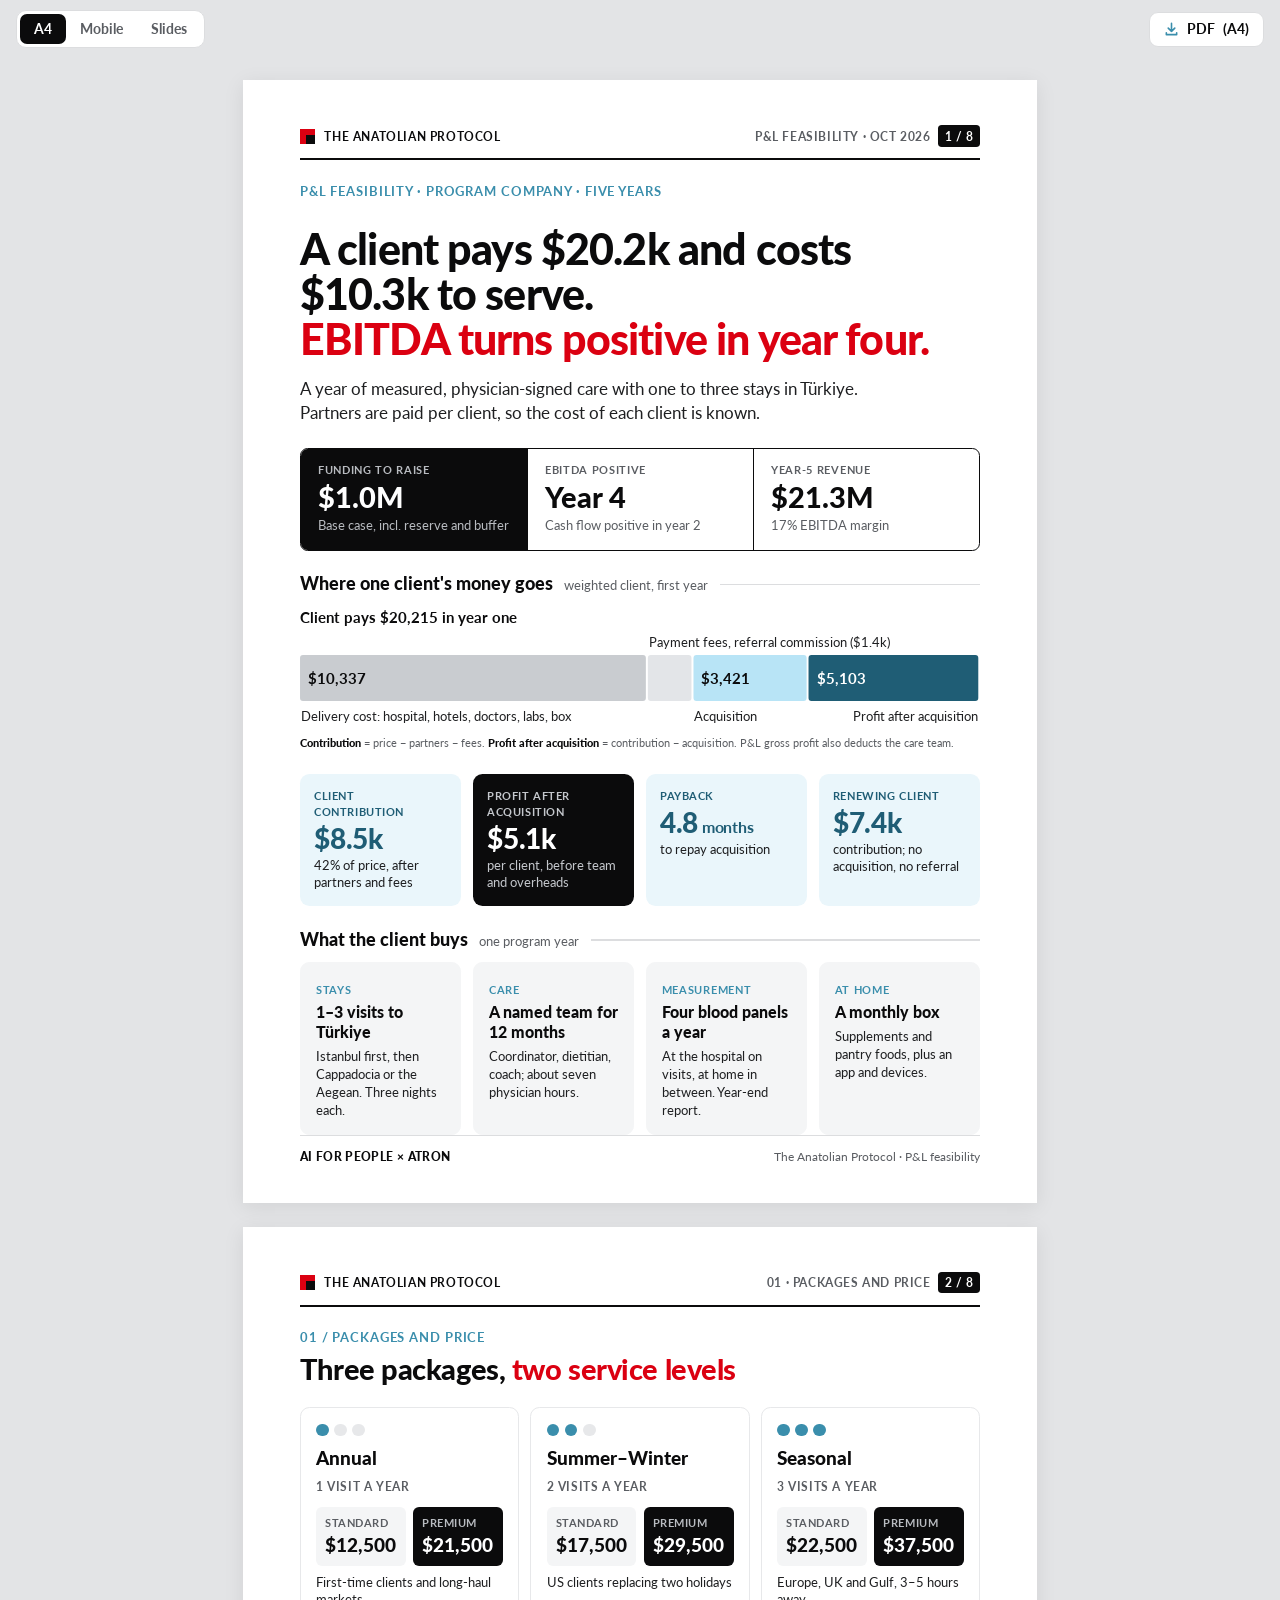
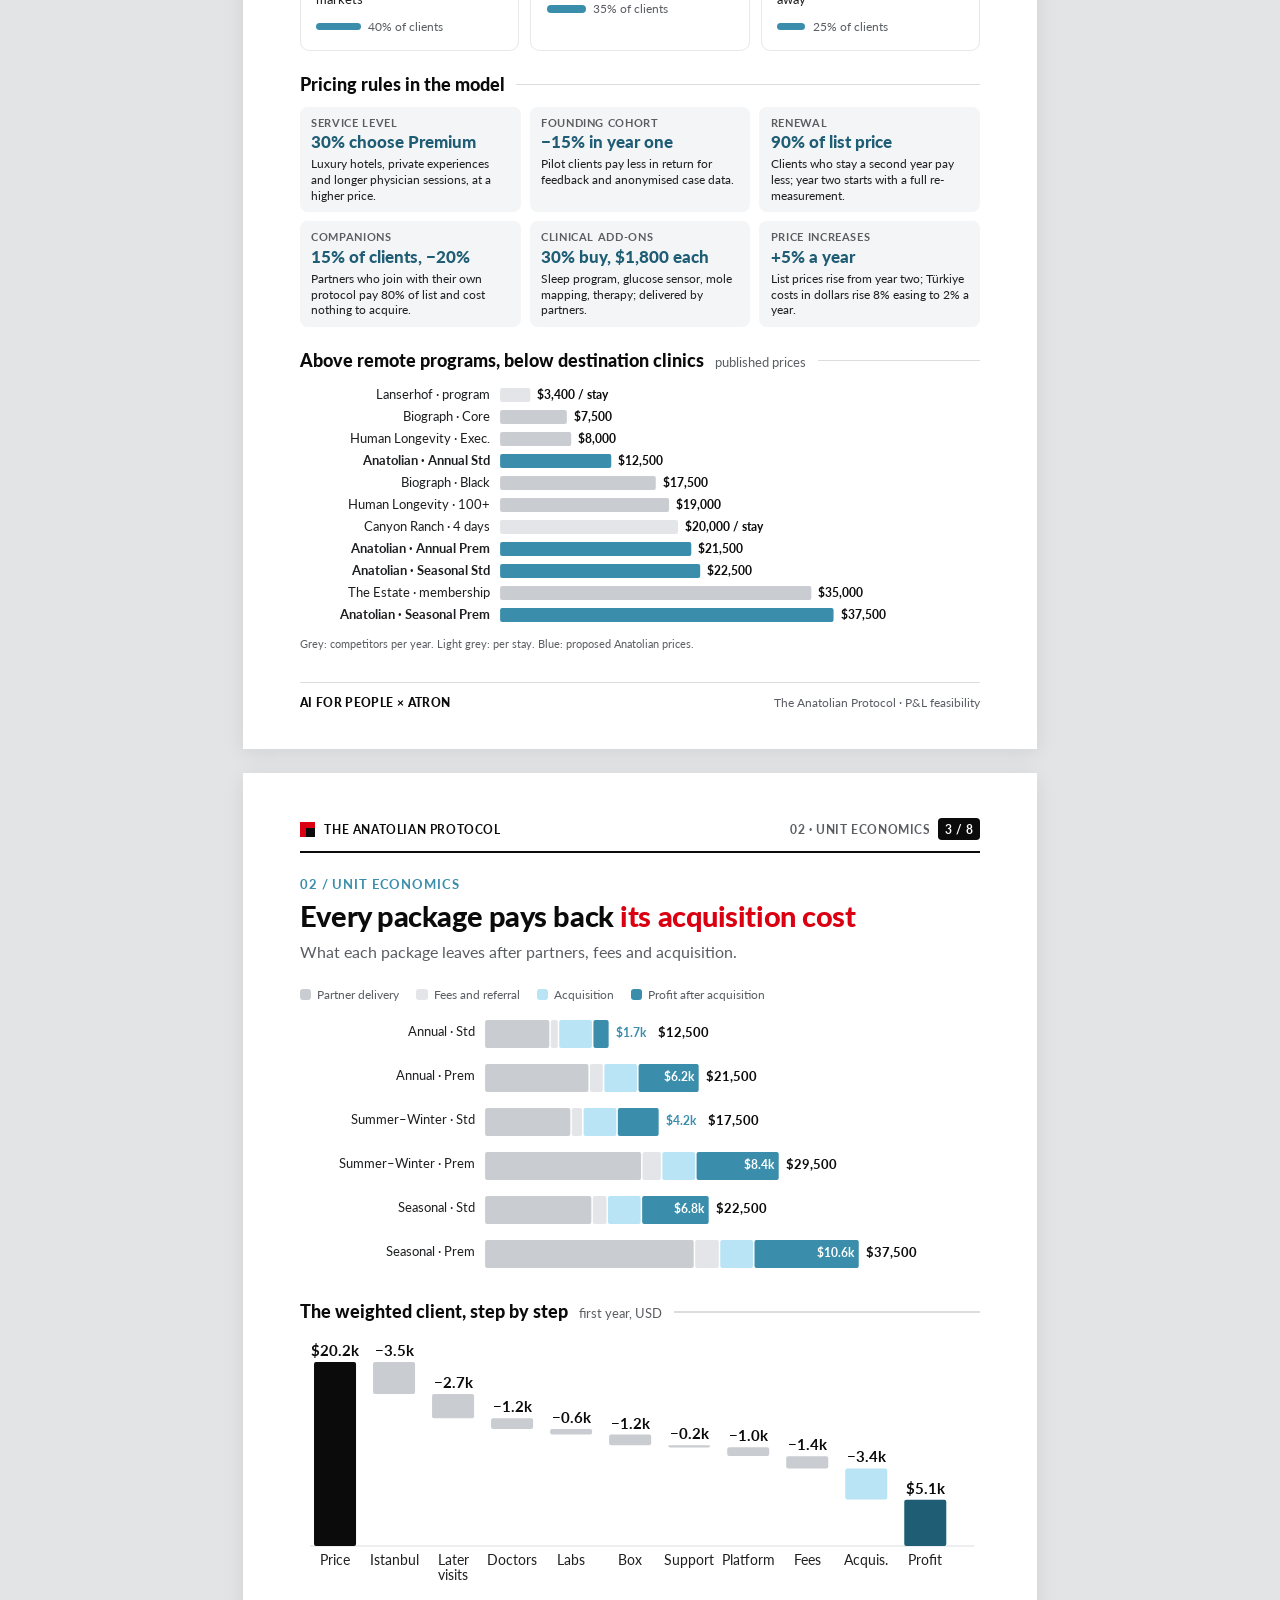
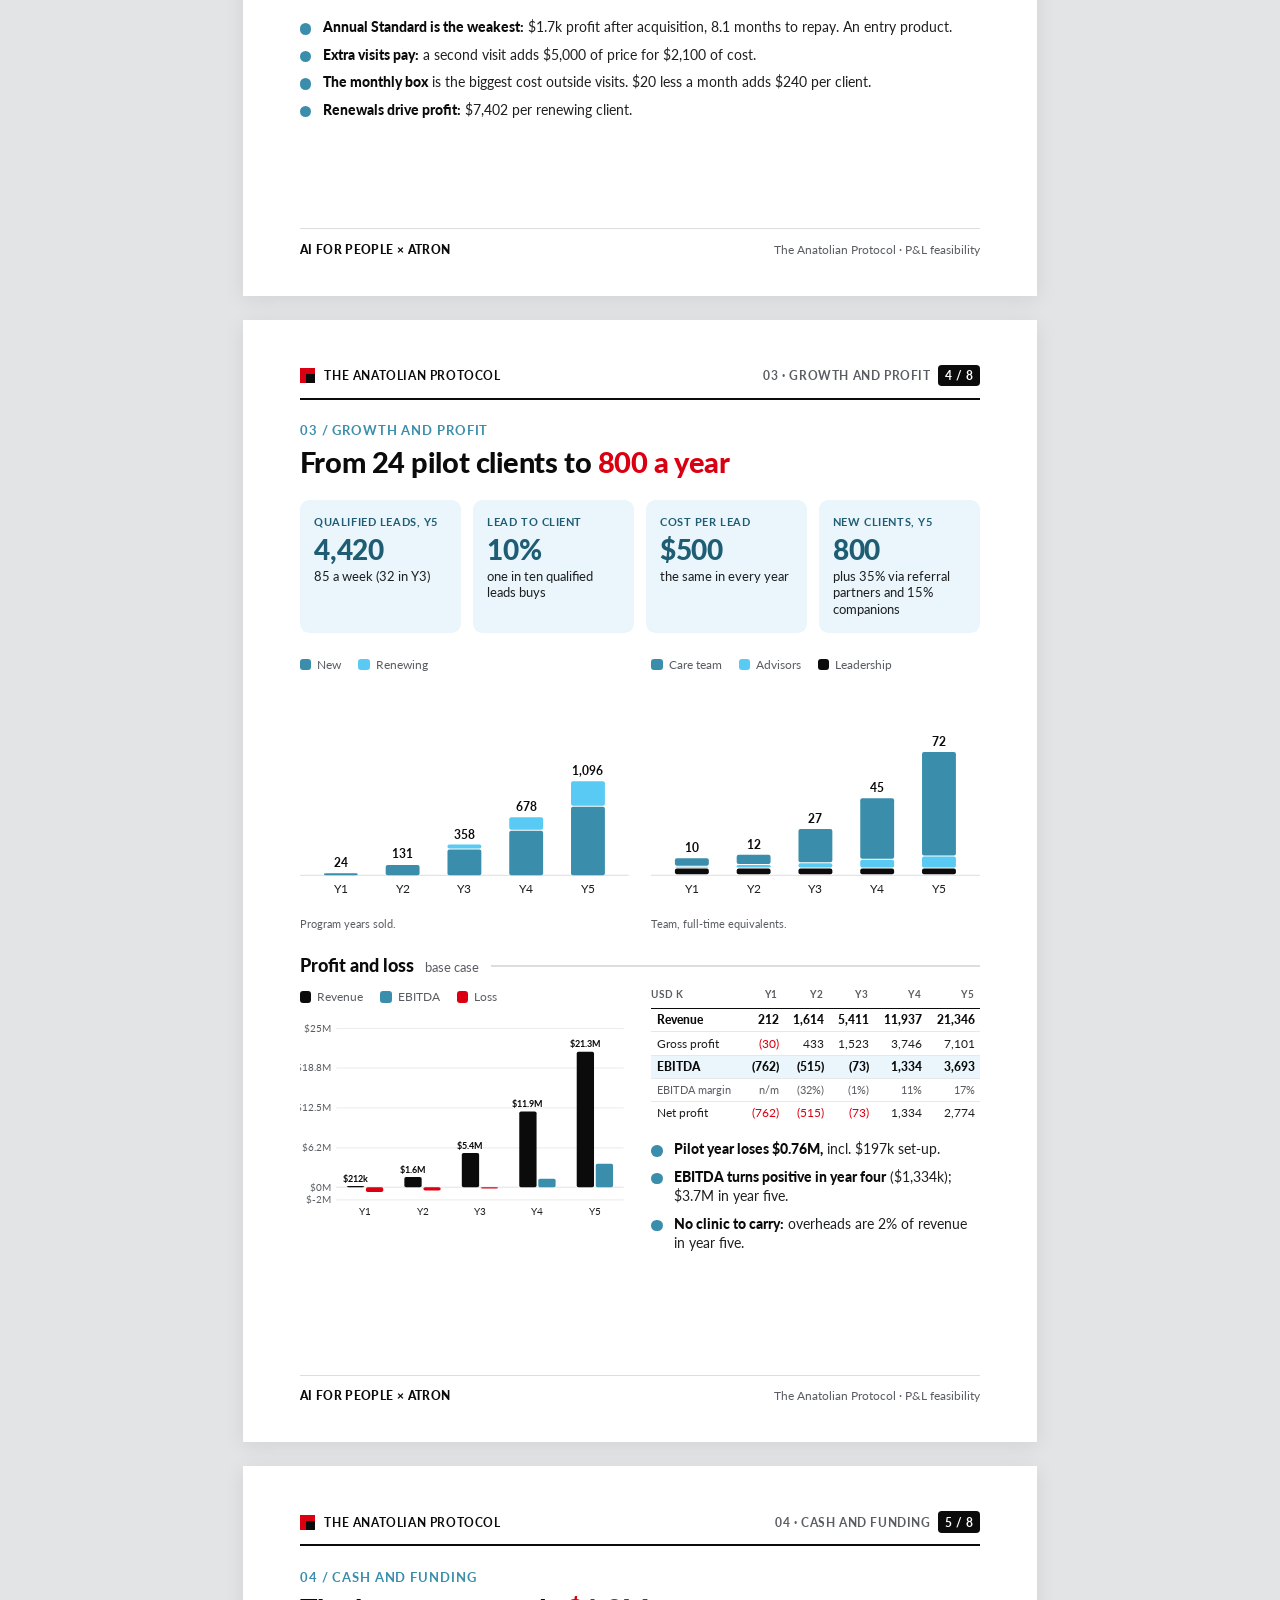
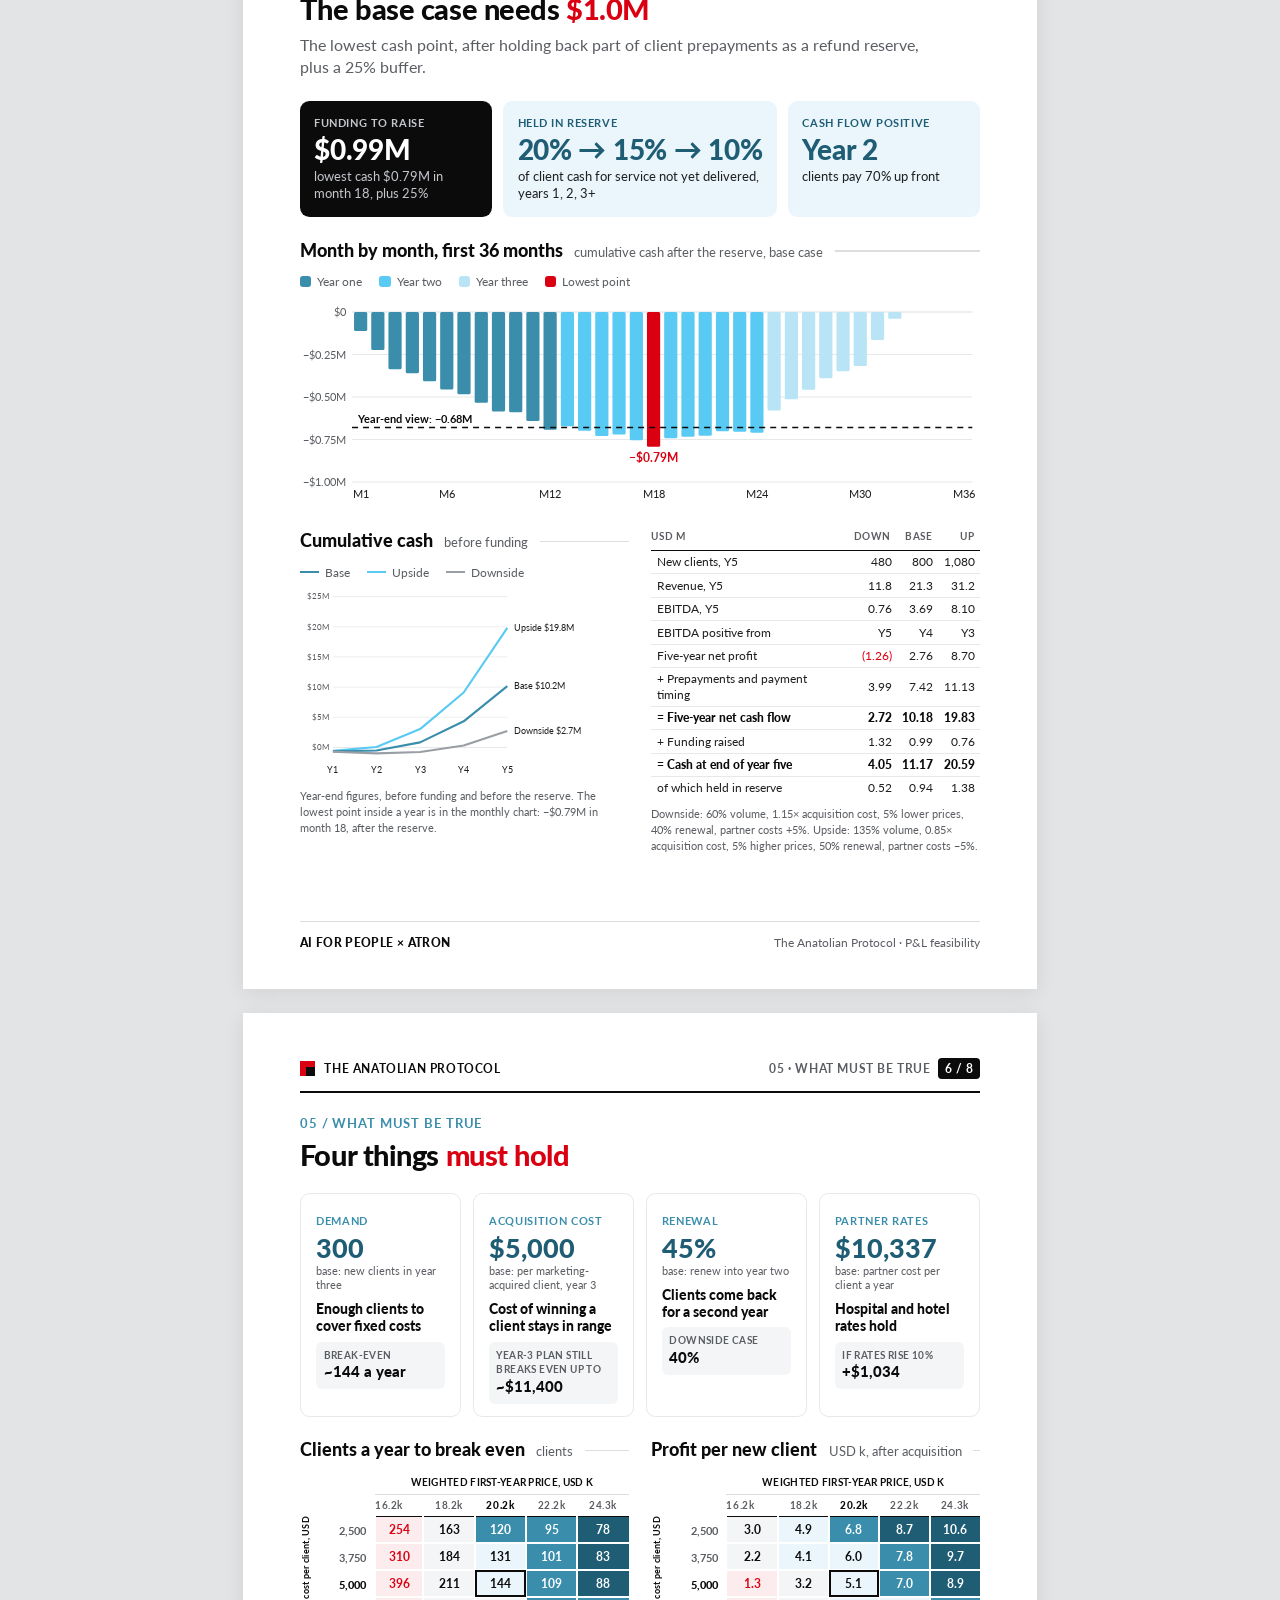
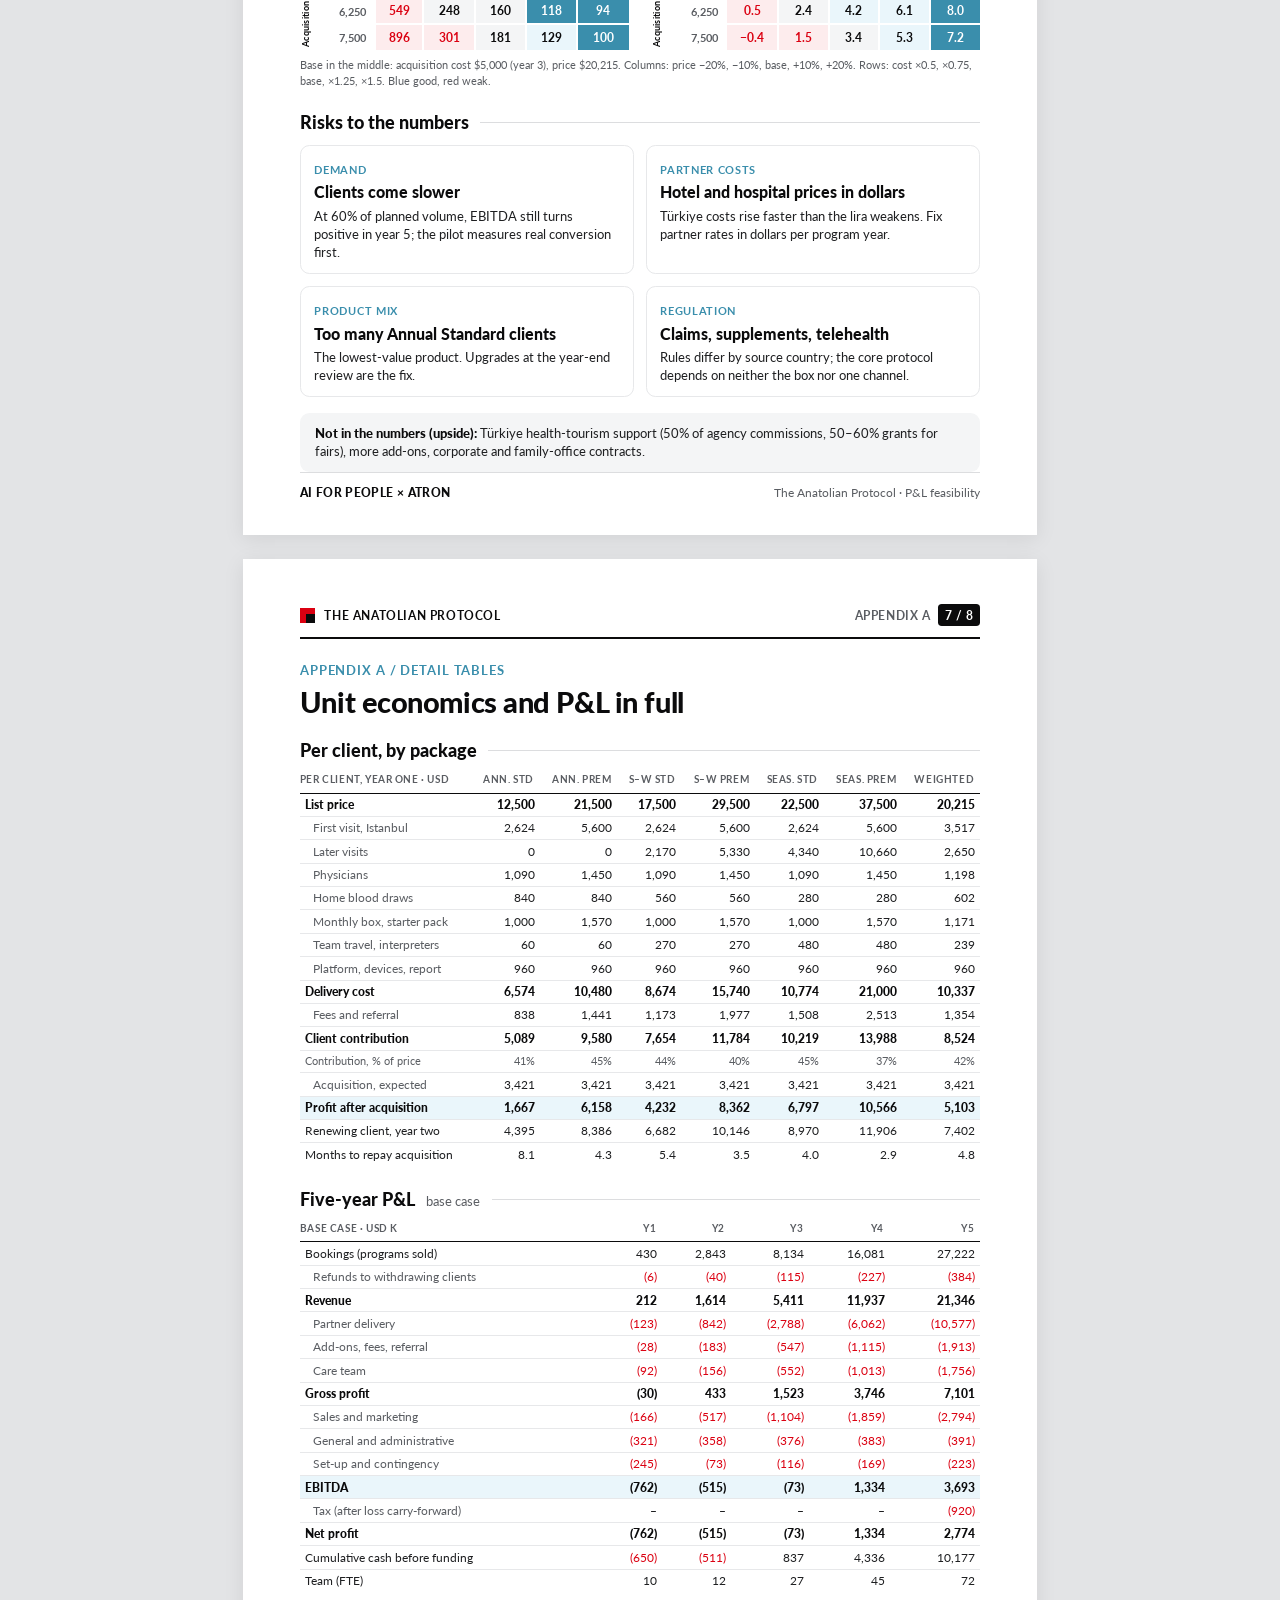
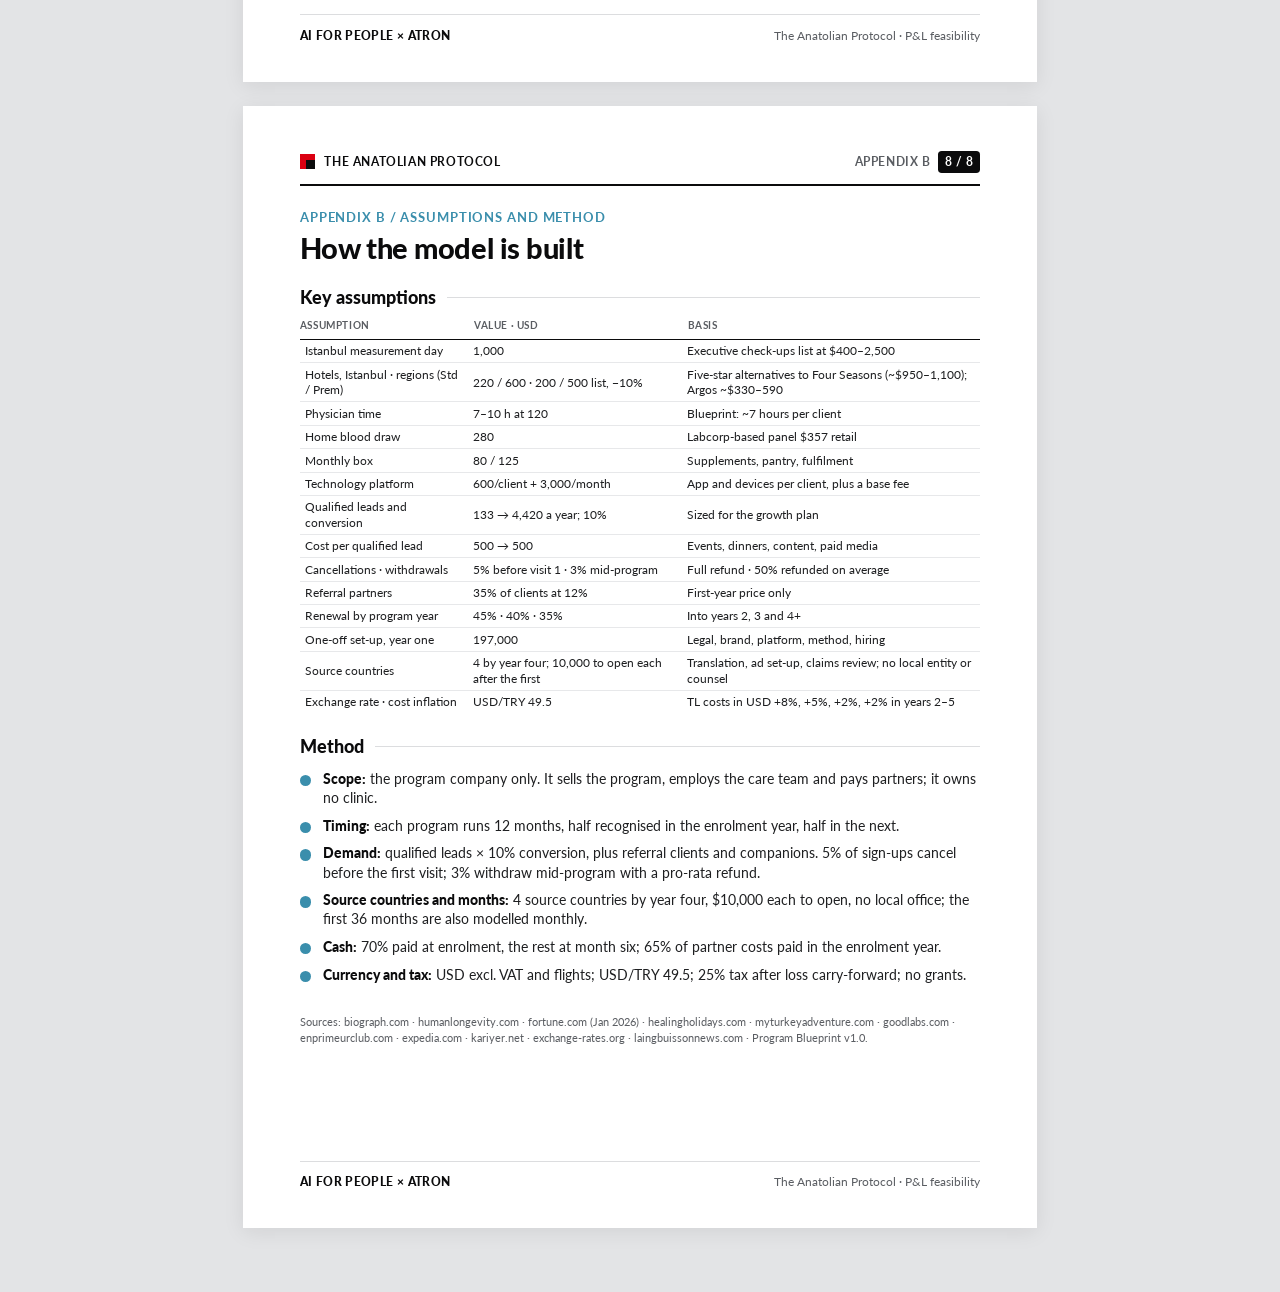
==== commit b708cde4: "Yatırımcı sürümü: çekince ve placeholder notları kaldırıldı, PDF düğmesine indirme simgesi Co-Author" ====
--- a/index.html
+++ b/index.html
@@ -318,7 +318,8 @@
 .vb-right { display: flex; align-items: center; gap: 8px; }
 .vb-btn { display: inline-flex; align-items: center; gap: 8px; font: inherit; cursor: pointer; text-decoration: none; padding: 9px 14px; border-radius: 9px; border: 1px solid var(--rule); background: var(--paper); color: var(--ink); }
 .vb-btn:hover { border-color: var(--tb); }
-.vb-btn::before { content: ""; width: 11px; height: 13px; flex: none; background: linear-gradient(var(--tb), var(--tb)) bottom / 100% 2px no-repeat, linear-gradient(var(--tb), var(--tb)) center top / 2px 9px no-repeat; }
+.vb-btn .ic { flex: none; color: var(--tb); }
+html.view-sunum .vb-btn .ic { color: var(--tl); }
 html.view-sunum .vb-btn { background: #2a2b2f; border-color: #3a3b40; color: #fff; }
 #vb-msg { font-weight: 400; color: var(--muted); }
 html.view-sunum #vb-msg { color: #a9acb2; }
@@ -389,7 +390,7 @@
 </style>
 <script type="application/json" id="meta">{"pdf": {"a4": "Anatolian_Protocol_PL_Feasibility_A4.pdf", "phone": "Anatolian_Protocol_PL_Feasibility_mobile.pdf", "sunum": "Anatolian_Protocol_PL_Feasibility_slides.pdf"}}</script>
 <script>document.documentElement.classList.add.apply(document.documentElement.classList, innerWidth < 760 ? ["view-phone","phone"] : ["view-a4"])</script>
-<nav id="viewbar" aria-label="View"><div class="seg" role="group" aria-label="View"><button type="button" data-view="a4">A4</button><button type="button" data-view="phone">Mobile</button><button type="button" data-view="sunum">Slides</button></div><div class="vb-right"><span id="vb-msg" aria-live="polite"></span><a class="vb-btn" id="vb-dl" target="_blank" rel="noopener">PDF<span class="long"></span></a></div></nav>
+<nav id="viewbar" aria-label="View"><div class="seg" role="group" aria-label="View"><button type="button" data-view="a4">A4</button><button type="button" data-view="phone">Mobile</button><button type="button" data-view="sunum">Slides</button></div><div class="vb-right"><span id="vb-msg" aria-live="polite"></span><a class="vb-btn" id="vb-dl" target="_blank" rel="noopener"><svg class="ic" viewBox="0 0 16 16" width="15" height="15" aria-hidden="true"><path d="M8 1.5v8.5M4.5 6.5 8 10l3.5-3.5M2.5 11.5v2h11v-2" fill="none" stroke="currentColor" stroke-width="1.7" stroke-linecap="round" stroke-linejoin="round"/></svg>PDF<span class="long"></span></a></div></nav>
 <main id="doc"><article class="page" aria-label="Page 1"><div class="top"><span class="mark"><i></i>The Anatolian Protocol</span><span class="pg"><span>P&amp;L feasibility · Oct 2026</span><b>1 / 8</b></span></div><div class="rule-top"></div>
 <p class="kicker">P&amp;L feasibility · Program company · Five years</p>
 <h1 class="cover-h">A client pays $20.2k and costs $10.3k to serve.<em>EBITDA turns positive in year four.</em></h1>
@@ -437,9 +438,9 @@
 <div class="sec"><div class="sec-h"><h3>Per client, by package</h3></div><div class="tw"><table class="t compact wide"><thead><tr><th>Per client, year one · USD</th><th>Ann. Std</th><th>Ann. Prem</th><th>S–W Std</th><th>S–W Prem</th><th>Seas. Std</th><th>Seas. Prem</th><th>Weighted</th></tr></thead><tbody><tr class="tot"><td>List price</td><td>12,500</td><td>21,500</td><td>17,500</td><td>29,500</td><td>22,500</td><td>37,500</td><td>20,215</td></tr><tr class="in"><td>First visit, Istanbul</td><td>2,624</td><td>5,600</td><td>2,624</td><td>5,600</td><td>2,624</td><td>5,600</td><td>3,517</td></tr><tr class="in"><td>Later visits</td><td>0</td><td>0</td><td>2,170</td><td>5,330</td><td>4,340</td><td>10,660</td><td>2,650</td></tr><tr class="in"><td>Physicians</td><td>1,090</td><td>1,450</td><td>1,090</td><td>1,450</td><td>1,090</td><td>1,450</td><td>1,198</td></tr><tr class="in"><td>Home blood draws</td><td>840</td><td>840</td><td>560</td><td>560</td><td>280</td><td>280</td><td>602</td></tr><tr class="in"><td>Monthly box, starter pack</td><td>1,000</td><td>1,570</td><td>1,000</td><td>1,570</td><td>1,000</td><td>1,570</td><td>1,171</td></tr><tr class="in"><td>Team travel, interpreters</td><td>60</td><td>60</td><td>270</td><td>270</td><td>480</td><td>480</td><td>239</td></tr><tr class="in"><td>Platform, devices, report</td><td>960</td><td>960</td><td>960</td><td>960</td><td>960</td><td>960</td><td>960</td></tr><tr class="tot"><td>Delivery cost</td><td>6,574</td><td>10,480</td><td>8,674</td><td>15,740</td><td>10,774</td><td>21,000</td><td>10,337</td></tr><tr class="in"><td>Fees and referral</td><td>838</td><td>1,441</td><td>1,173</td><td>1,977</td><td>1,508</td><td>2,513</td><td>1,354</td></tr><tr class="tot"><td>Client contribution</td><td>5,089</td><td>9,580</td><td>7,654</td><td>11,784</td><td>10,219</td><td>13,988</td><td>8,524</td></tr><tr class="sm"><td>Contribution, % of price</td><td>41%</td><td>45%</td><td>44%</td><td>40%</td><td>45%</td><td>37%</td><td>42%</td></tr><tr class="in"><td>Acquisition, expected</td><td>3,421</td><td>3,421</td><td>3,421</td><td>3,421</td><td>3,421</td><td>3,421</td><td>3,421</td></tr><tr class="tot hl"><td>Profit after acquisition</td><td>1,667</td><td>6,158</td><td>4,232</td><td>8,362</td><td>6,797</td><td>10,566</td><td>5,103</td></tr><tr><td>Renewing client, year two</td><td>4,395</td><td>8,386</td><td>6,682</td><td>10,146</td><td>8,970</td><td>11,906</td><td>7,402</td></tr><tr><td>Months to repay acquisition</td><td>8.1</td><td>4.3</td><td>5.4</td><td>3.5</td><td>4.0</td><td>2.9</td><td>4.8</td></tr></tbody></table></div></div>
 <div class="sec"><div class="sec-h"><h3>Five-year P&amp;L</h3><small>base case</small></div><div class="tw"><table class="t compact"><thead><tr><th>Base case · USD k</th><th>Y1</th><th>Y2</th><th>Y3</th><th>Y4</th><th>Y5</th></tr></thead><tbody><tr><td>Bookings (programs sold)</td><td>430</td><td>2,843</td><td>8,134</td><td>16,081</td><td>27,222</td></tr><tr class="in"><td>Refunds to withdrawing clients</td><td class="neg">(6)</td><td class="neg">(40)</td><td class="neg">(115)</td><td class="neg">(227)</td><td class="neg">(384)</td></tr><tr class="tot"><td>Revenue</td><td>212</td><td>1,614</td><td>5,411</td><td>11,937</td><td>21,346</td></tr><tr class="in"><td>Partner delivery</td><td class="neg">(123)</td><td class="neg">(842)</td><td class="neg">(2,788)</td><td class="neg">(6,062)</td><td class="neg">(10,577)</td></tr><tr class="in"><td>Add-ons, fees, referral</td><td class="neg">(28)</td><td class="neg">(183)</td><td class="neg">(547)</td><td class="neg">(1,115)</td><td class="neg">(1,913)</td></tr><tr class="in"><td>Care team</td><td class="neg">(92)</td><td class="neg">(156)</td><td class="neg">(552)</td><td class="neg">(1,013)</td><td class="neg">(1,756)</td></tr><tr class="tot"><td>Gross profit</td><td class="neg">(30)</td><td>433</td><td>1,523</td><td>3,746</td><td>7,101</td></tr><tr class="in"><td>Sales and marketing</td><td class="neg">(166)</td><td class="neg">(517)</td><td class="neg">(1,104)</td><td class="neg">(1,859)</td><td class="neg">(2,794)</td></tr><tr class="in"><td>General and administrative</td><td class="neg">(321)</td><td class="neg">(358)</td><td class="neg">(376)</td><td class="neg">(383)</td><td class="neg">(391)</td></tr><tr class="in"><td>Set-up and contingency</td><td class="neg">(245)</td><td class="neg">(73)</td><td class="neg">(116)</td><td class="neg">(169)</td><td class="neg">(223)</td></tr><tr class="tot hl"><td>EBITDA</td><td class="neg">(762)</td><td class="neg">(515)</td><td class="neg">(73)</td><td>1,334</td><td>3,693</td></tr><tr class="in"><td>Tax (after loss carry-forward)</td><td>–</td><td>–</td><td>–</td><td>–</td><td class="neg">(920)</td></tr><tr class="tot"><td>Net profit</td><td class="neg">(762)</td><td class="neg">(515)</td><td class="neg">(73)</td><td>1,334</td><td>2,774</td></tr><tr><td>Cumulative cash before funding</td><td class="neg">(650)</td><td class="neg">(511)</td><td>837</td><td>4,336</td><td>10,177</td></tr><tr><td>Team (FTE)</td><td>10</td><td>12</td><td>27</td><td>45</td><td>72</td></tr></tbody></table></div></div><footer class="foot"><b>AI FOR PEOPLE × ATRON</b><span>The Anatolian Protocol · P&amp;L feasibility</span></footer></article><article class="page" aria-label="Page 8"><div class="top"><span class="mark"><i></i>The Anatolian Protocol</span><span class="pg"><span>Appendix B</span><b>8 / 8</b></span></div><div class="rule-top"></div>
 <p class="kicker">Appendix B / Assumptions and method</p><h2 class="h">How the model is built</h2>
-<div class="sec"><div class="sec-h"><h3>Key assumptions</h3></div><div class="tw"><table class="t compact assum"><thead><tr><th>Assumption</th><th>Value · USD</th><th>Basis</th></tr></thead><tbody><tr><td>Istanbul measurement day</td><td>1,000</td><td>Executive check-ups list at $400–2,500</td></tr><tr><td>Hotels, Istanbul · regions (Std / Prem)</td><td>220 / 600 · 200 / 500 list, −10%</td><td>Five-star alternatives to Four Seasons (~$950–1,100); Argos ~$330–590</td></tr><tr><td>Physician time</td><td>7–10 h at 120</td><td>Blueprint: ~7 hours per client</td></tr><tr><td>Home blood draw</td><td>280</td><td>Labcorp-based panel $357 retail</td></tr><tr><td>Monthly box</td><td>80 / 125</td><td>Supplements, pantry, fulfilment</td></tr><tr><td>Technology platform</td><td>600/client + 3,000/month</td><td>Placeholder until terms are agreed</td></tr><tr><td>Qualified leads and conversion</td><td>133 → 4,420 a year; 10%</td><td>Calibrated to the plan; to be measured in the pilot</td></tr><tr><td>Cost per qualified lead</td><td>500 → 500</td><td>Events, dinners, content, paid media</td></tr><tr><td>Cancellations · withdrawals</td><td>5% before visit 1 · 3% mid-program</td><td>Full refund · 50% refunded on average</td></tr><tr><td>Referral partners</td><td>35% of clients at 12%</td><td>First-year price only</td></tr><tr><td>Renewal by program year</td><td>45% · 40% · 35%</td><td>Into years 2, 3 and 4+; later rates are placeholders</td></tr><tr><td>One-off set-up, year one</td><td>197,000</td><td>Legal, brand, platform, method, hiring</td></tr><tr><td>Source countries</td><td>4 by year four; 10,000 to open each after the first</td><td>Translation, ad set-up, claims review; no local entity or counsel</td></tr><tr><td>Exchange rate · cost inflation</td><td>USD/TRY 49.5</td><td>TL costs in USD +8%, +5%, +2%, +2% in years 2–5</td></tr></tbody></table></div></div>
+<div class="sec"><div class="sec-h"><h3>Key assumptions</h3></div><div class="tw"><table class="t compact assum"><thead><tr><th>Assumption</th><th>Value · USD</th><th>Basis</th></tr></thead><tbody><tr><td>Istanbul measurement day</td><td>1,000</td><td>Executive check-ups list at $400–2,500</td></tr><tr><td>Hotels, Istanbul · regions (Std / Prem)</td><td>220 / 600 · 200 / 500 list, −10%</td><td>Five-star alternatives to Four Seasons (~$950–1,100); Argos ~$330–590</td></tr><tr><td>Physician time</td><td>7–10 h at 120</td><td>Blueprint: ~7 hours per client</td></tr><tr><td>Home blood draw</td><td>280</td><td>Labcorp-based panel $357 retail</td></tr><tr><td>Monthly box</td><td>80 / 125</td><td>Supplements, pantry, fulfilment</td></tr><tr><td>Technology platform</td><td>600/client + 3,000/month</td><td>App and devices per client, plus a base fee</td></tr><tr><td>Qualified leads and conversion</td><td>133 → 4,420 a year; 10%</td><td>Sized for the growth plan</td></tr><tr><td>Cost per qualified lead</td><td>500 → 500</td><td>Events, dinners, content, paid media</td></tr><tr><td>Cancellations · withdrawals</td><td>5% before visit 1 · 3% mid-program</td><td>Full refund · 50% refunded on average</td></tr><tr><td>Referral partners</td><td>35% of clients at 12%</td><td>First-year price only</td></tr><tr><td>Renewal by program year</td><td>45% · 40% · 35%</td><td>Into years 2, 3 and 4+</td></tr><tr><td>One-off set-up, year one</td><td>197,000</td><td>Legal, brand, platform, method, hiring</td></tr><tr><td>Source countries</td><td>4 by year four; 10,000 to open each after the first</td><td>Translation, ad set-up, claims review; no local entity or counsel</td></tr><tr><td>Exchange rate · cost inflation</td><td>USD/TRY 49.5</td><td>TL costs in USD +8%, +5%, +2%, +2% in years 2–5</td></tr></tbody></table></div></div>
 <div class="sec"><div class="sec-h"><h3>Method</h3></div><ul class="pts "><li><b>Scope:</b> the program company only. It sells the program, employs the care team and pays partners; it owns no clinic.</li><li><b>Timing:</b> each program runs 12 months, half recognised in the enrolment year, half in the next.</li><li><b>Demand:</b> qualified leads × 10% conversion, plus referral clients and companions. 5% of sign-ups cancel before the first visit; 3% withdraw mid-program with a pro-rata refund.</li><li><b>Source countries and months:</b> 4 source countries by year four, $10,000 each to open, no local office; the first 36 months are also modelled monthly.</li><li><b>Cash:</b> 70% paid at enrolment, the rest at month six; 65% of partner costs paid in the enrolment year.</li><li><b>Currency and tax:</b> USD excl. VAT and flights; USD/TRY 49.5; 25% tax after loss carry-forward; no grants.</li></ul></div>
-<div class="sec"><p class="cap">Sources: biograph.com · humanlongevity.com · fortune.com (Jan 2026) · healingholidays.com · myturkeyadventure.com · goodlabs.com · enprimeurclub.com · expedia.com · kariyer.net · exchange-rates.org · laingbuissonnews.com · Program Blueprint v1.0.</p></div><div class="note">Every number comes from the Excel model, where each assumption can be changed. A feasibility model for a program in design: partner rates are estimates until contracts are signed; platform fees are placeholders. Not investment, tax or legal advice.</div><footer class="foot"><b>AI FOR PEOPLE × ATRON</b><span>The Anatolian Protocol · P&amp;L feasibility</span></footer></article></main>
+<div class="sec"><p class="cap">Sources: biograph.com · humanlongevity.com · fortune.com (Jan 2026) · healingholidays.com · myturkeyadventure.com · goodlabs.com · enprimeurclub.com · expedia.com · kariyer.net · exchange-rates.org · laingbuissonnews.com · Program Blueprint v1.0.</p></div><footer class="foot"><b>AI FOR PEOPLE × ATRON</b><span>The Anatolian Protocol · P&amp;L feasibility</span></footer></article></main>
 <section id="deck" aria-label="Slides"><div class="slide-frame"><article class="slide" aria-label="Slide 1"><div class="top"><span class="mark"><i></i>The Anatolian Protocol</span><span class="pg"><span>P&amp;L feasibility</span><b>1 / 16</b></span></div><div class="rule-top"></div><p class="kicker">P&amp;L feasibility · Program company · Five years</p>
 <h1 class="cover-h">A client pays $20.2k and costs $10.3k to serve.<em>EBITDA turns positive in year four.</em></h1><div class="facts">
 <div><small>Funding to raise</small><strong>$1.0M</strong><p>Base case, incl. reserve and buffer</p></div>
@@ -467,7 +468,7 @@
 <div class="fill"><div class="cards c4"><div class="card must"><p class="k">Demand</p><span class="big">300</span><p class="bl">base: new clients in year three</p><h4>Enough clients to cover fixed costs</h4><div class="lim"><small>Break-even</small><b>~144 a year</b></div><p class="note-s">From 1,658 qualified leads at 10%.</p></div><div class="card must"><p class="k">Acquisition cost</p><span class="big">$5,000</span><p class="bl">base: per marketing-acquired client, year 3</p><h4>Cost of winning a client stays in range</h4><div class="lim"><small>Year-3 plan still breaks even up to</small><b>~$11,400</b></div><p class="note-s">Held flat from year one to year five.</p></div><div class="card must"><p class="k">Renewal</p><span class="big">45%</span><p class="bl">base: renew into year two</p><h4>Clients come back for a second year</h4><div class="lim"><small>Downside case</small><b>40%</b></div><p class="note-s">Of 100 clients, 45 start year two, 18 year three.</p></div><div class="card must"><p class="k">Partner rates</p><span class="big">$10,337</span><p class="bl">base: partner cost per client a year</p><h4>Hospital and hotel rates hold</h4><div class="lim"><small>If rates rise 10%</small><b>+$1,034</b></div><p class="note-s">Fixed in USD for three years per contract. Each 10% rise weighs like a 6% price cut.</p></div></div></div><footer class="foot"><b>AI FOR PEOPLE × ATRON</b><span>The Anatolian Protocol · P&amp;L feasibility</span></footer></article></div><div class="slide-frame"><article class="slide" aria-label="Slide 14"><div class="top"><span class="mark"><i></i>The Anatolian Protocol</span><span class="pg"><span>05 · Sensitivity</span><b>14 / 16</b></span></div><div class="rule-top"></div><p class="kicker">05 / Sensitivity</p><h2 class="h">Price and acquisition cost decide the volume needed</h2>
 <div class="fill"><div class="split even"><div><div class="sec-h"><h3>Clients a year to break even</h3><small>clients</small></div><div class="tw"><table class="t heat compact"><thead><tr><th class="corner" colspan="2" rowspan="2"></th><th class="axis-h" colspan="5">Weighted first-year price, USD k</th></tr><tr><th class="">16.2k</th><th class="">18.2k</th><th class="base">20.2k</th><th class="">22.2k</th><th class="">24.3k</th></tr></thead><tbody><tr><th class="axis-v" rowspan="5"><span>Acquisition cost per client, USD</span></th><th class="rowh ">2,500</th><td class="" style="background:var(--red-soft);color:var(--red)">254</td><td class="" style="background:var(--soft);color:var(--ink)">163</td><td class="" style="background:var(--tb);color:#fff">120</td><td class="" style="background:var(--tb);color:#fff">95</td><td class="" style="background:var(--deep);color:#fff">78</td></tr><tr><th class="rowh ">3,750</th><td class="" style="background:var(--red-soft);color:var(--red)">310</td><td class="" style="background:var(--soft);color:var(--ink)">184</td><td class="" style="background:var(--blue-soft);color:var(--ink)">131</td><td class="" style="background:var(--tb);color:#fff">101</td><td class="" style="background:var(--deep);color:#fff">83</td></tr><tr><th class="rowh base">5,000</th><td class="" style="background:var(--red-soft);color:var(--red)">396</td><td class="" style="background:var(--soft);color:var(--ink)">211</td><td class="base" style="background:var(--blue-soft);color:var(--ink)">144</td><td class="" style="background:var(--tb);color:#fff">109</td><td class="" style="background:var(--deep);color:#fff">88</td></tr><tr><th class="rowh ">6,250</th><td class="" style="background:var(--red-soft);color:var(--red)">549</td><td class="" style="background:var(--soft);color:var(--ink)">248</td><td class="" style="background:var(--soft);color:var(--ink)">160</td><td class="" style="background:var(--tb);color:#fff">118</td><td class="" style="background:var(--tb);color:#fff">94</td></tr><tr><th class="rowh ">7,500</th><td class="" style="background:var(--red-soft);color:var(--red)">896</td><td class="" style="background:var(--red-soft);color:var(--red)">301</td><td class="" style="background:var(--soft);color:var(--ink)">181</td><td class="" style="background:var(--blue-soft);color:var(--ink)">129</td><td class="" style="background:var(--tb);color:#fff">100</td></tr></tbody></table></div></div><div><div class="sec-h"><h3>Profit per new client</h3><small>USD k, after acquisition</small></div><div class="tw"><table class="t heat compact"><thead><tr><th class="corner" colspan="2" rowspan="2"></th><th class="axis-h" colspan="5">Weighted first-year price, USD k</th></tr><tr><th class="">16.2k</th><th class="">18.2k</th><th class="base">20.2k</th><th class="">22.2k</th><th class="">24.3k</th></tr></thead><tbody><tr><th class="axis-v" rowspan="5"><span>Acquisition cost per client, USD</span></th><th class="rowh ">2,500</th><td class="" style="background:var(--soft);color:var(--ink)">3.0</td><td class="" style="background:var(--blue-soft);color:var(--ink)">4.9</td><td class="" style="background:var(--tb);color:#fff">6.8</td><td class="" style="background:var(--deep);color:#fff">8.7</td><td class="" style="background:var(--deep);color:#fff">10.6</td></tr><tr><th class="rowh ">3,750</th><td class="" style="background:var(--soft);color:var(--ink)">2.2</td><td class="" style="background:var(--blue-soft);color:var(--ink)">4.1</td><td class="" style="background:var(--blue-soft);color:var(--ink)">6.0</td><td class="" style="background:var(--tb);color:#fff">7.8</td><td class="" style="background:var(--deep);color:#fff">9.7</td></tr><tr><th class="rowh base">5,000</th><td class="" style="background:var(--red-soft);color:var(--red)">1.3</td><td class="" style="background:var(--soft);color:var(--ink)">3.2</td><td class="base" style="background:var(--blue-soft);color:var(--ink)">5.1</td><td class="" style="background:var(--tb);color:#fff">7.0</td><td class="" style="background:var(--deep);color:#fff">8.9</td></tr><tr><th class="rowh ">6,250</th><td class="" style="background:var(--red-soft);color:var(--red)">0.5</td><td class="" style="background:var(--soft);color:var(--ink)">2.4</td><td class="" style="background:var(--blue-soft);color:var(--ink)">4.2</td><td class="" style="background:var(--blue-soft);color:var(--ink)">6.1</td><td class="" style="background:var(--tb);color:#fff">8.0</td></tr><tr><th class="rowh ">7,500</th><td class="" style="background:var(--red-soft);color:var(--red)">−0.4</td><td class="" style="background:var(--red-soft);color:var(--red)">1.5</td><td class="" style="background:var(--soft);color:var(--ink)">3.4</td><td class="" style="background:var(--blue-soft);color:var(--ink)">5.3</td><td class="" style="background:var(--tb);color:#fff">7.2</td></tr></tbody></table></div></div></div><p class="cap">Base in the middle: acquisition cost $5,000 (year 3), price $20,215. Columns: price −20%, −10%, base, +10%, +20%. Rows: cost ×0.5, ×0.75, base, ×1.25, ×1.5. Blue good, red weak.</p></div><footer class="foot"><b>AI FOR PEOPLE × ATRON</b><span>The Anatolian Protocol · P&amp;L feasibility</span></footer></article></div><div class="slide-frame"><article class="slide" aria-label="Slide 15"><div class="top"><span class="mark"><i></i>The Anatolian Protocol</span><span class="pg"><span>05 · Risks</span><b>15 / 16</b></span></div><div class="rule-top"></div><p class="kicker">05 / Risks</p><h2 class="h">What could break the plan</h2>
 <div class="fill"><div class="cards c2"><div class="card "><p class="k">Demand</p><h4>Clients come slower</h4><p>At 60% of planned volume, EBITDA still turns positive in year 5; the pilot measures real conversion first.</p></div><div class="card "><p class="k">Partner costs</p><h4>Hotel and hospital prices in dollars</h4><p>Türkiye costs rise faster than the lira weakens. Fix partner rates in dollars per program year.</p></div><div class="card "><p class="k">Product mix</p><h4>Too many Annual Standard clients</h4><p>The lowest-value product. Upgrades at the year-end review are the fix.</p></div><div class="card "><p class="k">Regulation</p><h4>Claims, supplements, telehealth</h4><p>Rules differ by source country; the core protocol depends on neither the box nor one channel.</p></div></div></div><footer class="foot"><b>AI FOR PEOPLE × ATRON</b><span>The Anatolian Protocol · P&amp;L feasibility</span></footer></article></div><div class="slide-frame"><article class="slide" aria-label="Slide 16"><div class="top"><span class="mark"><i></i>The Anatolian Protocol</span><span class="pg"><span>Method</span><b>16 / 16</b></span></div><div class="rule-top"></div><p class="kicker">Method</p><h2 class="h">How the model is built</h2>
-<div class="fill"><ul class="pts "><li><b>Scope:</b> the program company only. It sells the program, employs the care team and pays partners; it owns no clinic.</li><li><b>Timing:</b> each program runs 12 months, half recognised in the enrolment year, half in the next.</li><li><b>Demand:</b> qualified leads × 10% conversion, plus referral clients and companions. 5% of sign-ups cancel before the first visit; 3% withdraw mid-program with a pro-rata refund.</li><li><b>Source countries and months:</b> 4 source countries by year four, $10,000 each to open, no local office; the first 36 months are also modelled monthly.</li><li><b>Cash:</b> 70% paid at enrolment, the rest at month six; 65% of partner costs paid in the enrolment year.</li><li><b>Currency and tax:</b> USD excl. VAT and flights; USD/TRY 49.5; 25% tax after loss carry-forward; no grants.</li></ul><div class="note">A feasibility model for a program in design. Partner rates are estimates until contracts are signed; platform fees are placeholders. Not investment, tax or legal advice.</div></div><footer class="foot"><b>AI FOR PEOPLE × ATRON</b><span>The Anatolian Protocol · P&amp;L feasibility</span></footer></article></div></section>
+<div class="fill"><ul class="pts "><li><b>Scope:</b> the program company only. It sells the program, employs the care team and pays partners; it owns no clinic.</li><li><b>Timing:</b> each program runs 12 months, half recognised in the enrolment year, half in the next.</li><li><b>Demand:</b> qualified leads × 10% conversion, plus referral clients and companions. 5% of sign-ups cancel before the first visit; 3% withdraw mid-program with a pro-rata refund.</li><li><b>Source countries and months:</b> 4 source countries by year four, $10,000 each to open, no local office; the first 36 months are also modelled monthly.</li><li><b>Cash:</b> 70% paid at enrolment, the rest at month six; 65% of partner costs paid in the enrolment year.</li><li><b>Currency and tax:</b> USD excl. VAT and flights; USD/TRY 49.5; 25% tax after loss carry-forward; no grants.</li></ul></div><footer class="foot"><b>AI FOR PEOPLE × ATRON</b><span>The Anatolian Protocol · P&amp;L feasibility</span></footer></article></div></section>
 <div id="deck-nav"><button type="button" id="deck-prev" aria-label="Previous slide">‹</button><span id="deck-count">1 / 16</span><button type="button" id="deck-next" aria-label="Next slide">›</button></div>
 <script>
 (function () {
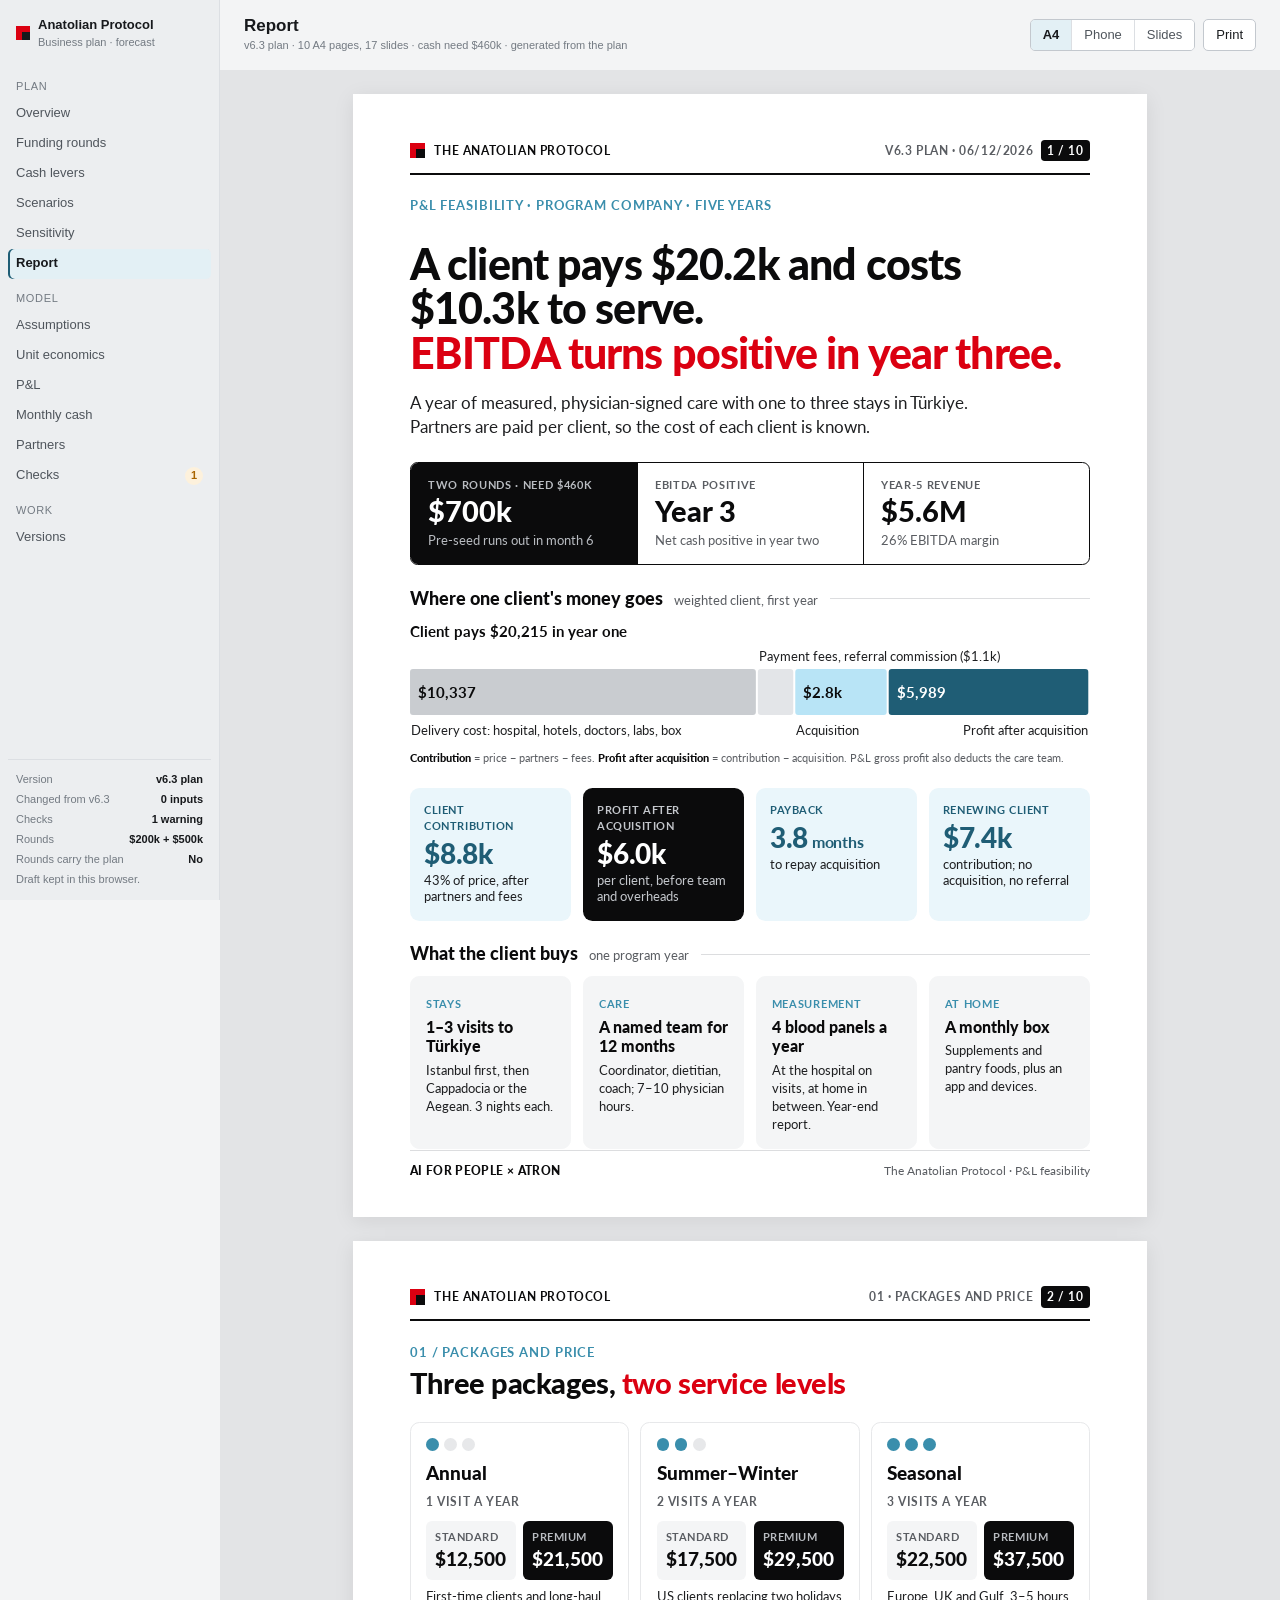
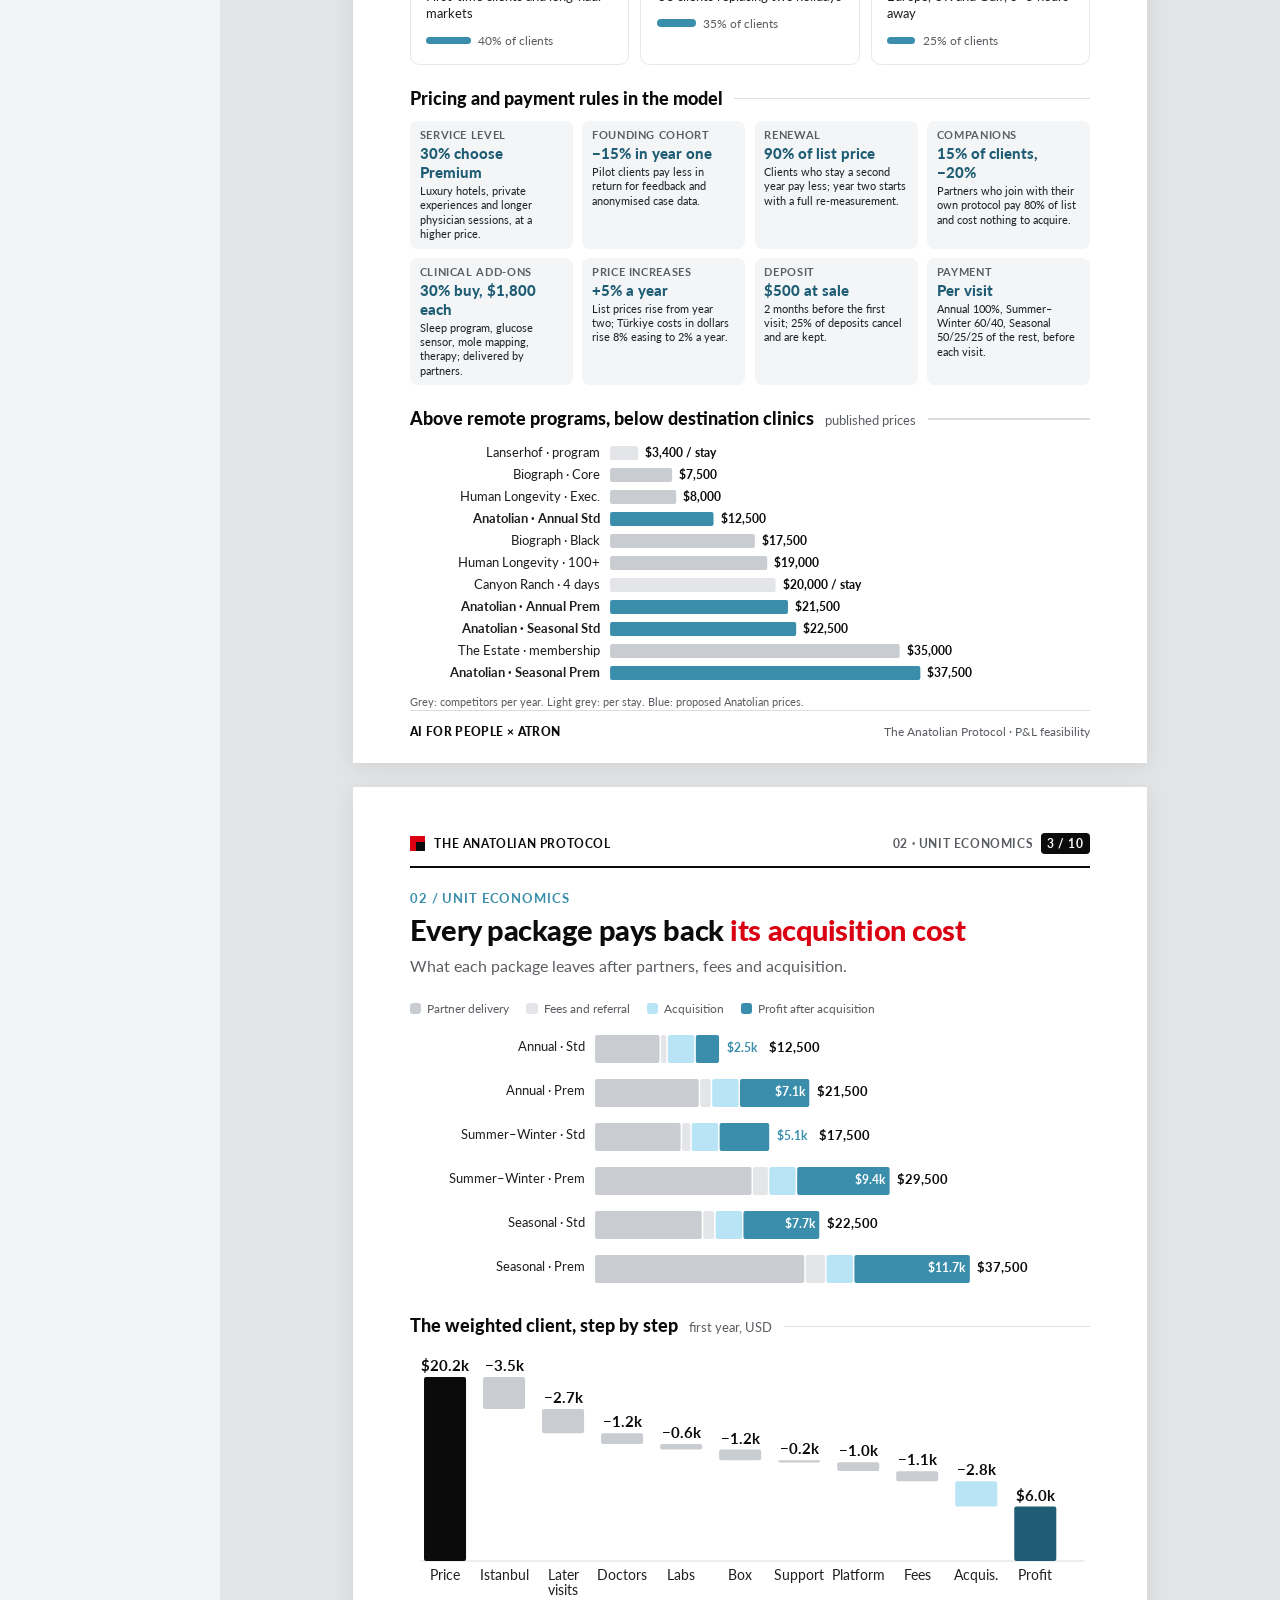
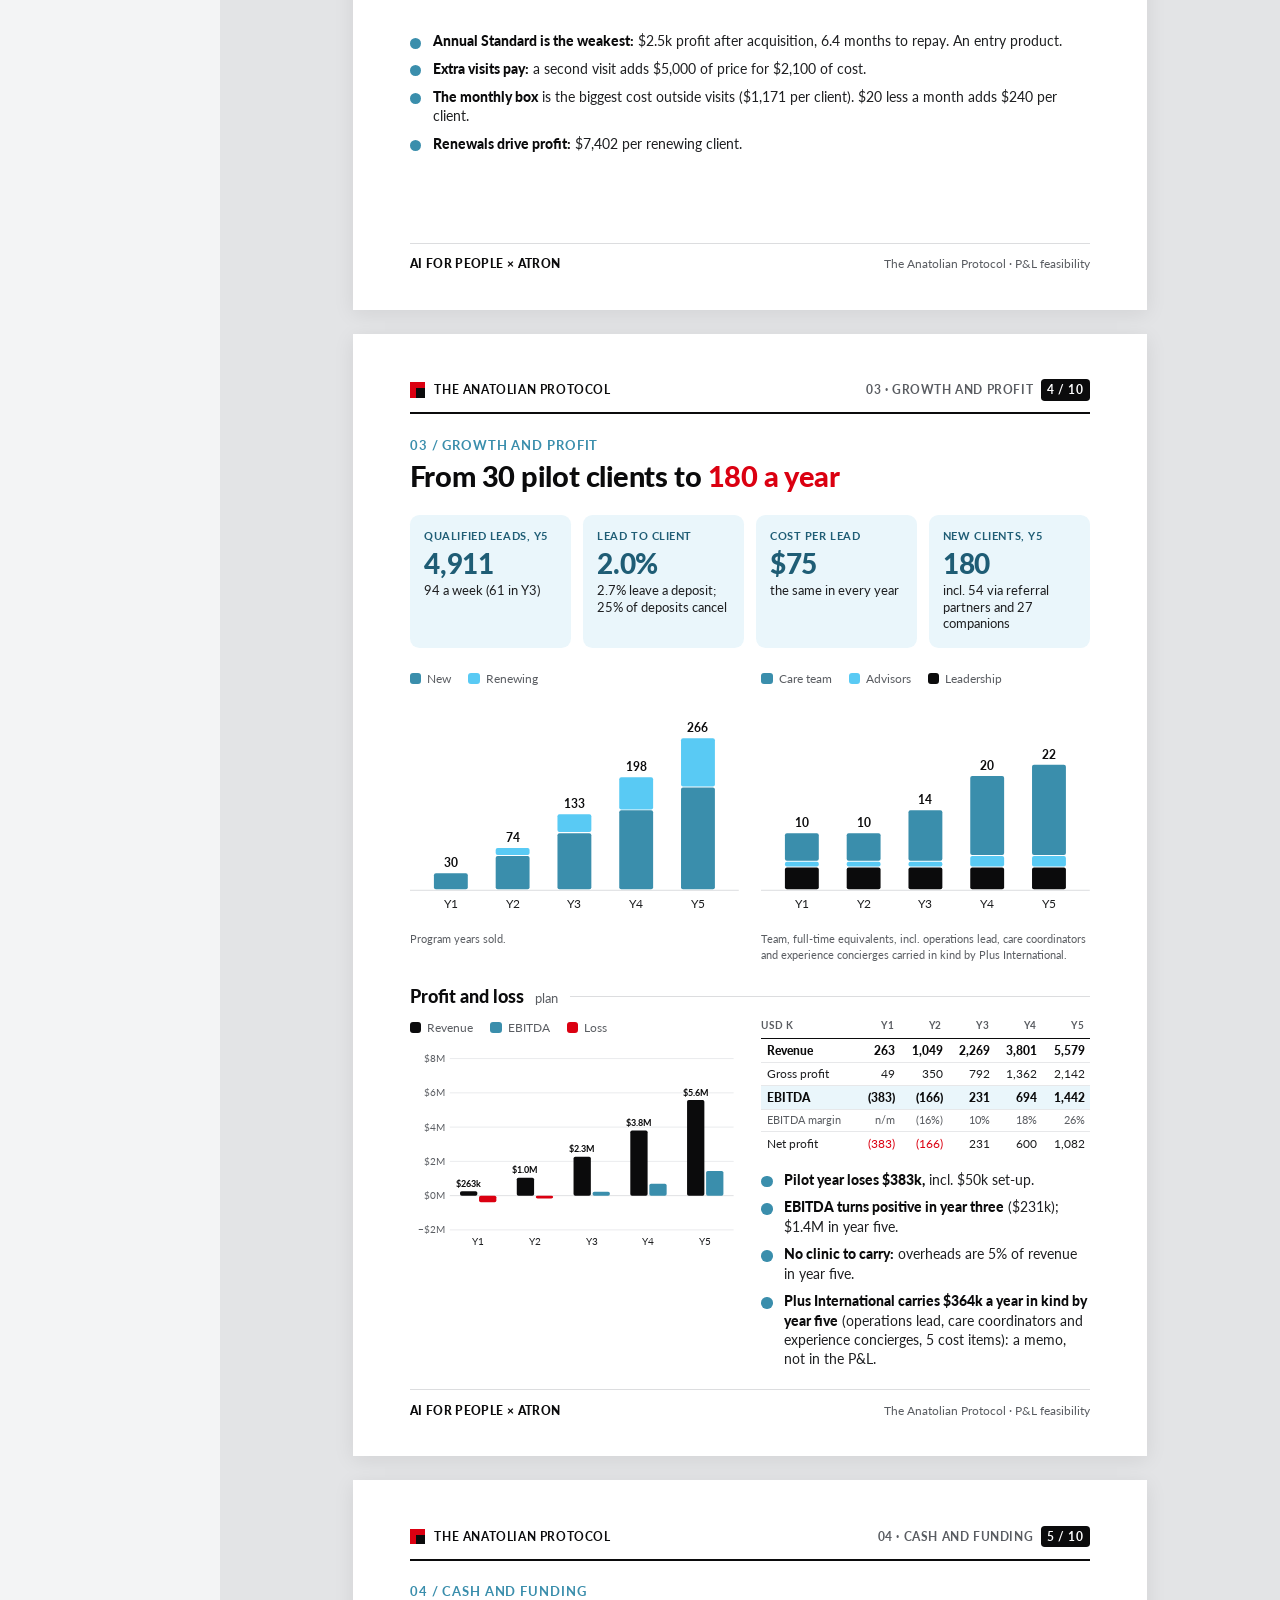
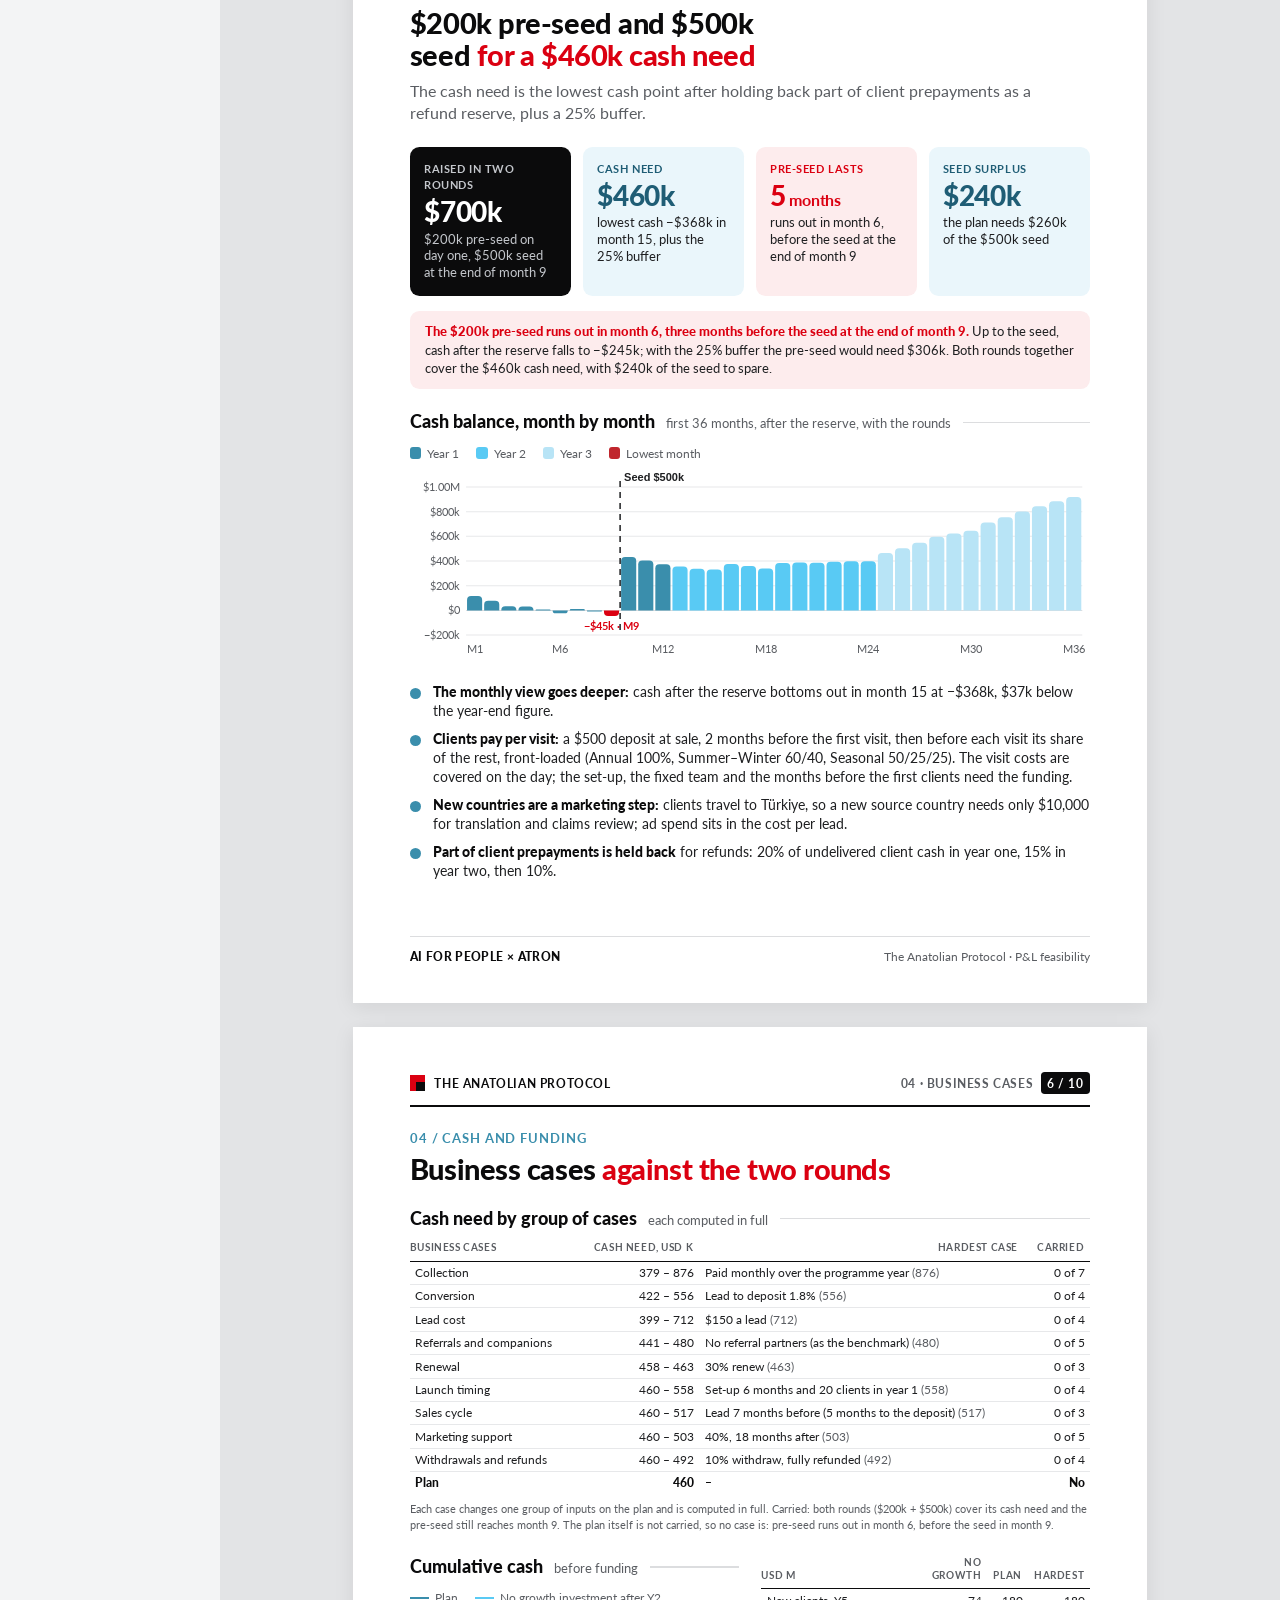
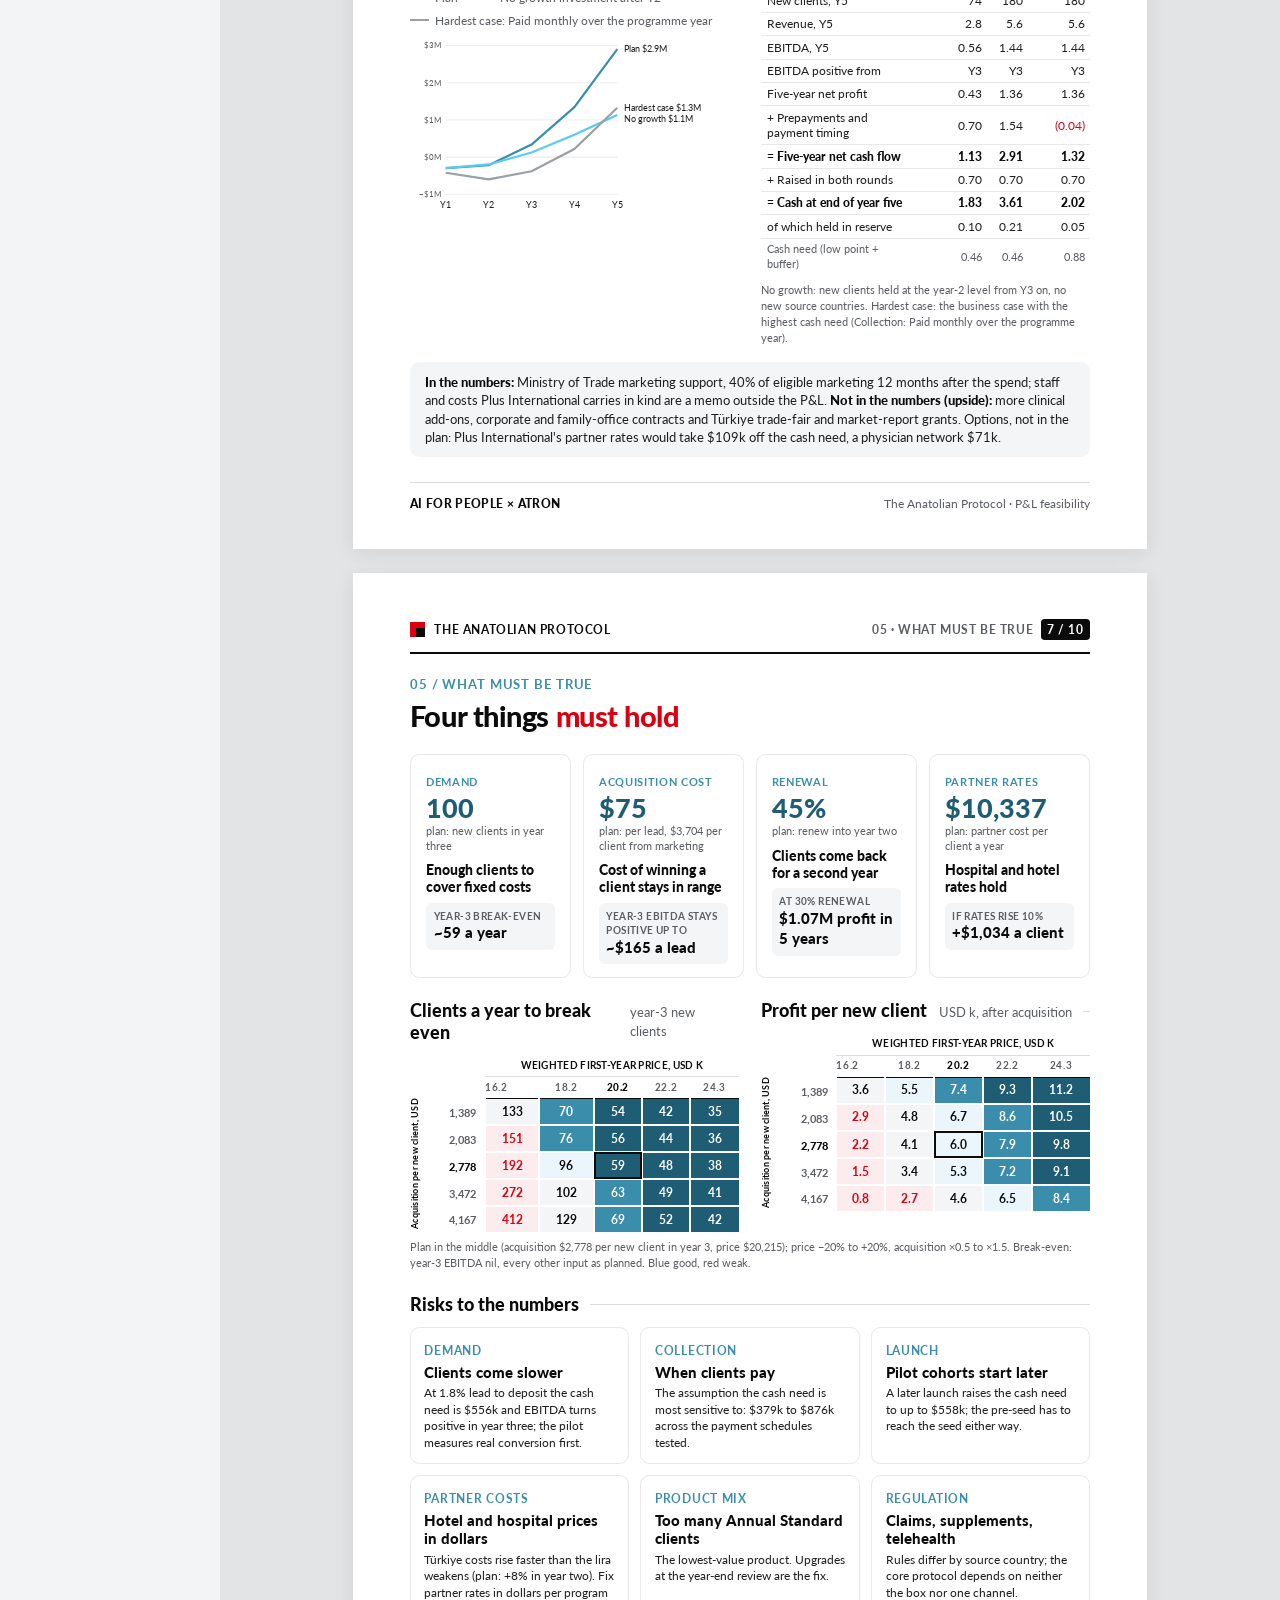
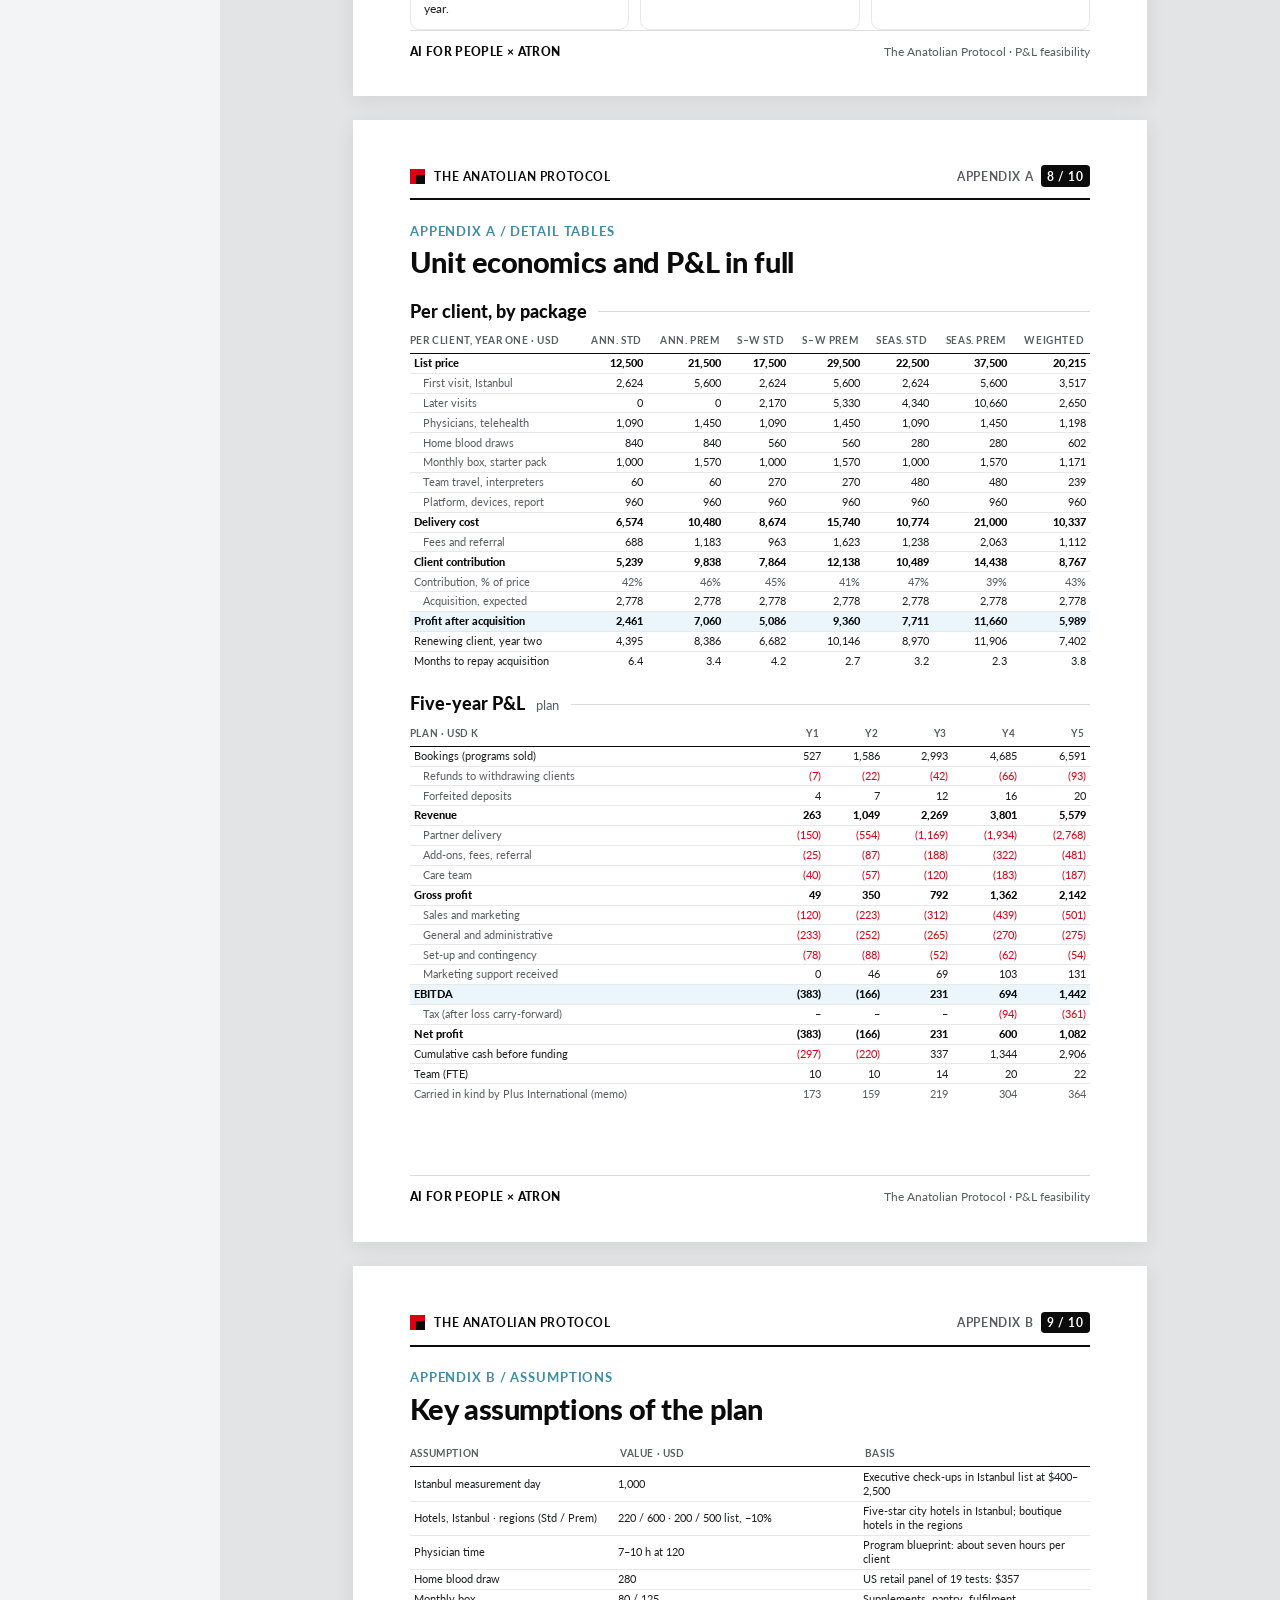
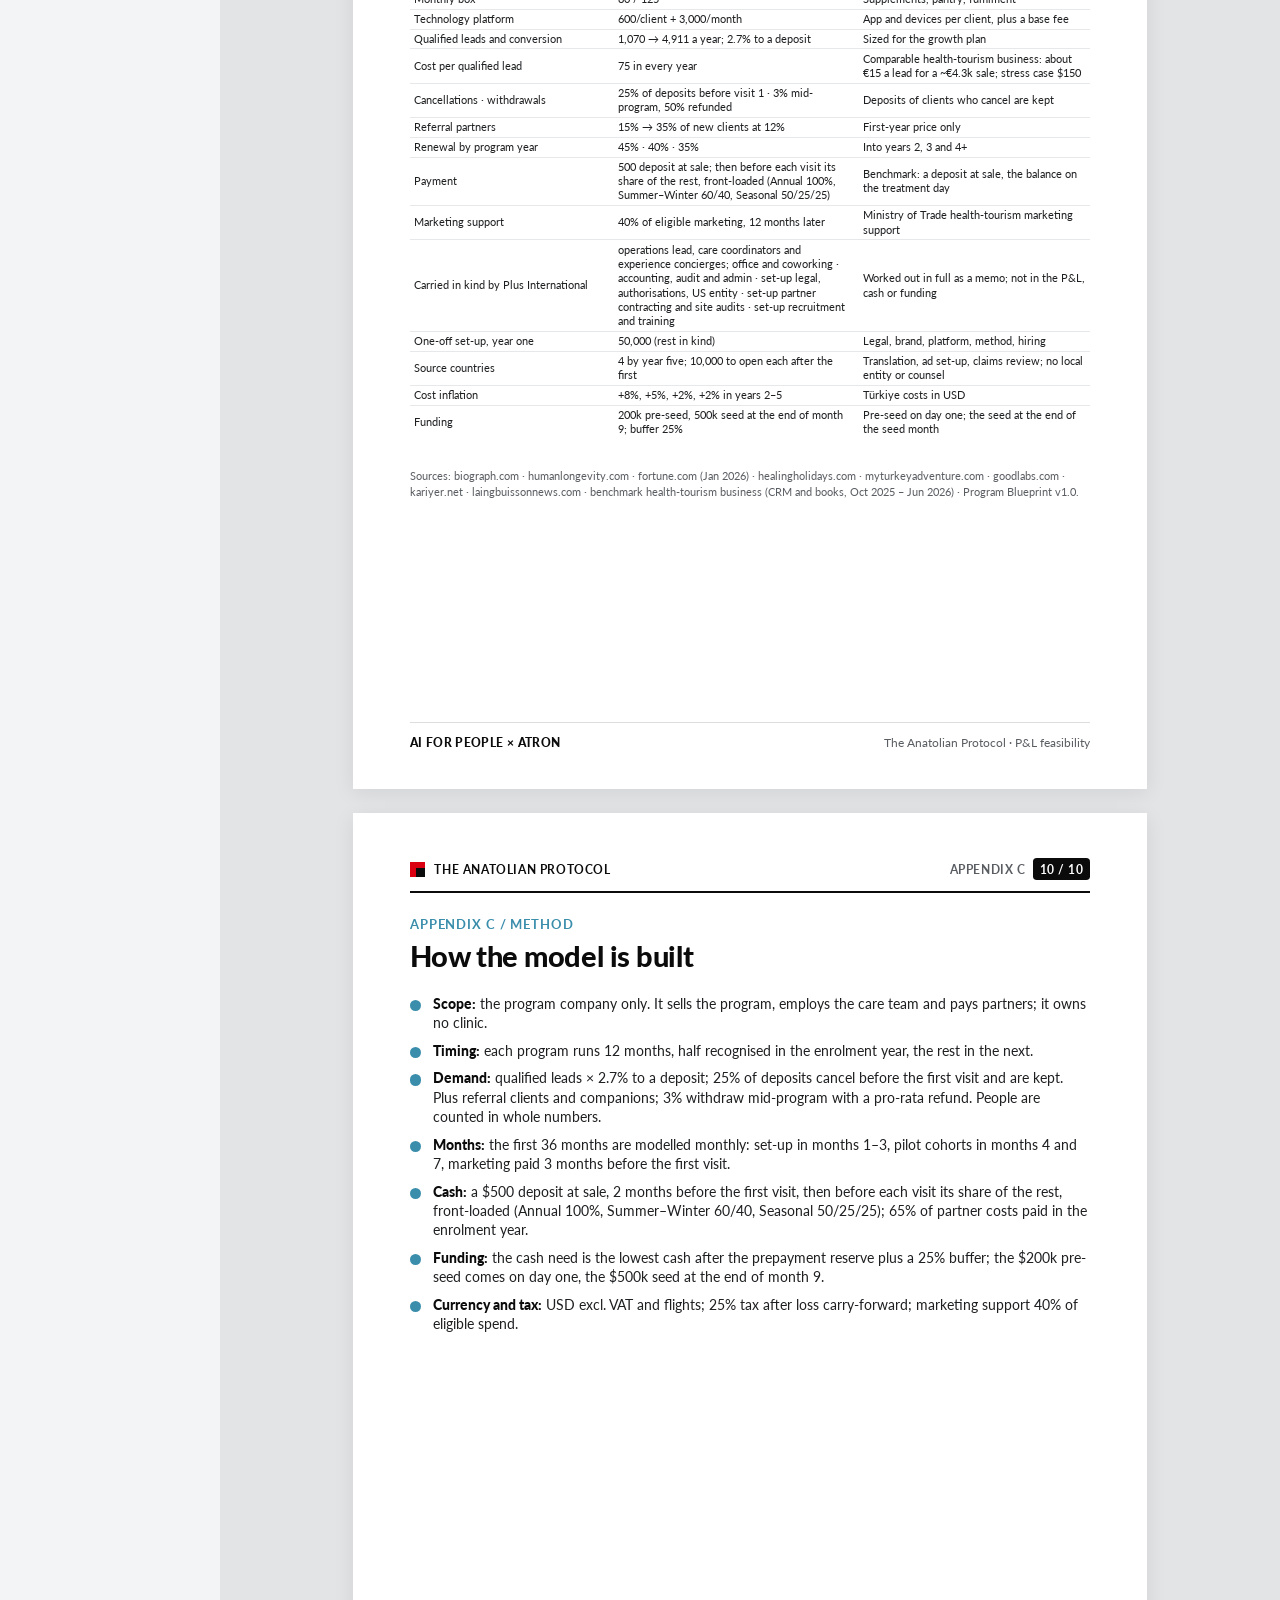
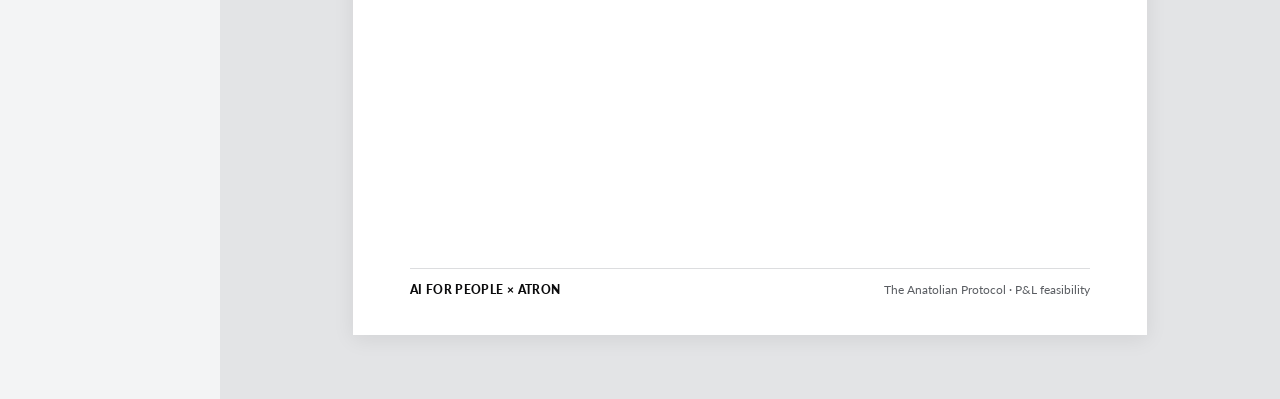
==== commit f2b29bb7: "Site root redirects to the live report in the plan tool The static v5-era presentation is replaced b" ====
--- a/index.html
+++ b/index.html
@@ -1,588 +1,19 @@
 <!doctype html>
-<html lang="en">
+<html lang="en-GB">
 <head>
 <meta charset="utf-8">
-<meta name="viewport" content="width=device-width, initial-scale=1, viewport-fit=cover">
+<meta name="viewport" content="width=device-width, initial-scale=1">
 <title>The Anatolian Protocol — P&amp;L feasibility</title>
-<meta name="description" content="Five-year P&amp;L, cash and funding view for The Anatolian Protocol program company.">
 <meta name="robots" content="noindex, nofollow">
-<link rel="stylesheet" href="https://fonts.googleapis.com/css2?family=Lato:wght@400;700;900&display=swap">
+<meta http-equiv="refresh" content="0; url=plan/#/report">
+<link rel="canonical" href="plan/#/report">
+<script>location.replace("plan/#/report");</script>
+<style>
+  body { margin: 0; padding: 32px 16px; font: 15px/1.5 ui-sans-serif, -apple-system, "Segoe UI", sans-serif; color: #1e1f21; background: #ffffff; }
+  @media (prefers-color-scheme: dark) { body { color: #eceef0; background: #121416; } a { color: #59caf4; } }
+</style>
 </head>
 <body>
-<style>/* The Anatolian Protocol — P&L feasibility, visual edition (TÜRASAŞ format)
-   One document, three readings: A4 pages, a mobile column, 16:9 slides.
-   Few words; every section is a headline, a row of numbers and a picture. */
-:root {
-  --ink: #0b0b0c;
-  --text: #1e1f21;
-  --muted: #5a5d62;
-  --rule: #dcdddf;
-  --line: #e7e8ea;
-  --paper: #ffffff;
-  --soft: #f4f5f6;
-  --red: #db0011;
-  --red-soft: #fdeced;
-  --tb: #3a8eac;        /* petrol blue */
-  --tl: #59caf4;        /* sky blue */
-  --deep: #1f5d75;
-  --blue-soft: #eaf6fb;
-  --blue-line: #b8e4f6;
-  --cost: #c9ccd0;
-  --cost2: #e3e5e8;
-  --desk: #e3e4e6;
-  --stage: #15181c;
-  --sans: "Lato", "Noto Sans", Arial, sans-serif;
-  color-scheme: light;
-}
-* { box-sizing: border-box; }
-html { background: var(--desk); }
-body {
-  margin: 0; background: var(--desk); color: var(--text);
-  font: 400 11pt/1.42 var(--sans); -webkit-font-smoothing: antialiased;
-  padding-block: 0 40px;
-  padding-left: max(16px, env(safe-area-inset-left, 0px));
-  padding-right: max(16px, env(safe-area-inset-right, 0px));
-}
-h1, h2, h3, h4, p, ul, ol, figure { margin: 0; padding: 0; }
-svg { display: block; }
-b, strong { font-weight: 900; color: var(--ink); }
-td, th, .num { font-variant-numeric: tabular-nums; }
-
-/* ================= A4 pages ================= */
-#doc { display: none; }
-html.view-a4 #doc, html.view-phone #doc { display: block; }
-.page {
-  position: relative; width: 210mm; height: 297mm; margin: 0 auto 24px;
-  padding: 12mm 15mm 10mm; background: var(--paper);
-  display: flex; flex-direction: column; overflow: hidden;
-  box-shadow: 0 4px 20px rgba(0,0,0,.08);
-}
-.page > * { flex-shrink: 0; }
-.top { display: flex; align-items: center; justify-content: space-between; font-size: 9pt; font-weight: 700; letter-spacing: .05em; text-transform: uppercase; color: var(--muted); }
-.mark { display: flex; align-items: center; gap: 2.5mm; color: var(--ink); }
-.mark i { width: 4mm; height: 4mm; background: var(--red); display: block; position: relative; flex: none; }
-.mark i::after { content: ""; position: absolute; left: 1.6mm; top: 1.6mm; width: 2.4mm; height: 2.4mm; background: var(--ink); }
-.top .pg { display: flex; align-items: center; gap: 2mm; }
-.top .pg b { color: #fff; background: var(--ink); padding: .6mm 1.8mm; border-radius: 1mm; letter-spacing: .04em; font-weight: 700; }
-.rule-top { margin-top: 3mm; height: 1.5pt; background: var(--ink); }
-.foot { margin-top: auto; padding-top: 3mm; border-top: 1pt solid var(--rule); display: flex; justify-content: space-between; font-size: 9pt; color: var(--muted); }
-.foot b { font-weight: 900; letter-spacing: .03em; }
-
-.kicker { margin-top: 6mm; font-size: 9.5pt; font-weight: 700; letter-spacing: .07em; text-transform: uppercase; color: var(--tb); }
-h2.h { margin-top: 1.5mm; font-size: 22pt; line-height: 1.08; font-weight: 900; letter-spacing: -.015em; color: var(--ink); text-wrap: balance; }
-h2.h em { font-style: normal; color: var(--red); }
-.sub { margin-top: 2.5mm; font-size: 12pt; line-height: 1.4; color: var(--muted); max-width: 165mm; }
-.sec { margin-top: 6mm; }
-.sec-h { display: flex; align-items: baseline; gap: 3mm; margin-bottom: 3mm; }
-.sec-h h3 { font-size: 13.5pt; line-height: 1.2; font-weight: 900; color: var(--ink); }
-.sec-h small { font-size: 10pt; color: var(--muted); }
-.sec-h::after { content: ""; flex: 1; height: 1pt; background: var(--rule); align-self: center; }
-.cap { margin-top: 1.8mm; font-size: 8.5pt; color: var(--muted); }
-
-/* cover */
-.cover-h { margin-top: 7mm; font-size: 32pt; line-height: 1.05; font-weight: 900; letter-spacing: -.02em; color: var(--ink); }
-.cover-h em { font-style: normal; color: var(--red); display: block; }
-.cover-sub { margin-top: 4mm; font-size: 13pt; line-height: 1.4; color: var(--text); max-width: 160mm; }
-.facts { margin-top: 6mm; display: grid; grid-template-columns: repeat(3, 1fr); border: 1pt solid var(--ink); border-radius: 2mm; overflow: hidden; }
-.facts > div { padding: 3.5mm 4.5mm 4mm; }
-.facts > div + div { border-left: 1pt solid var(--ink); }
-.facts small { display: block; font-size: 8.5pt; font-weight: 700; letter-spacing: .06em; text-transform: uppercase; color: var(--muted); }
-.facts strong { display: block; margin-top: 1mm; font-size: 22pt; line-height: 1.05; }
-.facts p { margin-top: 1.2mm; font-size: 9.5pt; line-height: 1.35; color: var(--muted); }
-.facts > div:first-child { background: var(--ink); }
-.facts > div:first-child small, .facts > div:first-child p { color: #b9bcc1; }
-.facts > div:first-child strong { color: #fff; }
-
-/* kpi cards */
-.kpis { display: grid; grid-template-columns: repeat(4, 1fr); gap: 3mm; }
-.kpis.k3 { grid-template-columns: repeat(3, 1fr); }
-.kpi { background: var(--blue-soft); border-radius: 2.5mm; padding: 3.6mm 3.8mm 3.8mm; }
-.kpi small { display: block; font-size: 8.5pt; font-weight: 700; letter-spacing: .05em; text-transform: uppercase; color: var(--deep); }
-.kpi strong { display: block; margin-top: 1.2mm; font-size: 21pt; line-height: 1; font-weight: 900; color: var(--deep); letter-spacing: -.01em; white-space: nowrap; }
-.kpi strong span { font-size: 12pt; font-weight: 700; }
-.kpi p { margin-top: 1.6mm; font-size: 9.5pt; line-height: 1.32; color: var(--text); }
-.kpi.dark { background: var(--ink); }
-.kpi.dark small, .kpi.dark p { color: #c4c7cc; }
-.kpi.dark strong { color: #fff; }
-.kpi.red { background: var(--red-soft); }
-.kpi.red small, .kpi.red strong { color: var(--red); }
-
-/* bullets */
-ul.pts { list-style: none; display: grid; gap: 2.2mm; }
-ul.pts li { position: relative; padding-left: 6mm; font-size: 10.5pt; line-height: 1.38; }
-ul.pts li::before { content: ""; position: absolute; left: 0; top: 1.6mm; width: 3mm; height: 3mm; border-radius: 50%; background: var(--tb); }
-ul.pts.red li::before { background: var(--red); }
-ul.pts li b { color: var(--ink); }
-
-/* cards */
-.cards { display: grid; gap: 3mm; }
-.cards.c2 { grid-template-columns: 1fr 1fr; }
-.cards.c3 { grid-template-columns: repeat(3, 1fr); }
-.cards.c4 { grid-template-columns: repeat(4, 1fr); }
-.card { border: 1pt solid var(--line); border-radius: 2.5mm; padding: 3.6mm 4mm 4mm; background: var(--paper); }
-.card .k { font-size: 8.5pt; font-weight: 700; letter-spacing: .06em; text-transform: uppercase; color: var(--tb); }
-.card h4 { margin-top: 1.2mm; font-size: 12pt; line-height: 1.22; font-weight: 900; color: var(--ink); }
-.card p { margin-top: 1.4mm; font-size: 9.8pt; line-height: 1.38; }
-.card.soft { background: var(--soft); border-color: var(--soft); }
-.card.top-sky { border-top: 2.5pt solid var(--tl); border-radius: 0 0 2.5mm 2.5mm; background: var(--soft); border-left: 0; border-right: 0; border-bottom: 0; }
-.card .big { display: block; margin-top: 1.5mm; font-size: 20pt; line-height: 1; font-weight: 900; color: var(--deep); }
-
-/* packages */
-.pkg { border: 1pt solid var(--line); border-radius: 2.5mm; padding: 4mm; }
-.pkg .dots { display: flex; gap: 1.4mm; }
-.pkg .dots i { width: 3.4mm; height: 3.4mm; border-radius: 50%; background: var(--tb); display: block; }
-.pkg .dots i.off { background: var(--line); }
-.pkg h4 { margin-top: 2.4mm; font-size: 14pt; font-weight: 900; color: var(--ink); }
-.pkg .vis { font-size: 9pt; color: var(--muted); font-weight: 700; text-transform: uppercase; letter-spacing: .05em; }
-.pkg .prices { margin-top: 3mm; display: grid; grid-template-columns: 1fr 1fr; gap: 2mm; }
-.pkg .prices div { background: var(--soft); border-radius: 1.6mm; padding: 2mm 2.4mm; }
-.pkg .prices div:last-child { background: var(--ink); }
-.pkg .prices small { display: block; font-size: 8pt; font-weight: 700; text-transform: uppercase; letter-spacing: .05em; color: var(--muted); }
-.pkg .prices div:last-child small { color: #b9bcc1; }
-.pkg .prices strong { display: block; margin-top: .6mm; font-size: 14pt; }
-.pkg .prices div:last-child strong { color: #fff; }
-.pkg p { margin-top: 2mm; font-size: 9.8pt; line-height: 1.35; }
-.pkg .share { margin-top: 2.4mm; display: flex; align-items: center; gap: 2mm; font-size: 9pt; color: var(--muted); }
-.pkg .share i { display: block; height: 2mm; border-radius: 2mm; background: var(--tb); }
-.chips { display: grid; grid-template-columns: repeat(3, 1fr); gap: 2.4mm; }
-.chip { background: var(--soft); border-radius: 2mm; padding: 2.4mm 3mm; font-size: 9pt; line-height: 1.3; }
-.chip small { display: block; font-size: 8pt; font-weight: 700; letter-spacing: .06em; text-transform: uppercase; color: var(--muted); }
-.chip b { display: block; margin: .6mm 0 .8mm; font-size: 12.5pt; color: var(--deep); }
-
-/* figures */
-.fig svg { width: 100%; height: auto; }
-.fig.box { border: 1pt solid var(--line); border-radius: 2.5mm; padding: 3.5mm; }
-.split { display: grid; grid-template-columns: 1.15fr 1fr; gap: 6mm; align-items: start; }
-.split.even { grid-template-columns: 1fr 1fr; }
-.split.wide-r { grid-template-columns: 1fr 1.2fr; }
-.ch text { font-family: var(--sans); fill: var(--muted); }
-.ch .lbl { fill: var(--text); }
-.ch .val { fill: var(--ink); font-weight: 700; }
-.ch .wval { fill: #fff; font-weight: 700; }
-.ch .axis { stroke: var(--rule); }
-.ch .grid { stroke: var(--line); }
-.f-ink { fill: var(--ink); } .f-red { fill: var(--red); } .f-tb { fill: var(--tb); } .f-tl { fill: var(--tl); }
-.f-deep { fill: var(--deep); } .f-cost { fill: var(--cost); } .f-cost2 { fill: var(--cost2); } .f-soft { fill: var(--blue-line); }
-.s-ink { stroke: var(--ink); } .s-red { stroke: var(--red); } .s-tb { stroke: var(--tb); } .s-tl { stroke: var(--tl); } .s-cost { stroke: #9a9ea5; }
-.legend { display: flex; flex-wrap: wrap; gap: 1.5mm 4.5mm; font-size: 9pt; color: var(--muted); margin-bottom: 2mm; }
-.legend span { display: inline-flex; align-items: center; gap: 1.6mm; }
-.legend i { width: 3mm; height: 3mm; border-radius: .8mm; display: block; }
-.legend i.ln { height: 2px; border-radius: 0; width: 5mm; }
-.legend i.dash { height: 0; border-top: 2px dashed var(--ink); width: 5mm; border-radius: 0; }
-
-/* tables */
-table.t { width: 100%; border-collapse: collapse; font-size: 9.6pt; line-height: 1.3; }
-table.t th { text-align: right; font-size: 8pt; font-weight: 700; letter-spacing: .06em; text-transform: uppercase; color: var(--muted); padding: 0 1.6mm 1.8mm; border-bottom: 1.2pt solid var(--ink); vertical-align: bottom; }
-table.t th:first-child, table.t td:first-child { text-align: left; padding-left: 0; }
-table.t td { padding: 1.5mm 1.6mm; border-bottom: .6pt solid var(--line); text-align: right; }
-table.t tr.tot td { font-weight: 900; color: var(--ink); }
-table.t tr.in td:first-child { padding-left: 3.5mm; color: var(--muted); }
-table.t tr.hl td { background: var(--blue-soft); }
-table.t tr.sm td { font-size: 8.6pt; color: var(--muted); }
-table.t tr:last-child td { border-bottom: 0; }
-table.t.compact { font-size: 9pt; }
-table.t.compact td { padding: .9mm 1.4mm; }
-table.t.compact th { font-size: 7.4pt; }
-.neg { color: var(--red); }
-table.heat td { text-align: center; font-weight: 700; border-bottom: 2px solid #fff; border-left: 2px solid #fff; }
-table.heat th { text-align: center; }
-table.heat td:first-child { text-align: left; font-weight: 700; color: var(--muted); border-left: 0; background: #fff; }
-table.heat td.base { outline: 2pt solid var(--ink); outline-offset: -2pt; }
-
-.note { margin-top: 4mm; padding: 3mm 4mm; border-radius: 2.5mm; background: var(--soft); font-size: 9.8pt; line-height: 1.4; }
-.note.red { background: var(--red-soft); }
-.note b { color: var(--ink); }
-.note.red b { color: var(--red); }
-.flex-end { margin-top: auto; }
-
-/* ================= mobile reading ================= */
-html.phone body { font-size: 11.5pt; }
-html.phone .page { width: auto; max-width: 600px; height: auto; margin: 0 auto; padding: 0; box-shadow: none; overflow: visible; display: block; background: transparent; }
-html.phone .page + .page { margin-top: 12mm; }
-html.phone .page + .page > .top, html.phone .page + .page > .rule-top { display: none; }
-html.phone .page > .foot { display: none; }
-html.phone .top .pg { display: none; }
-html.phone .page + .page > .kicker { margin-top: 0; }
-html.phone h2.h { font-size: 21pt; }
-html.phone .cover-h { font-size: 25pt; }
-html.phone .sub, html.phone .cover-sub { font-size: 12pt; }
-html.phone .facts { grid-template-columns: 1fr; }
-html.phone .facts > div + div { border-left: 0; border-top: 1pt solid var(--ink); }
-html.phone .kpis, html.phone .kpis.k3 { grid-template-columns: 1fr 1fr; }
-html.phone .cards.c2, html.phone .cards.c3, html.phone .cards.c4, html.phone .split, html.phone .split.even, html.phone .split.wide-r { grid-template-columns: 1fr; }
-html.phone .chips { grid-template-columns: 1fr 1fr; }
-html.phone ul.pts li, html.phone .card p, html.phone .pkg p, html.phone .note { font-size: 11pt; }
-html.phone .tw { overflow-x: auto; -webkit-overflow-scrolling: touch; }
-html.phone table.t.wide { min-width: 620px; }
-html.phone .flex-end { margin-top: 6mm; }
-
-/* ================= slides (1280 × 720 canvas) ================= */
-#deck { display: none; }
-html.view-sunum #deck { display: block; }
-html.view-sunum, html.view-sunum body { background: var(--stage); }
-.slide-frame { position: relative; margin: 0 auto 18px; }
-.slide {
-  position: absolute; left: 0; top: 0; transform-origin: top left;
-  width: 1280px; height: 720px; padding: 40px 60px 30px; overflow: hidden;
-  display: flex; flex-direction: column; background: var(--paper); color: var(--text);
-  font: 400 20px/1.42 var(--sans); border-radius: 4px; box-shadow: 0 12px 40px rgba(0,0,0,.4);
-}
-#deck.single .slide-frame { display: none; margin: 0 auto; }
-#deck.single .slide-frame.on { display: block; }
-.slide .top { font-size: 13px; }
-.slide .mark i { width: 15px; height: 15px; } .slide .mark i::after { left: 6px; top: 6px; width: 9px; height: 9px; }
-.slide .rule-top { margin-top: 12px; height: 2px; }
-.slide .foot { font-size: 13px; padding-top: 10px; }
-.slide .kicker { margin-top: 26px; font-size: 15px; }
-.slide h2.h { margin-top: 6px; font-size: 42px; }
-.slide .sub { margin-top: 10px; font-size: 21px; max-width: 1100px; }
-.slide .cover-h { margin-top: 40px; font-size: 56px; }
-.slide .cover-sub { font-size: 24px; margin-top: 18px; max-width: 1050px; }
-.slide .facts { margin-top: 40px; border-width: 2px; border-radius: 10px; }
-.slide .facts > div { padding: 18px 24px 20px; }
-.slide .facts > div + div { border-left-width: 2px; }
-.slide .facts small { font-size: 13px; }
-.slide .facts strong { font-size: 42px; margin-top: 6px; }
-.slide .facts p { font-size: 16px; margin-top: 6px; }
-.slide .kpis { gap: 16px; }
-.slide .kpi { border-radius: 12px; padding: 20px 22px; }
-.slide .kpi small { font-size: 13px; }
-.slide .kpi strong { font-size: 44px; margin-top: 8px; }
-.slide .kpi strong span { font-size: 22px; }
-.slide .kpi p { font-size: 16.5px; margin-top: 8px; }
-.slide ul.pts { gap: 14px; }
-.slide ul.pts li { font-size: 21px; padding-left: 30px; }
-.slide ul.pts li::before { width: 14px; height: 14px; top: 8px; }
-.slide .cards { gap: 16px; }
-.slide .card { border-radius: 12px; padding: 20px 22px; }
-.slide .card .k { font-size: 13px; }
-.slide .card h4 { font-size: 24px; margin-top: 6px; }
-.slide .card p { font-size: 18px; margin-top: 8px; }
-.slide .card .big { font-size: 40px; margin-top: 8px; }
-.slide .pkg { border-radius: 12px; padding: 22px; }
-.slide .pkg .dots i { width: 16px; height: 16px; } .slide .pkg .dots { gap: 7px; }
-.slide .pkg h4 { font-size: 28px; margin-top: 12px; }
-.slide .pkg .vis { font-size: 14px; }
-.slide .pkg .prices { margin-top: 14px; gap: 10px; }
-.slide .pkg .prices div { border-radius: 8px; padding: 10px 14px; }
-.slide .pkg .prices small { font-size: 12px; }
-.slide .pkg .prices strong { font-size: 28px; }
-.slide .pkg p { font-size: 18px; margin-top: 12px; }
-.slide .pkg .share { font-size: 15px; margin-top: 12px; }
-.slide .pkg .share i { height: 9px; }
-.slide .chips { gap: 12px; }
-.slide .chip { border-radius: 10px; padding: 14px 16px; font-size: 17px; }
-.slide .chip b { font-size: 26px; margin: 4px 0 6px; } .slide .chip small { font-size: 13px; } .slide .chip { font-size: 18px; padding: 18px 20px; }
-.slide .split { gap: 40px; }
-.slide .fig.box { border-radius: 12px; padding: 18px; }
-.slide .legend { font-size: 15px; gap: 8px 22px; margin-bottom: 10px; }
-.slide .legend i { width: 14px; height: 14px; } .slide .legend i.ln, .slide .legend i.dash { width: 24px; height: 3px; }
-.slide table.t { font-size: 18px; }
-.slide table.t th { font-size: 13px; padding: 0 10px 8px; }
-.slide table.t td { padding: 8px 10px; }
-.slide table.t.compact { font-size: 16px; } .slide table.t.compact td { padding: 6px 10px; } .slide table.t.compact th { font-size: 12px; }
-.slide .note { font-size: 18px; border-radius: 12px; padding: 16px 22px; margin-top: 18px; }
-.slide .cap { font-size: 14px; margin-top: 8px; }
-.slide .sec-h h3 { font-size: 24px; } .slide .sec-h small { font-size: 16px; } .slide .sec-h { margin-bottom: 12px; }
-.slide .fill { flex: 1; min-height: 0; display: flex; flex-direction: column; justify-content: center; }
-.slide .mt { margin-top: 26px; }
-
-/* deck navigation */
-#deck-nav { display: none; }
-html.view-sunum #deck-nav.on { display: flex; }
-#deck-nav { justify-content: center; align-items: center; gap: 14px; margin-top: 12px; font: 700 15px/1 var(--sans); color: #c9ccd1; }
-#deck-nav button { font: inherit; font-size: 20px; width: 44px; height: 44px; border-radius: 50%; border: 1px solid #3a3b40; background: #2a2b2f; color: #fff; cursor: pointer; }
-#deck-nav button:disabled { opacity: .35; cursor: default; }
-#deck-nav button:focus-visible { outline: 2px solid var(--tl); outline-offset: 2px; }
-#deck-count { min-width: 64px; text-align: center; font-variant-numeric: tabular-nums; }
-
-/* ================= view bar ================= */
-#viewbar {
-  position: sticky; top: env(safe-area-inset-top, 0px); z-index: 50; display: flex;
-  margin: 0 calc(-1 * max(16px, env(safe-area-inset-left, 0px))) 22px;
-  padding: 10px max(16px, env(safe-area-inset-right, 0px)) 10px max(16px, env(safe-area-inset-left, 0px));
-  align-items: center; justify-content: space-between; gap: 10px; flex-wrap: wrap;
-  background: color-mix(in srgb, var(--desk) 88%, transparent); backdrop-filter: blur(8px);
-  font: 700 14px/1 var(--sans);
-}
-html.view-phone, html.view-phone body { background: var(--paper); }
-html.view-phone #viewbar { background: color-mix(in srgb, var(--paper) 92%, transparent); border-bottom: 1px solid var(--line); }
-html.view-sunum #viewbar { background: color-mix(in srgb, var(--stage) 88%, transparent); margin-bottom: 16px; }
-.seg { display: inline-flex; padding: 3px; border-radius: 10px; background: var(--paper); border: 1px solid var(--rule); }
-html.view-sunum .seg { background: #2a2b2f; border-color: #3a3b40; }
-.seg button { font: inherit; border: 0; background: transparent; color: var(--muted); padding: 8px 14px; border-radius: 7px; cursor: pointer; }
-html.view-sunum .seg button { color: #a9acb2; }
-.seg button[aria-pressed="true"] { background: var(--ink); color: #fff; }
-html.view-sunum .seg button[aria-pressed="true"] { background: #fff; color: var(--ink); }
-.seg button:focus-visible, .vb-btn:focus-visible { outline: 2px solid var(--tl); outline-offset: 2px; }
-.vb-right { display: flex; align-items: center; gap: 8px; }
-.vb-btn { display: inline-flex; align-items: center; gap: 8px; font: inherit; cursor: pointer; text-decoration: none; padding: 9px 14px; border-radius: 9px; border: 1px solid var(--rule); background: var(--paper); color: var(--ink); }
-.vb-btn:hover { border-color: var(--tb); }
-.vb-btn .ic { flex: none; color: var(--tb); }
-html.view-sunum .vb-btn .ic { color: var(--tl); }
-html.view-sunum .vb-btn { background: #2a2b2f; border-color: #3a3b40; color: #fff; }
-#vb-msg { font-weight: 400; color: var(--muted); }
-html.view-sunum #vb-msg { color: #a9acb2; }
-#vb-dl[hidden] { display: none !important; }
-@media (max-width: 520px) { .seg button { padding: 8px 10px; } .vb-btn .long { display: none; } }
-
-/* ================= print ================= */
-@media print {
-  @page { size: A4; margin: 0; }
-  @page phone { size: 100mm 200mm; margin: 8mm 0; }
-  @page slide { size: 338.6667mm 190.5mm; margin: 0; }
-  html, body { background: #fff !important; padding: 0 !important; margin: 0 !important; }
-  body { -webkit-print-color-adjust: exact; print-color-adjust: exact; }
-  #viewbar, #deck-nav { display: none !important; }
-  html.view-a4 #doc { zoom: 1 !important; }
-  .page { margin: 0; box-shadow: none; break-after: page; }
-  .page:last-child { break-after: auto; }
-  html.phone .page { page: phone; width: 100mm; max-width: none; padding: 0 6mm; break-after: auto; }
-  html.phone body { font-size: 10pt; }
-  html.phone h2.h { font-size: 17pt; }
-  html.phone .cover-h { font-size: 21pt; }
-  html.phone .sub, html.phone .cover-sub { font-size: 10.5pt; }
-  html.phone ul.pts li, html.phone .card p, html.phone .pkg p, html.phone .note { font-size: 9.6pt; }
-  html.phone .kpi strong { font-size: 17pt; }
-  html.phone .tw { overflow: visible; }
-  html.phone table.t, html.phone table.t.wide { font-size: 6.6pt; min-width: 0; }
-  html.phone table.t th { font-size: 5.6pt; padding: 0 .8mm 1.2mm; }
-  html.phone table.t td { padding: 1mm .8mm; }
-  html.phone .card, html.phone .pkg, html.phone .kpi, html.phone .fig, html.phone .note, html.phone .chip, html.phone tr, html.phone .facts { break-inside: avoid; }
-  html.phone h2.h, html.phone .sec-h, html.phone .kicker { break-after: avoid; }
-  html.view-sunum, html.view-sunum body { background: #fff !important; }
-  html.view-sunum #deck .slide-frame { display: block !important; page: slide; width: 1280px !important; height: 720px !important; margin: 0 !important; break-after: page; }
-  html.view-sunum #deck .slide-frame:last-child { break-after: auto; }
-  html.view-sunum .slide { transform: none !important; box-shadow: none; border-radius: 0; }
-}
-@media (prefers-reduced-motion: reduce) { * { transition: none !important; } }
-table.t.assum td, table.t.assum th { text-align: left; }
-
-.two-col ul.pts { grid-template-columns: 1fr 1fr; column-gap: 6mm; }
-html.phone .two-col ul.pts { grid-template-columns: 1fr; }
-
-/* two-way sensitivity tables */
-table.heat th { text-align: center; padding: 1mm 1mm 1.2mm; }
-table.heat th.axis-h { border-bottom: .6pt solid var(--rule); color: var(--ink); letter-spacing: .03em; }
-table.heat th.corner { border-bottom: 0; }
-table.heat th.axis-v { width: 6mm; padding: 0; border-bottom: 0; color: var(--ink); vertical-align: middle; }
-table.heat th.axis-v span { writing-mode: vertical-rl; transform: rotate(180deg); white-space: nowrap; font-size: 7pt; letter-spacing: .03em; }
-table.heat th.rowh { text-align: right; padding-right: 2mm; border-bottom: 0; font-size: 8.4pt; color: var(--muted); letter-spacing: 0; }
-table.heat th.base { color: var(--ink); font-weight: 900; }
-.slide table.heat th.axis-v span { font-size: 12px; } .slide table.heat th.axis-v { width: 26px; } .slide table.heat th.rowh { font-size: 14px; }
-table.heat th { text-transform: none; }
-table.heat th.axis-h { text-transform: uppercase; }
-table.heat td { padding: .7mm 1mm; }
-
-/* "what must be true" cards: base value, then how far it can move */
-.card.must .bl { margin-top: .6mm; font-size: 8.4pt; color: var(--muted); line-height: 1.3; }
-.card.must h4 { margin-top: 2mm; font-size: 10.5pt; }
-.card.must .lim { margin-top: 2mm; padding: 1.6mm 2mm; border-radius: 1.6mm; background: var(--soft); }
-.card.must .lim small { display: block; font-size: 7.6pt; font-weight: 700; letter-spacing: .04em; text-transform: uppercase; color: var(--muted); }
-.card.must .lim b { display: block; font-size: 11pt; color: var(--ink); }
-.card.must .note-s { display: none; }
-.slide .card.must .bl { font-size: 14px; } .slide .card.must h4 { font-size: 19px; }
-.slide .card.must .lim { padding: 8px 10px; border-radius: 8px; margin-top: 10px; } .slide .card.must .lim small { font-size: 12px; } .slide .card.must .lim b { font-size: 20px; }
-.slide .card.must .note-s { display: block; margin-top: 8px; font-size: 15px; }
-.card.must { padding-bottom: 3.2mm; }
-table.heat td { padding: .5mm 1mm; }
-.cards.c2 .card { padding: 3mm 3.6mm 3.2mm; }
-</style>
-<script type="application/json" id="meta">{"pdf": {"a4": "Anatolian_Protocol_PL_Feasibility_A4.pdf", "phone": "Anatolian_Protocol_PL_Feasibility_mobile.pdf", "sunum": "Anatolian_Protocol_PL_Feasibility_slides.pdf"}}</script>
-<script>document.documentElement.classList.add.apply(document.documentElement.classList, innerWidth < 760 ? ["view-phone","phone"] : ["view-a4"])</script>
-<nav id="viewbar" aria-label="View"><div class="seg" role="group" aria-label="View"><button type="button" data-view="a4">A4</button><button type="button" data-view="phone">Mobile</button><button type="button" data-view="sunum">Slides</button></div><div class="vb-right"><span id="vb-msg" aria-live="polite"></span><a class="vb-btn" id="vb-dl" target="_blank" rel="noopener"><svg class="ic" viewBox="0 0 16 16" width="15" height="15" aria-hidden="true"><path d="M8 1.5v8.5M4.5 6.5 8 10l3.5-3.5M2.5 11.5v2h11v-2" fill="none" stroke="currentColor" stroke-width="1.7" stroke-linecap="round" stroke-linejoin="round"/></svg>PDF<span class="long"></span></a></div></nav>
-<main id="doc"><article class="page" aria-label="Page 1"><div class="top"><span class="mark"><i></i>The Anatolian Protocol</span><span class="pg"><span>P&amp;L feasibility · Oct 2026</span><b>1 / 8</b></span></div><div class="rule-top"></div>
-<p class="kicker">P&amp;L feasibility · Program company · Five years</p>
-<h1 class="cover-h">A client pays $20.2k and costs $10.3k to serve.<em>EBITDA turns positive in year four.</em></h1>
-<p class="cover-sub">A year of measured, physician-signed care with one to three stays in Türkiye. Partners are paid per client, so the cost of each client is known.</p>
-<div class="facts">
-<div><small>Funding to raise</small><strong>$1.0M</strong><p>Base case, incl. reserve and buffer</p></div>
-<div><small>EBITDA positive</small><strong>Year 4</strong><p>Cash flow positive in year 2</p></div>
-<div><small>Year-5 revenue</small><strong>$21.3M</strong><p>17% EBITDA margin</p></div>
-</div>
-<div class="sec"><div class="sec-h"><h3>Where one client's money goes</h3><small>weighted client, first year</small></div><div class="fig"><svg class="ch" viewBox="0 0 680 122" role="img" aria-label="How one client's first-year price is split"><text class="val" x="0" y="16" font-size="15">Client pays $20,215 in year one</text><rect class="f-cost" x="0.0" y="48" width="345.7" height="46" rx="3"/><text class="val" x="8.0" y="77" font-size="15">$10,337</text><text class="lbl" x="1.0" y="114" font-size="12.5" text-anchor="start">Delivery cost: hospital, hotels, doctors, labs, box</text><rect class="f-cost2" x="347.7" y="48" width="43.6" height="46" rx="3"/><text class="lbl" x="348.7" y="40" font-size="12.5" text-anchor="start">Payment fees, referral commission ($1.4k)</text><rect class="f-soft" x="393.3" y="48" width="113.1" height="46" rx="3"/><text class="val" x="401.3" y="77" font-size="15">$3,421</text><text class="lbl" x="394.3" y="114" font-size="12.5" text-anchor="start">Acquisition</text><rect class="f-deep" x="508.3" y="48" width="169.7" height="46" rx="3"/><text class="wval" x="516.3" y="77" font-size="15">$5,103</text><text class="lbl" x="678.0" y="114" font-size="12.5" text-anchor="end">Profit after acquisition</text></svg></div>
-<p class="cap"><b>Contribution</b> = price − partners − fees. <b>Profit after acquisition</b> = contribution − acquisition. P&amp;L gross profit also deducts the care team.</p></div>
-<div class="sec"><div class="kpis"><div class="kpi "><small>Client contribution</small><strong>$8.5k</strong><p>42% of price, after partners and fees</p></div><div class="kpi dark"><small>Profit after acquisition</small><strong>$5.1k</strong><p>per client, before team and overheads</p></div><div class="kpi "><small>Payback</small><strong>4.8<span> months</span></strong><p>to repay acquisition</p></div><div class="kpi "><small>Renewing client</small><strong>$7.4k</strong><p>contribution; no acquisition, no referral</p></div></div></div>
-<div class="sec"><div class="sec-h"><h3>What the client buys</h3><small>one program year</small></div><div class="cards c4"><div class="card soft"><p class="k">Stays</p><h4>1–3 visits to Türkiye</h4><p>Istanbul first, then Cappadocia or the Aegean. Three nights each.</p></div><div class="card soft"><p class="k">Care</p><h4>A named team for 12 months</h4><p>Coordinator, dietitian, coach; about seven physician hours.</p></div><div class="card soft"><p class="k">Measurement</p><h4>Four blood panels a year</h4><p>At the hospital on visits, at home in between. Year-end report.</p></div><div class="card soft"><p class="k">At home</p><h4>A monthly box</h4><p>Supplements and pantry foods, plus an app and devices.</p></div></div></div><footer class="foot"><b>AI FOR PEOPLE × ATRON</b><span>The Anatolian Protocol · P&amp;L feasibility</span></footer></article><article class="page" aria-label="Page 2"><div class="top"><span class="mark"><i></i>The Anatolian Protocol</span><span class="pg"><span>01 · Packages and price</span><b>2 / 8</b></span></div><div class="rule-top"></div>
-<p class="kicker">01 / Packages and price</p><h2 class="h">Three packages, <em>two service levels</em></h2>
-<div class="sec"><div class="cards c3"><div class="pkg"><div class="dots"><i></i><i class="off"></i><i class="off"></i></div><h4>Annual</h4><p class="vis">1 visit a year</p>
-<div class="prices"><div><small>Standard</small><strong>$12,500</strong></div><div><small>Premium</small><strong>$21,500</strong></div></div>
-<p>First-time clients and long-haul markets</p><div class="share"><i style="width:24%"></i>40% of clients</div></div><div class="pkg"><div class="dots"><i></i><i></i><i class="off"></i></div><h4>Summer–Winter</h4><p class="vis">2 visits a year</p>
-<div class="prices"><div><small>Standard</small><strong>$17,500</strong></div><div><small>Premium</small><strong>$29,500</strong></div></div>
-<p>US clients replacing two holidays</p><div class="share"><i style="width:21%"></i>35% of clients</div></div><div class="pkg"><div class="dots"><i></i><i></i><i></i></div><h4>Seasonal</h4><p class="vis">3 visits a year</p>
-<div class="prices"><div><small>Standard</small><strong>$22,500</strong></div><div><small>Premium</small><strong>$37,500</strong></div></div>
-<p>Europe, UK and Gulf, 3–5 hours away</p><div class="share"><i style="width:15%"></i>25% of clients</div></div></div></div>
-<div class="sec"><div class="sec-h"><h3>Pricing rules in the model</h3></div><div class="chips"><div class="chip"><small>Service level</small><b>30% choose Premium</b>Luxury hotels, private experiences and longer physician sessions, at a higher price.</div><div class="chip"><small>Founding cohort</small><b>−15% in year one</b>Pilot clients pay less in return for feedback and anonymised case data.</div><div class="chip"><small>Renewal</small><b>90% of list price</b>Clients who stay a second year pay less; year two starts with a full re-measurement.</div><div class="chip"><small>Companions</small><b>15% of clients, −20%</b>Partners who join with their own protocol pay 80% of list and cost nothing to acquire.</div><div class="chip"><small>Clinical add-ons</small><b>30% buy, $1,800 each</b>Sleep program, glucose sensor, mole mapping, therapy; delivered by partners.</div><div class="chip"><small>Price increases</small><b>+5% a year</b>List prices rise from year two; Türkiye costs in dollars rise 8% easing to 2% a year.</div></div></div>
-<div class="sec"><div class="sec-h"><h3>Above remote programs, below destination clinics</h3><small>published prices</small></div><div class="fig"><svg class="ch" viewBox="0 0 680 246" role="img" aria-label="Published prices compared with proposed Anatolian prices"><text class="lbl" x="190" y="16" text-anchor="end" font-size="12.5">Lanserhof · program</text><rect class="f-cost2" x="200" y="5" width="30.2" height="14" rx="2"/><text class="val" x="237.2" y="16" font-size="12">$3,400 / stay</text><text class="lbl" x="190" y="38" text-anchor="end" font-size="12.5">Biograph · Core</text><rect class="f-cost" x="200" y="27" width="66.7" height="14" rx="2"/><text class="val" x="273.7" y="38" font-size="12">$7,500</text><text class="lbl" x="190" y="60" text-anchor="end" font-size="12.5">Human Longevity · Exec.</text><rect class="f-cost" x="200" y="49" width="71.1" height="14" rx="2"/><text class="val" x="278.1" y="60" font-size="12">$8,000</text><text class="lbl" x="190" y="82" text-anchor="end" font-size="12.5" font-weight="700">Anatolian · Annual Std</text><rect class="f-tb" x="200" y="71" width="111.1" height="14" rx="2"/><text class="val" x="318.1" y="82" font-size="12">$12,500</text><text class="lbl" x="190" y="104" text-anchor="end" font-size="12.5">Biograph · Black</text><rect class="f-cost" x="200" y="93" width="155.6" height="14" rx="2"/><text class="val" x="362.6" y="104" font-size="12">$17,500</text><text class="lbl" x="190" y="126" text-anchor="end" font-size="12.5">Human Longevity · 100+</text><rect class="f-cost" x="200" y="115" width="168.9" height="14" rx="2"/><text class="val" x="375.9" y="126" font-size="12">$19,000</text><text class="lbl" x="190" y="148" text-anchor="end" font-size="12.5">Canyon Ranch · 4 days</text><rect class="f-cost2" x="200" y="137" width="177.8" height="14" rx="2"/><text class="val" x="384.8" y="148" font-size="12">$20,000 / stay</text><text class="lbl" x="190" y="170" text-anchor="end" font-size="12.5" font-weight="700">Anatolian · Annual Prem</text><rect class="f-tb" x="200" y="159" width="191.1" height="14" rx="2"/><text class="val" x="398.1" y="170" font-size="12">$21,500</text><text class="lbl" x="190" y="192" text-anchor="end" font-size="12.5" font-weight="700">Anatolian · Seasonal Std</text><rect class="f-tb" x="200" y="181" width="200.0" height="14" rx="2"/><text class="val" x="407.0" y="192" font-size="12">$22,500</text><text class="lbl" x="190" y="214" text-anchor="end" font-size="12.5">The Estate · membership</text><rect class="f-cost" x="200" y="203" width="311.1" height="14" rx="2"/><text class="val" x="518.1" y="214" font-size="12">$35,000</text><text class="lbl" x="190" y="236" text-anchor="end" font-size="12.5" font-weight="700">Anatolian · Seasonal Prem</text><rect class="f-tb" x="200" y="225" width="333.3" height="14" rx="2"/><text class="val" x="540.3" y="236" font-size="12">$37,500</text></svg></div>
-<p class="cap">Grey: competitors per year. Light grey: per stay. Blue: proposed Anatolian prices.</p></div><footer class="foot"><b>AI FOR PEOPLE × ATRON</b><span>The Anatolian Protocol · P&amp;L feasibility</span></footer></article><article class="page" aria-label="Page 3"><div class="top"><span class="mark"><i></i>The Anatolian Protocol</span><span class="pg"><span>02 · Unit economics</span><b>3 / 8</b></span></div><div class="rule-top"></div>
-<p class="kicker">02 / Unit economics</p><h2 class="h">Every package pays back <em>its acquisition cost</em></h2>
-<p class="sub">What each package leaves after partners, fees and acquisition.</p>
-<div class="sec"><div class="legend"><span><i class="" style="background:var(--cost)"></i>Partner delivery</span><span><i class="" style="background:var(--cost2)"></i>Fees and referral</span><span><i class="" style="background:var(--blue-line)"></i>Acquisition</span><span><i class="" style="background:var(--tb)"></i>Profit after acquisition</span></div><div class="fig"><svg class="ch" viewBox="0 0 680 268" role="img" aria-label="Price, cost and profit after acquisition for each package"><text class="lbl" x="175" y="26" text-anchor="end" font-size="13">Annual · Std</text><rect class="f-cost" x="185.0" y="10" width="64.2" height="28" rx="2"/><rect class="f-cost2" x="250.7" y="10" width="6.9" height="28" rx="2"/><rect class="f-soft" x="259.1" y="10" width="32.7" height="28" rx="2"/><rect class="f-tb" x="293.3" y="10" width="15.2" height="28" rx="2"/><text x="316.0" y="27" font-size="12" font-weight="700" style="fill:var(--tb)">$1.7k</text><text class="val" x="358.0" y="27" font-size="12.5">$12,500</text><text class="lbl" x="175" y="70" text-anchor="end" font-size="13">Annual · Prem</text><rect class="f-cost" x="185.0" y="54" width="103.3" height="28" rx="2"/><rect class="f-cost2" x="289.8" y="54" width="12.9" height="28" rx="2"/><rect class="f-soft" x="304.2" y="54" width="32.7" height="28" rx="2"/><rect class="f-tb" x="338.4" y="54" width="60.1" height="28" rx="2"/><text class="wval" x="394.0" y="71" text-anchor="end" font-size="12">$6.2k</text><text class="val" x="406.0" y="71" font-size="12.5">$21,500</text><text class="lbl" x="175" y="114" text-anchor="end" font-size="13">Summer–Winter · Std</text><rect class="f-cost" x="185.0" y="98" width="85.2" height="28" rx="2"/><rect class="f-cost2" x="271.7" y="98" width="10.2" height="28" rx="2"/><rect class="f-soft" x="283.5" y="98" width="32.7" height="28" rx="2"/><rect class="f-tb" x="317.7" y="98" width="40.8" height="28" rx="2"/><text x="366.0" y="115" font-size="12" font-weight="700" style="fill:var(--tb)">$4.2k</text><text class="val" x="408.0" y="115" font-size="12.5">$17,500</text><text class="lbl" x="175" y="158" text-anchor="end" font-size="13">Summer–Winter · Prem</text><rect class="f-cost" x="185.0" y="142" width="155.9" height="28" rx="2"/><rect class="f-cost2" x="342.4" y="142" width="18.3" height="28" rx="2"/><rect class="f-soft" x="362.2" y="142" width="32.7" height="28" rx="2"/><rect class="f-tb" x="396.4" y="142" width="82.1" height="28" rx="2"/><text class="wval" x="474.0" y="159" text-anchor="end" font-size="12">$8.4k</text><text class="val" x="486.0" y="159" font-size="12.5">$29,500</text><text class="lbl" x="175" y="202" text-anchor="end" font-size="13">Seasonal · Std</text><rect class="f-cost" x="185.0" y="186" width="106.2" height="28" rx="2"/><rect class="f-cost2" x="292.7" y="186" width="13.6" height="28" rx="2"/><rect class="f-soft" x="307.8" y="186" width="32.7" height="28" rx="2"/><rect class="f-tb" x="342.0" y="186" width="66.5" height="28" rx="2"/><text class="wval" x="404.0" y="203" text-anchor="end" font-size="12">$6.8k</text><text class="val" x="416.0" y="203" font-size="12.5">$22,500</text><text class="lbl" x="175" y="246" text-anchor="end" font-size="13">Seasonal · Prem</text><rect class="f-cost" x="185.0" y="230" width="208.5" height="28" rx="2"/><rect class="f-cost2" x="395.0" y="230" width="23.6" height="28" rx="2"/><rect class="f-soft" x="420.1" y="230" width="32.7" height="28" rx="2"/><rect class="f-tb" x="454.3" y="230" width="104.2" height="28" rx="2"/><text class="wval" x="554.0" y="247" text-anchor="end" font-size="12">$10.6k</text><text class="val" x="566.0" y="247" font-size="12.5">$37,500</text></svg></div></div>
-<div class="sec"><div class="sec-h"><h3>The weighted client, step by step</h3><small>first year, USD</small></div><div class="fig"><svg class="ch" viewBox="0 0 680 260" role="img" aria-label="Where the weighted client's first-year price goes"><line class="axis" x1="10" x2="674" y1="212" y2="212"/><rect class="f-ink" x="14" y="28.0" width="42" height="184.0" rx="2"/><text class="val" x="35.0" y="22.0" text-anchor="middle" font-size="14.5">$20.2k</text><text class="lbl" x="35.0" y="231" text-anchor="middle" font-size="13.5">Price</text><rect class="f-cost" x="73" y="28.0" width="42" height="32.0" rx="2"/><text class="val" x="94.0" y="22.0" text-anchor="middle" font-size="14.5">−3.5k</text><text class="lbl" x="94.0" y="231" text-anchor="middle" font-size="13.5">Istanbul</text><rect class="f-cost" x="132" y="60.0" width="42" height="24.1" rx="2"/><text class="val" x="153.0" y="54.0" text-anchor="middle" font-size="14.5">−2.7k</text><text class="lbl" x="153.0" y="231" text-anchor="middle" font-size="13.5">Later</text><text class="lbl" x="153.0" y="246" text-anchor="middle" font-size="13.5">visits</text><rect class="f-cost" x="191" y="84.1" width="42" height="10.9" rx="2"/><text class="val" x="212.0" y="78.1" text-anchor="middle" font-size="14.5">−1.2k</text><text class="lbl" x="212.0" y="231" text-anchor="middle" font-size="13.5">Doctors</text><rect class="f-cost" x="250" y="95.0" width="42" height="5.5" rx="2"/><text class="val" x="271.0" y="89.0" text-anchor="middle" font-size="14.5">−0.6k</text><text class="lbl" x="271.0" y="231" text-anchor="middle" font-size="13.5">Labs</text><rect class="f-cost" x="309" y="100.5" width="42" height="10.7" rx="2"/><text class="val" x="330.0" y="94.5" text-anchor="middle" font-size="14.5">−1.2k</text><text class="lbl" x="330.0" y="231" text-anchor="middle" font-size="13.5">Box</text><rect class="f-cost" x="368" y="111.2" width="42" height="2.2" rx="2"/><text class="val" x="389.0" y="105.2" text-anchor="middle" font-size="14.5">−0.2k</text><text class="lbl" x="389.0" y="231" text-anchor="middle" font-size="13.5">Support</text><rect class="f-cost" x="427" y="113.3" width="42" height="8.7" rx="2"/><text class="val" x="448.0" y="107.3" text-anchor="middle" font-size="14.5">−1.0k</text><text class="lbl" x="448.0" y="231" text-anchor="middle" font-size="13.5">Platform</text><rect class="f-cost" x="486" y="122.1" width="42" height="12.3" rx="2"/><text class="val" x="507.0" y="116.1" text-anchor="middle" font-size="14.5">−1.4k</text><text class="lbl" x="507.0" y="231" text-anchor="middle" font-size="13.5">Fees</text><rect class="f-soft" x="545" y="134.4" width="42" height="31.1" rx="2"/><text class="val" x="566.0" y="128.4" text-anchor="middle" font-size="14.5">−3.4k</text><text class="lbl" x="566.0" y="231" text-anchor="middle" font-size="13.5">Acquis.</text><rect class="f-deep" x="604" y="165.6" width="42" height="46.4" rx="2"/><text class="val" x="625.0" y="159.6" text-anchor="middle" font-size="14.5">$5.1k</text><text class="lbl" x="625.0" y="231" text-anchor="middle" font-size="13.5">Profit</text></svg></div></div>
-<div class="sec"><ul class="pts "><li><b>Annual Standard is the weakest:</b> $1.7k profit after acquisition, 8.1 months to repay. An entry product.</li><li><b>Extra visits pay:</b> a second visit adds $5,000 of price for $2,100 of cost.</li><li><b>The monthly box</b> is the biggest cost outside visits. $20 less a month adds $240 per client.</li><li><b>Renewals drive profit:</b> $7,402 per renewing client.</li></ul></div><footer class="foot"><b>AI FOR PEOPLE × ATRON</b><span>The Anatolian Protocol · P&amp;L feasibility</span></footer></article><article class="page" aria-label="Page 4"><div class="top"><span class="mark"><i></i>The Anatolian Protocol</span><span class="pg"><span>03 · Growth and profit</span><b>4 / 8</b></span></div><div class="rule-top"></div>
-<p class="kicker">03 / Growth and profit</p><h2 class="h">From 24 pilot clients to <em>800 a year</em></h2>
-<div class="sec"><div class="kpis"><div class="kpi "><small>Qualified leads, Y5</small><strong>4,420</strong><p>85 a week (32 in Y3)</p></div><div class="kpi "><small>Lead to client</small><strong>10%</strong><p>one in ten qualified leads buys</p></div><div class="kpi "><small>Cost per lead</small><strong>$500</strong><p>the same in every year</p></div><div class="kpi "><small>New clients, Y5</small><strong>800</strong><p>plus 35% via referral partners and 15% companions</p></div></div></div>
-<div class="sec split even"><div><div class="legend"><span><i class="" style="background:var(--tb)"></i>New</span><span><i class="" style="background:var(--tl)"></i>Renewing</span></div><div class="fig"><svg class="ch" viewBox="0 0 330 230" role="img" aria-label="Program years sold: new and renewing clients"><line class="axis" x1="0" x2="330" y1="196" y2="196"/><rect class="f-tb" x="24.0" y="193.9" width="34" height="2.1" rx="2"/><text class="val" x="41.0" y="187.9" text-anchor="middle" font-size="12.5">24</text><text class="lbl" x="41.0" y="214" text-anchor="middle" font-size="12.5">Y1</text><rect class="f-tb" x="86.0" y="185.7" width="34" height="10.3" rx="2"/><rect class="f-tl" x="86.0" y="184.7" width="34" height="0.0" rx="2"/><text class="val" x="103.0" y="178.7" text-anchor="middle" font-size="12.5">131</text><text class="lbl" x="103.0" y="214" text-anchor="middle" font-size="12.5">Y2</text><rect class="f-tb" x="148.0" y="170.2" width="34" height="25.8" rx="2"/><rect class="f-tl" x="148.0" y="165.2" width="34" height="4.0" rx="2"/><text class="val" x="165.0" y="159.2" text-anchor="middle" font-size="12.5">358</text><text class="lbl" x="165.0" y="214" text-anchor="middle" font-size="12.5">Y3</text><rect class="f-tb" x="210.0" y="151.3" width="34" height="44.7" rx="2"/><rect class="f-tl" x="210.0" y="137.7" width="34" height="12.6" rx="2"/><text class="val" x="227.0" y="131.7" text-anchor="middle" font-size="12.5">678</text><text class="lbl" x="227.0" y="214" text-anchor="middle" font-size="12.5">Y4</text><rect class="f-tb" x="272.0" y="127.2" width="34" height="68.8" rx="2"/><rect class="f-tl" x="272.0" y="101.7" width="34" height="24.5" rx="2"/><text class="val" x="289.0" y="95.7" text-anchor="middle" font-size="12.5">1,096</text><text class="lbl" x="289.0" y="214" text-anchor="middle" font-size="12.5">Y5</text></svg></div><p class="cap">Program years sold.</p></div>
-<div><div class="legend"><span><i class="" style="background:var(--tb)"></i>Care team</span><span><i class="" style="background:var(--tl)"></i>Advisors</span><span><i class="" style="background:var(--ink)"></i>Leadership</span></div><div class="fig"><svg class="ch" viewBox="0 0 330 230" role="img" aria-label="Team size in full-time equivalents"><line class="axis" x1="0" x2="330" y1="196" y2="196"/><rect class="f-ink" x="24.0" y="189.1" width="34" height="5.9" rx="2"/><rect class="f-tl" x="24.0" y="187.4" width="34" height="0.7" rx="2"/><rect class="f-tb" x="24.0" y="178.8" width="34" height="7.6" rx="2"/><text class="val" x="41.0" y="172.8" text-anchor="middle" font-size="12.5">10</text><text class="lbl" x="41.0" y="214" text-anchor="middle" font-size="12.5">Y1</text><rect class="f-ink" x="86.0" y="189.1" width="34" height="5.9" rx="2"/><rect class="f-tl" x="86.0" y="185.7" width="34" height="2.4" rx="2"/><rect class="f-tb" x="86.0" y="175.4" width="34" height="9.3" rx="2"/><text class="val" x="103.0" y="169.4" text-anchor="middle" font-size="12.5">12</text><text class="lbl" x="103.0" y="214" text-anchor="middle" font-size="12.5">Y2</text><rect class="f-ink" x="148.0" y="189.1" width="34" height="5.9" rx="2"/><rect class="f-tl" x="148.0" y="184.0" width="34" height="4.2" rx="2"/><rect class="f-tb" x="148.0" y="149.6" width="34" height="33.4" rx="2"/><text class="val" x="165.0" y="143.6" text-anchor="middle" font-size="12.5">27</text><text class="lbl" x="165.0" y="214" text-anchor="middle" font-size="12.5">Y3</text><rect class="f-ink" x="210.0" y="189.1" width="34" height="5.9" rx="2"/><rect class="f-tl" x="210.0" y="180.5" width="34" height="7.6" rx="2"/><rect class="f-tb" x="210.0" y="118.6" width="34" height="60.9" rx="2"/><text class="val" x="227.0" y="112.6" text-anchor="middle" font-size="12.5">45</text><text class="lbl" x="227.0" y="214" text-anchor="middle" font-size="12.5">Y4</text><rect class="f-ink" x="272.0" y="189.1" width="34" height="5.9" rx="2"/><rect class="f-tl" x="272.0" y="177.1" width="34" height="11.0" rx="2"/><rect class="f-tb" x="272.0" y="72.2" width="34" height="103.9" rx="2"/><text class="val" x="289.0" y="66.2" text-anchor="middle" font-size="12.5">72</text><text class="lbl" x="289.0" y="214" text-anchor="middle" font-size="12.5">Y5</text></svg></div><p class="cap">Team, full-time equivalents.</p></div></div>
-<div class="sec"><div class="sec-h"><h3>Profit and loss</h3><small>base case</small></div><div class="split even"><div><div class="legend"><span><i class="" style="background:var(--ink)"></i>Revenue</span><span><i class="" style="background:var(--tb)"></i>EBITDA</span><span><i class="" style="background:var(--red)"></i>Loss</span></div><div class="fig"><svg class="ch" viewBox="0 0 380 250" role="img" aria-label="Revenue and EBITDA by year, base case"><line class="grid" x1="42" x2="374" y1="216.0" y2="216.0"/><text x="36" y="220.0" text-anchor="end" font-size="11">$-2M</text><line class="axis" x1="42" x2="374" y1="201.3" y2="201.3"/><text x="36" y="205.3" text-anchor="end" font-size="11">$0M</text><line class="grid" x1="42" x2="374" y1="155.9" y2="155.9"/><text x="36" y="159.9" text-anchor="end" font-size="11">$6.2M</text><line class="grid" x1="42" x2="374" y1="109.7" y2="109.7"/><text x="36" y="113.7" text-anchor="end" font-size="11">$12.5M</text><line class="grid" x1="42" x2="374" y1="63.5" y2="63.5"/><text x="36" y="67.5" text-anchor="end" font-size="11">$18.8M</text><line class="grid" x1="42" x2="374" y1="18.0" y2="18.0"/><text x="36" y="22.0" text-anchor="end" font-size="11">$25M</text><rect class="f-ink" x="54.2" y="199.8" width="20" height="1.6" rx="2"/><rect class="f-red" x="76.2" y="201.3" width="20" height="5.6" rx="2"/><text class="val" x="64.2" y="194.8" text-anchor="middle" font-size="10.5">$212k</text><text class="lbl" x="75.2" y="234" text-anchor="middle" font-size="12">Y1</text><rect class="f-ink" x="120.6" y="189.5" width="20" height="11.8" rx="2"/><rect class="f-red" x="142.6" y="201.3" width="20" height="3.8" rx="2"/><text class="val" x="130.6" y="184.5" text-anchor="middle" font-size="10.5">$1.6M</text><text class="lbl" x="141.6" y="234" text-anchor="middle" font-size="12">Y2</text><rect class="f-ink" x="187.0" y="161.7" width="20" height="39.7" rx="2"/><rect class="f-red" x="209.0" y="201.3" width="20" height="1.5" rx="2"/><text class="val" x="197.0" y="156.7" text-anchor="middle" font-size="10.5">$5.4M</text><text class="lbl" x="208.0" y="234" text-anchor="middle" font-size="12">Y3</text><rect class="f-ink" x="253.4" y="113.8" width="20" height="87.5" rx="2"/><rect class="f-tb" x="275.4" y="191.6" width="20" height="9.8" rx="2"/><text class="val" x="263.4" y="108.8" text-anchor="middle" font-size="10.5">$11.9M</text><text class="lbl" x="274.4" y="234" text-anchor="middle" font-size="12">Y4</text><rect class="f-ink" x="319.8" y="44.8" width="20" height="156.5" rx="2"/><rect class="f-tb" x="341.8" y="174.2" width="20" height="27.1" rx="2"/><text class="val" x="329.8" y="39.8" text-anchor="middle" font-size="10.5">$21.3M</text><text class="lbl" x="340.8" y="234" text-anchor="middle" font-size="12">Y5</text></svg></div></div><div><div class="tw"><table class="t compact"><thead><tr><th>USD k</th><th>Y1</th><th>Y2</th><th>Y3</th><th>Y4</th><th>Y5</th></tr></thead><tbody><tr class="tot"><td>Revenue</td><td>212</td><td>1,614</td><td>5,411</td><td>11,937</td><td>21,346</td></tr><tr><td>Gross profit</td><td class="neg">(30)</td><td>433</td><td>1,523</td><td>3,746</td><td>7,101</td></tr><tr class="tot hl"><td>EBITDA</td><td class="neg">(762)</td><td class="neg">(515)</td><td class="neg">(73)</td><td>1,334</td><td>3,693</td></tr><tr class="sm"><td>EBITDA margin</td><td>n/m</td><td class="neg">(32%)</td><td class="neg">(1%)</td><td>11%</td><td>17%</td></tr><tr><td>Net profit</td><td class="neg">(762)</td><td class="neg">(515)</td><td class="neg">(73)</td><td>1,334</td><td>2,774</td></tr></tbody></table></div><div style="margin-top:4mm"><ul class="pts "><li><b>Pilot year loses $0.76M,</b> incl. $197k set-up.</li><li><b>EBITDA turns positive in year four</b> ($1,334k); $3.7M in year five.</li><li><b>No clinic to carry:</b> overheads are 2% of revenue in year five.</li></ul></div></div></div></div><footer class="foot"><b>AI FOR PEOPLE × ATRON</b><span>The Anatolian Protocol · P&amp;L feasibility</span></footer></article><article class="page" aria-label="Page 5"><div class="top"><span class="mark"><i></i>The Anatolian Protocol</span><span class="pg"><span>04 · Cash and funding</span><b>5 / 8</b></span></div><div class="rule-top"></div>
-<p class="kicker">04 / Cash and funding</p><h2 class="h">The base case needs <em>$1.0M</em></h2>
-<p class="sub">The lowest cash point, after holding back part of client prepayments as a refund reserve, plus a 25% buffer.</p>
-<div class="sec"><div class="kpis k3"><div class="kpi dark"><small>Funding to raise</small><strong>$0.99M</strong><p>lowest cash $0.79M in month 18, plus 25%</p></div><div class="kpi "><small>Held in reserve</small><strong>20% → 15% → 10%</strong><p>of client cash for service not yet delivered, years 1, 2, 3+</p></div><div class="kpi "><small>Cash flow positive</small><strong>Year 2</strong><p>clients pay 70% up front</p></div></div></div>
-<div class="sec"><div class="sec-h"><h3>Month by month, first 36 months</h3><small>cumulative cash after the reserve, base case</small></div><div class="legend"><span><i class="" style="background:var(--tb)"></i>Year one</span><span><i class="" style="background:var(--tl)"></i>Year two</span><span><i class="" style="background:var(--blue-line)"></i>Year three</span><span><i class="" style="background:var(--red)"></i>Lowest point</span></div><div class="fig"><svg class="ch" viewBox="0 0 680 210" role="img" aria-label="Cumulative cash month by month, first 36 months"><line class="axis" x1="52" x2="672" y1="14.0" y2="14.0"/><text x="46" y="18.0" text-anchor="end" font-size="11">$0</text><line class="grid" x1="52" x2="672" y1="56.5" y2="56.5"/><text x="46" y="60.5" text-anchor="end" font-size="11">−$0.25M</text><line class="grid" x1="52" x2="672" y1="99.0" y2="99.0"/><text x="46" y="103.0" text-anchor="end" font-size="11">−$0.50M</text><line class="grid" x1="52" x2="672" y1="141.5" y2="141.5"/><text x="46" y="145.5" text-anchor="end" font-size="11">−$0.75M</text><line class="grid" x1="52" x2="672" y1="184.0" y2="184.0"/><text x="46" y="188.0" text-anchor="end" font-size="11">−$1.00M</text><rect class="f-tb" x="54.0" y="14.0" width="13.2" height="19.0" rx="1.5"/><text class="lbl" x="60.6" y="200" text-anchor="middle" font-size="11">M1</text><rect class="f-tb" x="71.2" y="14.0" width="13.2" height="38.1" rx="1.5"/><rect class="f-tb" x="88.4" y="14.0" width="13.2" height="57.1" rx="1.5"/><rect class="f-tb" x="105.7" y="14.0" width="13.2" height="61.3" rx="1.5"/><rect class="f-tb" x="122.9" y="14.0" width="13.2" height="69.3" rx="1.5"/><rect class="f-tb" x="140.1" y="14.0" width="13.2" height="77.4" rx="1.5"/><text class="lbl" x="146.7" y="200" text-anchor="middle" font-size="11">M6</text><rect class="f-tb" x="157.3" y="14.0" width="13.2" height="82.1" rx="1.5"/><rect class="f-tb" x="174.6" y="14.0" width="13.2" height="90.8" rx="1.5"/><rect class="f-tb" x="191.8" y="14.0" width="13.2" height="99.5" rx="1.5"/><rect class="f-tb" x="209.0" y="14.0" width="13.2" height="100.3" rx="1.5"/><rect class="f-tb" x="226.2" y="14.0" width="13.2" height="109.0" rx="1.5"/><rect class="f-tb" x="243.4" y="14.0" width="13.2" height="117.7" rx="1.5"/><text class="lbl" x="250.1" y="200" text-anchor="middle" font-size="11">M12</text><rect class="f-tl" x="260.7" y="14.0" width="13.2" height="114.3" rx="1.5"/><rect class="f-tl" x="277.9" y="14.0" width="13.2" height="118.8" rx="1.5"/><rect class="f-tl" x="295.1" y="14.0" width="13.2" height="123.9" rx="1.5"/><rect class="f-tl" x="312.3" y="14.0" width="13.2" height="122.5" rx="1.5"/><rect class="f-tl" x="329.6" y="14.0" width="13.2" height="128.3" rx="1.5"/><rect class="f-red" x="346.8" y="14.0" width="13.2" height="134.7" rx="1.5"/><text class="lbl" x="353.4" y="200" text-anchor="middle" font-size="11">M18</text><rect class="f-tl" x="364.0" y="14.0" width="13.2" height="126.1" rx="1.5"/><rect class="f-tl" x="381.2" y="14.0" width="13.2" height="124.6" rx="1.5"/><rect class="f-tl" x="398.4" y="14.0" width="13.2" height="123.8" rx="1.5"/><rect class="f-tl" x="415.7" y="14.0" width="13.2" height="119.3" rx="1.5"/><rect class="f-tl" x="432.9" y="14.0" width="13.2" height="119.6" rx="1.5"/><rect class="f-tl" x="450.1" y="14.0" width="13.2" height="120.6" rx="1.5"/><text class="lbl" x="456.7" y="200" text-anchor="middle" font-size="11">M24</text><rect class="f-soft" x="467.3" y="14.0" width="13.2" height="98.5" rx="1.5"/><rect class="f-soft" x="484.6" y="14.0" width="13.2" height="87.3" rx="1.5"/><rect class="f-soft" x="501.8" y="14.0" width="13.2" height="77.7" rx="1.5"/><rect class="f-soft" x="519.0" y="14.0" width="13.2" height="66.2" rx="1.5"/><rect class="f-soft" x="536.2" y="14.0" width="13.2" height="59.3" rx="1.5"/><rect class="f-soft" x="553.4" y="14.0" width="13.2" height="53.9" rx="1.5"/><text class="lbl" x="560.1" y="200" text-anchor="middle" font-size="11">M30</text><rect class="f-soft" x="570.7" y="14.0" width="13.2" height="28.1" rx="1.5"/><rect class="f-soft" x="587.9" y="14.0" width="13.2" height="6.7" rx="1.5"/><rect class="f-soft" x="605.1" y="14.0" width="13.2" height="-13.1" rx="1.5"/><rect class="f-soft" x="622.3" y="14.0" width="13.2" height="-33.3" rx="1.5"/><rect class="f-soft" x="639.6" y="14.0" width="13.2" height="-50.1" rx="1.5"/><rect class="f-soft" x="656.8" y="14.0" width="13.2" height="-65.4" rx="1.5"/><text class="lbl" x="663.4" y="200" text-anchor="middle" font-size="11">M36</text><text x="353.4" y="163.7" text-anchor="middle" font-size="11.5" font-weight="700" style="fill:var(--red)">−$0.79M</text><line x1="52" x2="672" y1="129.5" y2="129.5" class="s-ink" stroke-width="1.5" stroke-dasharray="6 5"/><text x="58" y="124.5" font-size="11" class="val">Year-end view: −0.68M</text></svg></div></div>
-<div class="sec split even"><div><div class="sec-h"><h3>Cumulative cash</h3><small>before funding</small></div><div class="legend"><span><i class="ln" style="background:var(--tb)"></i>Base</span><span><i class="ln" style="background:var(--tl)"></i>Upside</span><span><i class="ln" style="background:#9a9ea5"></i>Downside</span></div><div class="fig"><svg class="ch" viewBox="0 0 460 270" role="img" aria-label="Cumulative cash before funding by scenario"><line class="axis" x1="46" x2="290" y1="223.1" y2="223.1"/><text x="40" y="227.1" text-anchor="end" font-size="11">$0M</text><line class="grid" x1="46" x2="290" y1="180.9" y2="180.9"/><text x="40" y="184.9" text-anchor="end" font-size="11">$5M</text><line class="grid" x1="46" x2="290" y1="138.7" y2="138.7"/><text x="40" y="142.7" text-anchor="end" font-size="11">$10M</text><line class="grid" x1="46" x2="290" y1="96.4" y2="96.4"/><text x="40" y="100.4" text-anchor="end" font-size="11">$15M</text><line class="grid" x1="46" x2="290" y1="54.2" y2="54.2"/><text x="40" y="58.2" text-anchor="end" font-size="11">$20M</text><line class="grid" x1="46" x2="290" y1="12.0" y2="12.0"/><text x="40" y="16.0" text-anchor="end" font-size="11">$25M</text><text class="lbl" x="46.0" y="259" text-anchor="middle" font-size="12">Y1</text><text class="lbl" x="107.0" y="259" text-anchor="middle" font-size="12">Y2</text><text class="lbl" x="168.0" y="259" text-anchor="middle" font-size="12">Y3</text><text class="lbl" x="229.0" y="259" text-anchor="middle" font-size="12">Y4</text><text class="lbl" x="290.0" y="259" text-anchor="middle" font-size="12">Y5</text><polyline class="s-tl" points="46.0,227.9 107.0,222.5 168.0,197.4 229.0,146.2 290.0,55.7" fill="none" stroke-width="3" stroke-linejoin="round"/><polyline class="s-tb" points="46.0,228.6 107.0,227.4 168.0,216.0 229.0,186.5 290.0,137.2" fill="none" stroke-width="3" stroke-linejoin="round"/><polyline class="s-cost" points="46.0,229.1 107.0,231.4 168.0,229.5 229.0,220.4 290.0,200.1" fill="none" stroke-width="3" stroke-linejoin="round"/><text class="lbl" x="300" y="59.7" font-size="12">Upside $19.8M</text><text class="lbl" x="300" y="141.2" font-size="12">Base $10.2M</text><text class="lbl" x="300" y="204.1" font-size="12">Downside $2.7M</text></svg></div><p class="cap">Year-end figures, before funding and before the reserve. The lowest point inside a year is in the monthly chart: −$0.79M in month 18, after the reserve.</p></div><div><div class="tw"><table class="t compact"><thead><tr><th>USD M</th><th>Down</th><th>Base</th><th>Up</th></tr></thead><tbody><tr><td>New clients, Y5</td><td>480</td><td>800</td><td>1,080</td></tr><tr><td>Revenue, Y5</td><td>11.8</td><td>21.3</td><td>31.2</td></tr><tr><td>EBITDA, Y5</td><td>0.76</td><td>3.69</td><td>8.10</td></tr><tr><td>EBITDA positive from</td><td>Y5</td><td>Y4</td><td>Y3</td></tr><tr><td>Five-year net profit</td><td class="neg">(1.26)</td><td>2.76</td><td>8.70</td></tr><tr><td>+ Prepayments and payment timing</td><td>3.99</td><td>7.42</td><td>11.13</td></tr><tr class="tot"><td>= Five-year net cash flow</td><td>2.72</td><td>10.18</td><td>19.83</td></tr><tr><td>+ Funding raised</td><td>1.32</td><td>0.99</td><td>0.76</td></tr><tr class="tot"><td>= Cash at end of year five</td><td>4.05</td><td>11.17</td><td>20.59</td></tr><tr><td>of which held in reserve</td><td>0.52</td><td>0.94</td><td>1.38</td></tr></tbody></table></div><p class="cap">Downside: 60% volume, 1.15× acquisition cost, 5% lower prices, 40% renewal, partner costs +5%. Upside: 135% volume, 0.85× acquisition cost, 5% higher prices, 50% renewal, partner costs −5%.</p></div></div><footer class="foot"><b>AI FOR PEOPLE × ATRON</b><span>The Anatolian Protocol · P&amp;L feasibility</span></footer></article><article class="page" aria-label="Page 6"><div class="top"><span class="mark"><i></i>The Anatolian Protocol</span><span class="pg"><span>05 · What must be true</span><b>6 / 8</b></span></div><div class="rule-top"></div>
-<p class="kicker">05 / What must be true</p><h2 class="h">Four things <em>must hold</em></h2>
-<div class="sec"><div class="cards c4"><div class="card must"><p class="k">Demand</p><span class="big">300</span><p class="bl">base: new clients in year three</p><h4>Enough clients to cover fixed costs</h4><div class="lim"><small>Break-even</small><b>~144 a year</b></div><p class="note-s">From 1,658 qualified leads at 10%.</p></div><div class="card must"><p class="k">Acquisition cost</p><span class="big">$5,000</span><p class="bl">base: per marketing-acquired client, year 3</p><h4>Cost of winning a client stays in range</h4><div class="lim"><small>Year-3 plan still breaks even up to</small><b>~$11,400</b></div><p class="note-s">Held flat from year one to year five.</p></div><div class="card must"><p class="k">Renewal</p><span class="big">45%</span><p class="bl">base: renew into year two</p><h4>Clients come back for a second year</h4><div class="lim"><small>Downside case</small><b>40%</b></div><p class="note-s">Of 100 clients, 45 start year two, 18 year three.</p></div><div class="card must"><p class="k">Partner rates</p><span class="big">$10,337</span><p class="bl">base: partner cost per client a year</p><h4>Hospital and hotel rates hold</h4><div class="lim"><small>If rates rise 10%</small><b>+$1,034</b></div><p class="note-s">Fixed in USD for three years per contract. Each 10% rise weighs like a 6% price cut.</p></div></div></div>
-<div class="sec split even"><div><div class="sec-h"><h3>Clients a year to break even</h3><small>clients</small></div><div class="tw"><table class="t heat compact"><thead><tr><th class="corner" colspan="2" rowspan="2"></th><th class="axis-h" colspan="5">Weighted first-year price, USD k</th></tr><tr><th class="">16.2k</th><th class="">18.2k</th><th class="base">20.2k</th><th class="">22.2k</th><th class="">24.3k</th></tr></thead><tbody><tr><th class="axis-v" rowspan="5"><span>Acquisition cost per client, USD</span></th><th class="rowh ">2,500</th><td class="" style="background:var(--red-soft);color:var(--red)">254</td><td class="" style="background:var(--soft);color:var(--ink)">163</td><td class="" style="background:var(--tb);color:#fff">120</td><td class="" style="background:var(--tb);color:#fff">95</td><td class="" style="background:var(--deep);color:#fff">78</td></tr><tr><th class="rowh ">3,750</th><td class="" style="background:var(--red-soft);color:var(--red)">310</td><td class="" style="background:var(--soft);color:var(--ink)">184</td><td class="" style="background:var(--blue-soft);color:var(--ink)">131</td><td class="" style="background:var(--tb);color:#fff">101</td><td class="" style="background:var(--deep);color:#fff">83</td></tr><tr><th class="rowh base">5,000</th><td class="" style="background:var(--red-soft);color:var(--red)">396</td><td class="" style="background:var(--soft);color:var(--ink)">211</td><td class="base" style="background:var(--blue-soft);color:var(--ink)">144</td><td class="" style="background:var(--tb);color:#fff">109</td><td class="" style="background:var(--deep);color:#fff">88</td></tr><tr><th class="rowh ">6,250</th><td class="" style="background:var(--red-soft);color:var(--red)">549</td><td class="" style="background:var(--soft);color:var(--ink)">248</td><td class="" style="background:var(--soft);color:var(--ink)">160</td><td class="" style="background:var(--tb);color:#fff">118</td><td class="" style="background:var(--tb);color:#fff">94</td></tr><tr><th class="rowh ">7,500</th><td class="" style="background:var(--red-soft);color:var(--red)">896</td><td class="" style="background:var(--red-soft);color:var(--red)">301</td><td class="" style="background:var(--soft);color:var(--ink)">181</td><td class="" style="background:var(--blue-soft);color:var(--ink)">129</td><td class="" style="background:var(--tb);color:#fff">100</td></tr></tbody></table></div></div><div><div class="sec-h"><h3>Profit per new client</h3><small>USD k, after acquisition</small></div><div class="tw"><table class="t heat compact"><thead><tr><th class="corner" colspan="2" rowspan="2"></th><th class="axis-h" colspan="5">Weighted first-year price, USD k</th></tr><tr><th class="">16.2k</th><th class="">18.2k</th><th class="base">20.2k</th><th class="">22.2k</th><th class="">24.3k</th></tr></thead><tbody><tr><th class="axis-v" rowspan="5"><span>Acquisition cost per client, USD</span></th><th class="rowh ">2,500</th><td class="" style="background:var(--soft);color:var(--ink)">3.0</td><td class="" style="background:var(--blue-soft);color:var(--ink)">4.9</td><td class="" style="background:var(--tb);color:#fff">6.8</td><td class="" style="background:var(--deep);color:#fff">8.7</td><td class="" style="background:var(--deep);color:#fff">10.6</td></tr><tr><th class="rowh ">3,750</th><td class="" style="background:var(--soft);color:var(--ink)">2.2</td><td class="" style="background:var(--blue-soft);color:var(--ink)">4.1</td><td class="" style="background:var(--blue-soft);color:var(--ink)">6.0</td><td class="" style="background:var(--tb);color:#fff">7.8</td><td class="" style="background:var(--deep);color:#fff">9.7</td></tr><tr><th class="rowh base">5,000</th><td class="" style="background:var(--red-soft);color:var(--red)">1.3</td><td class="" style="background:var(--soft);color:var(--ink)">3.2</td><td class="base" style="background:var(--blue-soft);color:var(--ink)">5.1</td><td class="" style="background:var(--tb);color:#fff">7.0</td><td class="" style="background:var(--deep);color:#fff">8.9</td></tr><tr><th class="rowh ">6,250</th><td class="" style="background:var(--red-soft);color:var(--red)">0.5</td><td class="" style="background:var(--soft);color:var(--ink)">2.4</td><td class="" style="background:var(--blue-soft);color:var(--ink)">4.2</td><td class="" style="background:var(--blue-soft);color:var(--ink)">6.1</td><td class="" style="background:var(--tb);color:#fff">8.0</td></tr><tr><th class="rowh ">7,500</th><td class="" style="background:var(--red-soft);color:var(--red)">−0.4</td><td class="" style="background:var(--red-soft);color:var(--red)">1.5</td><td class="" style="background:var(--soft);color:var(--ink)">3.4</td><td class="" style="background:var(--blue-soft);color:var(--ink)">5.3</td><td class="" style="background:var(--tb);color:#fff">7.2</td></tr></tbody></table></div></div></div><p class="cap">Base in the middle: acquisition cost $5,000 (year 3), price $20,215. Columns: price −20%, −10%, base, +10%, +20%. Rows: cost ×0.5, ×0.75, base, ×1.25, ×1.5. Blue good, red weak.</p>
-<div class="sec"><div class="sec-h"><h3>Risks to the numbers</h3></div><div class="cards c2"><div class="card "><p class="k">Demand</p><h4>Clients come slower</h4><p>At 60% of planned volume, EBITDA still turns positive in year 5; the pilot measures real conversion first.</p></div><div class="card "><p class="k">Partner costs</p><h4>Hotel and hospital prices in dollars</h4><p>Türkiye costs rise faster than the lira weakens. Fix partner rates in dollars per program year.</p></div><div class="card "><p class="k">Product mix</p><h4>Too many Annual Standard clients</h4><p>The lowest-value product. Upgrades at the year-end review are the fix.</p></div><div class="card "><p class="k">Regulation</p><h4>Claims, supplements, telehealth</h4><p>Rules differ by source country; the core protocol depends on neither the box nor one channel.</p></div></div></div><div class="note"><b>Not in the numbers (upside):</b> Türkiye health-tourism support (50% of agency commissions, 50–60% grants for fairs), more add-ons, corporate and family-office contracts.</div><footer class="foot"><b>AI FOR PEOPLE × ATRON</b><span>The Anatolian Protocol · P&amp;L feasibility</span></footer></article><article class="page" aria-label="Page 7"><div class="top"><span class="mark"><i></i>The Anatolian Protocol</span><span class="pg"><span>Appendix A</span><b>7 / 8</b></span></div><div class="rule-top"></div>
-<p class="kicker">Appendix A / Detail tables</p><h2 class="h">Unit economics and P&amp;L in full</h2>
-<div class="sec"><div class="sec-h"><h3>Per client, by package</h3></div><div class="tw"><table class="t compact wide"><thead><tr><th>Per client, year one · USD</th><th>Ann. Std</th><th>Ann. Prem</th><th>S–W Std</th><th>S–W Prem</th><th>Seas. Std</th><th>Seas. Prem</th><th>Weighted</th></tr></thead><tbody><tr class="tot"><td>List price</td><td>12,500</td><td>21,500</td><td>17,500</td><td>29,500</td><td>22,500</td><td>37,500</td><td>20,215</td></tr><tr class="in"><td>First visit, Istanbul</td><td>2,624</td><td>5,600</td><td>2,624</td><td>5,600</td><td>2,624</td><td>5,600</td><td>3,517</td></tr><tr class="in"><td>Later visits</td><td>0</td><td>0</td><td>2,170</td><td>5,330</td><td>4,340</td><td>10,660</td><td>2,650</td></tr><tr class="in"><td>Physicians</td><td>1,090</td><td>1,450</td><td>1,090</td><td>1,450</td><td>1,090</td><td>1,450</td><td>1,198</td></tr><tr class="in"><td>Home blood draws</td><td>840</td><td>840</td><td>560</td><td>560</td><td>280</td><td>280</td><td>602</td></tr><tr class="in"><td>Monthly box, starter pack</td><td>1,000</td><td>1,570</td><td>1,000</td><td>1,570</td><td>1,000</td><td>1,570</td><td>1,171</td></tr><tr class="in"><td>Team travel, interpreters</td><td>60</td><td>60</td><td>270</td><td>270</td><td>480</td><td>480</td><td>239</td></tr><tr class="in"><td>Platform, devices, report</td><td>960</td><td>960</td><td>960</td><td>960</td><td>960</td><td>960</td><td>960</td></tr><tr class="tot"><td>Delivery cost</td><td>6,574</td><td>10,480</td><td>8,674</td><td>15,740</td><td>10,774</td><td>21,000</td><td>10,337</td></tr><tr class="in"><td>Fees and referral</td><td>838</td><td>1,441</td><td>1,173</td><td>1,977</td><td>1,508</td><td>2,513</td><td>1,354</td></tr><tr class="tot"><td>Client contribution</td><td>5,089</td><td>9,580</td><td>7,654</td><td>11,784</td><td>10,219</td><td>13,988</td><td>8,524</td></tr><tr class="sm"><td>Contribution, % of price</td><td>41%</td><td>45%</td><td>44%</td><td>40%</td><td>45%</td><td>37%</td><td>42%</td></tr><tr class="in"><td>Acquisition, expected</td><td>3,421</td><td>3,421</td><td>3,421</td><td>3,421</td><td>3,421</td><td>3,421</td><td>3,421</td></tr><tr class="tot hl"><td>Profit after acquisition</td><td>1,667</td><td>6,158</td><td>4,232</td><td>8,362</td><td>6,797</td><td>10,566</td><td>5,103</td></tr><tr><td>Renewing client, year two</td><td>4,395</td><td>8,386</td><td>6,682</td><td>10,146</td><td>8,970</td><td>11,906</td><td>7,402</td></tr><tr><td>Months to repay acquisition</td><td>8.1</td><td>4.3</td><td>5.4</td><td>3.5</td><td>4.0</td><td>2.9</td><td>4.8</td></tr></tbody></table></div></div>
-<div class="sec"><div class="sec-h"><h3>Five-year P&amp;L</h3><small>base case</small></div><div class="tw"><table class="t compact"><thead><tr><th>Base case · USD k</th><th>Y1</th><th>Y2</th><th>Y3</th><th>Y4</th><th>Y5</th></tr></thead><tbody><tr><td>Bookings (programs sold)</td><td>430</td><td>2,843</td><td>8,134</td><td>16,081</td><td>27,222</td></tr><tr class="in"><td>Refunds to withdrawing clients</td><td class="neg">(6)</td><td class="neg">(40)</td><td class="neg">(115)</td><td class="neg">(227)</td><td class="neg">(384)</td></tr><tr class="tot"><td>Revenue</td><td>212</td><td>1,614</td><td>5,411</td><td>11,937</td><td>21,346</td></tr><tr class="in"><td>Partner delivery</td><td class="neg">(123)</td><td class="neg">(842)</td><td class="neg">(2,788)</td><td class="neg">(6,062)</td><td class="neg">(10,577)</td></tr><tr class="in"><td>Add-ons, fees, referral</td><td class="neg">(28)</td><td class="neg">(183)</td><td class="neg">(547)</td><td class="neg">(1,115)</td><td class="neg">(1,913)</td></tr><tr class="in"><td>Care team</td><td class="neg">(92)</td><td class="neg">(156)</td><td class="neg">(552)</td><td class="neg">(1,013)</td><td class="neg">(1,756)</td></tr><tr class="tot"><td>Gross profit</td><td class="neg">(30)</td><td>433</td><td>1,523</td><td>3,746</td><td>7,101</td></tr><tr class="in"><td>Sales and marketing</td><td class="neg">(166)</td><td class="neg">(517)</td><td class="neg">(1,104)</td><td class="neg">(1,859)</td><td class="neg">(2,794)</td></tr><tr class="in"><td>General and administrative</td><td class="neg">(321)</td><td class="neg">(358)</td><td class="neg">(376)</td><td class="neg">(383)</td><td class="neg">(391)</td></tr><tr class="in"><td>Set-up and contingency</td><td class="neg">(245)</td><td class="neg">(73)</td><td class="neg">(116)</td><td class="neg">(169)</td><td class="neg">(223)</td></tr><tr class="tot hl"><td>EBITDA</td><td class="neg">(762)</td><td class="neg">(515)</td><td class="neg">(73)</td><td>1,334</td><td>3,693</td></tr><tr class="in"><td>Tax (after loss carry-forward)</td><td>–</td><td>–</td><td>–</td><td>–</td><td class="neg">(920)</td></tr><tr class="tot"><td>Net profit</td><td class="neg">(762)</td><td class="neg">(515)</td><td class="neg">(73)</td><td>1,334</td><td>2,774</td></tr><tr><td>Cumulative cash before funding</td><td class="neg">(650)</td><td class="neg">(511)</td><td>837</td><td>4,336</td><td>10,177</td></tr><tr><td>Team (FTE)</td><td>10</td><td>12</td><td>27</td><td>45</td><td>72</td></tr></tbody></table></div></div><footer class="foot"><b>AI FOR PEOPLE × ATRON</b><span>The Anatolian Protocol · P&amp;L feasibility</span></footer></article><article class="page" aria-label="Page 8"><div class="top"><span class="mark"><i></i>The Anatolian Protocol</span><span class="pg"><span>Appendix B</span><b>8 / 8</b></span></div><div class="rule-top"></div>
-<p class="kicker">Appendix B / Assumptions and method</p><h2 class="h">How the model is built</h2>
-<div class="sec"><div class="sec-h"><h3>Key assumptions</h3></div><div class="tw"><table class="t compact assum"><thead><tr><th>Assumption</th><th>Value · USD</th><th>Basis</th></tr></thead><tbody><tr><td>Istanbul measurement day</td><td>1,000</td><td>Executive check-ups list at $400–2,500</td></tr><tr><td>Hotels, Istanbul · regions (Std / Prem)</td><td>220 / 600 · 200 / 500 list, −10%</td><td>Five-star alternatives to Four Seasons (~$950–1,100); Argos ~$330–590</td></tr><tr><td>Physician time</td><td>7–10 h at 120</td><td>Blueprint: ~7 hours per client</td></tr><tr><td>Home blood draw</td><td>280</td><td>Labcorp-based panel $357 retail</td></tr><tr><td>Monthly box</td><td>80 / 125</td><td>Supplements, pantry, fulfilment</td></tr><tr><td>Technology platform</td><td>600/client + 3,000/month</td><td>App and devices per client, plus a base fee</td></tr><tr><td>Qualified leads and conversion</td><td>133 → 4,420 a year; 10%</td><td>Sized for the growth plan</td></tr><tr><td>Cost per qualified lead</td><td>500 → 500</td><td>Events, dinners, content, paid media</td></tr><tr><td>Cancellations · withdrawals</td><td>5% before visit 1 · 3% mid-program</td><td>Full refund · 50% refunded on average</td></tr><tr><td>Referral partners</td><td>35% of clients at 12%</td><td>First-year price only</td></tr><tr><td>Renewal by program year</td><td>45% · 40% · 35%</td><td>Into years 2, 3 and 4+</td></tr><tr><td>One-off set-up, year one</td><td>197,000</td><td>Legal, brand, platform, method, hiring</td></tr><tr><td>Source countries</td><td>4 by year four; 10,000 to open each after the first</td><td>Translation, ad set-up, claims review; no local entity or counsel</td></tr><tr><td>Exchange rate · cost inflation</td><td>USD/TRY 49.5</td><td>TL costs in USD +8%, +5%, +2%, +2% in years 2–5</td></tr></tbody></table></div></div>
-<div class="sec"><div class="sec-h"><h3>Method</h3></div><ul class="pts "><li><b>Scope:</b> the program company only. It sells the program, employs the care team and pays partners; it owns no clinic.</li><li><b>Timing:</b> each program runs 12 months, half recognised in the enrolment year, half in the next.</li><li><b>Demand:</b> qualified leads × 10% conversion, plus referral clients and companions. 5% of sign-ups cancel before the first visit; 3% withdraw mid-program with a pro-rata refund.</li><li><b>Source countries and months:</b> 4 source countries by year four, $10,000 each to open, no local office; the first 36 months are also modelled monthly.</li><li><b>Cash:</b> 70% paid at enrolment, the rest at month six; 65% of partner costs paid in the enrolment year.</li><li><b>Currency and tax:</b> USD excl. VAT and flights; USD/TRY 49.5; 25% tax after loss carry-forward; no grants.</li></ul></div>
-<div class="sec"><p class="cap">Sources: biograph.com · humanlongevity.com · fortune.com (Jan 2026) · healingholidays.com · myturkeyadventure.com · goodlabs.com · enprimeurclub.com · expedia.com · kariyer.net · exchange-rates.org · laingbuissonnews.com · Program Blueprint v1.0.</p></div><footer class="foot"><b>AI FOR PEOPLE × ATRON</b><span>The Anatolian Protocol · P&amp;L feasibility</span></footer></article></main>
-<section id="deck" aria-label="Slides"><div class="slide-frame"><article class="slide" aria-label="Slide 1"><div class="top"><span class="mark"><i></i>The Anatolian Protocol</span><span class="pg"><span>P&amp;L feasibility</span><b>1 / 16</b></span></div><div class="rule-top"></div><p class="kicker">P&amp;L feasibility · Program company · Five years</p>
-<h1 class="cover-h">A client pays $20.2k and costs $10.3k to serve.<em>EBITDA turns positive in year four.</em></h1><div class="facts">
-<div><small>Funding to raise</small><strong>$1.0M</strong><p>Base case, incl. reserve and buffer</p></div>
-<div><small>EBITDA positive</small><strong>Year 4</strong><p>Cash flow positive in year 2</p></div>
-<div><small>Year-5 revenue</small><strong>$21.3M</strong><p>17% EBITDA margin</p></div>
-</div><footer class="foot"><b>AI FOR PEOPLE × ATRON</b><span>The Anatolian Protocol · P&amp;L feasibility</span></footer></article></div><div class="slide-frame"><article class="slide" aria-label="Slide 2"><div class="top"><span class="mark"><i></i>The Anatolian Protocol</span><span class="pg"><span>One client</span><b>2 / 16</b></span></div><div class="rule-top"></div><p class="kicker">One client</p><h2 class="h">Where one client's money goes</h2>
-<div class="fill"><div class="fig"><svg class="ch" viewBox="0 0 680 122" role="img" aria-label="How one client's first-year price is split"><text class="val" x="0" y="16" font-size="15">Client pays $20,215 in year one</text><rect class="f-cost" x="0.0" y="48" width="345.7" height="46" rx="3"/><text class="val" x="8.0" y="77" font-size="15">$10,337</text><text class="lbl" x="1.0" y="114" font-size="12.5" text-anchor="start">Delivery cost: hospital, hotels, doctors, labs, box</text><rect class="f-cost2" x="347.7" y="48" width="43.6" height="46" rx="3"/><text class="lbl" x="348.7" y="40" font-size="12.5" text-anchor="start">Payment fees, referral commission ($1.4k)</text><rect class="f-soft" x="393.3" y="48" width="113.1" height="46" rx="3"/><text class="val" x="401.3" y="77" font-size="15">$3,421</text><text class="lbl" x="394.3" y="114" font-size="12.5" text-anchor="start">Acquisition</text><rect class="f-deep" x="508.3" y="48" width="169.7" height="46" rx="3"/><text class="wval" x="516.3" y="77" font-size="15">$5,103</text><text class="lbl" x="678.0" y="114" font-size="12.5" text-anchor="end">Profit after acquisition</text></svg></div><div class="mt"><div class="kpis"><div class="kpi "><small>Client contribution</small><strong>$8.5k</strong><p>42% of price, after partners and fees</p></div><div class="kpi dark"><small>Profit after acquisition</small><strong>$5.1k</strong><p>per client, before team and overheads</p></div><div class="kpi "><small>Payback</small><strong>4.8<span> months</span></strong><p>to repay acquisition</p></div><div class="kpi "><small>Renewing client</small><strong>$7.4k</strong><p>contribution; no acquisition, no referral</p></div></div></div></div><footer class="foot"><b>AI FOR PEOPLE × ATRON</b><span>The Anatolian Protocol · P&amp;L feasibility</span></footer></article></div><div class="slide-frame"><article class="slide" aria-label="Slide 3"><div class="top"><span class="mark"><i></i>The Anatolian Protocol</span><span class="pg"><span>01 · Packages</span><b>3 / 16</b></span></div><div class="rule-top"></div><p class="kicker">01 / Packages and price</p><h2 class="h">Three packages, <em>two service levels</em></h2>
-<div class="fill"><div class="cards c3"><div class="pkg"><div class="dots"><i></i><i class="off"></i><i class="off"></i></div><h4>Annual</h4><p class="vis">1 visit a year</p>
-<div class="prices"><div><small>Standard</small><strong>$12,500</strong></div><div><small>Premium</small><strong>$21,500</strong></div></div>
-<p>First-time clients and long-haul markets</p><div class="share"><i style="width:24%"></i>40% of clients</div></div><div class="pkg"><div class="dots"><i></i><i></i><i class="off"></i></div><h4>Summer–Winter</h4><p class="vis">2 visits a year</p>
-<div class="prices"><div><small>Standard</small><strong>$17,500</strong></div><div><small>Premium</small><strong>$29,500</strong></div></div>
-<p>US clients replacing two holidays</p><div class="share"><i style="width:21%"></i>35% of clients</div></div><div class="pkg"><div class="dots"><i></i><i></i><i></i></div><h4>Seasonal</h4><p class="vis">3 visits a year</p>
-<div class="prices"><div><small>Standard</small><strong>$22,500</strong></div><div><small>Premium</small><strong>$37,500</strong></div></div>
-<p>Europe, UK and Gulf, 3–5 hours away</p><div class="share"><i style="width:15%"></i>25% of clients</div></div></div></div><footer class="foot"><b>AI FOR PEOPLE × ATRON</b><span>The Anatolian Protocol · P&amp;L feasibility</span></footer></article></div><div class="slide-frame"><article class="slide" aria-label="Slide 4"><div class="top"><span class="mark"><i></i>The Anatolian Protocol</span><span class="pg"><span>01 · Price</span><b>4 / 16</b></span></div><div class="rule-top"></div><p class="kicker">01 / Packages and price</p><h2 class="h">Above remote programs, <em>below destination clinics</em></h2>
-<div class="fill"><div class="fig" style="max-width:980px"><svg class="ch" viewBox="0 0 680 246" role="img" aria-label="Published prices compared with proposed Anatolian prices"><text class="lbl" x="190" y="16" text-anchor="end" font-size="13.8">Lanserhof · program</text><rect class="f-cost2" x="200" y="5" width="30.2" height="14" rx="2"/><text class="val" x="237.2" y="16" font-size="13.2">$3,400 / stay</text><text class="lbl" x="190" y="38" text-anchor="end" font-size="13.8">Biograph · Core</text><rect class="f-cost" x="200" y="27" width="66.7" height="14" rx="2"/><text class="val" x="273.7" y="38" font-size="13.2">$7,500</text><text class="lbl" x="190" y="60" text-anchor="end" font-size="13.8">Human Longevity · Exec.</text><rect class="f-cost" x="200" y="49" width="71.1" height="14" rx="2"/><text class="val" x="278.1" y="60" font-size="13.2">$8,000</text><text class="lbl" x="190" y="82" text-anchor="end" font-size="13.8" font-weight="700">Anatolian · Annual Std</text><rect class="f-tb" x="200" y="71" width="111.1" height="14" rx="2"/><text class="val" x="318.1" y="82" font-size="13.2">$12,500</text><text class="lbl" x="190" y="104" text-anchor="end" font-size="13.8">Biograph · Black</text><rect class="f-cost" x="200" y="93" width="155.6" height="14" rx="2"/><text class="val" x="362.6" y="104" font-size="13.2">$17,500</text><text class="lbl" x="190" y="126" text-anchor="end" font-size="13.8">Human Longevity · 100+</text><rect class="f-cost" x="200" y="115" width="168.9" height="14" rx="2"/><text class="val" x="375.9" y="126" font-size="13.2">$19,000</text><text class="lbl" x="190" y="148" text-anchor="end" font-size="13.8">Canyon Ranch · 4 days</text><rect class="f-cost2" x="200" y="137" width="177.8" height="14" rx="2"/><text class="val" x="384.8" y="148" font-size="13.2">$20,000 / stay</text><text class="lbl" x="190" y="170" text-anchor="end" font-size="13.8" font-weight="700">Anatolian · Annual Prem</text><rect class="f-tb" x="200" y="159" width="191.1" height="14" rx="2"/><text class="val" x="398.1" y="170" font-size="13.2">$21,500</text><text class="lbl" x="190" y="192" text-anchor="end" font-size="13.8" font-weight="700">Anatolian · Seasonal Std</text><rect class="f-tb" x="200" y="181" width="200.0" height="14" rx="2"/><text class="val" x="407.0" y="192" font-size="13.2">$22,500</text><text class="lbl" x="190" y="214" text-anchor="end" font-size="13.8">The Estate · membership</text><rect class="f-cost" x="200" y="203" width="311.1" height="14" rx="2"/><text class="val" x="518.1" y="214" font-size="13.2">$35,000</text><text class="lbl" x="190" y="236" text-anchor="end" font-size="13.8" font-weight="700">Anatolian · Seasonal Prem</text><rect class="f-tb" x="200" y="225" width="333.3" height="14" rx="2"/><text class="val" x="540.3" y="236" font-size="13.2">$37,500</text></svg></div><p class="cap">Grey: competitors per year. Light grey: per stay. Blue: proposed Anatolian prices.</p></div><footer class="foot"><b>AI FOR PEOPLE × ATRON</b><span>The Anatolian Protocol · P&amp;L feasibility</span></footer></article></div><div class="slide-frame"><article class="slide" aria-label="Slide 5"><div class="top"><span class="mark"><i></i>The Anatolian Protocol</span><span class="pg"><span>01 · Pricing rules</span><b>5 / 16</b></span></div><div class="rule-top"></div><p class="kicker">01 / Packages and price</p><h2 class="h">Pricing rules in the model</h2>
-<div class="fill"><div class="chips"><div class="chip"><small>Service level</small><b>30% choose Premium</b>Luxury hotels, private experiences and longer physician sessions, at a higher price.</div><div class="chip"><small>Founding cohort</small><b>−15% in year one</b>Pilot clients pay less in return for feedback and anonymised case data.</div><div class="chip"><small>Renewal</small><b>90% of list price</b>Clients who stay a second year pay less; year two starts with a full re-measurement.</div><div class="chip"><small>Companions</small><b>15% of clients, −20%</b>Partners who join with their own protocol pay 80% of list and cost nothing to acquire.</div><div class="chip"><small>Clinical add-ons</small><b>30% buy, $1,800 each</b>Sleep program, glucose sensor, mole mapping, therapy; delivered by partners.</div><div class="chip"><small>Price increases</small><b>+5% a year</b>List prices rise from year two; Türkiye costs in dollars rise 8% easing to 2% a year.</div></div></div><footer class="foot"><b>AI FOR PEOPLE × ATRON</b><span>The Anatolian Protocol · P&amp;L feasibility</span></footer></article></div><div class="slide-frame"><article class="slide" aria-label="Slide 6"><div class="top"><span class="mark"><i></i>The Anatolian Protocol</span><span class="pg"><span>02 · Unit economics</span><b>6 / 16</b></span></div><div class="rule-top"></div><p class="kicker">02 / Unit economics</p><h2 class="h">Every package pays back <em>its acquisition cost</em></h2>
-<div class="fill"><div class="legend"><span><i class="" style="background:var(--cost)"></i>Partner delivery</span><span><i class="" style="background:var(--cost2)"></i>Fees and referral</span><span><i class="" style="background:var(--blue-line)"></i>Acquisition</span><span><i class="" style="background:var(--tb)"></i>Profit after acquisition</span></div><div class="fig" style="max-width:1000px"><svg class="ch" viewBox="0 0 680 268" role="img" aria-label="Price, cost and profit after acquisition for each package"><text class="lbl" x="175" y="26" text-anchor="end" font-size="15.9">Annual · Std</text><rect class="f-cost" x="185.0" y="10" width="64.2" height="28" rx="2"/><rect class="f-cost2" x="250.7" y="10" width="6.9" height="28" rx="2"/><rect class="f-soft" x="259.1" y="10" width="32.7" height="28" rx="2"/><rect class="f-tb" x="293.3" y="10" width="15.2" height="28" rx="2"/><text x="316.0" y="27" font-size="14.6" font-weight="700" style="fill:var(--tb)">$1.7k</text><text class="val" x="358.0" y="27" font-size="15.2">$12,500</text><text class="lbl" x="175" y="70" text-anchor="end" font-size="15.9">Annual · Prem</text><rect class="f-cost" x="185.0" y="54" width="103.3" height="28" rx="2"/><rect class="f-cost2" x="289.8" y="54" width="12.9" height="28" rx="2"/><rect class="f-soft" x="304.2" y="54" width="32.7" height="28" rx="2"/><rect class="f-tb" x="338.4" y="54" width="60.1" height="28" rx="2"/><text class="wval" x="394.0" y="71" text-anchor="end" font-size="14.6">$6.2k</text><text class="val" x="406.0" y="71" font-size="15.2">$21,500</text><text class="lbl" x="175" y="114" text-anchor="end" font-size="15.9">Summer–Winter · Std</text><rect class="f-cost" x="185.0" y="98" width="85.2" height="28" rx="2"/><rect class="f-cost2" x="271.7" y="98" width="10.2" height="28" rx="2"/><rect class="f-soft" x="283.5" y="98" width="32.7" height="28" rx="2"/><rect class="f-tb" x="317.7" y="98" width="40.8" height="28" rx="2"/><text x="366.0" y="115" font-size="14.6" font-weight="700" style="fill:var(--tb)">$4.2k</text><text class="val" x="408.0" y="115" font-size="15.2">$17,500</text><text class="lbl" x="175" y="158" text-anchor="end" font-size="15.9">Summer–Winter · Prem</text><rect class="f-cost" x="185.0" y="142" width="155.9" height="28" rx="2"/><rect class="f-cost2" x="342.4" y="142" width="18.3" height="28" rx="2"/><rect class="f-soft" x="362.2" y="142" width="32.7" height="28" rx="2"/><rect class="f-tb" x="396.4" y="142" width="82.1" height="28" rx="2"/><text class="wval" x="474.0" y="159" text-anchor="end" font-size="14.6">$8.4k</text><text class="val" x="486.0" y="159" font-size="15.2">$29,500</text><text class="lbl" x="175" y="202" text-anchor="end" font-size="15.9">Seasonal · Std</text><rect class="f-cost" x="185.0" y="186" width="106.2" height="28" rx="2"/><rect class="f-cost2" x="292.7" y="186" width="13.6" height="28" rx="2"/><rect class="f-soft" x="307.8" y="186" width="32.7" height="28" rx="2"/><rect class="f-tb" x="342.0" y="186" width="66.5" height="28" rx="2"/><text class="wval" x="404.0" y="203" text-anchor="end" font-size="14.6">$6.8k</text><text class="val" x="416.0" y="203" font-size="15.2">$22,500</text><text class="lbl" x="175" y="246" text-anchor="end" font-size="15.9">Seasonal · Prem</text><rect class="f-cost" x="185.0" y="230" width="208.5" height="28" rx="2"/><rect class="f-cost2" x="395.0" y="230" width="23.6" height="28" rx="2"/><rect class="f-soft" x="420.1" y="230" width="32.7" height="28" rx="2"/><rect class="f-tb" x="454.3" y="230" width="104.2" height="28" rx="2"/><text class="wval" x="554.0" y="247" text-anchor="end" font-size="14.6">$10.6k</text><text class="val" x="566.0" y="247" font-size="15.2">$37,500</text></svg></div></div><footer class="foot"><b>AI FOR PEOPLE × ATRON</b><span>The Anatolian Protocol · P&amp;L feasibility</span></footer></article></div><div class="slide-frame"><article class="slide" aria-label="Slide 7"><div class="top"><span class="mark"><i></i>The Anatolian Protocol</span><span class="pg"><span>02 · Unit economics</span><b>7 / 16</b></span></div><div class="rule-top"></div><p class="kicker">02 / Unit economics</p><h2 class="h">The weighted client, step by step</h2>
-<div class="fill"><div class="fig" style="width:660px;margin:0 auto"><svg class="ch" viewBox="0 0 680 260" role="img" aria-label="Where the weighted client's first-year price goes"><line class="axis" x1="10" x2="674" y1="212" y2="212"/><rect class="f-ink" x="14" y="28.0" width="42" height="184.0" rx="2"/><text class="val" x="35.0" y="22.0" text-anchor="middle" font-size="14.5">$20.2k</text><text class="lbl" x="35.0" y="231" text-anchor="middle" font-size="13.5">Price</text><rect class="f-cost" x="73" y="28.0" width="42" height="32.0" rx="2"/><text class="val" x="94.0" y="22.0" text-anchor="middle" font-size="14.5">−3.5k</text><text class="lbl" x="94.0" y="231" text-anchor="middle" font-size="13.5">Istanbul</text><rect class="f-cost" x="132" y="60.0" width="42" height="24.1" rx="2"/><text class="val" x="153.0" y="54.0" text-anchor="middle" font-size="14.5">−2.7k</text><text class="lbl" x="153.0" y="231" text-anchor="middle" font-size="13.5">Later</text><text class="lbl" x="153.0" y="246" text-anchor="middle" font-size="13.5">visits</text><rect class="f-cost" x="191" y="84.1" width="42" height="10.9" rx="2"/><text class="val" x="212.0" y="78.1" text-anchor="middle" font-size="14.5">−1.2k</text><text class="lbl" x="212.0" y="231" text-anchor="middle" font-size="13.5">Doctors</text><rect class="f-cost" x="250" y="95.0" width="42" height="5.5" rx="2"/><text class="val" x="271.0" y="89.0" text-anchor="middle" font-size="14.5">−0.6k</text><text class="lbl" x="271.0" y="231" text-anchor="middle" font-size="13.5">Labs</text><rect class="f-cost" x="309" y="100.5" width="42" height="10.7" rx="2"/><text class="val" x="330.0" y="94.5" text-anchor="middle" font-size="14.5">−1.2k</text><text class="lbl" x="330.0" y="231" text-anchor="middle" font-size="13.5">Box</text><rect class="f-cost" x="368" y="111.2" width="42" height="2.2" rx="2"/><text class="val" x="389.0" y="105.2" text-anchor="middle" font-size="14.5">−0.2k</text><text class="lbl" x="389.0" y="231" text-anchor="middle" font-size="13.5">Support</text><rect class="f-cost" x="427" y="113.3" width="42" height="8.7" rx="2"/><text class="val" x="448.0" y="107.3" text-anchor="middle" font-size="14.5">−1.0k</text><text class="lbl" x="448.0" y="231" text-anchor="middle" font-size="13.5">Platform</text><rect class="f-cost" x="486" y="122.1" width="42" height="12.3" rx="2"/><text class="val" x="507.0" y="116.1" text-anchor="middle" font-size="14.5">−1.4k</text><text class="lbl" x="507.0" y="231" text-anchor="middle" font-size="13.5">Fees</text><rect class="f-soft" x="545" y="134.4" width="42" height="31.1" rx="2"/><text class="val" x="566.0" y="128.4" text-anchor="middle" font-size="14.5">−3.4k</text><text class="lbl" x="566.0" y="231" text-anchor="middle" font-size="13.5">Acquis.</text><rect class="f-deep" x="604" y="165.6" width="42" height="46.4" rx="2"/><text class="val" x="625.0" y="159.6" text-anchor="middle" font-size="14.5">$5.1k</text><text class="lbl" x="625.0" y="231" text-anchor="middle" font-size="13.5">Profit</text></svg></div><div style="margin-top:18px"><ul class="pts "><li><b>Annual Standard is the weakest:</b> $1.7k profit after acquisition, 8.1 months to repay. An entry product.</li><li><b>Extra visits pay:</b> a second visit adds $5,000 of price for $2,100 of cost.</li><li><b>The monthly box</b> is the biggest cost outside visits. $20 less a month adds $240 per client.</li><li><b>Renewals drive profit:</b> $7,402 per renewing client.</li></ul></div></div><footer class="foot"><b>AI FOR PEOPLE × ATRON</b><span>The Anatolian Protocol · P&amp;L feasibility</span></footer></article></div><div class="slide-frame"><article class="slide" aria-label="Slide 8"><div class="top"><span class="mark"><i></i>The Anatolian Protocol</span><span class="pg"><span>03 · Growth</span><b>8 / 16</b></span></div><div class="rule-top"></div><p class="kicker">03 / Growth</p><h2 class="h">From 24 pilot clients to <em>800 a year</em></h2>
-<div class="fill"><div class="kpis"><div class="kpi "><small>Qualified leads, Y5</small><strong>4,420</strong><p>85 a week (32 in Y3)</p></div><div class="kpi "><small>Lead to client</small><strong>10%</strong><p>one in ten qualified leads buys</p></div><div class="kpi "><small>Cost per lead</small><strong>$500</strong><p>the same in every year</p></div><div class="kpi "><small>New clients, Y5</small><strong>800</strong><p>plus 35% via referral partners and 15% companions</p></div></div><div class="split even mt"><div><div class="legend"><span><i class="" style="background:var(--tb)"></i>New</span><span><i class="" style="background:var(--tl)"></i>Renewing</span></div><div class="fig" style="max-width:330px"><svg class="ch" viewBox="0 0 330 230" role="img" aria-label="Program years sold: new and renewing clients"><line class="axis" x1="0" x2="330" y1="196" y2="196"/><rect class="f-tb" x="24.0" y="193.9" width="34" height="2.1" rx="2"/><text class="val" x="41.0" y="187.9" text-anchor="middle" font-size="15.2">24</text><text class="lbl" x="41.0" y="214" text-anchor="middle" font-size="15.2">Y1</text><rect class="f-tb" x="86.0" y="185.7" width="34" height="10.3" rx="2"/><rect class="f-tl" x="86.0" y="184.7" width="34" height="0.0" rx="2"/><text class="val" x="103.0" y="178.7" text-anchor="middle" font-size="15.2">131</text><text class="lbl" x="103.0" y="214" text-anchor="middle" font-size="15.2">Y2</text><rect class="f-tb" x="148.0" y="170.2" width="34" height="25.8" rx="2"/><rect class="f-tl" x="148.0" y="165.2" width="34" height="4.0" rx="2"/><text class="val" x="165.0" y="159.2" text-anchor="middle" font-size="15.2">358</text><text class="lbl" x="165.0" y="214" text-anchor="middle" font-size="15.2">Y3</text><rect class="f-tb" x="210.0" y="151.3" width="34" height="44.7" rx="2"/><rect class="f-tl" x="210.0" y="137.7" width="34" height="12.6" rx="2"/><text class="val" x="227.0" y="131.7" text-anchor="middle" font-size="15.2">678</text><text class="lbl" x="227.0" y="214" text-anchor="middle" font-size="15.2">Y4</text><rect class="f-tb" x="272.0" y="127.2" width="34" height="68.8" rx="2"/><rect class="f-tl" x="272.0" y="101.7" width="34" height="24.5" rx="2"/><text class="val" x="289.0" y="95.7" text-anchor="middle" font-size="15.2">1,096</text><text class="lbl" x="289.0" y="214" text-anchor="middle" font-size="15.2">Y5</text></svg></div></div>
-<div><div class="legend"><span><i class="" style="background:var(--tb)"></i>Care team</span><span><i class="" style="background:var(--tl)"></i>Advisors</span><span><i class="" style="background:var(--ink)"></i>Leadership</span></div><div class="fig" style="max-width:330px"><svg class="ch" viewBox="0 0 330 230" role="img" aria-label="Team size in full-time equivalents"><line class="axis" x1="0" x2="330" y1="196" y2="196"/><rect class="f-ink" x="24.0" y="189.1" width="34" height="5.9" rx="2"/><rect class="f-tl" x="24.0" y="187.4" width="34" height="0.7" rx="2"/><rect class="f-tb" x="24.0" y="178.8" width="34" height="7.6" rx="2"/><text class="val" x="41.0" y="172.8" text-anchor="middle" font-size="15.2">10</text><text class="lbl" x="41.0" y="214" text-anchor="middle" font-size="15.2">Y1</text><rect class="f-ink" x="86.0" y="189.1" width="34" height="5.9" rx="2"/><rect class="f-tl" x="86.0" y="185.7" width="34" height="2.4" rx="2"/><rect class="f-tb" x="86.0" y="175.4" width="34" height="9.3" rx="2"/><text class="val" x="103.0" y="169.4" text-anchor="middle" font-size="15.2">12</text><text class="lbl" x="103.0" y="214" text-anchor="middle" font-size="15.2">Y2</text><rect class="f-ink" x="148.0" y="189.1" width="34" height="5.9" rx="2"/><rect class="f-tl" x="148.0" y="184.0" width="34" height="4.2" rx="2"/><rect class="f-tb" x="148.0" y="149.6" width="34" height="33.4" rx="2"/><text class="val" x="165.0" y="143.6" text-anchor="middle" font-size="15.2">27</text><text class="lbl" x="165.0" y="214" text-anchor="middle" font-size="15.2">Y3</text><rect class="f-ink" x="210.0" y="189.1" width="34" height="5.9" rx="2"/><rect class="f-tl" x="210.0" y="180.5" width="34" height="7.6" rx="2"/><rect class="f-tb" x="210.0" y="118.6" width="34" height="60.9" rx="2"/><text class="val" x="227.0" y="112.6" text-anchor="middle" font-size="15.2">45</text><text class="lbl" x="227.0" y="214" text-anchor="middle" font-size="15.2">Y4</text><rect class="f-ink" x="272.0" y="189.1" width="34" height="5.9" rx="2"/><rect class="f-tl" x="272.0" y="177.1" width="34" height="11.0" rx="2"/><rect class="f-tb" x="272.0" y="72.2" width="34" height="103.9" rx="2"/><text class="val" x="289.0" y="66.2" text-anchor="middle" font-size="15.2">72</text><text class="lbl" x="289.0" y="214" text-anchor="middle" font-size="15.2">Y5</text></svg></div></div></div></div><footer class="foot"><b>AI FOR PEOPLE × ATRON</b><span>The Anatolian Protocol · P&amp;L feasibility</span></footer></article></div><div class="slide-frame"><article class="slide" aria-label="Slide 9"><div class="top"><span class="mark"><i></i>The Anatolian Protocol</span><span class="pg"><span>03 · Profit and loss</span><b>9 / 16</b></span></div><div class="rule-top"></div><p class="kicker">03 / Profit and loss</p><h2 class="h">EBITDA turns positive in <em>year four</em></h2>
-<div class="fill"><div class="split even" style="align-items:center"><div><div class="legend"><span><i class="" style="background:var(--ink)"></i>Revenue</span><span><i class="" style="background:var(--tb)"></i>EBITDA</span><span><i class="" style="background:var(--red)"></i>Loss</span></div><div class="fig"><svg class="ch" viewBox="0 0 380 250" role="img" aria-label="Revenue and EBITDA by year, base case"><line class="grid" x1="42" x2="374" y1="216.0" y2="216.0"/><text x="36" y="220.0" text-anchor="end" font-size="13.4">$-2M</text><line class="axis" x1="42" x2="374" y1="201.3" y2="201.3"/><text x="36" y="205.3" text-anchor="end" font-size="13.4">$0M</text><line class="grid" x1="42" x2="374" y1="155.9" y2="155.9"/><text x="36" y="159.9" text-anchor="end" font-size="13.4">$6.2M</text><line class="grid" x1="42" x2="374" y1="109.7" y2="109.7"/><text x="36" y="113.7" text-anchor="end" font-size="13.4">$12.5M</text><line class="grid" x1="42" x2="374" y1="63.5" y2="63.5"/><text x="36" y="67.5" text-anchor="end" font-size="13.4">$18.8M</text><line class="grid" x1="42" x2="374" y1="18.0" y2="18.0"/><text x="36" y="22.0" text-anchor="end" font-size="13.4">$25M</text><rect class="f-ink" x="54.2" y="199.8" width="20" height="1.6" rx="2"/><rect class="f-red" x="76.2" y="201.3" width="20" height="5.6" rx="2"/><text class="val" x="64.2" y="194.8" text-anchor="middle" font-size="12.8">$212k</text><text class="lbl" x="75.2" y="234" text-anchor="middle" font-size="14.6">Y1</text><rect class="f-ink" x="120.6" y="189.5" width="20" height="11.8" rx="2"/><rect class="f-red" x="142.6" y="201.3" width="20" height="3.8" rx="2"/><text class="val" x="130.6" y="184.5" text-anchor="middle" font-size="12.8">$1.6M</text><text class="lbl" x="141.6" y="234" text-anchor="middle" font-size="14.6">Y2</text><rect class="f-ink" x="187.0" y="161.7" width="20" height="39.7" rx="2"/><rect class="f-red" x="209.0" y="201.3" width="20" height="1.5" rx="2"/><text class="val" x="197.0" y="156.7" text-anchor="middle" font-size="12.8">$5.4M</text><text class="lbl" x="208.0" y="234" text-anchor="middle" font-size="14.6">Y3</text><rect class="f-ink" x="253.4" y="113.8" width="20" height="87.5" rx="2"/><rect class="f-tb" x="275.4" y="191.6" width="20" height="9.8" rx="2"/><text class="val" x="263.4" y="108.8" text-anchor="middle" font-size="12.8">$11.9M</text><text class="lbl" x="274.4" y="234" text-anchor="middle" font-size="14.6">Y4</text><rect class="f-ink" x="319.8" y="44.8" width="20" height="156.5" rx="2"/><rect class="f-tb" x="341.8" y="174.2" width="20" height="27.1" rx="2"/><text class="val" x="329.8" y="39.8" text-anchor="middle" font-size="12.8">$21.3M</text><text class="lbl" x="340.8" y="234" text-anchor="middle" font-size="14.6">Y5</text></svg></div></div><div><div class="tw"><table class="t compact"><thead><tr><th>USD k</th><th>Y1</th><th>Y2</th><th>Y3</th><th>Y4</th><th>Y5</th></tr></thead><tbody><tr class="tot"><td>Revenue</td><td>212</td><td>1,614</td><td>5,411</td><td>11,937</td><td>21,346</td></tr><tr><td>Gross profit</td><td class="neg">(30)</td><td>433</td><td>1,523</td><td>3,746</td><td>7,101</td></tr><tr class="tot hl"><td>EBITDA</td><td class="neg">(762)</td><td class="neg">(515)</td><td class="neg">(73)</td><td>1,334</td><td>3,693</td></tr><tr class="sm"><td>EBITDA margin</td><td>n/m</td><td class="neg">(32%)</td><td class="neg">(1%)</td><td>11%</td><td>17%</td></tr><tr><td>Net profit</td><td class="neg">(762)</td><td class="neg">(515)</td><td class="neg">(73)</td><td>1,334</td><td>2,774</td></tr></tbody></table></div><div class="mt"><ul class="pts "><li><b>Pilot year loses $0.76M,</b> incl. $197k set-up.</li><li><b>EBITDA turns positive in year four</b> ($1,334k); $3.7M in year five.</li><li><b>No clinic to carry:</b> overheads are 2% of revenue in year five.</li></ul></div></div></div></div><footer class="foot"><b>AI FOR PEOPLE × ATRON</b><span>The Anatolian Protocol · P&amp;L feasibility</span></footer></article></div><div class="slide-frame"><article class="slide" aria-label="Slide 10"><div class="top"><span class="mark"><i></i>The Anatolian Protocol</span><span class="pg"><span>04 · Cash and funding</span><b>10 / 16</b></span></div><div class="rule-top"></div><p class="kicker">04 / Cash and funding</p><h2 class="h">The base case needs <em>$1.0M</em></h2>
-<div class="fill"><div class="kpis k3"><div class="kpi dark"><small>Funding to raise</small><strong>$0.99M</strong><p>lowest cash $0.79M in month 18, plus 25%</p></div><div class="kpi "><small>Held in reserve</small><strong>20% → 15% → 10%</strong><p>of client cash for service not yet delivered, years 1, 2, 3+</p></div><div class="kpi "><small>Cash flow positive</small><strong>Year 2</strong><p>clients pay 70% up front</p></div></div><div class="mt"><div class="legend"><span><i class="" style="background:var(--tb)"></i>Year one</span><span><i class="" style="background:var(--tl)"></i>Year two</span><span><i class="" style="background:var(--blue-line)"></i>Year three</span><span><i class="" style="background:var(--red)"></i>Lowest point</span></div><div class="fig" style="max-width:900px"><svg class="ch" viewBox="0 0 760 190" role="img" aria-label="Cumulative cash month by month, first 36 months"><line class="axis" x1="52" x2="752" y1="14.0" y2="14.0"/><text x="46" y="18.0" text-anchor="end" font-size="12.1">$0</text><line class="grid" x1="52" x2="752" y1="51.5" y2="51.5"/><text x="46" y="55.5" text-anchor="end" font-size="12.1">−$0.25M</text><line class="grid" x1="52" x2="752" y1="89.0" y2="89.0"/><text x="46" y="93.0" text-anchor="end" font-size="12.1">−$0.50M</text><line class="grid" x1="52" x2="752" y1="126.5" y2="126.5"/><text x="46" y="130.5" text-anchor="end" font-size="12.1">−$0.75M</text><line class="grid" x1="52" x2="752" y1="164.0" y2="164.0"/><text x="46" y="168.0" text-anchor="end" font-size="12.1">−$1.00M</text><rect class="f-tb" x="54.0" y="14.0" width="15.4" height="16.8" rx="1.5"/><text class="lbl" x="61.7" y="180" text-anchor="middle" font-size="12.1">M1</text><rect class="f-tb" x="73.4" y="14.0" width="15.4" height="33.6" rx="1.5"/><rect class="f-tb" x="92.9" y="14.0" width="15.4" height="50.4" rx="1.5"/><rect class="f-tb" x="112.3" y="14.0" width="15.4" height="54.1" rx="1.5"/><rect class="f-tb" x="131.8" y="14.0" width="15.4" height="61.2" rx="1.5"/><rect class="f-tb" x="151.2" y="14.0" width="15.4" height="68.3" rx="1.5"/><text class="lbl" x="158.9" y="180" text-anchor="middle" font-size="12.1">M6</text><rect class="f-tb" x="170.7" y="14.0" width="15.4" height="72.5" rx="1.5"/><rect class="f-tb" x="190.1" y="14.0" width="15.4" height="80.1" rx="1.5"/><rect class="f-tb" x="209.6" y="14.0" width="15.4" height="87.8" rx="1.5"/><rect class="f-tb" x="229.0" y="14.0" width="15.4" height="88.5" rx="1.5"/><rect class="f-tb" x="248.4" y="14.0" width="15.4" height="96.2" rx="1.5"/><rect class="f-tb" x="267.9" y="14.0" width="15.4" height="103.8" rx="1.5"/><text class="lbl" x="275.6" y="180" text-anchor="middle" font-size="12.1">M12</text><rect class="f-tl" x="287.3" y="14.0" width="15.4" height="100.9" rx="1.5"/><rect class="f-tl" x="306.8" y="14.0" width="15.4" height="104.8" rx="1.5"/><rect class="f-tl" x="326.2" y="14.0" width="15.4" height="109.3" rx="1.5"/><rect class="f-tl" x="345.7" y="14.0" width="15.4" height="108.1" rx="1.5"/><rect class="f-tl" x="365.1" y="14.0" width="15.4" height="113.2" rx="1.5"/><rect class="f-red" x="384.6" y="14.0" width="15.4" height="118.8" rx="1.5"/><text class="lbl" x="392.3" y="180" text-anchor="middle" font-size="12.1">M18</text><rect class="f-tl" x="404.0" y="14.0" width="15.4" height="111.2" rx="1.5"/><rect class="f-tl" x="423.4" y="14.0" width="15.4" height="110.0" rx="1.5"/><rect class="f-tl" x="442.9" y="14.0" width="15.4" height="109.2" rx="1.5"/><rect class="f-tl" x="462.3" y="14.0" width="15.4" height="105.2" rx="1.5"/><rect class="f-tl" x="481.8" y="14.0" width="15.4" height="105.6" rx="1.5"/><rect class="f-tl" x="501.2" y="14.0" width="15.4" height="106.4" rx="1.5"/><text class="lbl" x="508.9" y="180" text-anchor="middle" font-size="12.1">M24</text><rect class="f-soft" x="520.7" y="14.0" width="15.4" height="86.9" rx="1.5"/><rect class="f-soft" x="540.1" y="14.0" width="15.4" height="77.1" rx="1.5"/><rect class="f-soft" x="559.6" y="14.0" width="15.4" height="68.5" rx="1.5"/><rect class="f-soft" x="579.0" y="14.0" width="15.4" height="58.4" rx="1.5"/><rect class="f-soft" x="598.4" y="14.0" width="15.4" height="52.3" rx="1.5"/><rect class="f-soft" x="617.9" y="14.0" width="15.4" height="47.6" rx="1.5"/><text class="lbl" x="625.6" y="180" text-anchor="middle" font-size="12.1">M30</text><rect class="f-soft" x="637.3" y="14.0" width="15.4" height="24.8" rx="1.5"/><rect class="f-soft" x="656.8" y="14.0" width="15.4" height="5.9" rx="1.5"/><rect class="f-soft" x="676.2" y="14.0" width="15.4" height="-11.5" rx="1.5"/><rect class="f-soft" x="695.7" y="14.0" width="15.4" height="-29.4" rx="1.5"/><rect class="f-soft" x="715.1" y="14.0" width="15.4" height="-44.2" rx="1.5"/><rect class="f-soft" x="734.6" y="14.0" width="15.4" height="-57.7" rx="1.5"/><text class="lbl" x="742.3" y="180" text-anchor="middle" font-size="12.1">M36</text><text x="392.3" y="147.8" text-anchor="middle" font-size="12.7" font-weight="700" style="fill:var(--red)">−$0.79M</text><line x1="52" x2="752" y1="115.9" y2="115.9" class="s-ink" stroke-width="1.5" stroke-dasharray="6 5"/><text x="58" y="110.9" font-size="12.1" class="val">Year-end view: −0.68M</text></svg></div></div></div><footer class="foot"><b>AI FOR PEOPLE × ATRON</b><span>The Anatolian Protocol · P&amp;L feasibility</span></footer></article></div><div class="slide-frame"><article class="slide" aria-label="Slide 11"><div class="top"><span class="mark"><i></i>The Anatolian Protocol</span><span class="pg"><span>04 · Cash and funding</span><b>11 / 16</b></span></div><div class="rule-top"></div><p class="kicker">04 / Cash and funding</p><h2 class="h">Cumulative cash, <em>five years, three scenarios</em></h2>
-<div class="fill"><div class="split even" style="align-items:center"><div><div class="legend"><span><i class="ln" style="background:var(--tb)"></i>Base</span><span><i class="ln" style="background:var(--tl)"></i>Upside</span><span><i class="ln" style="background:#9a9ea5"></i>Downside</span></div><div class="fig"><svg class="ch" viewBox="0 0 460 270" role="img" aria-label="Cumulative cash before funding by scenario"><line class="axis" x1="46" x2="290" y1="223.1" y2="223.1"/><text x="40" y="227.1" text-anchor="end" font-size="12.1">$0M</text><line class="grid" x1="46" x2="290" y1="180.9" y2="180.9"/><text x="40" y="184.9" text-anchor="end" font-size="12.1">$5M</text><line class="grid" x1="46" x2="290" y1="138.7" y2="138.7"/><text x="40" y="142.7" text-anchor="end" font-size="12.1">$10M</text><line class="grid" x1="46" x2="290" y1="96.4" y2="96.4"/><text x="40" y="100.4" text-anchor="end" font-size="12.1">$15M</text><line class="grid" x1="46" x2="290" y1="54.2" y2="54.2"/><text x="40" y="58.2" text-anchor="end" font-size="12.1">$20M</text><line class="grid" x1="46" x2="290" y1="12.0" y2="12.0"/><text x="40" y="16.0" text-anchor="end" font-size="12.1">$25M</text><text class="lbl" x="46.0" y="259" text-anchor="middle" font-size="13.2">Y1</text><text class="lbl" x="107.0" y="259" text-anchor="middle" font-size="13.2">Y2</text><text class="lbl" x="168.0" y="259" text-anchor="middle" font-size="13.2">Y3</text><text class="lbl" x="229.0" y="259" text-anchor="middle" font-size="13.2">Y4</text><text class="lbl" x="290.0" y="259" text-anchor="middle" font-size="13.2">Y5</text><polyline class="s-tl" points="46.0,227.9 107.0,222.5 168.0,197.4 229.0,146.2 290.0,55.7" fill="none" stroke-width="3" stroke-linejoin="round"/><polyline class="s-tb" points="46.0,228.6 107.0,227.4 168.0,216.0 229.0,186.5 290.0,137.2" fill="none" stroke-width="3" stroke-linejoin="round"/><polyline class="s-cost" points="46.0,229.1 107.0,231.4 168.0,229.5 229.0,220.4 290.0,200.1" fill="none" stroke-width="3" stroke-linejoin="round"/><text class="lbl" x="300" y="59.7" font-size="13.2">Upside $19.8M</text><text class="lbl" x="300" y="141.2" font-size="13.2">Base $10.2M</text><text class="lbl" x="300" y="204.1" font-size="13.2">Downside $2.7M</text></svg></div><p class="cap">Year-end figures, before funding and before the reserve. The lowest point inside a year is in the monthly chart: −$0.79M in month 18, after the reserve.</p></div><div><div class="tw"><table class="t compact"><thead><tr><th>USD M</th><th>Down</th><th>Base</th><th>Up</th></tr></thead><tbody><tr><td>New clients, Y5</td><td>480</td><td>800</td><td>1,080</td></tr><tr><td>Revenue, Y5</td><td>11.8</td><td>21.3</td><td>31.2</td></tr><tr><td>EBITDA, Y5</td><td>0.76</td><td>3.69</td><td>8.10</td></tr><tr><td>EBITDA positive from</td><td>Y5</td><td>Y4</td><td>Y3</td></tr><tr><td>Five-year net profit</td><td class="neg">(1.26)</td><td>2.76</td><td>8.70</td></tr><tr><td>+ Prepayments and payment timing</td><td>3.99</td><td>7.42</td><td>11.13</td></tr><tr class="tot"><td>= Five-year net cash flow</td><td>2.72</td><td>10.18</td><td>19.83</td></tr><tr><td>+ Funding raised</td><td>1.32</td><td>0.99</td><td>0.76</td></tr><tr class="tot"><td>= Cash at end of year five</td><td>4.05</td><td>11.17</td><td>20.59</td></tr><tr><td>of which held in reserve</td><td>0.52</td><td>0.94</td><td>1.38</td></tr></tbody></table></div><p class="cap">Downside: 60% volume, 1.15× acquisition cost, 5% lower prices, 40% renewal, partner costs +5%. Upside: 135% volume, 0.85× acquisition cost, 5% higher prices, 50% renewal, partner costs −5%.</p></div></div></div><footer class="foot"><b>AI FOR PEOPLE × ATRON</b><span>The Anatolian Protocol · P&amp;L feasibility</span></footer></article></div><div class="slide-frame"><article class="slide" aria-label="Slide 12"><div class="top"><span class="mark"><i></i>The Anatolian Protocol</span><span class="pg"><span>04 · Cash and funding</span><b>12 / 16</b></span></div><div class="rule-top"></div><p class="kicker">04 / Cash and funding</p><h2 class="h">Year one, and what drives the need</h2>
-<div class="fill"><div class="split even" style="align-items:center"><div><div class="sec-h"><h3>Year one: where the money goes</h3></div><div class="fig"><svg class="ch" viewBox="0 0 330 228" role="img" aria-label="Year one: where the money goes"><rect class="f-cost" x="0" y="17" width="60.1" height="9" rx="2"/><text class="lbl" x="0" y="13" font-size="14.0">Partners, fees, commissions</text><text class="val" x="330" y="13" text-anchor="end" font-size="14.0">$150k</text><rect class="f-cost" x="0" y="45" width="36.7" height="9" rx="2"/><text class="lbl" x="0" y="41" font-size="14.0">Care team (pilot minimum)</text><text class="val" x="330" y="41" text-anchor="end" font-size="14.0">$92k</text><rect class="f-cost" x="0" y="73" width="66.4" height="9" rx="2"/><text class="lbl" x="0" y="69" font-size="14.0">Sales and marketing</text><text class="val" x="330" y="69" text-anchor="end" font-size="14.0">$166k</text><rect class="f-cost" x="0" y="101" width="128.4" height="9" rx="2"/><text class="lbl" x="0" y="97" font-size="14.0">Leadership and overheads</text><text class="val" x="330" y="97" text-anchor="end" font-size="14.0">$321k</text><rect class="f-cost" x="0" y="129" width="78.8" height="9" rx="2"/><text class="lbl" x="0" y="125" font-size="14.0">One-off set-up</text><text class="val" x="330" y="125" text-anchor="end" font-size="14.0">$197k</text><rect class="f-cost" x="0" y="157" width="33.9" height="9" rx="2"/><text class="lbl" x="0" y="153" font-size="14.0">Contingency and timing</text><text class="val" x="330" y="153" text-anchor="end" font-size="14.0">$85k</text><rect class="f-tb" x="0" y="185" width="144.2" height="9" rx="2"/><text class="lbl" x="0" y="181" font-size="14.0">Cash in from pilot clients</text><text class="val" x="330" y="181" text-anchor="end" font-size="14.0">$361k</text><rect class="f-red" x="0" y="213" width="260.0" height="9" rx="2"/><text class="lbl" x="0" y="209" font-size="14.0">Net cash need, end of year one</text><text class="val" x="330" y="209" text-anchor="end" font-size="14.0">$650k</text></svg></div></div><div><ul class="pts "><li><b>The monthly view goes deeper:</b> cash bottoms out in month 18 at $0.79M, $112k below the year-end figure.</li><li><b>New countries are a marketing step:</b> clients travel to Türkiye, so a new source country needs only $10,000 for translation and claims review; ad spend sits in the cost per lead.</li><li><b>Client prepayments fund the business,</b> as in any prepaid program; part is held back for refunds: 20% of undelivered client cash in year one, 15% in year two, then 10%.</li></ul></div></div></div><footer class="foot"><b>AI FOR PEOPLE × ATRON</b><span>The Anatolian Protocol · P&amp;L feasibility</span></footer></article></div><div class="slide-frame"><article class="slide" aria-label="Slide 13"><div class="top"><span class="mark"><i></i>The Anatolian Protocol</span><span class="pg"><span>05 · What must be true</span><b>13 / 16</b></span></div><div class="rule-top"></div><p class="kicker">05 / What must be true</p><h2 class="h">Four things <em>must hold</em></h2>
-<div class="fill"><div class="cards c4"><div class="card must"><p class="k">Demand</p><span class="big">300</span><p class="bl">base: new clients in year three</p><h4>Enough clients to cover fixed costs</h4><div class="lim"><small>Break-even</small><b>~144 a year</b></div><p class="note-s">From 1,658 qualified leads at 10%.</p></div><div class="card must"><p class="k">Acquisition cost</p><span class="big">$5,000</span><p class="bl">base: per marketing-acquired client, year 3</p><h4>Cost of winning a client stays in range</h4><div class="lim"><small>Year-3 plan still breaks even up to</small><b>~$11,400</b></div><p class="note-s">Held flat from year one to year five.</p></div><div class="card must"><p class="k">Renewal</p><span class="big">45%</span><p class="bl">base: renew into year two</p><h4>Clients come back for a second year</h4><div class="lim"><small>Downside case</small><b>40%</b></div><p class="note-s">Of 100 clients, 45 start year two, 18 year three.</p></div><div class="card must"><p class="k">Partner rates</p><span class="big">$10,337</span><p class="bl">base: partner cost per client a year</p><h4>Hospital and hotel rates hold</h4><div class="lim"><small>If rates rise 10%</small><b>+$1,034</b></div><p class="note-s">Fixed in USD for three years per contract. Each 10% rise weighs like a 6% price cut.</p></div></div></div><footer class="foot"><b>AI FOR PEOPLE × ATRON</b><span>The Anatolian Protocol · P&amp;L feasibility</span></footer></article></div><div class="slide-frame"><article class="slide" aria-label="Slide 14"><div class="top"><span class="mark"><i></i>The Anatolian Protocol</span><span class="pg"><span>05 · Sensitivity</span><b>14 / 16</b></span></div><div class="rule-top"></div><p class="kicker">05 / Sensitivity</p><h2 class="h">Price and acquisition cost decide the volume needed</h2>
-<div class="fill"><div class="split even"><div><div class="sec-h"><h3>Clients a year to break even</h3><small>clients</small></div><div class="tw"><table class="t heat compact"><thead><tr><th class="corner" colspan="2" rowspan="2"></th><th class="axis-h" colspan="5">Weighted first-year price, USD k</th></tr><tr><th class="">16.2k</th><th class="">18.2k</th><th class="base">20.2k</th><th class="">22.2k</th><th class="">24.3k</th></tr></thead><tbody><tr><th class="axis-v" rowspan="5"><span>Acquisition cost per client, USD</span></th><th class="rowh ">2,500</th><td class="" style="background:var(--red-soft);color:var(--red)">254</td><td class="" style="background:var(--soft);color:var(--ink)">163</td><td class="" style="background:var(--tb);color:#fff">120</td><td class="" style="background:var(--tb);color:#fff">95</td><td class="" style="background:var(--deep);color:#fff">78</td></tr><tr><th class="rowh ">3,750</th><td class="" style="background:var(--red-soft);color:var(--red)">310</td><td class="" style="background:var(--soft);color:var(--ink)">184</td><td class="" style="background:var(--blue-soft);color:var(--ink)">131</td><td class="" style="background:var(--tb);color:#fff">101</td><td class="" style="background:var(--deep);color:#fff">83</td></tr><tr><th class="rowh base">5,000</th><td class="" style="background:var(--red-soft);color:var(--red)">396</td><td class="" style="background:var(--soft);color:var(--ink)">211</td><td class="base" style="background:var(--blue-soft);color:var(--ink)">144</td><td class="" style="background:var(--tb);color:#fff">109</td><td class="" style="background:var(--deep);color:#fff">88</td></tr><tr><th class="rowh ">6,250</th><td class="" style="background:var(--red-soft);color:var(--red)">549</td><td class="" style="background:var(--soft);color:var(--ink)">248</td><td class="" style="background:var(--soft);color:var(--ink)">160</td><td class="" style="background:var(--tb);color:#fff">118</td><td class="" style="background:var(--tb);color:#fff">94</td></tr><tr><th class="rowh ">7,500</th><td class="" style="background:var(--red-soft);color:var(--red)">896</td><td class="" style="background:var(--red-soft);color:var(--red)">301</td><td class="" style="background:var(--soft);color:var(--ink)">181</td><td class="" style="background:var(--blue-soft);color:var(--ink)">129</td><td class="" style="background:var(--tb);color:#fff">100</td></tr></tbody></table></div></div><div><div class="sec-h"><h3>Profit per new client</h3><small>USD k, after acquisition</small></div><div class="tw"><table class="t heat compact"><thead><tr><th class="corner" colspan="2" rowspan="2"></th><th class="axis-h" colspan="5">Weighted first-year price, USD k</th></tr><tr><th class="">16.2k</th><th class="">18.2k</th><th class="base">20.2k</th><th class="">22.2k</th><th class="">24.3k</th></tr></thead><tbody><tr><th class="axis-v" rowspan="5"><span>Acquisition cost per client, USD</span></th><th class="rowh ">2,500</th><td class="" style="background:var(--soft);color:var(--ink)">3.0</td><td class="" style="background:var(--blue-soft);color:var(--ink)">4.9</td><td class="" style="background:var(--tb);color:#fff">6.8</td><td class="" style="background:var(--deep);color:#fff">8.7</td><td class="" style="background:var(--deep);color:#fff">10.6</td></tr><tr><th class="rowh ">3,750</th><td class="" style="background:var(--soft);color:var(--ink)">2.2</td><td class="" style="background:var(--blue-soft);color:var(--ink)">4.1</td><td class="" style="background:var(--blue-soft);color:var(--ink)">6.0</td><td class="" style="background:var(--tb);color:#fff">7.8</td><td class="" style="background:var(--deep);color:#fff">9.7</td></tr><tr><th class="rowh base">5,000</th><td class="" style="background:var(--red-soft);color:var(--red)">1.3</td><td class="" style="background:var(--soft);color:var(--ink)">3.2</td><td class="base" style="background:var(--blue-soft);color:var(--ink)">5.1</td><td class="" style="background:var(--tb);color:#fff">7.0</td><td class="" style="background:var(--deep);color:#fff">8.9</td></tr><tr><th class="rowh ">6,250</th><td class="" style="background:var(--red-soft);color:var(--red)">0.5</td><td class="" style="background:var(--soft);color:var(--ink)">2.4</td><td class="" style="background:var(--blue-soft);color:var(--ink)">4.2</td><td class="" style="background:var(--blue-soft);color:var(--ink)">6.1</td><td class="" style="background:var(--tb);color:#fff">8.0</td></tr><tr><th class="rowh ">7,500</th><td class="" style="background:var(--red-soft);color:var(--red)">−0.4</td><td class="" style="background:var(--red-soft);color:var(--red)">1.5</td><td class="" style="background:var(--soft);color:var(--ink)">3.4</td><td class="" style="background:var(--blue-soft);color:var(--ink)">5.3</td><td class="" style="background:var(--tb);color:#fff">7.2</td></tr></tbody></table></div></div></div><p class="cap">Base in the middle: acquisition cost $5,000 (year 3), price $20,215. Columns: price −20%, −10%, base, +10%, +20%. Rows: cost ×0.5, ×0.75, base, ×1.25, ×1.5. Blue good, red weak.</p></div><footer class="foot"><b>AI FOR PEOPLE × ATRON</b><span>The Anatolian Protocol · P&amp;L feasibility</span></footer></article></div><div class="slide-frame"><article class="slide" aria-label="Slide 15"><div class="top"><span class="mark"><i></i>The Anatolian Protocol</span><span class="pg"><span>05 · Risks</span><b>15 / 16</b></span></div><div class="rule-top"></div><p class="kicker">05 / Risks</p><h2 class="h">What could break the plan</h2>
-<div class="fill"><div class="cards c2"><div class="card "><p class="k">Demand</p><h4>Clients come slower</h4><p>At 60% of planned volume, EBITDA still turns positive in year 5; the pilot measures real conversion first.</p></div><div class="card "><p class="k">Partner costs</p><h4>Hotel and hospital prices in dollars</h4><p>Türkiye costs rise faster than the lira weakens. Fix partner rates in dollars per program year.</p></div><div class="card "><p class="k">Product mix</p><h4>Too many Annual Standard clients</h4><p>The lowest-value product. Upgrades at the year-end review are the fix.</p></div><div class="card "><p class="k">Regulation</p><h4>Claims, supplements, telehealth</h4><p>Rules differ by source country; the core protocol depends on neither the box nor one channel.</p></div></div></div><footer class="foot"><b>AI FOR PEOPLE × ATRON</b><span>The Anatolian Protocol · P&amp;L feasibility</span></footer></article></div><div class="slide-frame"><article class="slide" aria-label="Slide 16"><div class="top"><span class="mark"><i></i>The Anatolian Protocol</span><span class="pg"><span>Method</span><b>16 / 16</b></span></div><div class="rule-top"></div><p class="kicker">Method</p><h2 class="h">How the model is built</h2>
-<div class="fill"><ul class="pts "><li><b>Scope:</b> the program company only. It sells the program, employs the care team and pays partners; it owns no clinic.</li><li><b>Timing:</b> each program runs 12 months, half recognised in the enrolment year, half in the next.</li><li><b>Demand:</b> qualified leads × 10% conversion, plus referral clients and companions. 5% of sign-ups cancel before the first visit; 3% withdraw mid-program with a pro-rata refund.</li><li><b>Source countries and months:</b> 4 source countries by year four, $10,000 each to open, no local office; the first 36 months are also modelled monthly.</li><li><b>Cash:</b> 70% paid at enrolment, the rest at month six; 65% of partner costs paid in the enrolment year.</li><li><b>Currency and tax:</b> USD excl. VAT and flights; USD/TRY 49.5; 25% tax after loss carry-forward; no grants.</li></ul></div><footer class="foot"><b>AI FOR PEOPLE × ATRON</b><span>The Anatolian Protocol · P&amp;L feasibility</span></footer></article></div></section>
-<div id="deck-nav"><button type="button" id="deck-prev" aria-label="Previous slide">‹</button><span id="deck-count">1 / 16</span><button type="button" id="deck-next" aria-label="Next slide">›</button></div>
-<script>
-(function () {
-  "use strict";
-  const root = document.documentElement;
-  const $ = id => document.getElementById(id);
-  const doc = $("doc"), deck = $("deck");
-  const META = (() => { try { return JSON.parse($("meta").textContent); } catch (e) { return { pdf: {} }; } })();
-  const PDF = META.pdf || {};
-  const VIEWS = {
-    a4:    { label: "A4",     file: "Anatolian_Protocol_PL_Feasibility_A4.pdf" },
-    phone: { label: "Mobile", file: "Anatolian_Protocol_PL_Feasibility_mobile.pdf" },
-    sunum: { label: "Slides", file: "Anatolian_Protocol_PL_Feasibility_slides.pdf" }
-  };
-  const frames = [...deck.querySelectorAll(".slide-frame")];
-  let view = null, slide = 0;
-
-  /* ---------------- görünüm seçimi ---------------- */
-  function setView(v, fromUser) {
-    view = VIEWS[v] ? v : null;
-    root.classList.remove("view-a4", "view-phone", "view-sunum", "phone");
-    root.classList.add("view-" + view);
-    if (view === "phone") root.classList.add("phone");
-    document.querySelectorAll(".seg button").forEach(b => b.setAttribute("aria-pressed", String(b.dataset.view === view)));
-    const dl = $("vb-dl");
-    dl.hidden = !PDF[view];
-    if (PDF[view]) { dl.href = PDF[view]; dl.download = VIEWS[view].file; dl.querySelector(".long").textContent = " (" + VIEWS[view].label + ")"; }
-    $("vb-msg").textContent = "";
-    if (fromUser) window.scrollTo(0, 0);
-    layout();
-  }
-
-  /* ---------------- ölçekleme ---------------- */
-  function layout() {
-    if (view === "a4") {
-      const avail = document.body.clientWidth - 32;
-      const s = Math.min(1, avail / 794);
-      doc.style.zoom = s < 1 ? String(s) : "";
-    } else doc.style.zoom = "";
-    if (view === "sunum") fitDeck();
-  }
-  function fitDeck() {
-    const W = document.body.clientWidth - (innerWidth < 760 ? 32 : 64);
-    const single = innerWidth >= 760;
-    deck.classList.toggle("single", single);
-    $("deck-nav").classList.toggle("on", single);
-    let scale;
-    if (single) {
-      const H = innerHeight - $("viewbar").offsetHeight - 110;
-      scale = Math.min(W / 1280, H / 720);
-    } else scale = W / 1280;
-    frames.forEach((f, i) => {
-      f.style.width = 1280 * scale + "px"; f.style.height = 720 * scale + "px";
-      f.firstElementChild.style.transform = "scale(" + scale + ")";
-      f.classList.toggle("on", i === slide);
-    });
-    $("deck-count").textContent = (slide + 1) + " / " + frames.length;
-    $("deck-prev").disabled = slide === 0;
-    $("deck-next").disabled = slide === frames.length - 1;
-  }
-  function go(d) { slide = Math.max(0, Math.min(frames.length - 1, slide + d)); fitDeck(); }
-
-  /* ---------------- PDF indir ---------------- */
-  async function download(kind, link) {
-    const m = $("vb-msg");
-    const dl = window.claude && window.claude.use ? await window.claude.use("downloads") : null;
-    if (!dl) { window.open(link.href, "_blank", "noopener"); return; }
-    m.textContent = "Preparing…";
-    try {
-      const blob = await (await fetch(link.href)).blob();
-      await dl.save({ filename: VIEWS[kind].file, data: blob });
-      m.textContent = "";
-    } catch (err) {
-      const c = err && err.code;
-      if (c === "declined") m.textContent = "";
-      else if (c === "rate_limited") m.textContent = "A download prompt is already open";
-      else { m.textContent = ""; window.open(link.href, "_blank", "noopener"); }
-    }
-  }
-
-  /* ---------------- olaylar ---------------- */
-  let picked = false; // okuyucu kendisi seçtiyse ekran genişliği artık görünümü değiştirmez
-  const auto = () => (innerWidth < 760 ? "phone" : "a4");
-  document.querySelectorAll(".seg button").forEach(b => b.addEventListener("click", () => { picked = true; setView(b.dataset.view, true); }));
-  $("vb-dl").addEventListener("click", e => {
-    if (!view || !PDF[view]) return;
-    if (!(window.claude && window.claude.use)) return; // normal web sitesinde bağlantı dosyayı doğrudan indirir
-    e.preventDefault(); download(view, e.currentTarget);
-  });
-  $("deck-prev").addEventListener("click", () => go(-1));
-  $("deck-next").addEventListener("click", () => go(1));
-  document.addEventListener("keydown", e => {
-    if (view !== "sunum" || !deck.classList.contains("single")) return;
-    if (["ArrowRight", "PageDown", " "].includes(e.key)) { e.preventDefault(); go(1); }
-    else if (["ArrowLeft", "PageUp"].includes(e.key)) { e.preventDefault(); go(-1); }
-    else if (e.key === "Home") { slide = 0; fitDeck(); }
-    else if (e.key === "End") { slide = frames.length - 1; fitDeck(); }
-  });
-  deck.addEventListener("click", e => {
-    if (!deck.classList.contains("single") || e.target.closest("a,button")) return;
-    const r = frames[slide].getBoundingClientRect();
-    go(e.clientX > r.left + r.width / 3 ? 1 : -1);
-  });
-  window.addEventListener("resize", () => {
-    if (!picked && (view === "a4" || view === "phone") && auto() !== view) setView(auto());
-    else layout();
-  });
-
-  // ekran genişliğine göre açılır: bilgisayarda A4, telefonda mobil; #a4, #phone, #sunum ile zorlanır
-  const h = location.hash.replace("#", "");
-  if (VIEWS[h]) picked = true;
-  setView(VIEWS[h] ? h : auto());
-  if (document.fonts) document.fonts.ready.then(layout);
-})();
-</script>
+<p>The P&amp;L feasibility report now lives in the plan tool and is built from the current plan: <a href="plan/#/report">open the report</a>.</p>
 </body>
 </html>
